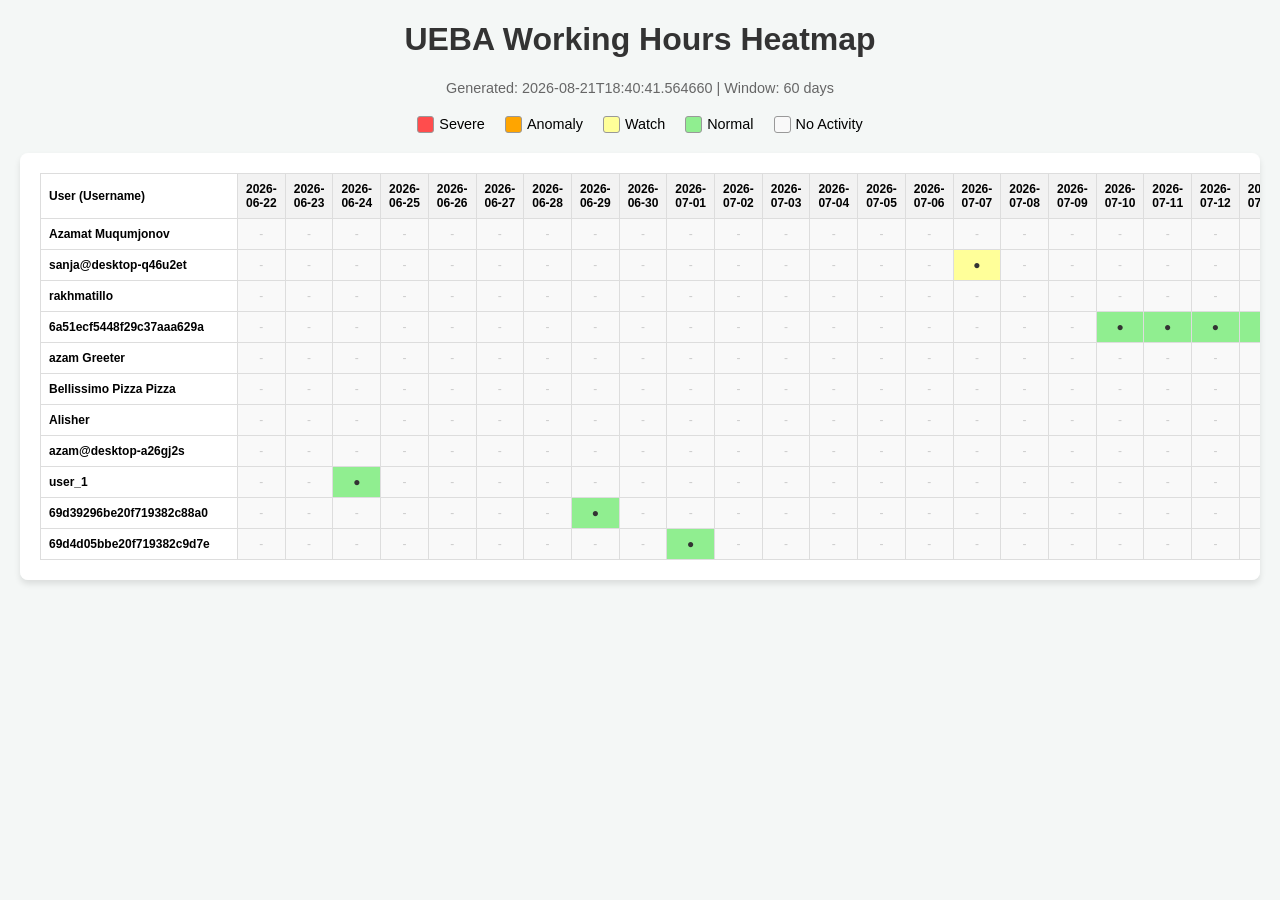
==== dashboard.html @ 5543543e "ueba working_hours with pipeline" ====
<!DOCTYPE html><html lang='en'><head><meta charset='UTF-8'><title>UEBA Working Hours Dashboard</title><style>body { font-family: 'Segoe UI', Tahoma, Geneva, Verdana, sans-serif; background-color: #f4f7f6; margin: 20px; }h1 { color: #333; text-align: center; }.meta { text-align: center; margin-bottom: 20px; color: #666; font-size: 0.9em; }.table-container { overflow-x: auto; background: white; padding: 20px; border-radius: 8px; box-shadow: 0 4px 6px rgba(0,0,0,0.1); }table { border-collapse: collapse; width: 100%; min-width: 1000px; }th, td { border: 1px solid #ddd; padding: 8px; text-align: center; font-size: 12px; }th { background-color: #f2f2f2; position: sticky; top: 0; }.user-col { text-align: left; font-weight: bold; position: sticky; left: 0; background: white; z-index: 1; min-width: 180px; }.red { background-color: #ff4d4d; color: white; cursor: help; }.orange { background-color: #ffa500; color: white; cursor: help; }.yellow { background-color: #ffff99; color: #333; cursor: help; }.green { background-color: #90ee90; color: #333; cursor: help; }.empty { background-color: #f9f9f9; color: #ccc; }.legend { display: flex; justify-content: center; gap: 20px; margin-bottom: 20px; }.legend-item { display: flex; align-items: center; gap: 5px; font-size: 0.9em; }.box { width: 15px; height: 15px; border: 1px solid #999; border-radius: 3px; }</style></head><body><h1>UEBA Working Hours Heatmap</h1><div class='meta'>Generated: 2026-08-21T18:40:41.564660 | Window: 60 days</div><div class='legend'><div class='legend-item'><div class='box red'></div> Severe</div><div class='legend-item'><div class='box orange'></div> Anomaly</div><div class='legend-item'><div class='box yellow'></div> Watch</div><div class='legend-item'><div class='box green'></div> Normal</div><div class='legend-item'><div class='box empty'></div> No Activity</div></div><div class='table-container'><table><thead><tr><th class='user-col'>User (Username)</th><th>2026-06-22</th><th>2026-06-23</th><th>2026-06-24</th><th>2026-06-25</th><th>2026-06-26</th><th>2026-06-27</th><th>2026-06-28</th><th>2026-06-29</th><th>2026-06-30</th><th>2026-07-01</th><th>2026-07-02</th><th>2026-07-03</th><th>2026-07-04</th><th>2026-07-05</th><th>2026-07-06</th><th>2026-07-07</th><th>2026-07-08</th><th>2026-07-09</th><th>2026-07-10</th><th>2026-07-11</th><th>2026-07-12</th><th>2026-07-13</th><th>2026-07-14</th><th>2026-07-15</th><th>2026-07-16</th><th>2026-07-17</th><th>2026-07-18</th><th>2026-07-19</th><th>2026-07-20</th><th>2026-07-21</th><th>2026-07-22</th><th>2026-07-23</th><th>2026-07-24</th><th>2026-07-25</th><th>2026-07-26</th><th>2026-07-27</th><th>2026-07-28</th><th>2026-07-29</th><th>2026-07-30</th><th>2026-07-31</th><th>2026-08-01</th><th>2026-08-02</th><th>2026-08-03</th><th>2026-08-04</th><th>2026-08-05</th><th>2026-08-06</th><th>2026-08-07</th><th>2026-08-08</th><th>2026-08-09</th><th>2026-08-10</th><th>2026-08-11</th><th>2026-08-12</th><th>2026-08-13</th><th>2026-08-14</th><th>2026-08-15</th><th>2026-08-16</th><th>2026-08-17</th><th>2026-08-18</th><th>2026-08-19</th><th>2026-08-20</th><th>2026-08-21</th></tr></thead><tbody><tr><td class='user-col'>Azamat Muqumjonov</td><td class='empty'>-</td><td class='empty'>-</td><td class='empty'>-</td><td class='empty'>-</td><td class='empty'>-</td><td class='empty'>-</td><td class='empty'>-</td><td class='empty'>-</td><td class='empty'>-</td><td class='empty'>-</td><td class='empty'>-</td><td class='empty'>-</td><td class='empty'>-</td><td class='empty'>-</td><td class='empty'>-</td><td class='empty'>-</td><td class='empty'>-</td><td class='empty'>-</td><td class='empty'>-</td><td class='empty'>-</td><td class='empty'>-</td><td class='empty'>-</td><td class='empty'>-</td><td class='empty'>-</td><td class='green' title='Hours: 23.9897h | Start: 2026-07-16 00:00:00 | Finish: 2026-07-16 23:59:23 | Status: normal'>●</td><td class='yellow' title='Hours: 17.7328h | Start: 2026-07-17 00:00:00 | Finish: 2026-07-17 17:43:58 | Status: watch'>●</td><td class='empty'>-</td><td class='empty'>-</td><td class='yellow' title='Hours: 22.9289h | Start: 2026-07-20 00:00:00 | Finish: 2026-07-20 22:55:44 | Status: watch'>●</td><td class='yellow' title='Hours: 11.335h | Start: 2026-07-21 00:00:00 | Finish: 2026-07-21 11:20:06 | Status: watch'>●</td><td class='empty'>-</td><td class='empty'>-</td><td class='empty'>-</td><td class='empty'>-</td><td class='empty'>-</td><td class='yellow' title='Hours: 23.1456h | Start: 2026-07-27 00:00:00 | Finish: 2026-07-27 23:08:44 | Status: watch'>●</td><td class='empty'>-</td><td class='empty'>-</td><td class='empty'>-</td><td class='yellow' title='Hours: 10.4872h | Start: 2026-07-31 00:00:00 | Finish: 2026-07-31 10:29:14 | Status: watch'>●</td><td class='empty'>-</td><td class='empty'>-</td><td class='empty'>-</td><td class='yellow' title='Hours: 11.6606h | Start: 2026-08-04 00:00:00 | Finish: 2026-08-04 11:39:38 | Status: watch'>●</td><td class='empty'>-</td><td class='empty'>-</td><td class='empty'>-</td><td class='empty'>-</td><td class='empty'>-</td><td class='empty'>-</td><td class='empty'>-</td><td class='empty'>-</td><td class='empty'>-</td><td class='empty'>-</td><td class='empty'>-</td><td class='empty'>-</td><td class='orange' title='Hours: 16.1672h | Start: 2026-08-17 00:00:00 | Finish: 2026-08-17 16:10:02 | Status: anomaly'>●</td><td class='empty'>-</td><td class='empty'>-</td><td class='empty'>-</td><td class='empty'>-</td></tr><tr><td class='user-col'>sanja@desktop-q46u2et</td><td class='empty'>-</td><td class='empty'>-</td><td class='empty'>-</td><td class='empty'>-</td><td class='empty'>-</td><td class='empty'>-</td><td class='empty'>-</td><td class='empty'>-</td><td class='empty'>-</td><td class='empty'>-</td><td class='empty'>-</td><td class='empty'>-</td><td class='empty'>-</td><td class='empty'>-</td><td class='empty'>-</td><td class='yellow' title='Hours: 0.0h | Start: 2026-07-07 17:04:26 | Finish: 2026-07-07 17:04:26 | Status: watch'>●</td><td class='empty'>-</td><td class='empty'>-</td><td class='empty'>-</td><td class='empty'>-</td><td class='empty'>-</td><td class='empty'>-</td><td class='empty'>-</td><td class='empty'>-</td><td class='empty'>-</td><td class='empty'>-</td><td class='empty'>-</td><td class='empty'>-</td><td class='empty'>-</td><td class='empty'>-</td><td class='empty'>-</td><td class='yellow' title='Hours: 0.0h | Start: 2026-07-23 10:18:43 | Finish: 2026-07-23 10:18:43 | Status: watch'>●</td><td class='empty'>-</td><td class='empty'>-</td><td class='empty'>-</td><td class='empty'>-</td><td class='empty'>-</td><td class='empty'>-</td><td class='yellow' title='Hours: 0.0h | Start: 2026-07-30 15:21:21 | Finish: 2026-07-30 15:21:21 | Status: watch'>●</td><td class='empty'>-</td><td class='empty'>-</td><td class='empty'>-</td><td class='empty'>-</td><td class='yellow' title='Hours: 0.0h | Start: 2026-08-04 12:53:21 | Finish: 2026-08-04 12:53:21 | Status: watch'>●</td><td class='empty'>-</td><td class='empty'>-</td><td class='empty'>-</td><td class='yellow' title='Hours: 4.54h | Start: 2026-08-08 10:39:56 | Finish: 2026-08-08 15:12:20 | Status: watch'>●</td><td class='empty'>-</td><td class='yellow' title='Hours: 0.2328h | Start: 2026-08-10 08:51:36 | Finish: 2026-08-10 09:05:34 | Status: watch'>●</td><td class='empty'>-</td><td class='yellow' title='Hours: 0.0h | Start: 2026-08-12 09:02:27 | Finish: 2026-08-12 09:02:27 | Status: watch'>●</td><td class='yellow' title='Hours: 23.8294h | Start: 2026-08-13 00:00:00 | Finish: 2026-08-13 23:49:46 | Status: watch'>●</td><td class='yellow' title='Hours: 22.6414h | Start: 2026-08-14 00:00:00 | Finish: 2026-08-14 22:38:29 | Status: watch'>●</td><td class='yellow' title='Hours: 20.2486h | Start: 2026-08-15 00:00:00 | Finish: 2026-08-15 20:14:55 | Status: watch'>●</td><td class='empty'>-</td><td class='yellow' title='Hours: 1.3606h | Start: 2026-08-17 08:44:21 | Finish: 2026-08-17 10:05:59 | Status: watch'>●</td><td class='orange' title='Hours: 0.9647h | Start: 2026-08-18 09:20:41 | Finish: 2026-08-18 10:18:34 | Status: anomaly'>●</td><td class='yellow' title='Hours: 19.3039h | Start: 2026-08-19 00:00:00 | Finish: 2026-08-19 19:18:14 | Status: watch'>●</td><td class='yellow' title='Hours: 23.7556h | Start: 2026-08-20 00:00:00 | Finish: 2026-08-20 23:45:20 | Status: watch'>●</td><td class='yellow' title='Hours: 15.8503h | Start: 2026-08-21 00:00:00 | Finish: 2026-08-21 15:51:01 | Status: watch'>●</td></tr><tr><td class='user-col'>rakhmatillo</td><td class='empty'>-</td><td class='empty'>-</td><td class='empty'>-</td><td class='empty'>-</td><td class='empty'>-</td><td class='empty'>-</td><td class='empty'>-</td><td class='empty'>-</td><td class='empty'>-</td><td class='empty'>-</td><td class='empty'>-</td><td class='empty'>-</td><td class='empty'>-</td><td class='empty'>-</td><td class='empty'>-</td><td class='empty'>-</td><td class='empty'>-</td><td class='empty'>-</td><td class='empty'>-</td><td class='empty'>-</td><td class='empty'>-</td><td class='empty'>-</td><td class='empty'>-</td><td class='empty'>-</td><td class='yellow' title='Hours: 17.6992h | Start: 2026-07-16 00:00:00 | Finish: 2026-07-16 17:41:57 | Status: watch'>●</td><td class='yellow' title='Hours: 19.2606h | Start: 2026-07-17 00:00:00 | Finish: 2026-07-17 19:15:38 | Status: watch'>●</td><td class='empty'>-</td><td class='empty'>-</td><td class='empty'>-</td><td class='empty'>-</td><td class='empty'>-</td><td class='empty'>-</td><td class='empty'>-</td><td class='empty'>-</td><td class='empty'>-</td><td class='empty'>-</td><td class='empty'>-</td><td class='empty'>-</td><td class='yellow' title='Hours: 22.42h | Start: 2026-07-30 00:00:00 | Finish: 2026-07-30 22:25:12 | Status: watch'>●</td><td class='yellow' title='Hours: 22.7453h | Start: 2026-07-31 00:00:00 | Finish: 2026-07-31 22:44:43 | Status: watch'>●</td><td class='green' title='Hours: 21.875h | Start: 2026-08-01 00:00:00 | Finish: 2026-08-01 21:52:30 | Status: normal'>●</td><td class='empty'>-</td><td class='empty'>-</td><td class='green' title='Hours: 12.2372h | Start: 2026-08-04 00:00:00 | Finish: 2026-08-04 12:14:14 | Status: normal'>●</td><td class='empty'>-</td><td class='empty'>-</td><td class='empty'>-</td><td class='empty'>-</td><td class='empty'>-</td><td class='empty'>-</td><td class='empty'>-</td><td class='empty'>-</td><td class='empty'>-</td><td class='empty'>-</td><td class='empty'>-</td><td class='empty'>-</td><td class='empty'>-</td><td class='empty'>-</td><td class='empty'>-</td><td class='empty'>-</td><td class='empty'>-</td></tr><tr><td class='user-col'>6a51ecf5448f29c37aaa629a</td><td class='empty'>-</td><td class='empty'>-</td><td class='empty'>-</td><td class='empty'>-</td><td class='empty'>-</td><td class='empty'>-</td><td class='empty'>-</td><td class='empty'>-</td><td class='empty'>-</td><td class='empty'>-</td><td class='empty'>-</td><td class='empty'>-</td><td class='empty'>-</td><td class='empty'>-</td><td class='empty'>-</td><td class='empty'>-</td><td class='empty'>-</td><td class='empty'>-</td><td class='green' title='Hours: 20.6339h | Start: 2026-07-10 00:00:00 | Finish: 2026-07-10 20:38:02 | Status: normal'>●</td><td class='green' title='Hours: 0.6947h | Start: 2026-07-11 00:00:00 | Finish: 2026-07-11 00:41:41 | Status: normal'>●</td><td class='green' title='Hours: 22.5606h | Start: 2026-07-12 00:00:00 | Finish: 2026-07-12 22:33:38 | Status: normal'>●</td><td class='green' title='Hours: 22.7958h | Start: 2026-07-13 00:00:00 | Finish: 2026-07-13 22:47:45 | Status: normal'>●</td><td class='empty'>-</td><td class='empty'>-</td><td class='empty'>-</td><td class='empty'>-</td><td class='empty'>-</td><td class='empty'>-</td><td class='empty'>-</td><td class='empty'>-</td><td class='empty'>-</td><td class='empty'>-</td><td class='empty'>-</td><td class='empty'>-</td><td class='empty'>-</td><td class='empty'>-</td><td class='empty'>-</td><td class='empty'>-</td><td class='empty'>-</td><td class='empty'>-</td><td class='empty'>-</td><td class='empty'>-</td><td class='empty'>-</td><td class='empty'>-</td><td class='empty'>-</td><td class='empty'>-</td><td class='empty'>-</td><td class='empty'>-</td><td class='empty'>-</td><td class='empty'>-</td><td class='empty'>-</td><td class='empty'>-</td><td class='empty'>-</td><td class='empty'>-</td><td class='empty'>-</td><td class='empty'>-</td><td class='empty'>-</td><td class='empty'>-</td><td class='empty'>-</td><td class='empty'>-</td><td class='empty'>-</td></tr><tr><td class='user-col'>azam Greeter</td><td class='empty'>-</td><td class='empty'>-</td><td class='empty'>-</td><td class='empty'>-</td><td class='empty'>-</td><td class='empty'>-</td><td class='empty'>-</td><td class='empty'>-</td><td class='empty'>-</td><td class='empty'>-</td><td class='empty'>-</td><td class='empty'>-</td><td class='empty'>-</td><td class='empty'>-</td><td class='empty'>-</td><td class='empty'>-</td><td class='empty'>-</td><td class='empty'>-</td><td class='empty'>-</td><td class='empty'>-</td><td class='empty'>-</td><td class='empty'>-</td><td class='empty'>-</td><td class='empty'>-</td><td class='empty'>-</td><td class='empty'>-</td><td class='empty'>-</td><td class='empty'>-</td><td class='empty'>-</td><td class='empty'>-</td><td class='empty'>-</td><td class='empty'>-</td><td class='empty'>-</td><td class='empty'>-</td><td class='empty'>-</td><td class='empty'>-</td><td class='yellow' title='Hours: 2.5844h | Start: 2026-07-28 20:18:49 | Finish: 2026-07-28 22:53:53 | Status: watch'>●</td><td class='empty'>-</td><td class='yellow' title='Hours: 7.8761h | Start: 2026-07-30 14:34:43 | Finish: 2026-07-30 22:27:17 | Status: watch'>●</td><td class='orange' title='Hours: 12.1578h | Start: 2026-07-31 10:31:19 | Finish: 2026-07-31 22:40:47 | Status: anomaly'>●</td><td class='green' title='Hours: 7.3069h | Start: 2026-08-01 15:47:23 | Finish: 2026-08-01 23:05:48 | Status: normal'>●</td><td class='empty'>-</td><td class='green' title='Hours: 0.0547h | Start: 2026-08-03 11:16:02 | Finish: 2026-08-03 11:19:19 | Status: normal'>●</td><td class='yellow' title='Hours: 9.5231h | Start: 2026-08-04 11:01:19 | Finish: 2026-08-04 20:32:42 | Status: watch'>●</td><td class='green' title='Hours: 0.52h | Start: 2026-08-05 11:19:51 | Finish: 2026-08-05 11:51:03 | Status: normal'>●</td><td class='empty'>-</td><td class='yellow' title='Hours: 0.0006h | Start: 2026-08-07 15:34:50 | Finish: 2026-08-07 15:34:52 | Status: watch'>●</td><td class='empty'>-</td><td class='empty'>-</td><td class='empty'>-</td><td class='empty'>-</td><td class='empty'>-</td><td class='yellow' title='Hours: 0.0119h | Start: 2026-08-13 16:30:59 | Finish: 2026-08-13 16:31:42 | Status: watch'>●</td><td class='yellow' title='Hours: 1.0919h | Start: 2026-08-14 10:20:17 | Finish: 2026-08-14 11:25:48 | Status: watch'>●</td><td class='empty'>-</td><td class='empty'>-</td><td class='empty'>-</td><td class='empty'>-</td><td class='empty'>-</td><td class='empty'>-</td><td class='empty'>-</td></tr><tr><td class='user-col'>Bellissimo Pizza Pizza</td><td class='empty'>-</td><td class='empty'>-</td><td class='empty'>-</td><td class='empty'>-</td><td class='empty'>-</td><td class='empty'>-</td><td class='empty'>-</td><td class='empty'>-</td><td class='empty'>-</td><td class='empty'>-</td><td class='empty'>-</td><td class='empty'>-</td><td class='empty'>-</td><td class='empty'>-</td><td class='empty'>-</td><td class='empty'>-</td><td class='empty'>-</td><td class='empty'>-</td><td class='empty'>-</td><td class='empty'>-</td><td class='empty'>-</td><td class='empty'>-</td><td class='empty'>-</td><td class='empty'>-</td><td class='empty'>-</td><td class='empty'>-</td><td class='empty'>-</td><td class='empty'>-</td><td class='empty'>-</td><td class='empty'>-</td><td class='empty'>-</td><td class='empty'>-</td><td class='empty'>-</td><td class='empty'>-</td><td class='empty'>-</td><td class='empty'>-</td><td class='empty'>-</td><td class='empty'>-</td><td class='empty'>-</td><td class='green' title='Hours: 18.9247h | Start: 2026-07-31 00:00:00 | Finish: 2026-07-31 18:55:29 | Status: normal'>●</td><td class='empty'>-</td><td class='empty'>-</td><td class='green' title='Hours: 14.7744h | Start: 2026-08-03 00:00:00 | Finish: 2026-08-03 14:46:28 | Status: normal'>●</td><td class='empty'>-</td><td class='empty'>-</td><td class='empty'>-</td><td class='empty'>-</td><td class='empty'>-</td><td class='empty'>-</td><td class='empty'>-</td><td class='empty'>-</td><td class='empty'>-</td><td class='empty'>-</td><td class='empty'>-</td><td class='empty'>-</td><td class='empty'>-</td><td class='empty'>-</td><td class='empty'>-</td><td class='empty'>-</td><td class='empty'>-</td><td class='empty'>-</td></tr><tr><td class='user-col'>Alisher</td><td class='empty'>-</td><td class='empty'>-</td><td class='empty'>-</td><td class='empty'>-</td><td class='empty'>-</td><td class='empty'>-</td><td class='empty'>-</td><td class='empty'>-</td><td class='empty'>-</td><td class='empty'>-</td><td class='empty'>-</td><td class='empty'>-</td><td class='empty'>-</td><td class='empty'>-</td><td class='empty'>-</td><td class='empty'>-</td><td class='empty'>-</td><td class='empty'>-</td><td class='empty'>-</td><td class='empty'>-</td><td class='empty'>-</td><td class='empty'>-</td><td class='empty'>-</td><td class='empty'>-</td><td class='empty'>-</td><td class='empty'>-</td><td class='empty'>-</td><td class='empty'>-</td><td class='empty'>-</td><td class='empty'>-</td><td class='empty'>-</td><td class='empty'>-</td><td class='empty'>-</td><td class='empty'>-</td><td class='empty'>-</td><td class='green' title='Hours: 23.2156h | Start: 2026-07-27 00:00:00 | Finish: 2026-07-27 23:12:56 | Status: normal'>●</td><td class='empty'>-</td><td class='empty'>-</td><td class='empty'>-</td><td class='empty'>-</td><td class='empty'>-</td><td class='empty'>-</td><td class='empty'>-</td><td class='empty'>-</td><td class='empty'>-</td><td class='empty'>-</td><td class='empty'>-</td><td class='empty'>-</td><td class='empty'>-</td><td class='empty'>-</td><td class='empty'>-</td><td class='empty'>-</td><td class='empty'>-</td><td class='empty'>-</td><td class='empty'>-</td><td class='empty'>-</td><td class='empty'>-</td><td class='empty'>-</td><td class='empty'>-</td><td class='empty'>-</td><td class='empty'>-</td></tr><tr><td class='user-col'>azam@desktop-a26gj2s</td><td class='empty'>-</td><td class='empty'>-</td><td class='empty'>-</td><td class='empty'>-</td><td class='empty'>-</td><td class='empty'>-</td><td class='empty'>-</td><td class='empty'>-</td><td class='empty'>-</td><td class='empty'>-</td><td class='empty'>-</td><td class='empty'>-</td><td class='empty'>-</td><td class='empty'>-</td><td class='empty'>-</td><td class='empty'>-</td><td class='empty'>-</td><td class='empty'>-</td><td class='empty'>-</td><td class='empty'>-</td><td class='empty'>-</td><td class='empty'>-</td><td class='empty'>-</td><td class='empty'>-</td><td class='empty'>-</td><td class='empty'>-</td><td class='empty'>-</td><td class='empty'>-</td><td class='empty'>-</td><td class='empty'>-</td><td class='empty'>-</td><td class='empty'>-</td><td class='empty'>-</td><td class='empty'>-</td><td class='empty'>-</td><td class='empty'>-</td><td class='empty'>-</td><td class='empty'>-</td><td class='empty'>-</td><td class='empty'>-</td><td class='empty'>-</td><td class='empty'>-</td><td class='empty'>-</td><td class='empty'>-</td><td class='empty'>-</td><td class='empty'>-</td><td class='empty'>-</td><td class='empty'>-</td><td class='empty'>-</td><td class='empty'>-</td><td class='empty'>-</td><td class='empty'>-</td><td class='empty'>-</td><td class='empty'>-</td><td class='empty'>-</td><td class='empty'>-</td><td class='empty'>-</td><td class='empty'>-</td><td class='empty'>-</td><td class='green' title='Hours: 22.7639h | Start: 2026-08-20 00:00:00 | Finish: 2026-08-20 22:45:50 | Status: normal'>●</td><td class='empty'>-</td></tr><tr><td class='user-col'>user_1</td><td class='empty'>-</td><td class='empty'>-</td><td class='green' title='Hours: 0.3067h | Start: 2026-06-24 14:16:46 | Finish: 2026-06-24 14:35:10 | Status: normal'>●</td><td class='empty'>-</td><td class='empty'>-</td><td class='empty'>-</td><td class='empty'>-</td><td class='empty'>-</td><td class='empty'>-</td><td class='empty'>-</td><td class='empty'>-</td><td class='empty'>-</td><td class='empty'>-</td><td class='empty'>-</td><td class='empty'>-</td><td class='empty'>-</td><td class='empty'>-</td><td class='empty'>-</td><td class='empty'>-</td><td class='empty'>-</td><td class='empty'>-</td><td class='empty'>-</td><td class='empty'>-</td><td class='empty'>-</td><td class='empty'>-</td><td class='empty'>-</td><td class='empty'>-</td><td class='empty'>-</td><td class='empty'>-</td><td class='empty'>-</td><td class='empty'>-</td><td class='empty'>-</td><td class='empty'>-</td><td class='empty'>-</td><td class='empty'>-</td><td class='empty'>-</td><td class='empty'>-</td><td class='empty'>-</td><td class='empty'>-</td><td class='empty'>-</td><td class='empty'>-</td><td class='empty'>-</td><td class='empty'>-</td><td class='empty'>-</td><td class='empty'>-</td><td class='empty'>-</td><td class='empty'>-</td><td class='empty'>-</td><td class='empty'>-</td><td class='empty'>-</td><td class='empty'>-</td><td class='empty'>-</td><td class='empty'>-</td><td class='empty'>-</td><td class='empty'>-</td><td class='empty'>-</td><td class='empty'>-</td><td class='empty'>-</td><td class='empty'>-</td><td class='empty'>-</td><td class='empty'>-</td></tr><tr><td class='user-col'>69d39296be20f719382c88a0</td><td class='empty'>-</td><td class='empty'>-</td><td class='empty'>-</td><td class='empty'>-</td><td class='empty'>-</td><td class='empty'>-</td><td class='empty'>-</td><td class='green' title='Hours: 0.0h | Start: 2026-06-29 11:16:41 | Finish: 2026-06-29 11:16:41 | Status: normal'>●</td><td class='empty'>-</td><td class='empty'>-</td><td class='empty'>-</td><td class='empty'>-</td><td class='empty'>-</td><td class='empty'>-</td><td class='empty'>-</td><td class='empty'>-</td><td class='empty'>-</td><td class='empty'>-</td><td class='empty'>-</td><td class='empty'>-</td><td class='empty'>-</td><td class='empty'>-</td><td class='empty'>-</td><td class='empty'>-</td><td class='empty'>-</td><td class='empty'>-</td><td class='empty'>-</td><td class='empty'>-</td><td class='empty'>-</td><td class='empty'>-</td><td class='empty'>-</td><td class='empty'>-</td><td class='empty'>-</td><td class='empty'>-</td><td class='empty'>-</td><td class='empty'>-</td><td class='empty'>-</td><td class='empty'>-</td><td class='empty'>-</td><td class='empty'>-</td><td class='empty'>-</td><td class='empty'>-</td><td class='empty'>-</td><td class='empty'>-</td><td class='empty'>-</td><td class='empty'>-</td><td class='empty'>-</td><td class='empty'>-</td><td class='empty'>-</td><td class='empty'>-</td><td class='empty'>-</td><td class='empty'>-</td><td class='empty'>-</td><td class='empty'>-</td><td class='empty'>-</td><td class='empty'>-</td><td class='empty'>-</td><td class='empty'>-</td><td class='empty'>-</td><td class='empty'>-</td><td class='empty'>-</td></tr><tr><td class='user-col'>69d4d05bbe20f719382c9d7e</td><td class='empty'>-</td><td class='empty'>-</td><td class='empty'>-</td><td class='empty'>-</td><td class='empty'>-</td><td class='empty'>-</td><td class='empty'>-</td><td class='empty'>-</td><td class='empty'>-</td><td class='green' title='Hours: 0.0h | Start: 2026-07-01 09:16:29 | Finish: 2026-07-01 09:16:29 | Status: normal'>●</td><td class='empty'>-</td><td class='empty'>-</td><td class='empty'>-</td><td class='empty'>-</td><td class='empty'>-</td><td class='empty'>-</td><td class='empty'>-</td><td class='empty'>-</td><td class='empty'>-</td><td class='empty'>-</td><td class='empty'>-</td><td class='empty'>-</td><td class='empty'>-</td><td class='empty'>-</td><td class='empty'>-</td><td class='empty'>-</td><td class='empty'>-</td><td class='empty'>-</td><td class='empty'>-</td><td class='empty'>-</td><td class='empty'>-</td><td class='empty'>-</td><td class='empty'>-</td><td class='empty'>-</td><td class='empty'>-</td><td class='empty'>-</td><td class='empty'>-</td><td class='empty'>-</td><td class='empty'>-</td><td class='empty'>-</td><td class='empty'>-</td><td class='empty'>-</td><td class='empty'>-</td><td class='empty'>-</td><td class='empty'>-</td><td class='empty'>-</td><td class='empty'>-</td><td class='empty'>-</td><td class='empty'>-</td><td class='empty'>-</td><td class='empty'>-</td><td class='empty'>-</td><td class='empty'>-</td><td class='empty'>-</td><td class='empty'>-</td><td class='empty'>-</td><td class='empty'>-</td><td class='empty'>-</td><td class='empty'>-</td><td class='empty'>-</td><td class='empty'>-</td></tr></tbody></table></div></body></html>
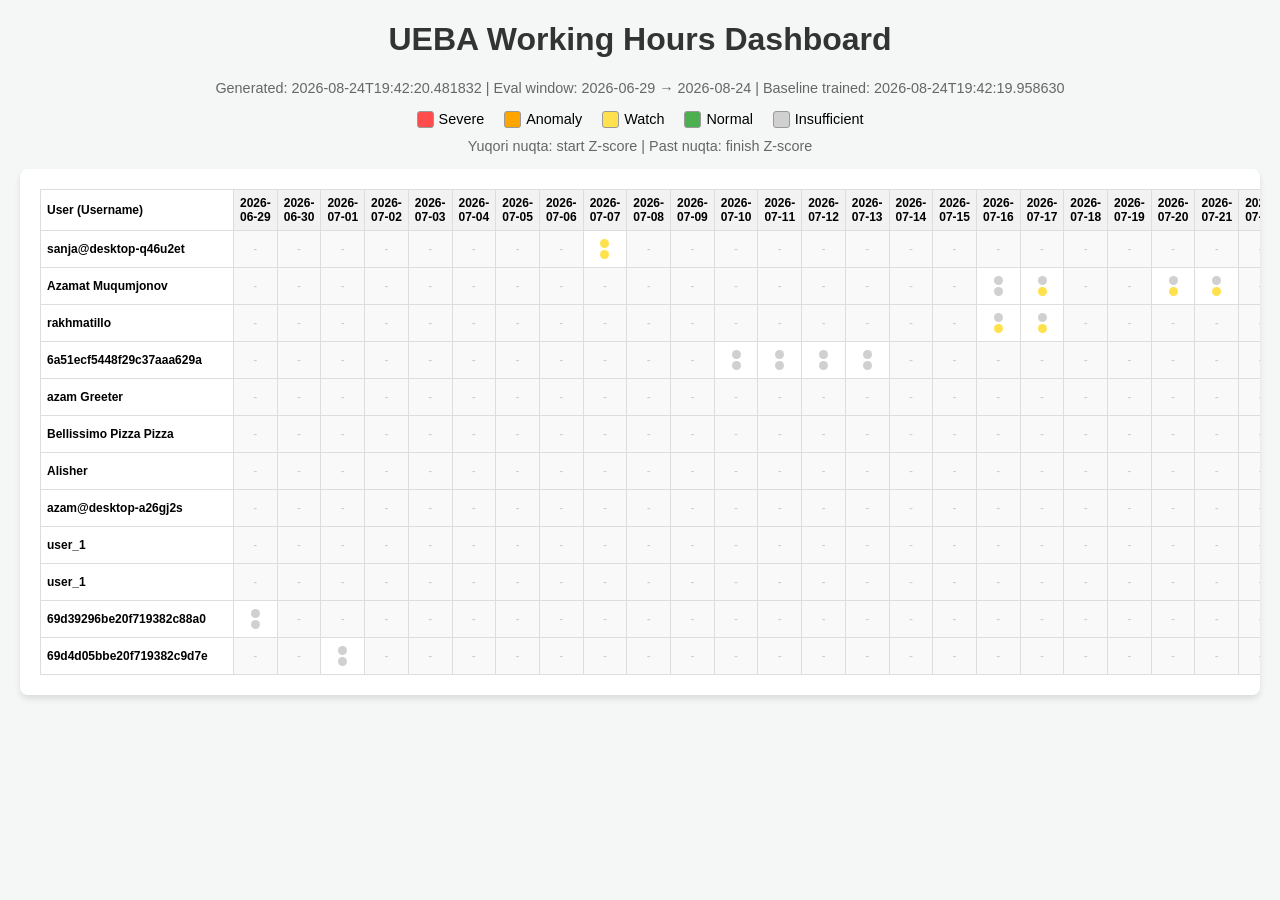
==== commit daea09e3: "ueba working_hours with pipeline" ====
--- a/dashboard.html
+++ b/dashboard.html
@@ -1 +1,21 @@
-<!DOCTYPE html><html lang='en'><head><meta charset='UTF-8'><title>UEBA Working Hours Dashboard</title><style>body { font-family: 'Segoe UI', Tahoma, Geneva, Verdana, sans-serif; background-color: #f4f7f6; margin: 20px; }h1 { color: #333; text-align: center; }.meta { text-align: center; margin-bottom: 20px; color: #666; font-size: 0.9em; }.table-container { overflow-x: auto; background: white; padding: 20px; border-radius: 8px; box-shadow: 0 4px 6px rgba(0,0,0,0.1); }table { border-collapse: collapse; width: 100%; min-width: 1000px; }th, td { border: 1px solid #ddd; padding: 8px; text-align: center; font-size: 12px; }th { background-color: #f2f2f2; position: sticky; top: 0; }.user-col { text-align: left; font-weight: bold; position: sticky; left: 0; background: white; z-index: 1; min-width: 180px; }.red { background-color: #ff4d4d; color: white; cursor: help; }.orange { background-color: #ffa500; color: white; cursor: help; }.yellow { background-color: #ffff99; color: #333; cursor: help; }.green { background-color: #90ee90; color: #333; cursor: help; }.empty { background-color: #f9f9f9; color: #ccc; }.legend { display: flex; justify-content: center; gap: 20px; margin-bottom: 20px; }.legend-item { display: flex; align-items: center; gap: 5px; font-size: 0.9em; }.box { width: 15px; height: 15px; border: 1px solid #999; border-radius: 3px; }</style></head><body><h1>UEBA Working Hours Heatmap</h1><div class='meta'>Generated: 2026-08-21T18:40:41.564660 | Window: 60 days</div><div class='legend'><div class='legend-item'><div class='box red'></div> Severe</div><div class='legend-item'><div class='box orange'></div> Anomaly</div><div class='legend-item'><div class='box yellow'></div> Watch</div><div class='legend-item'><div class='box green'></div> Normal</div><div class='legend-item'><div class='box empty'></div> No Activity</div></div><div class='table-container'><table><thead><tr><th class='user-col'>User (Username)</th><th>2026-06-22</th><th>2026-06-23</th><th>2026-06-24</th><th>2026-06-25</th><th>2026-06-26</th><th>2026-06-27</th><th>2026-06-28</th><th>2026-06-29</th><th>2026-06-30</th><th>2026-07-01</th><th>2026-07-02</th><th>2026-07-03</th><th>2026-07-04</th><th>2026-07-05</th><th>2026-07-06</th><th>2026-07-07</th><th>2026-07-08</th><th>2026-07-09</th><th>2026-07-10</th><th>2026-07-11</th><th>2026-07-12</th><th>2026-07-13</th><th>2026-07-14</th><th>2026-07-15</th><th>2026-07-16</th><th>2026-07-17</th><th>2026-07-18</th><th>2026-07-19</th><th>2026-07-20</th><th>2026-07-21</th><th>2026-07-22</th><th>2026-07-23</th><th>2026-07-24</th><th>2026-07-25</th><th>2026-07-26</th><th>2026-07-27</th><th>2026-07-28</th><th>2026-07-29</th><th>2026-07-30</th><th>2026-07-31</th><th>2026-08-01</th><th>2026-08-02</th><th>2026-08-03</th><th>2026-08-04</th><th>2026-08-05</th><th>2026-08-06</th><th>2026-08-07</th><th>2026-08-08</th><th>2026-08-09</th><th>2026-08-10</th><th>2026-08-11</th><th>2026-08-12</th><th>2026-08-13</th><th>2026-08-14</th><th>2026-08-15</th><th>2026-08-16</th><th>2026-08-17</th><th>2026-08-18</th><th>2026-08-19</th><th>2026-08-20</th><th>2026-08-21</th></tr></thead><tbody><tr><td class='user-col'>Azamat Muqumjonov</td><td class='empty'>-</td><td class='empty'>-</td><td class='empty'>-</td><td class='empty'>-</td><td class='empty'>-</td><td class='empty'>-</td><td class='empty'>-</td><td class='empty'>-</td><td class='empty'>-</td><td class='empty'>-</td><td class='empty'>-</td><td class='empty'>-</td><td class='empty'>-</td><td class='empty'>-</td><td class='empty'>-</td><td class='empty'>-</td><td class='empty'>-</td><td class='empty'>-</td><td class='empty'>-</td><td class='empty'>-</td><td class='empty'>-</td><td class='empty'>-</td><td class='empty'>-</td><td class='empty'>-</td><td class='green' title='Hours: 23.9897h | Start: 2026-07-16 00:00:00 | Finish: 2026-07-16 23:59:23 | Status: normal'>●</td><td class='yellow' title='Hours: 17.7328h | Start: 2026-07-17 00:00:00 | Finish: 2026-07-17 17:43:58 | Status: watch'>●</td><td class='empty'>-</td><td class='empty'>-</td><td class='yellow' title='Hours: 22.9289h | Start: 2026-07-20 00:00:00 | Finish: 2026-07-20 22:55:44 | Status: watch'>●</td><td class='yellow' title='Hours: 11.335h | Start: 2026-07-21 00:00:00 | Finish: 2026-07-21 11:20:06 | Status: watch'>●</td><td class='empty'>-</td><td class='empty'>-</td><td class='empty'>-</td><td class='empty'>-</td><td class='empty'>-</td><td class='yellow' title='Hours: 23.1456h | Start: 2026-07-27 00:00:00 | Finish: 2026-07-27 23:08:44 | Status: watch'>●</td><td class='empty'>-</td><td class='empty'>-</td><td class='empty'>-</td><td class='yellow' title='Hours: 10.4872h | Start: 2026-07-31 00:00:00 | Finish: 2026-07-31 10:29:14 | Status: watch'>●</td><td class='empty'>-</td><td class='empty'>-</td><td class='empty'>-</td><td class='yellow' title='Hours: 11.6606h | Start: 2026-08-04 00:00:00 | Finish: 2026-08-04 11:39:38 | Status: watch'>●</td><td class='empty'>-</td><td class='empty'>-</td><td class='empty'>-</td><td class='empty'>-</td><td class='empty'>-</td><td class='empty'>-</td><td class='empty'>-</td><td class='empty'>-</td><td class='empty'>-</td><td class='empty'>-</td><td class='empty'>-</td><td class='empty'>-</td><td class='orange' title='Hours: 16.1672h | Start: 2026-08-17 00:00:00 | Finish: 2026-08-17 16:10:02 | Status: anomaly'>●</td><td class='empty'>-</td><td class='empty'>-</td><td class='empty'>-</td><td class='empty'>-</td></tr><tr><td class='user-col'>sanja@desktop-q46u2et</td><td class='empty'>-</td><td class='empty'>-</td><td class='empty'>-</td><td class='empty'>-</td><td class='empty'>-</td><td class='empty'>-</td><td class='empty'>-</td><td class='empty'>-</td><td class='empty'>-</td><td class='empty'>-</td><td class='empty'>-</td><td class='empty'>-</td><td class='empty'>-</td><td class='empty'>-</td><td class='empty'>-</td><td class='yellow' title='Hours: 0.0h | Start: 2026-07-07 17:04:26 | Finish: 2026-07-07 17:04:26 | Status: watch'>●</td><td class='empty'>-</td><td class='empty'>-</td><td class='empty'>-</td><td class='empty'>-</td><td class='empty'>-</td><td class='empty'>-</td><td class='empty'>-</td><td class='empty'>-</td><td class='empty'>-</td><td class='empty'>-</td><td class='empty'>-</td><td class='empty'>-</td><td class='empty'>-</td><td class='empty'>-</td><td class='empty'>-</td><td class='yellow' title='Hours: 0.0h | Start: 2026-07-23 10:18:43 | Finish: 2026-07-23 10:18:43 | Status: watch'>●</td><td class='empty'>-</td><td class='empty'>-</td><td class='empty'>-</td><td class='empty'>-</td><td class='empty'>-</td><td class='empty'>-</td><td class='yellow' title='Hours: 0.0h | Start: 2026-07-30 15:21:21 | Finish: 2026-07-30 15:21:21 | Status: watch'>●</td><td class='empty'>-</td><td class='empty'>-</td><td class='empty'>-</td><td class='empty'>-</td><td class='yellow' title='Hours: 0.0h | Start: 2026-08-04 12:53:21 | Finish: 2026-08-04 12:53:21 | Status: watch'>●</td><td class='empty'>-</td><td class='empty'>-</td><td class='empty'>-</td><td class='yellow' title='Hours: 4.54h | Start: 2026-08-08 10:39:56 | Finish: 2026-08-08 15:12:20 | Status: watch'>●</td><td class='empty'>-</td><td class='yellow' title='Hours: 0.2328h | Start: 2026-08-10 08:51:36 | Finish: 2026-08-10 09:05:34 | Status: watch'>●</td><td class='empty'>-</td><td class='yellow' title='Hours: 0.0h | Start: 2026-08-12 09:02:27 | Finish: 2026-08-12 09:02:27 | Status: watch'>●</td><td class='yellow' title='Hours: 23.8294h | Start: 2026-08-13 00:00:00 | Finish: 2026-08-13 23:49:46 | Status: watch'>●</td><td class='yellow' title='Hours: 22.6414h | Start: 2026-08-14 00:00:00 | Finish: 2026-08-14 22:38:29 | Status: watch'>●</td><td class='yellow' title='Hours: 20.2486h | Start: 2026-08-15 00:00:00 | Finish: 2026-08-15 20:14:55 | Status: watch'>●</td><td class='empty'>-</td><td class='yellow' title='Hours: 1.3606h | Start: 2026-08-17 08:44:21 | Finish: 2026-08-17 10:05:59 | Status: watch'>●</td><td class='orange' title='Hours: 0.9647h | Start: 2026-08-18 09:20:41 | Finish: 2026-08-18 10:18:34 | Status: anomaly'>●</td><td class='yellow' title='Hours: 19.3039h | Start: 2026-08-19 00:00:00 | Finish: 2026-08-19 19:18:14 | Status: watch'>●</td><td class='yellow' title='Hours: 23.7556h | Start: 2026-08-20 00:00:00 | Finish: 2026-08-20 23:45:20 | Status: watch'>●</td><td class='yellow' title='Hours: 15.8503h | Start: 2026-08-21 00:00:00 | Finish: 2026-08-21 15:51:01 | Status: watch'>●</td></tr><tr><td class='user-col'>rakhmatillo</td><td class='empty'>-</td><td class='empty'>-</td><td class='empty'>-</td><td class='empty'>-</td><td class='empty'>-</td><td class='empty'>-</td><td class='empty'>-</td><td class='empty'>-</td><td class='empty'>-</td><td class='empty'>-</td><td class='empty'>-</td><td class='empty'>-</td><td class='empty'>-</td><td class='empty'>-</td><td class='empty'>-</td><td class='empty'>-</td><td class='empty'>-</td><td class='empty'>-</td><td class='empty'>-</td><td class='empty'>-</td><td class='empty'>-</td><td class='empty'>-</td><td class='empty'>-</td><td class='empty'>-</td><td class='yellow' title='Hours: 17.6992h | Start: 2026-07-16 00:00:00 | Finish: 2026-07-16 17:41:57 | Status: watch'>●</td><td class='yellow' title='Hours: 19.2606h | Start: 2026-07-17 00:00:00 | Finish: 2026-07-17 19:15:38 | Status: watch'>●</td><td class='empty'>-</td><td class='empty'>-</td><td class='empty'>-</td><td class='empty'>-</td><td class='empty'>-</td><td class='empty'>-</td><td class='empty'>-</td><td class='empty'>-</td><td class='empty'>-</td><td class='empty'>-</td><td class='empty'>-</td><td class='empty'>-</td><td class='yellow' title='Hours: 22.42h | Start: 2026-07-30 00:00:00 | Finish: 2026-07-30 22:25:12 | Status: watch'>●</td><td class='yellow' title='Hours: 22.7453h | Start: 2026-07-31 00:00:00 | Finish: 2026-07-31 22:44:43 | Status: watch'>●</td><td class='green' title='Hours: 21.875h | Start: 2026-08-01 00:00:00 | Finish: 2026-08-01 21:52:30 | Status: normal'>●</td><td class='empty'>-</td><td class='empty'>-</td><td class='green' title='Hours: 12.2372h | Start: 2026-08-04 00:00:00 | Finish: 2026-08-04 12:14:14 | Status: normal'>●</td><td class='empty'>-</td><td class='empty'>-</td><td class='empty'>-</td><td class='empty'>-</td><td class='empty'>-</td><td class='empty'>-</td><td class='empty'>-</td><td class='empty'>-</td><td class='empty'>-</td><td class='empty'>-</td><td class='empty'>-</td><td class='empty'>-</td><td class='empty'>-</td><td class='empty'>-</td><td class='empty'>-</td><td class='empty'>-</td><td class='empty'>-</td></tr><tr><td class='user-col'>6a51ecf5448f29c37aaa629a</td><td class='empty'>-</td><td class='empty'>-</td><td class='empty'>-</td><td class='empty'>-</td><td class='empty'>-</td><td class='empty'>-</td><td class='empty'>-</td><td class='empty'>-</td><td class='empty'>-</td><td class='empty'>-</td><td class='empty'>-</td><td class='empty'>-</td><td class='empty'>-</td><td class='empty'>-</td><td class='empty'>-</td><td class='empty'>-</td><td class='empty'>-</td><td class='empty'>-</td><td class='green' title='Hours: 20.6339h | Start: 2026-07-10 00:00:00 | Finish: 2026-07-10 20:38:02 | Status: normal'>●</td><td class='green' title='Hours: 0.6947h | Start: 2026-07-11 00:00:00 | Finish: 2026-07-11 00:41:41 | Status: normal'>●</td><td class='green' title='Hours: 22.5606h | Start: 2026-07-12 00:00:00 | Finish: 2026-07-12 22:33:38 | Status: normal'>●</td><td class='green' title='Hours: 22.7958h | Start: 2026-07-13 00:00:00 | Finish: 2026-07-13 22:47:45 | Status: normal'>●</td><td class='empty'>-</td><td class='empty'>-</td><td class='empty'>-</td><td class='empty'>-</td><td class='empty'>-</td><td class='empty'>-</td><td class='empty'>-</td><td class='empty'>-</td><td class='empty'>-</td><td class='empty'>-</td><td class='empty'>-</td><td class='empty'>-</td><td class='empty'>-</td><td class='empty'>-</td><td class='empty'>-</td><td class='empty'>-</td><td class='empty'>-</td><td class='empty'>-</td><td class='empty'>-</td><td class='empty'>-</td><td class='empty'>-</td><td class='empty'>-</td><td class='empty'>-</td><td class='empty'>-</td><td class='empty'>-</td><td class='empty'>-</td><td class='empty'>-</td><td class='empty'>-</td><td class='empty'>-</td><td class='empty'>-</td><td class='empty'>-</td><td class='empty'>-</td><td class='empty'>-</td><td class='empty'>-</td><td class='empty'>-</td><td class='empty'>-</td><td class='empty'>-</td><td class='empty'>-</td><td class='empty'>-</td></tr><tr><td class='user-col'>azam Greeter</td><td class='empty'>-</td><td class='empty'>-</td><td class='empty'>-</td><td class='empty'>-</td><td class='empty'>-</td><td class='empty'>-</td><td class='empty'>-</td><td class='empty'>-</td><td class='empty'>-</td><td class='empty'>-</td><td class='empty'>-</td><td class='empty'>-</td><td class='empty'>-</td><td class='empty'>-</td><td class='empty'>-</td><td class='empty'>-</td><td class='empty'>-</td><td class='empty'>-</td><td class='empty'>-</td><td class='empty'>-</td><td class='empty'>-</td><td class='empty'>-</td><td class='empty'>-</td><td class='empty'>-</td><td class='empty'>-</td><td class='empty'>-</td><td class='empty'>-</td><td class='empty'>-</td><td class='empty'>-</td><td class='empty'>-</td><td class='empty'>-</td><td class='empty'>-</td><td class='empty'>-</td><td class='empty'>-</td><td class='empty'>-</td><td class='empty'>-</td><td class='yellow' title='Hours: 2.5844h | Start: 2026-07-28 20:18:49 | Finish: 2026-07-28 22:53:53 | Status: watch'>●</td><td class='empty'>-</td><td class='yellow' title='Hours: 7.8761h | Start: 2026-07-30 14:34:43 | Finish: 2026-07-30 22:27:17 | Status: watch'>●</td><td class='orange' title='Hours: 12.1578h | Start: 2026-07-31 10:31:19 | Finish: 2026-07-31 22:40:47 | Status: anomaly'>●</td><td class='green' title='Hours: 7.3069h | Start: 2026-08-01 15:47:23 | Finish: 2026-08-01 23:05:48 | Status: normal'>●</td><td class='empty'>-</td><td class='green' title='Hours: 0.0547h | Start: 2026-08-03 11:16:02 | Finish: 2026-08-03 11:19:19 | Status: normal'>●</td><td class='yellow' title='Hours: 9.5231h | Start: 2026-08-04 11:01:19 | Finish: 2026-08-04 20:32:42 | Status: watch'>●</td><td class='green' title='Hours: 0.52h | Start: 2026-08-05 11:19:51 | Finish: 2026-08-05 11:51:03 | Status: normal'>●</td><td class='empty'>-</td><td class='yellow' title='Hours: 0.0006h | Start: 2026-08-07 15:34:50 | Finish: 2026-08-07 15:34:52 | Status: watch'>●</td><td class='empty'>-</td><td class='empty'>-</td><td class='empty'>-</td><td class='empty'>-</td><td class='empty'>-</td><td class='yellow' title='Hours: 0.0119h | Start: 2026-08-13 16:30:59 | Finish: 2026-08-13 16:31:42 | Status: watch'>●</td><td class='yellow' title='Hours: 1.0919h | Start: 2026-08-14 10:20:17 | Finish: 2026-08-14 11:25:48 | Status: watch'>●</td><td class='empty'>-</td><td class='empty'>-</td><td class='empty'>-</td><td class='empty'>-</td><td class='empty'>-</td><td class='empty'>-</td><td class='empty'>-</td></tr><tr><td class='user-col'>Bellissimo Pizza Pizza</td><td class='empty'>-</td><td class='empty'>-</td><td class='empty'>-</td><td class='empty'>-</td><td class='empty'>-</td><td class='empty'>-</td><td class='empty'>-</td><td class='empty'>-</td><td class='empty'>-</td><td class='empty'>-</td><td class='empty'>-</td><td class='empty'>-</td><td class='empty'>-</td><td class='empty'>-</td><td class='empty'>-</td><td class='empty'>-</td><td class='empty'>-</td><td class='empty'>-</td><td class='empty'>-</td><td class='empty'>-</td><td class='empty'>-</td><td class='empty'>-</td><td class='empty'>-</td><td class='empty'>-</td><td class='empty'>-</td><td class='empty'>-</td><td class='empty'>-</td><td class='empty'>-</td><td class='empty'>-</td><td class='empty'>-</td><td class='empty'>-</td><td class='empty'>-</td><td class='empty'>-</td><td class='empty'>-</td><td class='empty'>-</td><td class='empty'>-</td><td class='empty'>-</td><td class='empty'>-</td><td class='empty'>-</td><td class='green' title='Hours: 18.9247h | Start: 2026-07-31 00:00:00 | Finish: 2026-07-31 18:55:29 | Status: normal'>●</td><td class='empty'>-</td><td class='empty'>-</td><td class='green' title='Hours: 14.7744h | Start: 2026-08-03 00:00:00 | Finish: 2026-08-03 14:46:28 | Status: normal'>●</td><td class='empty'>-</td><td class='empty'>-</td><td class='empty'>-</td><td class='empty'>-</td><td class='empty'>-</td><td class='empty'>-</td><td class='empty'>-</td><td class='empty'>-</td><td class='empty'>-</td><td class='empty'>-</td><td class='empty'>-</td><td class='empty'>-</td><td class='empty'>-</td><td class='empty'>-</td><td class='empty'>-</td><td class='empty'>-</td><td class='empty'>-</td><td class='empty'>-</td></tr><tr><td class='user-col'>Alisher</td><td class='empty'>-</td><td class='empty'>-</td><td class='empty'>-</td><td class='empty'>-</td><td class='empty'>-</td><td class='empty'>-</td><td class='empty'>-</td><td class='empty'>-</td><td class='empty'>-</td><td class='empty'>-</td><td class='empty'>-</td><td class='empty'>-</td><td class='empty'>-</td><td class='empty'>-</td><td class='empty'>-</td><td class='empty'>-</td><td class='empty'>-</td><td class='empty'>-</td><td class='empty'>-</td><td class='empty'>-</td><td class='empty'>-</td><td class='empty'>-</td><td class='empty'>-</td><td class='empty'>-</td><td class='empty'>-</td><td class='empty'>-</td><td class='empty'>-</td><td class='empty'>-</td><td class='empty'>-</td><td class='empty'>-</td><td class='empty'>-</td><td class='empty'>-</td><td class='empty'>-</td><td class='empty'>-</td><td class='empty'>-</td><td class='green' title='Hours: 23.2156h | Start: 2026-07-27 00:00:00 | Finish: 2026-07-27 23:12:56 | Status: normal'>●</td><td class='empty'>-</td><td class='empty'>-</td><td class='empty'>-</td><td class='empty'>-</td><td class='empty'>-</td><td class='empty'>-</td><td class='empty'>-</td><td class='empty'>-</td><td class='empty'>-</td><td class='empty'>-</td><td class='empty'>-</td><td class='empty'>-</td><td class='empty'>-</td><td class='empty'>-</td><td class='empty'>-</td><td class='empty'>-</td><td class='empty'>-</td><td class='empty'>-</td><td class='empty'>-</td><td class='empty'>-</td><td class='empty'>-</td><td class='empty'>-</td><td class='empty'>-</td><td class='empty'>-</td><td class='empty'>-</td></tr><tr><td class='user-col'>azam@desktop-a26gj2s</td><td class='empty'>-</td><td class='empty'>-</td><td class='empty'>-</td><td class='empty'>-</td><td class='empty'>-</td><td class='empty'>-</td><td class='empty'>-</td><td class='empty'>-</td><td class='empty'>-</td><td class='empty'>-</td><td class='empty'>-</td><td class='empty'>-</td><td class='empty'>-</td><td class='empty'>-</td><td class='empty'>-</td><td class='empty'>-</td><td class='empty'>-</td><td class='empty'>-</td><td class='empty'>-</td><td class='empty'>-</td><td class='empty'>-</td><td class='empty'>-</td><td class='empty'>-</td><td class='empty'>-</td><td class='empty'>-</td><td class='empty'>-</td><td class='empty'>-</td><td class='empty'>-</td><td class='empty'>-</td><td class='empty'>-</td><td class='empty'>-</td><td class='empty'>-</td><td class='empty'>-</td><td class='empty'>-</td><td class='empty'>-</td><td class='empty'>-</td><td class='empty'>-</td><td class='empty'>-</td><td class='empty'>-</td><td class='empty'>-</td><td class='empty'>-</td><td class='empty'>-</td><td class='empty'>-</td><td class='empty'>-</td><td class='empty'>-</td><td class='empty'>-</td><td class='empty'>-</td><td class='empty'>-</td><td class='empty'>-</td><td class='empty'>-</td><td class='empty'>-</td><td class='empty'>-</td><td class='empty'>-</td><td class='empty'>-</td><td class='empty'>-</td><td class='empty'>-</td><td class='empty'>-</td><td class='empty'>-</td><td class='empty'>-</td><td class='green' title='Hours: 22.7639h | Start: 2026-08-20 00:00:00 | Finish: 2026-08-20 22:45:50 | Status: normal'>●</td><td class='empty'>-</td></tr><tr><td class='user-col'>user_1</td><td class='empty'>-</td><td class='empty'>-</td><td class='green' title='Hours: 0.3067h | Start: 2026-06-24 14:16:46 | Finish: 2026-06-24 14:35:10 | Status: normal'>●</td><td class='empty'>-</td><td class='empty'>-</td><td class='empty'>-</td><td class='empty'>-</td><td class='empty'>-</td><td class='empty'>-</td><td class='empty'>-</td><td class='empty'>-</td><td class='empty'>-</td><td class='empty'>-</td><td class='empty'>-</td><td class='empty'>-</td><td class='empty'>-</td><td class='empty'>-</td><td class='empty'>-</td><td class='empty'>-</td><td class='empty'>-</td><td class='empty'>-</td><td class='empty'>-</td><td class='empty'>-</td><td class='empty'>-</td><td class='empty'>-</td><td class='empty'>-</td><td class='empty'>-</td><td class='empty'>-</td><td class='empty'>-</td><td class='empty'>-</td><td class='empty'>-</td><td class='empty'>-</td><td class='empty'>-</td><td class='empty'>-</td><td class='empty'>-</td><td class='empty'>-</td><td class='empty'>-</td><td class='empty'>-</td><td class='empty'>-</td><td class='empty'>-</td><td class='empty'>-</td><td class='empty'>-</td><td class='empty'>-</td><td class='empty'>-</td><td class='empty'>-</td><td class='empty'>-</td><td class='empty'>-</td><td class='empty'>-</td><td class='empty'>-</td><td class='empty'>-</td><td class='empty'>-</td><td class='empty'>-</td><td class='empty'>-</td><td class='empty'>-</td><td class='empty'>-</td><td class='empty'>-</td><td class='empty'>-</td><td class='empty'>-</td><td class='empty'>-</td><td class='empty'>-</td><td class='empty'>-</td></tr><tr><td class='user-col'>69d39296be20f719382c88a0</td><td class='empty'>-</td><td class='empty'>-</td><td class='empty'>-</td><td class='empty'>-</td><td class='empty'>-</td><td class='empty'>-</td><td class='empty'>-</td><td class='green' title='Hours: 0.0h | Start: 2026-06-29 11:16:41 | Finish: 2026-06-29 11:16:41 | Status: normal'>●</td><td class='empty'>-</td><td class='empty'>-</td><td class='empty'>-</td><td class='empty'>-</td><td class='empty'>-</td><td class='empty'>-</td><td class='empty'>-</td><td class='empty'>-</td><td class='empty'>-</td><td class='empty'>-</td><td class='empty'>-</td><td class='empty'>-</td><td class='empty'>-</td><td class='empty'>-</td><td class='empty'>-</td><td class='empty'>-</td><td class='empty'>-</td><td class='empty'>-</td><td class='empty'>-</td><td class='empty'>-</td><td class='empty'>-</td><td class='empty'>-</td><td class='empty'>-</td><td class='empty'>-</td><td class='empty'>-</td><td class='empty'>-</td><td class='empty'>-</td><td class='empty'>-</td><td class='empty'>-</td><td class='empty'>-</td><td class='empty'>-</td><td class='empty'>-</td><td class='empty'>-</td><td class='empty'>-</td><td class='empty'>-</td><td class='empty'>-</td><td class='empty'>-</td><td class='empty'>-</td><td class='empty'>-</td><td class='empty'>-</td><td class='empty'>-</td><td class='empty'>-</td><td class='empty'>-</td><td class='empty'>-</td><td class='empty'>-</td><td class='empty'>-</td><td class='empty'>-</td><td class='empty'>-</td><td class='empty'>-</td><td class='empty'>-</td><td class='empty'>-</td><td class='empty'>-</td><td class='empty'>-</td></tr><tr><td class='user-col'>69d4d05bbe20f719382c9d7e</td><td class='empty'>-</td><td class='empty'>-</td><td class='empty'>-</td><td class='empty'>-</td><td class='empty'>-</td><td class='empty'>-</td><td class='empty'>-</td><td class='empty'>-</td><td class='empty'>-</td><td class='green' title='Hours: 0.0h | Start: 2026-07-01 09:16:29 | Finish: 2026-07-01 09:16:29 | Status: normal'>●</td><td class='empty'>-</td><td class='empty'>-</td><td class='empty'>-</td><td class='empty'>-</td><td class='empty'>-</td><td class='empty'>-</td><td class='empty'>-</td><td class='empty'>-</td><td class='empty'>-</td><td class='empty'>-</td><td class='empty'>-</td><td class='empty'>-</td><td class='empty'>-</td><td class='empty'>-</td><td class='empty'>-</td><td class='empty'>-</td><td class='empty'>-</td><td class='empty'>-</td><td class='empty'>-</td><td class='empty'>-</td><td class='empty'>-</td><td class='empty'>-</td><td class='empty'>-</td><td class='empty'>-</td><td class='empty'>-</td><td class='empty'>-</td><td class='empty'>-</td><td class='empty'>-</td><td class='empty'>-</td><td class='empty'>-</td><td class='empty'>-</td><td class='empty'>-</td><td class='empty'>-</td><td class='empty'>-</td><td class='empty'>-</td><td class='empty'>-</td><td class='empty'>-</td><td class='empty'>-</td><td class='empty'>-</td><td class='empty'>-</td><td class='empty'>-</td><td class='empty'>-</td><td class='empty'>-</td><td class='empty'>-</td><td class='empty'>-</td><td class='empty'>-</td><td class='empty'>-</td><td class='empty'>-</td><td class='empty'>-</td><td class='empty'>-</td><td class='empty'>-</td></tr></tbody></table></div></body></html>+<!DOCTYPE html><html lang='en'><head><meta charset='UTF-8'><title>UEBA Working Hours Dashboard</title><style>
+body { font-family: 'Segoe UI', Tahoma, Geneva, Verdana, sans-serif; background-color: #f4f7f6; margin: 20px; }
+h1 { color: #333; text-align: center; }
+.meta { text-align: center; margin-bottom: 15px; color: #666; font-size: 0.9em; }
+.table-container { overflow-x: auto; background: white; padding: 20px; border-radius: 8px; box-shadow: 0 4px 6px rgba(0,0,0,0.1); }
+table { border-collapse: collapse; width: 100%; min-width: 1000px; }
+th, td { border: 1px solid #ddd; padding: 6px; text-align: center; font-size: 12px; }
+th { background-color: #f2f2f2; position: sticky; top: 0; }
+.user-col { text-align: left; font-weight: bold; position: sticky; left: 0; background: white; z-index: 1; min-width: 180px; }
+td.cell { vertical-align: middle; background: white; cursor: help; }
+.dot { width: 9px; height: 9px; border-radius: 50%; margin: 2px auto; }
+.red { background-color: #ff4d4d; }
+.orange { background-color: #ffa500; }
+.yellow { background-color: #ffe14d; }
+.green { background-color: #4caf50; }
+.gray { background-color: #d0d0d0; }
+.empty { background-color: #f9f9f9; color: #ccc; }
+.legend { display: flex; justify-content: center; gap: 20px; margin-bottom: 10px; flex-wrap: wrap; }
+.legend-item { display: flex; align-items: center; gap: 5px; font-size: 0.9em; }
+.box { width: 15px; height: 15px; border: 1px solid #999; border-radius: 3px; }
+</style></head><body><h1>UEBA Working Hours Dashboard</h1><div class='meta'>Generated: 2026-08-24T19:42:20.481832 | Eval window: 2026-06-29 &rarr; 2026-08-24 | Baseline trained: 2026-08-24T19:42:19.958630</div><div class='legend'><div class='legend-item'><div class='box red'></div> Severe</div><div class='legend-item'><div class='box orange'></div> Anomaly</div><div class='legend-item'><div class='box yellow'></div> Watch</div><div class='legend-item'><div class='box green'></div> Normal</div><div class='legend-item'><div class='box gray'></div> Insufficient</div></div><div class='meta'>Yuqori nuqta: start Z-score | Past nuqta: finish Z-score</div><div class='table-container'><table><thead><tr><th class='user-col'>User (Username)</th><th>2026-06-29</th><th>2026-06-30</th><th>2026-07-01</th><th>2026-07-02</th><th>2026-07-03</th><th>2026-07-04</th><th>2026-07-05</th><th>2026-07-06</th><th>2026-07-07</th><th>2026-07-08</th><th>2026-07-09</th><th>2026-07-10</th><th>2026-07-11</th><th>2026-07-12</th><th>2026-07-13</th><th>2026-07-14</th><th>2026-07-15</th><th>2026-07-16</th><th>2026-07-17</th><th>2026-07-18</th><th>2026-07-19</th><th>2026-07-20</th><th>2026-07-21</th><th>2026-07-22</th><th>2026-07-23</th><th>2026-07-24</th><th>2026-07-25</th><th>2026-07-26</th><th>2026-07-27</th><th>2026-07-28</th><th>2026-07-29</th><th>2026-07-30</th><th>2026-07-31</th><th>2026-08-01</th><th>2026-08-02</th><th>2026-08-03</th><th>2026-08-04</th><th>2026-08-05</th><th>2026-08-06</th><th>2026-08-07</th><th>2026-08-08</th><th>2026-08-09</th><th>2026-08-10</th><th>2026-08-11</th><th>2026-08-12</th><th>2026-08-13</th><th>2026-08-14</th><th>2026-08-15</th><th>2026-08-16</th><th>2026-08-17</th><th>2026-08-18</th><th>2026-08-19</th><th>2026-08-20</th><th>2026-08-21</th><th>2026-08-22</th><th>2026-08-23</th><th>2026-08-24</th></tr></thead><tbody><tr><td class='user-col'>sanja@desktop-q46u2et</td><td class='empty'>-</td><td class='empty'>-</td><td class='empty'>-</td><td class='empty'>-</td><td class='empty'>-</td><td class='empty'>-</td><td class='empty'>-</td><td class='empty'>-</td><td class='cell' title="Start 17:04:26 (z=+1.026) | Finish 17:04:26 (z=+1.069) | Duration 0.0 min"><div class='dot yellow'></div><div class='dot yellow'></div></td><td class='empty'>-</td><td class='empty'>-</td><td class='empty'>-</td><td class='empty'>-</td><td class='empty'>-</td><td class='empty'>-</td><td class='empty'>-</td><td class='empty'>-</td><td class='empty'>-</td><td class='empty'>-</td><td class='empty'>-</td><td class='empty'>-</td><td class='empty'>-</td><td class='empty'>-</td><td class='empty'>-</td><td class='cell' title="Start 10:18:43 (z=+0.506) | Finish 10:18:43 (z=-1.203) | Duration 0.0 min"><div class='dot yellow'></div><div class='dot orange'></div></td><td class='empty'>-</td><td class='empty'>-</td><td class='empty'>-</td><td class='empty'>-</td><td class='empty'>-</td><td class='empty'>-</td><td class='cell' title="Start 15:21:21 (z=+1.162) | Finish 15:21:21 (z=-0.444) | Duration 0.0 min"><div class='dot yellow'></div><div class='dot green'></div></td><td class='empty'>-</td><td class='empty'>-</td><td class='empty'>-</td><td class='empty'>-</td><td class='cell' title="Start 12:53:21 (z=-0.055) | Finish 12:53:21 (z=-0.157) | Duration 0.0 min"><div class='dot green'></div><div class='dot green'></div></td><td class='empty'>-</td><td class='empty'>-</td><td class='empty'>-</td><td class='cell' title="Start 10:39:56 (z=+0.707) | Finish 15:12:20 (z=-0.707) | Duration 272.4 min"><div class='dot yellow'></div><div class='dot yellow'></div></td><td class='empty'>-</td><td class='cell' title="Start 08:51:36 (z=+0.589) | Finish 09:05:34 (z=-0.716) | Duration 13.97 min"><div class='dot yellow'></div><div class='dot yellow'></div></td><td class='empty'>-</td><td class='cell' title="Start 09:02:27 (z=+0.707) | Finish 09:02:27 (z=-0.707) | Duration 0.0 min"><div class='dot yellow'></div><div class='dot yellow'></div></td><td class='cell' title="Start 00:00:00 (z=-0.834) | Finish 23:49:46 (z=+0.829) | Duration 1429.77 min"><div class='dot yellow'></div><div class='dot yellow'></div></td><td class='cell' title="Start 00:00:00 (z=n/a) | Finish 22:38:29 (z=+0.707) | Duration 1358.48 min"><div class='dot gray'></div><div class='dot yellow'></div></td><td class='cell' title="Start 00:00:00 (z=-0.707) | Finish 20:14:55 (z=+0.707) | Duration 1214.92 min"><div class='dot yellow'></div><div class='dot yellow'></div></td><td class='empty'>-</td><td class='cell' title="Start 08:44:21 (z=+0.565) | Finish 10:05:59 (z=-0.426) | Duration 81.63 min"><div class='dot yellow'></div><div class='dot green'></div></td><td class='cell' title="Start 09:20:41 (z=-0.971) | Finish 10:18:34 (z=-0.912) | Duration 57.88 min"><div class='dot yellow'></div><div class='dot yellow'></div></td><td class='cell' title="Start 00:00:00 (z=-0.707) | Finish 19:18:14 (z=+0.707) | Duration 1158.23 min"><div class='dot yellow'></div><div class='dot yellow'></div></td><td class='cell' title="Start 00:00:00 (z=-0.834) | Finish 23:45:20 (z=+0.818) | Duration 1425.33 min"><div class='dot yellow'></div><div class='dot yellow'></div></td><td class='cell' title="Start 00:00:00 (z=n/a) | Finish 15:51:01 (z=-0.707) | Duration 951.02 min"><div class='dot gray'></div><div class='dot yellow'></div></td><td class='empty'>-</td><td class='empty'>-</td><td class='cell' title="Start 00:00:00 (z=-1.155) | Finish 15:32:44 (z=+1.143) | Duration 932.73 min"><div class='dot yellow'></div><div class='dot yellow'></div></td></tr><tr><td class='user-col'>Azamat Muqumjonov</td><td class='empty'>-</td><td class='empty'>-</td><td class='empty'>-</td><td class='empty'>-</td><td class='empty'>-</td><td class='empty'>-</td><td class='empty'>-</td><td class='empty'>-</td><td class='empty'>-</td><td class='empty'>-</td><td class='empty'>-</td><td class='empty'>-</td><td class='empty'>-</td><td class='empty'>-</td><td class='empty'>-</td><td class='empty'>-</td><td class='empty'>-</td><td class='cell' title="Start 00:00:00 (z=n/a) | Finish 23:59:23 (z=n/a) | Duration 1439.38 min"><div class='dot gray'></div><div class='dot gray'></div></td><td class='cell' title="Start 00:00:00 (z=n/a) | Finish 17:43:58 (z=+0.707) | Duration 1063.97 min"><div class='dot gray'></div><div class='dot yellow'></div></td><td class='empty'>-</td><td class='empty'>-</td><td class='cell' title="Start 00:00:00 (z=n/a) | Finish 22:55:44 (z=+0.550) | Duration 1375.73 min"><div class='dot gray'></div><div class='dot yellow'></div></td><td class='cell' title="Start 00:00:00 (z=n/a) | Finish 11:20:06 (z=-0.707) | Duration 680.1 min"><div class='dot gray'></div><div class='dot yellow'></div></td><td class='empty'>-</td><td class='empty'>-</td><td class='empty'>-</td><td class='empty'>-</td><td class='empty'>-</td><td class='cell' title="Start 00:00:00 (z=n/a) | Finish 23:08:44 (z=+0.604) | Duration 1388.73 min"><div class='dot gray'></div><div class='dot yellow'></div></td><td class='empty'>-</td><td class='empty'>-</td><td class='empty'>-</td><td class='cell' title="Start 00:00:00 (z=n/a) | Finish 10:29:14 (z=-0.707) | Duration 629.23 min"><div class='dot gray'></div><div class='dot yellow'></div></td><td class='empty'>-</td><td class='empty'>-</td><td class='empty'>-</td><td class='cell' title="Start 00:00:00 (z=n/a) | Finish 11:39:38 (z=+0.707) | Duration 699.63 min"><div class='dot gray'></div><div class='dot yellow'></div></td><td class='empty'>-</td><td class='empty'>-</td><td class='empty'>-</td><td class='empty'>-</td><td class='empty'>-</td><td class='empty'>-</td><td class='empty'>-</td><td class='empty'>-</td><td class='empty'>-</td><td class='empty'>-</td><td class='empty'>-</td><td class='empty'>-</td><td class='cell' title="Start 00:00:00 (z=n/a) | Finish 16:10:02 (z=-1.154) | Duration 970.03 min"><div class='dot gray'></div><div class='dot yellow'></div></td><td class='empty'>-</td><td class='empty'>-</td><td class='empty'>-</td><td class='empty'>-</td><td class='empty'>-</td><td class='empty'>-</td><td class='empty'>-</td></tr><tr><td class='user-col'>rakhmatillo</td><td class='empty'>-</td><td class='empty'>-</td><td class='empty'>-</td><td class='empty'>-</td><td class='empty'>-</td><td class='empty'>-</td><td class='empty'>-</td><td class='empty'>-</td><td class='empty'>-</td><td class='empty'>-</td><td class='empty'>-</td><td class='empty'>-</td><td class='empty'>-</td><td class='empty'>-</td><td class='empty'>-</td><td class='empty'>-</td><td class='empty'>-</td><td class='cell' title="Start 00:00:00 (z=n/a) | Finish 17:41:57 (z=-0.707) | Duration 1061.95 min"><div class='dot gray'></div><div class='dot yellow'></div></td><td class='cell' title="Start 00:00:00 (z=n/a) | Finish 19:15:38 (z=-0.707) | Duration 1155.63 min"><div class='dot gray'></div><div class='dot yellow'></div></td><td class='empty'>-</td><td class='empty'>-</td><td class='empty'>-</td><td class='empty'>-</td><td class='empty'>-</td><td class='empty'>-</td><td class='empty'>-</td><td class='empty'>-</td><td class='empty'>-</td><td class='empty'>-</td><td class='empty'>-</td><td class='empty'>-</td><td class='cell' title="Start 00:00:00 (z=n/a) | Finish 22:25:12 (z=+0.707) | Duration 1345.2 min"><div class='dot gray'></div><div class='dot yellow'></div></td><td class='cell' title="Start 00:00:00 (z=n/a) | Finish 22:44:43 (z=+0.707) | Duration 1364.72 min"><div class='dot gray'></div><div class='dot yellow'></div></td><td class='cell' title="Start 00:00:00 (z=n/a) | Finish 21:52:30 (z=n/a) | Duration 1312.5 min"><div class='dot gray'></div><div class='dot gray'></div></td><td class='empty'>-</td><td class='empty'>-</td><td class='cell' title="Start 00:00:00 (z=n/a) | Finish 12:14:14 (z=n/a) | Duration 734.23 min"><div class='dot gray'></div><div class='dot gray'></div></td><td class='empty'>-</td><td class='empty'>-</td><td class='empty'>-</td><td class='empty'>-</td><td class='empty'>-</td><td class='empty'>-</td><td class='empty'>-</td><td class='empty'>-</td><td class='empty'>-</td><td class='empty'>-</td><td class='empty'>-</td><td class='empty'>-</td><td class='empty'>-</td><td class='empty'>-</td><td class='empty'>-</td><td class='empty'>-</td><td class='empty'>-</td><td class='empty'>-</td><td class='empty'>-</td><td class='empty'>-</td></tr><tr><td class='user-col'>6a51ecf5448f29c37aaa629a</td><td class='empty'>-</td><td class='empty'>-</td><td class='empty'>-</td><td class='empty'>-</td><td class='empty'>-</td><td class='empty'>-</td><td class='empty'>-</td><td class='empty'>-</td><td class='empty'>-</td><td class='empty'>-</td><td class='empty'>-</td><td class='cell' title="Start 00:00:00 (z=n/a) | Finish 20:38:02 (z=n/a) | Duration 1238.03 min"><div class='dot gray'></div><div class='dot gray'></div></td><td class='cell' title="Start 00:00:00 (z=n/a) | Finish 00:41:41 (z=n/a) | Duration 41.68 min"><div class='dot gray'></div><div class='dot gray'></div></td><td class='cell' title="Start 00:00:00 (z=n/a) | Finish 22:33:38 (z=n/a) | Duration 1353.63 min"><div class='dot gray'></div><div class='dot gray'></div></td><td class='cell' title="Start 00:00:00 (z=n/a) | Finish 22:47:45 (z=n/a) | Duration 1367.75 min"><div class='dot gray'></div><div class='dot gray'></div></td><td class='empty'>-</td><td class='empty'>-</td><td class='empty'>-</td><td class='empty'>-</td><td class='empty'>-</td><td class='empty'>-</td><td class='empty'>-</td><td class='empty'>-</td><td class='empty'>-</td><td class='empty'>-</td><td class='empty'>-</td><td class='empty'>-</td><td class='empty'>-</td><td class='empty'>-</td><td class='empty'>-</td><td class='empty'>-</td><td class='empty'>-</td><td class='empty'>-</td><td class='empty'>-</td><td class='empty'>-</td><td class='empty'>-</td><td class='empty'>-</td><td class='empty'>-</td><td class='empty'>-</td><td class='empty'>-</td><td class='empty'>-</td><td class='empty'>-</td><td class='empty'>-</td><td class='empty'>-</td><td class='empty'>-</td><td class='empty'>-</td><td class='empty'>-</td><td class='empty'>-</td><td class='empty'>-</td><td class='empty'>-</td><td class='empty'>-</td><td class='empty'>-</td><td class='empty'>-</td><td class='empty'>-</td><td class='empty'>-</td><td class='empty'>-</td><td class='empty'>-</td></tr><tr><td class='user-col'>azam Greeter</td><td class='empty'>-</td><td class='empty'>-</td><td class='empty'>-</td><td class='empty'>-</td><td class='empty'>-</td><td class='empty'>-</td><td class='empty'>-</td><td class='empty'>-</td><td class='empty'>-</td><td class='empty'>-</td><td class='empty'>-</td><td class='empty'>-</td><td class='empty'>-</td><td class='empty'>-</td><td class='empty'>-</td><td class='empty'>-</td><td class='empty'>-</td><td class='empty'>-</td><td class='empty'>-</td><td class='empty'>-</td><td class='empty'>-</td><td class='empty'>-</td><td class='empty'>-</td><td class='empty'>-</td><td class='empty'>-</td><td class='empty'>-</td><td class='empty'>-</td><td class='empty'>-</td><td class='empty'>-</td><td class='cell' title="Start 20:18:49 (z=+0.707) | Finish 22:53:53 (z=+0.707) | Duration 155.07 min"><div class='dot yellow'></div><div class='dot yellow'></div></td><td class='empty'>-</td><td class='cell' title="Start 14:34:43 (z=-0.707) | Finish 22:27:17 (z=+0.707) | Duration 472.57 min"><div class='dot yellow'></div><div class='dot yellow'></div></td><td class='cell' title="Start 10:31:19 (z=-0.546) | Finish 22:40:47 (z=+1.075) | Duration 729.47 min"><div class='dot yellow'></div><div class='dot yellow'></div></td><td class='cell' title="Start 15:47:23 (z=n/a) | Finish 23:05:48 (z=n/a) | Duration 438.42 min"><div class='dot gray'></div><div class='dot gray'></div></td><td class='empty'>-</td><td class='cell' title="Start 11:16:02 (z=n/a) | Finish 11:19:19 (z=n/a) | Duration 3.28 min"><div class='dot gray'></div><div class='dot gray'></div></td><td class='cell' title="Start 11:01:19 (z=-0.707) | Finish 20:32:42 (z=-0.707) | Duration 571.38 min"><div class='dot yellow'></div><div class='dot yellow'></div></td><td class='cell' title="Start 11:19:51 (z=n/a) | Finish 11:51:03 (z=n/a) | Duration 31.2 min"><div class='dot gray'></div><div class='dot gray'></div></td><td class='empty'>-</td><td class='cell' title="Start 15:34:50 (z=+1.154) | Finish 15:34:52 (z=-0.173) | Duration 0.03 min"><div class='dot yellow'></div><div class='dot green'></div></td><td class='empty'>-</td><td class='empty'>-</td><td class='empty'>-</td><td class='empty'>-</td><td class='empty'>-</td><td class='cell' title="Start 16:30:59 (z=+0.707) | Finish 16:31:42 (z=-0.707) | Duration 0.72 min"><div class='dot yellow'></div><div class='dot yellow'></div></td><td class='cell' title="Start 10:20:17 (z=-0.608) | Finish 11:25:48 (z=-0.902) | Duration 65.52 min"><div class='dot yellow'></div><div class='dot yellow'></div></td><td class='empty'>-</td><td class='empty'>-</td><td class='empty'>-</td><td class='empty'>-</td><td class='empty'>-</td><td class='empty'>-</td><td class='empty'>-</td><td class='empty'>-</td><td class='empty'>-</td><td class='empty'>-</td></tr><tr><td class='user-col'>Bellissimo Pizza Pizza</td><td class='empty'>-</td><td class='empty'>-</td><td class='empty'>-</td><td class='empty'>-</td><td class='empty'>-</td><td class='empty'>-</td><td class='empty'>-</td><td class='empty'>-</td><td class='empty'>-</td><td class='empty'>-</td><td class='empty'>-</td><td class='empty'>-</td><td class='empty'>-</td><td class='empty'>-</td><td class='empty'>-</td><td class='empty'>-</td><td class='empty'>-</td><td class='empty'>-</td><td class='empty'>-</td><td class='empty'>-</td><td class='empty'>-</td><td class='empty'>-</td><td class='empty'>-</td><td class='empty'>-</td><td class='empty'>-</td><td class='empty'>-</td><td class='empty'>-</td><td class='empty'>-</td><td class='empty'>-</td><td class='empty'>-</td><td class='empty'>-</td><td class='empty'>-</td><td class='cell' title="Start 00:00:00 (z=n/a) | Finish 18:55:29 (z=n/a) | Duration 1135.48 min"><div class='dot gray'></div><div class='dot gray'></div></td><td class='empty'>-</td><td class='empty'>-</td><td class='cell' title="Start 00:00:00 (z=n/a) | Finish 14:46:28 (z=n/a) | Duration 886.47 min"><div class='dot gray'></div><div class='dot gray'></div></td><td class='empty'>-</td><td class='empty'>-</td><td class='empty'>-</td><td class='empty'>-</td><td class='empty'>-</td><td class='empty'>-</td><td class='empty'>-</td><td class='empty'>-</td><td class='empty'>-</td><td class='empty'>-</td><td class='empty'>-</td><td class='empty'>-</td><td class='empty'>-</td><td class='empty'>-</td><td class='empty'>-</td><td class='empty'>-</td><td class='empty'>-</td><td class='empty'>-</td><td class='empty'>-</td><td class='empty'>-</td><td class='empty'>-</td></tr><tr><td class='user-col'>Alisher</td><td class='empty'>-</td><td class='empty'>-</td><td class='empty'>-</td><td class='empty'>-</td><td class='empty'>-</td><td class='empty'>-</td><td class='empty'>-</td><td class='empty'>-</td><td class='empty'>-</td><td class='empty'>-</td><td class='empty'>-</td><td class='empty'>-</td><td class='empty'>-</td><td class='empty'>-</td><td class='empty'>-</td><td class='empty'>-</td><td class='empty'>-</td><td class='empty'>-</td><td class='empty'>-</td><td class='empty'>-</td><td class='empty'>-</td><td class='empty'>-</td><td class='empty'>-</td><td class='empty'>-</td><td class='empty'>-</td><td class='empty'>-</td><td class='empty'>-</td><td class='empty'>-</td><td class='cell' title="Start 00:00:00 (z=n/a) | Finish 23:12:56 (z=n/a) | Duration 1392.93 min"><div class='dot gray'></div><div class='dot gray'></div></td><td class='empty'>-</td><td class='empty'>-</td><td class='empty'>-</td><td class='empty'>-</td><td class='empty'>-</td><td class='empty'>-</td><td class='empty'>-</td><td class='empty'>-</td><td class='empty'>-</td><td class='empty'>-</td><td class='empty'>-</td><td class='empty'>-</td><td class='empty'>-</td><td class='empty'>-</td><td class='empty'>-</td><td class='empty'>-</td><td class='empty'>-</td><td class='empty'>-</td><td class='empty'>-</td><td class='empty'>-</td><td class='empty'>-</td><td class='empty'>-</td><td class='empty'>-</td><td class='empty'>-</td><td class='empty'>-</td><td class='empty'>-</td><td class='empty'>-</td><td class='empty'>-</td></tr><tr><td class='user-col'>azam@desktop-a26gj2s</td><td class='empty'>-</td><td class='empty'>-</td><td class='empty'>-</td><td class='empty'>-</td><td class='empty'>-</td><td class='empty'>-</td><td class='empty'>-</td><td class='empty'>-</td><td class='empty'>-</td><td class='empty'>-</td><td class='empty'>-</td><td class='empty'>-</td><td class='empty'>-</td><td class='empty'>-</td><td class='empty'>-</td><td class='empty'>-</td><td class='empty'>-</td><td class='empty'>-</td><td class='empty'>-</td><td class='empty'>-</td><td class='empty'>-</td><td class='empty'>-</td><td class='empty'>-</td><td class='empty'>-</td><td class='empty'>-</td><td class='empty'>-</td><td class='empty'>-</td><td class='empty'>-</td><td class='empty'>-</td><td class='empty'>-</td><td class='empty'>-</td><td class='empty'>-</td><td class='empty'>-</td><td class='empty'>-</td><td class='empty'>-</td><td class='empty'>-</td><td class='empty'>-</td><td class='empty'>-</td><td class='empty'>-</td><td class='empty'>-</td><td class='empty'>-</td><td class='empty'>-</td><td class='empty'>-</td><td class='empty'>-</td><td class='empty'>-</td><td class='empty'>-</td><td class='empty'>-</td><td class='empty'>-</td><td class='empty'>-</td><td class='empty'>-</td><td class='empty'>-</td><td class='empty'>-</td><td class='cell' title="Start 00:00:00 (z=n/a) | Finish 22:45:50 (z=n/a) | Duration 1365.83 min"><div class='dot gray'></div><div class='dot gray'></div></td><td class='empty'>-</td><td class='empty'>-</td><td class='empty'>-</td><td class='empty'>-</td></tr><tr><td class='user-col'>user_1</td><td class='empty'>-</td><td class='empty'>-</td><td class='empty'>-</td><td class='empty'>-</td><td class='empty'>-</td><td class='empty'>-</td><td class='empty'>-</td><td class='empty'>-</td><td class='empty'>-</td><td class='empty'>-</td><td class='empty'>-</td><td class='empty'>-</td><td class='empty'>-</td><td class='empty'>-</td><td class='empty'>-</td><td class='empty'>-</td><td class='empty'>-</td><td class='empty'>-</td><td class='empty'>-</td><td class='empty'>-</td><td class='empty'>-</td><td class='empty'>-</td><td class='empty'>-</td><td class='empty'>-</td><td class='empty'>-</td><td class='empty'>-</td><td class='empty'>-</td><td class='empty'>-</td><td class='empty'>-</td><td class='empty'>-</td><td class='empty'>-</td><td class='empty'>-</td><td class='empty'>-</td><td class='empty'>-</td><td class='empty'>-</td><td class='empty'>-</td><td class='empty'>-</td><td class='empty'>-</td><td class='empty'>-</td><td class='empty'>-</td><td class='empty'>-</td><td class='empty'>-</td><td class='empty'>-</td><td class='empty'>-</td><td class='empty'>-</td><td class='empty'>-</td><td class='empty'>-</td><td class='empty'>-</td><td class='empty'>-</td><td class='empty'>-</td><td class='empty'>-</td><td class='empty'>-</td><td class='empty'>-</td><td class='empty'>-</td><td class='empty'>-</td><td class='empty'>-</td><td class='cell' title="Start 15:13:39 (z=n/a) | Finish 15:14:28 (z=n/a) | Duration 0.82 min"><div class='dot gray'></div><div class='dot gray'></div></td></tr><tr><td class='user-col'>user_1</td><td class='empty'>-</td><td class='empty'>-</td><td class='empty'>-</td><td class='empty'>-</td><td class='empty'>-</td><td class='empty'>-</td><td class='empty'>-</td><td class='empty'>-</td><td class='empty'>-</td><td class='empty'>-</td><td class='empty'>-</td><td class='empty'>-</td><td class='empty'>-</td><td class='empty'>-</td><td class='empty'>-</td><td class='empty'>-</td><td class='empty'>-</td><td class='empty'>-</td><td class='empty'>-</td><td class='empty'>-</td><td class='empty'>-</td><td class='empty'>-</td><td class='empty'>-</td><td class='empty'>-</td><td class='empty'>-</td><td class='empty'>-</td><td class='empty'>-</td><td class='empty'>-</td><td class='empty'>-</td><td class='empty'>-</td><td class='empty'>-</td><td class='empty'>-</td><td class='empty'>-</td><td class='empty'>-</td><td class='empty'>-</td><td class='empty'>-</td><td class='empty'>-</td><td class='empty'>-</td><td class='empty'>-</td><td class='empty'>-</td><td class='empty'>-</td><td class='empty'>-</td><td class='empty'>-</td><td class='empty'>-</td><td class='empty'>-</td><td class='empty'>-</td><td class='empty'>-</td><td class='empty'>-</td><td class='empty'>-</td><td class='empty'>-</td><td class='empty'>-</td><td class='empty'>-</td><td class='empty'>-</td><td class='empty'>-</td><td class='empty'>-</td><td class='empty'>-</td><td class='cell' title="Start 15:35:05 (z=n/a) | Finish 15:35:17 (z=n/a) | Duration 0.2 min"><div class='dot gray'></div><div class='dot gray'></div></td></tr><tr><td class='user-col'>69d39296be20f719382c88a0</td><td class='cell' title="Start 11:16:41 (z=n/a) | Finish 11:16:41 (z=n/a) | Duration 0.0 min"><div class='dot gray'></div><div class='dot gray'></div></td><td class='empty'>-</td><td class='empty'>-</td><td class='empty'>-</td><td class='empty'>-</td><td class='empty'>-</td><td class='empty'>-</td><td class='empty'>-</td><td class='empty'>-</td><td class='empty'>-</td><td class='empty'>-</td><td class='empty'>-</td><td class='empty'>-</td><td class='empty'>-</td><td class='empty'>-</td><td class='empty'>-</td><td class='empty'>-</td><td class='empty'>-</td><td class='empty'>-</td><td class='empty'>-</td><td class='empty'>-</td><td class='empty'>-</td><td class='empty'>-</td><td class='empty'>-</td><td class='empty'>-</td><td class='empty'>-</td><td class='empty'>-</td><td class='empty'>-</td><td class='empty'>-</td><td class='empty'>-</td><td class='empty'>-</td><td class='empty'>-</td><td class='empty'>-</td><td class='empty'>-</td><td class='empty'>-</td><td class='empty'>-</td><td class='empty'>-</td><td class='empty'>-</td><td class='empty'>-</td><td class='empty'>-</td><td class='empty'>-</td><td class='empty'>-</td><td class='empty'>-</td><td class='empty'>-</td><td class='empty'>-</td><td class='empty'>-</td><td class='empty'>-</td><td class='empty'>-</td><td class='empty'>-</td><td class='empty'>-</td><td class='empty'>-</td><td class='empty'>-</td><td class='empty'>-</td><td class='empty'>-</td><td class='empty'>-</td><td class='empty'>-</td><td class='empty'>-</td></tr><tr><td class='user-col'>69d4d05bbe20f719382c9d7e</td><td class='empty'>-</td><td class='empty'>-</td><td class='cell' title="Start 09:16:29 (z=n/a) | Finish 09:16:29 (z=n/a) | Duration 0.0 min"><div class='dot gray'></div><div class='dot gray'></div></td><td class='empty'>-</td><td class='empty'>-</td><td class='empty'>-</td><td class='empty'>-</td><td class='empty'>-</td><td class='empty'>-</td><td class='empty'>-</td><td class='empty'>-</td><td class='empty'>-</td><td class='empty'>-</td><td class='empty'>-</td><td class='empty'>-</td><td class='empty'>-</td><td class='empty'>-</td><td class='empty'>-</td><td class='empty'>-</td><td class='empty'>-</td><td class='empty'>-</td><td class='empty'>-</td><td class='empty'>-</td><td class='empty'>-</td><td class='empty'>-</td><td class='empty'>-</td><td class='empty'>-</td><td class='empty'>-</td><td class='empty'>-</td><td class='empty'>-</td><td class='empty'>-</td><td class='empty'>-</td><td class='empty'>-</td><td class='empty'>-</td><td class='empty'>-</td><td class='empty'>-</td><td class='empty'>-</td><td class='empty'>-</td><td class='empty'>-</td><td class='empty'>-</td><td class='empty'>-</td><td class='empty'>-</td><td class='empty'>-</td><td class='empty'>-</td><td class='empty'>-</td><td class='empty'>-</td><td class='empty'>-</td><td class='empty'>-</td><td class='empty'>-</td><td class='empty'>-</td><td class='empty'>-</td><td class='empty'>-</td><td class='empty'>-</td><td class='empty'>-</td><td class='empty'>-</td><td class='empty'>-</td><td class='empty'>-</td></tr></tbody></table></div></body></html>
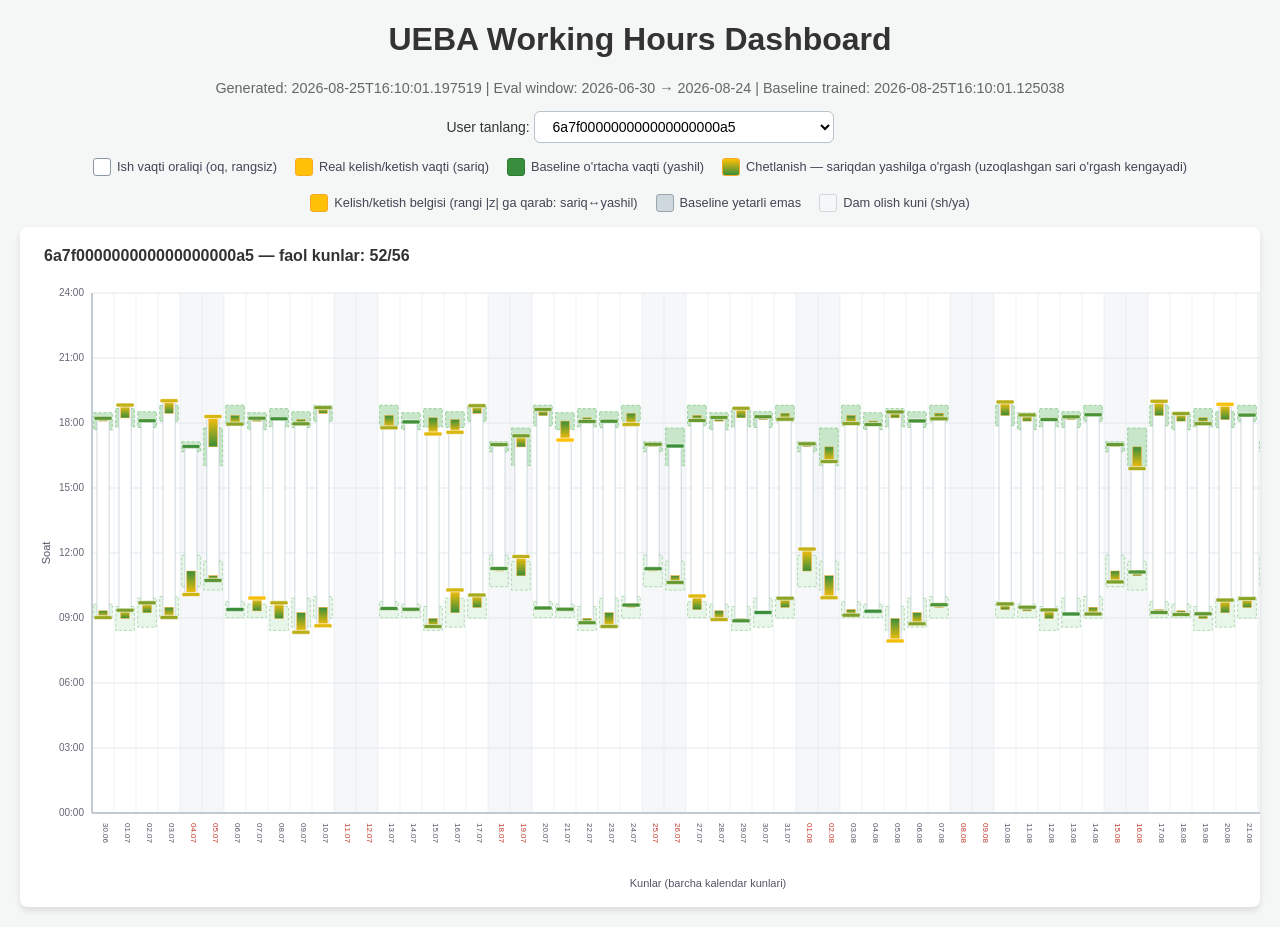
==== commit eaccf057: "ueba working_hours with pipeline" ====
--- a/dashboard.html
+++ b/dashboard.html
@@ -2,20 +2,1261 @@
 body { font-family: 'Segoe UI', Tahoma, Geneva, Verdana, sans-serif; background-color: #f4f7f6; margin: 20px; }
 h1 { color: #333; text-align: center; }
 .meta { text-align: center; margin-bottom: 15px; color: #666; font-size: 0.9em; }
-.table-container { overflow-x: auto; background: white; padding: 20px; border-radius: 8px; box-shadow: 0 4px 6px rgba(0,0,0,0.1); }
-table { border-collapse: collapse; width: 100%; min-width: 1000px; }
-th, td { border: 1px solid #ddd; padding: 6px; text-align: center; font-size: 12px; }
-th { background-color: #f2f2f2; position: sticky; top: 0; }
-.user-col { text-align: left; font-weight: bold; position: sticky; left: 0; background: white; z-index: 1; min-width: 180px; }
-td.cell { vertical-align: middle; background: white; cursor: help; }
-.dot { width: 9px; height: 9px; border-radius: 50%; margin: 2px auto; }
-.red { background-color: #ff4d4d; }
-.orange { background-color: #ffa500; }
-.yellow { background-color: #ffe14d; }
-.green { background-color: #4caf50; }
-.gray { background-color: #d0d0d0; }
-.empty { background-color: #f9f9f9; color: #ccc; }
-.legend { display: flex; justify-content: center; gap: 20px; margin-bottom: 10px; flex-wrap: wrap; }
-.legend-item { display: flex; align-items: center; gap: 5px; font-size: 0.9em; }
-.box { width: 15px; height: 15px; border: 1px solid #999; border-radius: 3px; }
-</style></head><body><h1>UEBA Working Hours Dashboard</h1><div class='meta'>Generated: 2026-08-24T19:42:20.481832 | Eval window: 2026-06-29 &rarr; 2026-08-24 | Baseline trained: 2026-08-24T19:42:19.958630</div><div class='legend'><div class='legend-item'><div class='box red'></div> Severe</div><div class='legend-item'><div class='box orange'></div> Anomaly</div><div class='legend-item'><div class='box yellow'></div> Watch</div><div class='legend-item'><div class='box green'></div> Normal</div><div class='legend-item'><div class='box gray'></div> Insufficient</div></div><div class='meta'>Yuqori nuqta: start Z-score | Past nuqta: finish Z-score</div><div class='table-container'><table><thead><tr><th class='user-col'>User (Username)</th><th>2026-06-29</th><th>2026-06-30</th><th>2026-07-01</th><th>2026-07-02</th><th>2026-07-03</th><th>2026-07-04</th><th>2026-07-05</th><th>2026-07-06</th><th>2026-07-07</th><th>2026-07-08</th><th>2026-07-09</th><th>2026-07-10</th><th>2026-07-11</th><th>2026-07-12</th><th>2026-07-13</th><th>2026-07-14</th><th>2026-07-15</th><th>2026-07-16</th><th>2026-07-17</th><th>2026-07-18</th><th>2026-07-19</th><th>2026-07-20</th><th>2026-07-21</th><th>2026-07-22</th><th>2026-07-23</th><th>2026-07-24</th><th>2026-07-25</th><th>2026-07-26</th><th>2026-07-27</th><th>2026-07-28</th><th>2026-07-29</th><th>2026-07-30</th><th>2026-07-31</th><th>2026-08-01</th><th>2026-08-02</th><th>2026-08-03</th><th>2026-08-04</th><th>2026-08-05</th><th>2026-08-06</th><th>2026-08-07</th><th>2026-08-08</th><th>2026-08-09</th><th>2026-08-10</th><th>2026-08-11</th><th>2026-08-12</th><th>2026-08-13</th><th>2026-08-14</th><th>2026-08-15</th><th>2026-08-16</th><th>2026-08-17</th><th>2026-08-18</th><th>2026-08-19</th><th>2026-08-20</th><th>2026-08-21</th><th>2026-08-22</th><th>2026-08-23</th><th>2026-08-24</th></tr></thead><tbody><tr><td class='user-col'>sanja@desktop-q46u2et</td><td class='empty'>-</td><td class='empty'>-</td><td class='empty'>-</td><td class='empty'>-</td><td class='empty'>-</td><td class='empty'>-</td><td class='empty'>-</td><td class='empty'>-</td><td class='cell' title="Start 17:04:26 (z=+1.026) | Finish 17:04:26 (z=+1.069) | Duration 0.0 min"><div class='dot yellow'></div><div class='dot yellow'></div></td><td class='empty'>-</td><td class='empty'>-</td><td class='empty'>-</td><td class='empty'>-</td><td class='empty'>-</td><td class='empty'>-</td><td class='empty'>-</td><td class='empty'>-</td><td class='empty'>-</td><td class='empty'>-</td><td class='empty'>-</td><td class='empty'>-</td><td class='empty'>-</td><td class='empty'>-</td><td class='empty'>-</td><td class='cell' title="Start 10:18:43 (z=+0.506) | Finish 10:18:43 (z=-1.203) | Duration 0.0 min"><div class='dot yellow'></div><div class='dot orange'></div></td><td class='empty'>-</td><td class='empty'>-</td><td class='empty'>-</td><td class='empty'>-</td><td class='empty'>-</td><td class='empty'>-</td><td class='cell' title="Start 15:21:21 (z=+1.162) | Finish 15:21:21 (z=-0.444) | Duration 0.0 min"><div class='dot yellow'></div><div class='dot green'></div></td><td class='empty'>-</td><td class='empty'>-</td><td class='empty'>-</td><td class='empty'>-</td><td class='cell' title="Start 12:53:21 (z=-0.055) | Finish 12:53:21 (z=-0.157) | Duration 0.0 min"><div class='dot green'></div><div class='dot green'></div></td><td class='empty'>-</td><td class='empty'>-</td><td class='empty'>-</td><td class='cell' title="Start 10:39:56 (z=+0.707) | Finish 15:12:20 (z=-0.707) | Duration 272.4 min"><div class='dot yellow'></div><div class='dot yellow'></div></td><td class='empty'>-</td><td class='cell' title="Start 08:51:36 (z=+0.589) | Finish 09:05:34 (z=-0.716) | Duration 13.97 min"><div class='dot yellow'></div><div class='dot yellow'></div></td><td class='empty'>-</td><td class='cell' title="Start 09:02:27 (z=+0.707) | Finish 09:02:27 (z=-0.707) | Duration 0.0 min"><div class='dot yellow'></div><div class='dot yellow'></div></td><td class='cell' title="Start 00:00:00 (z=-0.834) | Finish 23:49:46 (z=+0.829) | Duration 1429.77 min"><div class='dot yellow'></div><div class='dot yellow'></div></td><td class='cell' title="Start 00:00:00 (z=n/a) | Finish 22:38:29 (z=+0.707) | Duration 1358.48 min"><div class='dot gray'></div><div class='dot yellow'></div></td><td class='cell' title="Start 00:00:00 (z=-0.707) | Finish 20:14:55 (z=+0.707) | Duration 1214.92 min"><div class='dot yellow'></div><div class='dot yellow'></div></td><td class='empty'>-</td><td class='cell' title="Start 08:44:21 (z=+0.565) | Finish 10:05:59 (z=-0.426) | Duration 81.63 min"><div class='dot yellow'></div><div class='dot green'></div></td><td class='cell' title="Start 09:20:41 (z=-0.971) | Finish 10:18:34 (z=-0.912) | Duration 57.88 min"><div class='dot yellow'></div><div class='dot yellow'></div></td><td class='cell' title="Start 00:00:00 (z=-0.707) | Finish 19:18:14 (z=+0.707) | Duration 1158.23 min"><div class='dot yellow'></div><div class='dot yellow'></div></td><td class='cell' title="Start 00:00:00 (z=-0.834) | Finish 23:45:20 (z=+0.818) | Duration 1425.33 min"><div class='dot yellow'></div><div class='dot yellow'></div></td><td class='cell' title="Start 00:00:00 (z=n/a) | Finish 15:51:01 (z=-0.707) | Duration 951.02 min"><div class='dot gray'></div><div class='dot yellow'></div></td><td class='empty'>-</td><td class='empty'>-</td><td class='cell' title="Start 00:00:00 (z=-1.155) | Finish 15:32:44 (z=+1.143) | Duration 932.73 min"><div class='dot yellow'></div><div class='dot yellow'></div></td></tr><tr><td class='user-col'>Azamat Muqumjonov</td><td class='empty'>-</td><td class='empty'>-</td><td class='empty'>-</td><td class='empty'>-</td><td class='empty'>-</td><td class='empty'>-</td><td class='empty'>-</td><td class='empty'>-</td><td class='empty'>-</td><td class='empty'>-</td><td class='empty'>-</td><td class='empty'>-</td><td class='empty'>-</td><td class='empty'>-</td><td class='empty'>-</td><td class='empty'>-</td><td class='empty'>-</td><td class='cell' title="Start 00:00:00 (z=n/a) | Finish 23:59:23 (z=n/a) | Duration 1439.38 min"><div class='dot gray'></div><div class='dot gray'></div></td><td class='cell' title="Start 00:00:00 (z=n/a) | Finish 17:43:58 (z=+0.707) | Duration 1063.97 min"><div class='dot gray'></div><div class='dot yellow'></div></td><td class='empty'>-</td><td class='empty'>-</td><td class='cell' title="Start 00:00:00 (z=n/a) | Finish 22:55:44 (z=+0.550) | Duration 1375.73 min"><div class='dot gray'></div><div class='dot yellow'></div></td><td class='cell' title="Start 00:00:00 (z=n/a) | Finish 11:20:06 (z=-0.707) | Duration 680.1 min"><div class='dot gray'></div><div class='dot yellow'></div></td><td class='empty'>-</td><td class='empty'>-</td><td class='empty'>-</td><td class='empty'>-</td><td class='empty'>-</td><td class='cell' title="Start 00:00:00 (z=n/a) | Finish 23:08:44 (z=+0.604) | Duration 1388.73 min"><div class='dot gray'></div><div class='dot yellow'></div></td><td class='empty'>-</td><td class='empty'>-</td><td class='empty'>-</td><td class='cell' title="Start 00:00:00 (z=n/a) | Finish 10:29:14 (z=-0.707) | Duration 629.23 min"><div class='dot gray'></div><div class='dot yellow'></div></td><td class='empty'>-</td><td class='empty'>-</td><td class='empty'>-</td><td class='cell' title="Start 00:00:00 (z=n/a) | Finish 11:39:38 (z=+0.707) | Duration 699.63 min"><div class='dot gray'></div><div class='dot yellow'></div></td><td class='empty'>-</td><td class='empty'>-</td><td class='empty'>-</td><td class='empty'>-</td><td class='empty'>-</td><td class='empty'>-</td><td class='empty'>-</td><td class='empty'>-</td><td class='empty'>-</td><td class='empty'>-</td><td class='empty'>-</td><td class='empty'>-</td><td class='cell' title="Start 00:00:00 (z=n/a) | Finish 16:10:02 (z=-1.154) | Duration 970.03 min"><div class='dot gray'></div><div class='dot yellow'></div></td><td class='empty'>-</td><td class='empty'>-</td><td class='empty'>-</td><td class='empty'>-</td><td class='empty'>-</td><td class='empty'>-</td><td class='empty'>-</td></tr><tr><td class='user-col'>rakhmatillo</td><td class='empty'>-</td><td class='empty'>-</td><td class='empty'>-</td><td class='empty'>-</td><td class='empty'>-</td><td class='empty'>-</td><td class='empty'>-</td><td class='empty'>-</td><td class='empty'>-</td><td class='empty'>-</td><td class='empty'>-</td><td class='empty'>-</td><td class='empty'>-</td><td class='empty'>-</td><td class='empty'>-</td><td class='empty'>-</td><td class='empty'>-</td><td class='cell' title="Start 00:00:00 (z=n/a) | Finish 17:41:57 (z=-0.707) | Duration 1061.95 min"><div class='dot gray'></div><div class='dot yellow'></div></td><td class='cell' title="Start 00:00:00 (z=n/a) | Finish 19:15:38 (z=-0.707) | Duration 1155.63 min"><div class='dot gray'></div><div class='dot yellow'></div></td><td class='empty'>-</td><td class='empty'>-</td><td class='empty'>-</td><td class='empty'>-</td><td class='empty'>-</td><td class='empty'>-</td><td class='empty'>-</td><td class='empty'>-</td><td class='empty'>-</td><td class='empty'>-</td><td class='empty'>-</td><td class='empty'>-</td><td class='cell' title="Start 00:00:00 (z=n/a) | Finish 22:25:12 (z=+0.707) | Duration 1345.2 min"><div class='dot gray'></div><div class='dot yellow'></div></td><td class='cell' title="Start 00:00:00 (z=n/a) | Finish 22:44:43 (z=+0.707) | Duration 1364.72 min"><div class='dot gray'></div><div class='dot yellow'></div></td><td class='cell' title="Start 00:00:00 (z=n/a) | Finish 21:52:30 (z=n/a) | Duration 1312.5 min"><div class='dot gray'></div><div class='dot gray'></div></td><td class='empty'>-</td><td class='empty'>-</td><td class='cell' title="Start 00:00:00 (z=n/a) | Finish 12:14:14 (z=n/a) | Duration 734.23 min"><div class='dot gray'></div><div class='dot gray'></div></td><td class='empty'>-</td><td class='empty'>-</td><td class='empty'>-</td><td class='empty'>-</td><td class='empty'>-</td><td class='empty'>-</td><td class='empty'>-</td><td class='empty'>-</td><td class='empty'>-</td><td class='empty'>-</td><td class='empty'>-</td><td class='empty'>-</td><td class='empty'>-</td><td class='empty'>-</td><td class='empty'>-</td><td class='empty'>-</td><td class='empty'>-</td><td class='empty'>-</td><td class='empty'>-</td><td class='empty'>-</td></tr><tr><td class='user-col'>6a51ecf5448f29c37aaa629a</td><td class='empty'>-</td><td class='empty'>-</td><td class='empty'>-</td><td class='empty'>-</td><td class='empty'>-</td><td class='empty'>-</td><td class='empty'>-</td><td class='empty'>-</td><td class='empty'>-</td><td class='empty'>-</td><td class='empty'>-</td><td class='cell' title="Start 00:00:00 (z=n/a) | Finish 20:38:02 (z=n/a) | Duration 1238.03 min"><div class='dot gray'></div><div class='dot gray'></div></td><td class='cell' title="Start 00:00:00 (z=n/a) | Finish 00:41:41 (z=n/a) | Duration 41.68 min"><div class='dot gray'></div><div class='dot gray'></div></td><td class='cell' title="Start 00:00:00 (z=n/a) | Finish 22:33:38 (z=n/a) | Duration 1353.63 min"><div class='dot gray'></div><div class='dot gray'></div></td><td class='cell' title="Start 00:00:00 (z=n/a) | Finish 22:47:45 (z=n/a) | Duration 1367.75 min"><div class='dot gray'></div><div class='dot gray'></div></td><td class='empty'>-</td><td class='empty'>-</td><td class='empty'>-</td><td class='empty'>-</td><td class='empty'>-</td><td class='empty'>-</td><td class='empty'>-</td><td class='empty'>-</td><td class='empty'>-</td><td class='empty'>-</td><td class='empty'>-</td><td class='empty'>-</td><td class='empty'>-</td><td class='empty'>-</td><td class='empty'>-</td><td class='empty'>-</td><td class='empty'>-</td><td class='empty'>-</td><td class='empty'>-</td><td class='empty'>-</td><td class='empty'>-</td><td class='empty'>-</td><td class='empty'>-</td><td class='empty'>-</td><td class='empty'>-</td><td class='empty'>-</td><td class='empty'>-</td><td class='empty'>-</td><td class='empty'>-</td><td class='empty'>-</td><td class='empty'>-</td><td class='empty'>-</td><td class='empty'>-</td><td class='empty'>-</td><td class='empty'>-</td><td class='empty'>-</td><td class='empty'>-</td><td class='empty'>-</td><td class='empty'>-</td><td class='empty'>-</td><td class='empty'>-</td><td class='empty'>-</td></tr><tr><td class='user-col'>azam Greeter</td><td class='empty'>-</td><td class='empty'>-</td><td class='empty'>-</td><td class='empty'>-</td><td class='empty'>-</td><td class='empty'>-</td><td class='empty'>-</td><td class='empty'>-</td><td class='empty'>-</td><td class='empty'>-</td><td class='empty'>-</td><td class='empty'>-</td><td class='empty'>-</td><td class='empty'>-</td><td class='empty'>-</td><td class='empty'>-</td><td class='empty'>-</td><td class='empty'>-</td><td class='empty'>-</td><td class='empty'>-</td><td class='empty'>-</td><td class='empty'>-</td><td class='empty'>-</td><td class='empty'>-</td><td class='empty'>-</td><td class='empty'>-</td><td class='empty'>-</td><td class='empty'>-</td><td class='empty'>-</td><td class='cell' title="Start 20:18:49 (z=+0.707) | Finish 22:53:53 (z=+0.707) | Duration 155.07 min"><div class='dot yellow'></div><div class='dot yellow'></div></td><td class='empty'>-</td><td class='cell' title="Start 14:34:43 (z=-0.707) | Finish 22:27:17 (z=+0.707) | Duration 472.57 min"><div class='dot yellow'></div><div class='dot yellow'></div></td><td class='cell' title="Start 10:31:19 (z=-0.546) | Finish 22:40:47 (z=+1.075) | Duration 729.47 min"><div class='dot yellow'></div><div class='dot yellow'></div></td><td class='cell' title="Start 15:47:23 (z=n/a) | Finish 23:05:48 (z=n/a) | Duration 438.42 min"><div class='dot gray'></div><div class='dot gray'></div></td><td class='empty'>-</td><td class='cell' title="Start 11:16:02 (z=n/a) | Finish 11:19:19 (z=n/a) | Duration 3.28 min"><div class='dot gray'></div><div class='dot gray'></div></td><td class='cell' title="Start 11:01:19 (z=-0.707) | Finish 20:32:42 (z=-0.707) | Duration 571.38 min"><div class='dot yellow'></div><div class='dot yellow'></div></td><td class='cell' title="Start 11:19:51 (z=n/a) | Finish 11:51:03 (z=n/a) | Duration 31.2 min"><div class='dot gray'></div><div class='dot gray'></div></td><td class='empty'>-</td><td class='cell' title="Start 15:34:50 (z=+1.154) | Finish 15:34:52 (z=-0.173) | Duration 0.03 min"><div class='dot yellow'></div><div class='dot green'></div></td><td class='empty'>-</td><td class='empty'>-</td><td class='empty'>-</td><td class='empty'>-</td><td class='empty'>-</td><td class='cell' title="Start 16:30:59 (z=+0.707) | Finish 16:31:42 (z=-0.707) | Duration 0.72 min"><div class='dot yellow'></div><div class='dot yellow'></div></td><td class='cell' title="Start 10:20:17 (z=-0.608) | Finish 11:25:48 (z=-0.902) | Duration 65.52 min"><div class='dot yellow'></div><div class='dot yellow'></div></td><td class='empty'>-</td><td class='empty'>-</td><td class='empty'>-</td><td class='empty'>-</td><td class='empty'>-</td><td class='empty'>-</td><td class='empty'>-</td><td class='empty'>-</td><td class='empty'>-</td><td class='empty'>-</td></tr><tr><td class='user-col'>Bellissimo Pizza Pizza</td><td class='empty'>-</td><td class='empty'>-</td><td class='empty'>-</td><td class='empty'>-</td><td class='empty'>-</td><td class='empty'>-</td><td class='empty'>-</td><td class='empty'>-</td><td class='empty'>-</td><td class='empty'>-</td><td class='empty'>-</td><td class='empty'>-</td><td class='empty'>-</td><td class='empty'>-</td><td class='empty'>-</td><td class='empty'>-</td><td class='empty'>-</td><td class='empty'>-</td><td class='empty'>-</td><td class='empty'>-</td><td class='empty'>-</td><td class='empty'>-</td><td class='empty'>-</td><td class='empty'>-</td><td class='empty'>-</td><td class='empty'>-</td><td class='empty'>-</td><td class='empty'>-</td><td class='empty'>-</td><td class='empty'>-</td><td class='empty'>-</td><td class='empty'>-</td><td class='cell' title="Start 00:00:00 (z=n/a) | Finish 18:55:29 (z=n/a) | Duration 1135.48 min"><div class='dot gray'></div><div class='dot gray'></div></td><td class='empty'>-</td><td class='empty'>-</td><td class='cell' title="Start 00:00:00 (z=n/a) | Finish 14:46:28 (z=n/a) | Duration 886.47 min"><div class='dot gray'></div><div class='dot gray'></div></td><td class='empty'>-</td><td class='empty'>-</td><td class='empty'>-</td><td class='empty'>-</td><td class='empty'>-</td><td class='empty'>-</td><td class='empty'>-</td><td class='empty'>-</td><td class='empty'>-</td><td class='empty'>-</td><td class='empty'>-</td><td class='empty'>-</td><td class='empty'>-</td><td class='empty'>-</td><td class='empty'>-</td><td class='empty'>-</td><td class='empty'>-</td><td class='empty'>-</td><td class='empty'>-</td><td class='empty'>-</td><td class='empty'>-</td></tr><tr><td class='user-col'>Alisher</td><td class='empty'>-</td><td class='empty'>-</td><td class='empty'>-</td><td class='empty'>-</td><td class='empty'>-</td><td class='empty'>-</td><td class='empty'>-</td><td class='empty'>-</td><td class='empty'>-</td><td class='empty'>-</td><td class='empty'>-</td><td class='empty'>-</td><td class='empty'>-</td><td class='empty'>-</td><td class='empty'>-</td><td class='empty'>-</td><td class='empty'>-</td><td class='empty'>-</td><td class='empty'>-</td><td class='empty'>-</td><td class='empty'>-</td><td class='empty'>-</td><td class='empty'>-</td><td class='empty'>-</td><td class='empty'>-</td><td class='empty'>-</td><td class='empty'>-</td><td class='empty'>-</td><td class='cell' title="Start 00:00:00 (z=n/a) | Finish 23:12:56 (z=n/a) | Duration 1392.93 min"><div class='dot gray'></div><div class='dot gray'></div></td><td class='empty'>-</td><td class='empty'>-</td><td class='empty'>-</td><td class='empty'>-</td><td class='empty'>-</td><td class='empty'>-</td><td class='empty'>-</td><td class='empty'>-</td><td class='empty'>-</td><td class='empty'>-</td><td class='empty'>-</td><td class='empty'>-</td><td class='empty'>-</td><td class='empty'>-</td><td class='empty'>-</td><td class='empty'>-</td><td class='empty'>-</td><td class='empty'>-</td><td class='empty'>-</td><td class='empty'>-</td><td class='empty'>-</td><td class='empty'>-</td><td class='empty'>-</td><td class='empty'>-</td><td class='empty'>-</td><td class='empty'>-</td><td class='empty'>-</td><td class='empty'>-</td></tr><tr><td class='user-col'>azam@desktop-a26gj2s</td><td class='empty'>-</td><td class='empty'>-</td><td class='empty'>-</td><td class='empty'>-</td><td class='empty'>-</td><td class='empty'>-</td><td class='empty'>-</td><td class='empty'>-</td><td class='empty'>-</td><td class='empty'>-</td><td class='empty'>-</td><td class='empty'>-</td><td class='empty'>-</td><td class='empty'>-</td><td class='empty'>-</td><td class='empty'>-</td><td class='empty'>-</td><td class='empty'>-</td><td class='empty'>-</td><td class='empty'>-</td><td class='empty'>-</td><td class='empty'>-</td><td class='empty'>-</td><td class='empty'>-</td><td class='empty'>-</td><td class='empty'>-</td><td class='empty'>-</td><td class='empty'>-</td><td class='empty'>-</td><td class='empty'>-</td><td class='empty'>-</td><td class='empty'>-</td><td class='empty'>-</td><td class='empty'>-</td><td class='empty'>-</td><td class='empty'>-</td><td class='empty'>-</td><td class='empty'>-</td><td class='empty'>-</td><td class='empty'>-</td><td class='empty'>-</td><td class='empty'>-</td><td class='empty'>-</td><td class='empty'>-</td><td class='empty'>-</td><td class='empty'>-</td><td class='empty'>-</td><td class='empty'>-</td><td class='empty'>-</td><td class='empty'>-</td><td class='empty'>-</td><td class='empty'>-</td><td class='cell' title="Start 00:00:00 (z=n/a) | Finish 22:45:50 (z=n/a) | Duration 1365.83 min"><div class='dot gray'></div><div class='dot gray'></div></td><td class='empty'>-</td><td class='empty'>-</td><td class='empty'>-</td><td class='empty'>-</td></tr><tr><td class='user-col'>user_1</td><td class='empty'>-</td><td class='empty'>-</td><td class='empty'>-</td><td class='empty'>-</td><td class='empty'>-</td><td class='empty'>-</td><td class='empty'>-</td><td class='empty'>-</td><td class='empty'>-</td><td class='empty'>-</td><td class='empty'>-</td><td class='empty'>-</td><td class='empty'>-</td><td class='empty'>-</td><td class='empty'>-</td><td class='empty'>-</td><td class='empty'>-</td><td class='empty'>-</td><td class='empty'>-</td><td class='empty'>-</td><td class='empty'>-</td><td class='empty'>-</td><td class='empty'>-</td><td class='empty'>-</td><td class='empty'>-</td><td class='empty'>-</td><td class='empty'>-</td><td class='empty'>-</td><td class='empty'>-</td><td class='empty'>-</td><td class='empty'>-</td><td class='empty'>-</td><td class='empty'>-</td><td class='empty'>-</td><td class='empty'>-</td><td class='empty'>-</td><td class='empty'>-</td><td class='empty'>-</td><td class='empty'>-</td><td class='empty'>-</td><td class='empty'>-</td><td class='empty'>-</td><td class='empty'>-</td><td class='empty'>-</td><td class='empty'>-</td><td class='empty'>-</td><td class='empty'>-</td><td class='empty'>-</td><td class='empty'>-</td><td class='empty'>-</td><td class='empty'>-</td><td class='empty'>-</td><td class='empty'>-</td><td class='empty'>-</td><td class='empty'>-</td><td class='empty'>-</td><td class='cell' title="Start 15:13:39 (z=n/a) | Finish 15:14:28 (z=n/a) | Duration 0.82 min"><div class='dot gray'></div><div class='dot gray'></div></td></tr><tr><td class='user-col'>user_1</td><td class='empty'>-</td><td class='empty'>-</td><td class='empty'>-</td><td class='empty'>-</td><td class='empty'>-</td><td class='empty'>-</td><td class='empty'>-</td><td class='empty'>-</td><td class='empty'>-</td><td class='empty'>-</td><td class='empty'>-</td><td class='empty'>-</td><td class='empty'>-</td><td class='empty'>-</td><td class='empty'>-</td><td class='empty'>-</td><td class='empty'>-</td><td class='empty'>-</td><td class='empty'>-</td><td class='empty'>-</td><td class='empty'>-</td><td class='empty'>-</td><td class='empty'>-</td><td class='empty'>-</td><td class='empty'>-</td><td class='empty'>-</td><td class='empty'>-</td><td class='empty'>-</td><td class='empty'>-</td><td class='empty'>-</td><td class='empty'>-</td><td class='empty'>-</td><td class='empty'>-</td><td class='empty'>-</td><td class='empty'>-</td><td class='empty'>-</td><td class='empty'>-</td><td class='empty'>-</td><td class='empty'>-</td><td class='empty'>-</td><td class='empty'>-</td><td class='empty'>-</td><td class='empty'>-</td><td class='empty'>-</td><td class='empty'>-</td><td class='empty'>-</td><td class='empty'>-</td><td class='empty'>-</td><td class='empty'>-</td><td class='empty'>-</td><td class='empty'>-</td><td class='empty'>-</td><td class='empty'>-</td><td class='empty'>-</td><td class='empty'>-</td><td class='empty'>-</td><td class='cell' title="Start 15:35:05 (z=n/a) | Finish 15:35:17 (z=n/a) | Duration 0.2 min"><div class='dot gray'></div><div class='dot gray'></div></td></tr><tr><td class='user-col'>69d39296be20f719382c88a0</td><td class='cell' title="Start 11:16:41 (z=n/a) | Finish 11:16:41 (z=n/a) | Duration 0.0 min"><div class='dot gray'></div><div class='dot gray'></div></td><td class='empty'>-</td><td class='empty'>-</td><td class='empty'>-</td><td class='empty'>-</td><td class='empty'>-</td><td class='empty'>-</td><td class='empty'>-</td><td class='empty'>-</td><td class='empty'>-</td><td class='empty'>-</td><td class='empty'>-</td><td class='empty'>-</td><td class='empty'>-</td><td class='empty'>-</td><td class='empty'>-</td><td class='empty'>-</td><td class='empty'>-</td><td class='empty'>-</td><td class='empty'>-</td><td class='empty'>-</td><td class='empty'>-</td><td class='empty'>-</td><td class='empty'>-</td><td class='empty'>-</td><td class='empty'>-</td><td class='empty'>-</td><td class='empty'>-</td><td class='empty'>-</td><td class='empty'>-</td><td class='empty'>-</td><td class='empty'>-</td><td class='empty'>-</td><td class='empty'>-</td><td class='empty'>-</td><td class='empty'>-</td><td class='empty'>-</td><td class='empty'>-</td><td class='empty'>-</td><td class='empty'>-</td><td class='empty'>-</td><td class='empty'>-</td><td class='empty'>-</td><td class='empty'>-</td><td class='empty'>-</td><td class='empty'>-</td><td class='empty'>-</td><td class='empty'>-</td><td class='empty'>-</td><td class='empty'>-</td><td class='empty'>-</td><td class='empty'>-</td><td class='empty'>-</td><td class='empty'>-</td><td class='empty'>-</td><td class='empty'>-</td><td class='empty'>-</td></tr><tr><td class='user-col'>69d4d05bbe20f719382c9d7e</td><td class='empty'>-</td><td class='empty'>-</td><td class='cell' title="Start 09:16:29 (z=n/a) | Finish 09:16:29 (z=n/a) | Duration 0.0 min"><div class='dot gray'></div><div class='dot gray'></div></td><td class='empty'>-</td><td class='empty'>-</td><td class='empty'>-</td><td class='empty'>-</td><td class='empty'>-</td><td class='empty'>-</td><td class='empty'>-</td><td class='empty'>-</td><td class='empty'>-</td><td class='empty'>-</td><td class='empty'>-</td><td class='empty'>-</td><td class='empty'>-</td><td class='empty'>-</td><td class='empty'>-</td><td class='empty'>-</td><td class='empty'>-</td><td class='empty'>-</td><td class='empty'>-</td><td class='empty'>-</td><td class='empty'>-</td><td class='empty'>-</td><td class='empty'>-</td><td class='empty'>-</td><td class='empty'>-</td><td class='empty'>-</td><td class='empty'>-</td><td class='empty'>-</td><td class='empty'>-</td><td class='empty'>-</td><td class='empty'>-</td><td class='empty'>-</td><td class='empty'>-</td><td class='empty'>-</td><td class='empty'>-</td><td class='empty'>-</td><td class='empty'>-</td><td class='empty'>-</td><td class='empty'>-</td><td class='empty'>-</td><td class='empty'>-</td><td class='empty'>-</td><td class='empty'>-</td><td class='empty'>-</td><td class='empty'>-</td><td class='empty'>-</td><td class='empty'>-</td><td class='empty'>-</td><td class='empty'>-</td><td class='empty'>-</td><td class='empty'>-</td><td class='empty'>-</td><td class='empty'>-</td><td class='empty'>-</td></tr></tbody></table></div></body></html>+.controls { text-align: center; margin-bottom: 15px; font-size: 14px; color: #333; }
+.controls select { padding: 6px 14px; font-size: 14px; border-radius: 6px; border: 1px solid #b8c4cc; background: white; min-width: 300px; }
+.legend { display: flex; justify-content: center; gap: 18px; margin-bottom: 15px; flex-wrap: wrap; font-size: 0.8em; color: #445; }
+.legend-item { display: flex; align-items: center; gap: 6px; }
+.swatch { width: 16px; height: 16px; border-radius: 3px; border: 1px solid #99a5b1; }
+.swatch.white { background: #ffffff; border-color: #8a97a5; }
+.swatch.dev { background: linear-gradient(to bottom, #ffc107, #388e3c); border-color: #f9a825; }
+.swatch.gray { background: #cfd8dc; }
+.swatch.band-start { background: #e8f5e9; border: 1px dashed #81c784; }
+.swatch.band-finish { background: #c8e6c9; border: 1px dashed #66bb6a; }
+.swatch.marker { background: #ffc107; border-color: #f9a825; }
+.swatch.weekend { background: #f5f7f9; border-color: #cfd8dc; }
+.charts { background: white; border-radius: 8px; box-shadow: 0 4px 6px rgba(0,0,0,0.1); padding: 16px; overflow-x: auto; }
+.user-title { font-weight: bold; color: #333; padding: 4px 8px; }
+.chart svg { display: block; margin: 0 auto; }
+</style></head><body><h1>UEBA Working Hours Dashboard</h1><div class='meta'>Generated: 2026-08-25T16:10:01.197519 | Eval window: 2026-06-30 &rarr; 2026-08-24 | Baseline trained: 2026-08-25T16:10:01.125038</div><div class='controls'><label for='userSelect'>User tanlang: </label><select id='userSelect' onchange='showUser(this.value)'><option value='6a7f000000000000000000a5'>6a7f000000000000000000a5</option><option value='6a7f000000000000000000a2'>6a7f000000000000000000a2</option><option value='6a7f000000000000000000a7'>6a7f000000000000000000a7</option><option value='6a7f000000000000000000a3'>6a7f000000000000000000a3</option><option value='6a7f000000000000000000a6'>6a7f000000000000000000a6</option><option value='6a7f000000000000000000a1'>6a7f000000000000000000a1</option><option value='6a7f000000000000000000a4'>6a7f000000000000000000a4</option><option value='6a7f000000000000000000a8'>6a7f000000000000000000a8</option></select></div><div class='legend'><div class='legend-item'><span class='swatch white'></span> Ish vaqti oraliqi (oq, rangsiz)</div><div class='legend-item'><span style='width:16px;height:16px;border-radius:3px;background:#ffc107;border:1px solid #f9a825'></span> Real kelish/ketish vaqti (sariq)</div><div class='legend-item'><span style='width:16px;height:16px;border-radius:3px;background:#388e3c;border:1px solid #2e7d32'></span> Baseline o'rtacha vaqti (yashil)</div><div class='legend-item'><span class='swatch dev'></span> Chetlanish — sariqdan yashilga o'rgash (uzoqlashgan sari o'rgash kengayadi)</div><div class='legend-item'><span class='swatch marker'></span> Kelish/ketish belgisi (rangi |z| ga qarab: sariq&harr;yashil)</div><div class='legend-item'><span class='swatch gray'></span> Baseline yetarli emas</div><div class='legend-item'><span class='swatch weekend'></span> Dam olish kuni (sh/ya)</div></div><div class='charts'><div class='chart' data-uid='6a7f000000000000000000a5' style='display:block'><div class='user-title'>6a7f000000000000000000a5 — faol kunlar: 52/56</div><svg xmlns="http://www.w3.org/2000/svg" width="1304" height="622" style="background:#fff"><defs><linearGradient id="g0_0_1" x1="0" y1="0" x2="0" y2="1"><stop offset="0" stop-color="rgb(56,142,60)"/><stop offset="1" stop-color="rgb(255,193,7)"/></linearGradient><linearGradient id="g0_0_2" x1="0" y1="0" x2="0" y2="1"><stop offset="0" stop-color="rgb(255,193,7)"/><stop offset="1" stop-color="rgb(56,142,60)"/></linearGradient><linearGradient id="g0_1_1" x1="0" y1="0" x2="0" y2="1"><stop offset="0" stop-color="rgb(255,193,7)"/><stop offset="1" stop-color="rgb(56,142,60)"/></linearGradient><linearGradient id="g0_1_2" x1="0" y1="0" x2="0" y2="1"><stop offset="0" stop-color="rgb(255,193,7)"/><stop offset="1" stop-color="rgb(56,142,60)"/></linearGradient><linearGradient id="g0_2_1" x1="0" y1="0" x2="0" y2="1"><stop offset="0" stop-color="rgb(255,193,7)"/><stop offset="1" stop-color="rgb(56,142,60)"/></linearGradient><linearGradient id="g0_2_2" x1="0" y1="0" x2="0" y2="1"><stop offset="0" stop-color="rgb(56,142,60)"/><stop offset="1" stop-color="rgb(255,193,7)"/></linearGradient><linearGradient id="g0_3_1" x1="0" y1="0" x2="0" y2="1"><stop offset="0" stop-color="rgb(56,142,60)"/><stop offset="1" stop-color="rgb(255,193,7)"/></linearGradient><linearGradient id="g0_3_2" x1="0" y1="0" x2="0" y2="1"><stop offset="0" stop-color="rgb(255,193,7)"/><stop offset="1" stop-color="rgb(56,142,60)"/></linearGradient><linearGradient id="g0_4_1" x1="0" y1="0" x2="0" y2="1"><stop offset="0" stop-color="rgb(56,142,60)"/><stop offset="1" stop-color="rgb(255,193,7)"/></linearGradient><linearGradient id="g0_5_1" x1="0" y1="0" x2="0" y2="1"><stop offset="0" stop-color="rgb(56,142,60)"/><stop offset="1" stop-color="rgb(255,193,7)"/></linearGradient><linearGradient id="g0_5_2" x1="0" y1="0" x2="0" y2="1"><stop offset="0" stop-color="rgb(255,193,7)"/><stop offset="1" stop-color="rgb(56,142,60)"/></linearGradient><linearGradient id="g0_6_1" x1="0" y1="0" x2="0" y2="1"><stop offset="0" stop-color="rgb(56,142,60)"/><stop offset="1" stop-color="rgb(255,193,7)"/></linearGradient><linearGradient id="g0_7_1" x1="0" y1="0" x2="0" y2="1"><stop offset="0" stop-color="rgb(255,193,7)"/><stop offset="1" stop-color="rgb(56,142,60)"/></linearGradient><linearGradient id="g0_7_2" x1="0" y1="0" x2="0" y2="1"><stop offset="0" stop-color="rgb(255,193,7)"/><stop offset="1" stop-color="rgb(56,142,60)"/></linearGradient><linearGradient id="g0_8_1" x1="0" y1="0" x2="0" y2="1"><stop offset="0" stop-color="rgb(255,193,7)"/><stop offset="1" stop-color="rgb(56,142,60)"/></linearGradient><linearGradient id="g0_8_2" x1="0" y1="0" x2="0" y2="1"><stop offset="0" stop-color="rgb(56,142,60)"/><stop offset="1" stop-color="rgb(255,193,7)"/></linearGradient><linearGradient id="g0_9_1" x1="0" y1="0" x2="0" y2="1"><stop offset="0" stop-color="rgb(56,142,60)"/><stop offset="1" stop-color="rgb(255,193,7)"/></linearGradient><linearGradient id="g0_9_2" x1="0" y1="0" x2="0" y2="1"><stop offset="0" stop-color="rgb(56,142,60)"/><stop offset="1" stop-color="rgb(255,193,7)"/></linearGradient><linearGradient id="g0_10_1" x1="0" y1="0" x2="0" y2="1"><stop offset="0" stop-color="rgb(56,142,60)"/><stop offset="1" stop-color="rgb(255,193,7)"/></linearGradient><linearGradient id="g0_10_2" x1="0" y1="0" x2="0" y2="1"><stop offset="0" stop-color="rgb(255,193,7)"/><stop offset="1" stop-color="rgb(56,142,60)"/></linearGradient><linearGradient id="g0_13_1" x1="0" y1="0" x2="0" y2="1"><stop offset="0" stop-color="rgb(255,193,7)"/><stop offset="1" stop-color="rgb(56,142,60)"/></linearGradient><linearGradient id="g0_13_2" x1="0" y1="0" x2="0" y2="1"><stop offset="0" stop-color="rgb(56,142,60)"/><stop offset="1" stop-color="rgb(255,193,7)"/></linearGradient><linearGradient id="g0_14_1" x1="0" y1="0" x2="0" y2="1"><stop offset="0" stop-color="rgb(255,193,7)"/><stop offset="1" stop-color="rgb(56,142,60)"/></linearGradient><linearGradient id="g0_14_2" x1="0" y1="0" x2="0" y2="1"><stop offset="0" stop-color="rgb(56,142,60)"/><stop offset="1" stop-color="rgb(255,193,7)"/></linearGradient><linearGradient id="g0_15_1" x1="0" y1="0" x2="0" y2="1"><stop offset="0" stop-color="rgb(56,142,60)"/><stop offset="1" stop-color="rgb(255,193,7)"/></linearGradient><linearGradient id="g0_15_2" x1="0" y1="0" x2="0" y2="1"><stop offset="0" stop-color="rgb(56,142,60)"/><stop offset="1" stop-color="rgb(255,193,7)"/></linearGradient><linearGradient id="g0_16_1" x1="0" y1="0" x2="0" y2="1"><stop offset="0" stop-color="rgb(255,193,7)"/><stop offset="1" stop-color="rgb(56,142,60)"/></linearGradient><linearGradient id="g0_16_2" x1="0" y1="0" x2="0" y2="1"><stop offset="0" stop-color="rgb(56,142,60)"/><stop offset="1" stop-color="rgb(255,193,7)"/></linearGradient><linearGradient id="g0_17_1" x1="0" y1="0" x2="0" y2="1"><stop offset="0" stop-color="rgb(255,193,7)"/><stop offset="1" stop-color="rgb(56,142,60)"/></linearGradient><linearGradient id="g0_17_2" x1="0" y1="0" x2="0" y2="1"><stop offset="0" stop-color="rgb(255,193,7)"/><stop offset="1" stop-color="rgb(56,142,60)"/></linearGradient><linearGradient id="g0_18_1" x1="0" y1="0" x2="0" y2="1"><stop offset="0" stop-color="rgb(255,193,7)"/><stop offset="1" stop-color="rgb(56,142,60)"/></linearGradient><linearGradient id="g0_18_2" x1="0" y1="0" x2="0" y2="1"><stop offset="0" stop-color="rgb(255,193,7)"/><stop offset="1" stop-color="rgb(56,142,60)"/></linearGradient><linearGradient id="g0_19_1" x1="0" y1="0" x2="0" y2="1"><stop offset="0" stop-color="rgb(255,193,7)"/><stop offset="1" stop-color="rgb(56,142,60)"/></linearGradient><linearGradient id="g0_19_2" x1="0" y1="0" x2="0" y2="1"><stop offset="0" stop-color="rgb(255,193,7)"/><stop offset="1" stop-color="rgb(56,142,60)"/></linearGradient><linearGradient id="g0_20_1" x1="0" y1="0" x2="0" y2="1"><stop offset="0" stop-color="rgb(255,193,7)"/><stop offset="1" stop-color="rgb(56,142,60)"/></linearGradient><linearGradient id="g0_20_2" x1="0" y1="0" x2="0" y2="1"><stop offset="0" stop-color="rgb(255,193,7)"/><stop offset="1" stop-color="rgb(56,142,60)"/></linearGradient><linearGradient id="g0_21_1" x1="0" y1="0" x2="0" y2="1"><stop offset="0" stop-color="rgb(255,193,7)"/><stop offset="1" stop-color="rgb(56,142,60)"/></linearGradient><linearGradient id="g0_21_2" x1="0" y1="0" x2="0" y2="1"><stop offset="0" stop-color="rgb(56,142,60)"/><stop offset="1" stop-color="rgb(255,193,7)"/></linearGradient><linearGradient id="g0_22_1" x1="0" y1="0" x2="0" y2="1"><stop offset="0" stop-color="rgb(56,142,60)"/><stop offset="1" stop-color="rgb(255,193,7)"/></linearGradient><linearGradient id="g0_22_2" x1="0" y1="0" x2="0" y2="1"><stop offset="0" stop-color="rgb(56,142,60)"/><stop offset="1" stop-color="rgb(255,193,7)"/></linearGradient><linearGradient id="g0_23_1" x1="0" y1="0" x2="0" y2="1"><stop offset="0" stop-color="rgb(56,142,60)"/><stop offset="1" stop-color="rgb(255,193,7)"/></linearGradient><linearGradient id="g0_23_2" x1="0" y1="0" x2="0" y2="1"><stop offset="0" stop-color="rgb(56,142,60)"/><stop offset="1" stop-color="rgb(255,193,7)"/></linearGradient><linearGradient id="g0_24_1" x1="0" y1="0" x2="0" y2="1"><stop offset="0" stop-color="rgb(255,193,7)"/><stop offset="1" stop-color="rgb(56,142,60)"/></linearGradient><linearGradient id="g0_24_2" x1="0" y1="0" x2="0" y2="1"><stop offset="0" stop-color="rgb(56,142,60)"/><stop offset="1" stop-color="rgb(255,193,7)"/></linearGradient><linearGradient id="g0_25_1" x1="0" y1="0" x2="0" y2="1"><stop offset="0" stop-color="rgb(255,193,7)"/><stop offset="1" stop-color="rgb(56,142,60)"/></linearGradient><linearGradient id="g0_25_2" x1="0" y1="0" x2="0" y2="1"><stop offset="0" stop-color="rgb(255,193,7)"/><stop offset="1" stop-color="rgb(56,142,60)"/></linearGradient><linearGradient id="g0_26_1" x1="0" y1="0" x2="0" y2="1"><stop offset="0" stop-color="rgb(56,142,60)"/><stop offset="1" stop-color="rgb(255,193,7)"/></linearGradient><linearGradient id="g0_26_2" x1="0" y1="0" x2="0" y2="1"><stop offset="0" stop-color="rgb(255,193,7)"/><stop offset="1" stop-color="rgb(56,142,60)"/></linearGradient><linearGradient id="g0_27_1" x1="0" y1="0" x2="0" y2="1"><stop offset="0" stop-color="rgb(255,193,7)"/><stop offset="1" stop-color="rgb(56,142,60)"/></linearGradient><linearGradient id="g0_27_2" x1="0" y1="0" x2="0" y2="1"><stop offset="0" stop-color="rgb(56,142,60)"/><stop offset="1" stop-color="rgb(255,193,7)"/></linearGradient><linearGradient id="g0_28_1" x1="0" y1="0" x2="0" y2="1"><stop offset="0" stop-color="rgb(56,142,60)"/><stop offset="1" stop-color="rgb(255,193,7)"/></linearGradient><linearGradient id="g0_28_2" x1="0" y1="0" x2="0" y2="1"><stop offset="0" stop-color="rgb(255,193,7)"/><stop offset="1" stop-color="rgb(56,142,60)"/></linearGradient><linearGradient id="g0_29_1" x1="0" y1="0" x2="0" y2="1"><stop offset="0" stop-color="rgb(56,142,60)"/><stop offset="1" stop-color="rgb(255,193,7)"/></linearGradient><linearGradient id="g0_29_2" x1="0" y1="0" x2="0" y2="1"><stop offset="0" stop-color="rgb(255,193,7)"/><stop offset="1" stop-color="rgb(56,142,60)"/></linearGradient><linearGradient id="g0_30_1" x1="0" y1="0" x2="0" y2="1"><stop offset="0" stop-color="rgb(255,193,7)"/><stop offset="1" stop-color="rgb(56,142,60)"/></linearGradient><linearGradient id="g0_31_1" x1="0" y1="0" x2="0" y2="1"><stop offset="0" stop-color="rgb(255,193,7)"/><stop offset="1" stop-color="rgb(56,142,60)"/></linearGradient><linearGradient id="g0_31_2" x1="0" y1="0" x2="0" y2="1"><stop offset="0" stop-color="rgb(56,142,60)"/><stop offset="1" stop-color="rgb(255,193,7)"/></linearGradient><linearGradient id="g0_32_1" x1="0" y1="0" x2="0" y2="1"><stop offset="0" stop-color="rgb(255,193,7)"/><stop offset="1" stop-color="rgb(56,142,60)"/></linearGradient><linearGradient id="g0_32_2" x1="0" y1="0" x2="0" y2="1"><stop offset="0" stop-color="rgb(255,193,7)"/><stop offset="1" stop-color="rgb(56,142,60)"/></linearGradient><linearGradient id="g0_33_1" x1="0" y1="0" x2="0" y2="1"><stop offset="0" stop-color="rgb(56,142,60)"/><stop offset="1" stop-color="rgb(255,193,7)"/></linearGradient><linearGradient id="g0_33_2" x1="0" y1="0" x2="0" y2="1"><stop offset="0" stop-color="rgb(56,142,60)"/><stop offset="1" stop-color="rgb(255,193,7)"/></linearGradient><linearGradient id="g0_34_1" x1="0" y1="0" x2="0" y2="1"><stop offset="0" stop-color="rgb(56,142,60)"/><stop offset="1" stop-color="rgb(255,193,7)"/></linearGradient><linearGradient id="g0_34_2" x1="0" y1="0" x2="0" y2="1"><stop offset="0" stop-color="rgb(56,142,60)"/><stop offset="1" stop-color="rgb(255,193,7)"/></linearGradient><linearGradient id="g0_35_1" x1="0" y1="0" x2="0" y2="1"><stop offset="0" stop-color="rgb(56,142,60)"/><stop offset="1" stop-color="rgb(255,193,7)"/></linearGradient><linearGradient id="g0_36_1" x1="0" y1="0" x2="0" y2="1"><stop offset="0" stop-color="rgb(56,142,60)"/><stop offset="1" stop-color="rgb(255,193,7)"/></linearGradient><linearGradient id="g0_36_2" x1="0" y1="0" x2="0" y2="1"><stop offset="0" stop-color="rgb(255,193,7)"/><stop offset="1" stop-color="rgb(56,142,60)"/></linearGradient><linearGradient id="g0_37_1" x1="0" y1="0" x2="0" y2="1"><stop offset="0" stop-color="rgb(56,142,60)"/><stop offset="1" stop-color="rgb(255,193,7)"/></linearGradient><linearGradient id="g0_37_2" x1="0" y1="0" x2="0" y2="1"><stop offset="0" stop-color="rgb(56,142,60)"/><stop offset="1" stop-color="rgb(255,193,7)"/></linearGradient><linearGradient id="g0_38_1" x1="0" y1="0" x2="0" y2="1"><stop offset="0" stop-color="rgb(255,193,7)"/><stop offset="1" stop-color="rgb(56,142,60)"/></linearGradient><linearGradient id="g0_38_2" x1="0" y1="0" x2="0" y2="1"><stop offset="0" stop-color="rgb(56,142,60)"/><stop offset="1" stop-color="rgb(255,193,7)"/></linearGradient><linearGradient id="g0_41_1" x1="0" y1="0" x2="0" y2="1"><stop offset="0" stop-color="rgb(255,193,7)"/><stop offset="1" stop-color="rgb(56,142,60)"/></linearGradient><linearGradient id="g0_41_2" x1="0" y1="0" x2="0" y2="1"><stop offset="0" stop-color="rgb(255,193,7)"/><stop offset="1" stop-color="rgb(56,142,60)"/></linearGradient><linearGradient id="g0_42_1" x1="0" y1="0" x2="0" y2="1"><stop offset="0" stop-color="rgb(255,193,7)"/><stop offset="1" stop-color="rgb(56,142,60)"/></linearGradient><linearGradient id="g0_42_2" x1="0" y1="0" x2="0" y2="1"><stop offset="0" stop-color="rgb(255,193,7)"/><stop offset="1" stop-color="rgb(56,142,60)"/></linearGradient><linearGradient id="g0_43_1" x1="0" y1="0" x2="0" y2="1"><stop offset="0" stop-color="rgb(255,193,7)"/><stop offset="1" stop-color="rgb(56,142,60)"/></linearGradient><linearGradient id="g0_43_2" x1="0" y1="0" x2="0" y2="1"><stop offset="0" stop-color="rgb(56,142,60)"/><stop offset="1" stop-color="rgb(255,193,7)"/></linearGradient><linearGradient id="g0_44_1" x1="0" y1="0" x2="0" y2="1"><stop offset="0" stop-color="rgb(56,142,60)"/><stop offset="1" stop-color="rgb(255,193,7)"/></linearGradient><linearGradient id="g0_44_2" x1="0" y1="0" x2="0" y2="1"><stop offset="0" stop-color="rgb(255,193,7)"/><stop offset="1" stop-color="rgb(56,142,60)"/></linearGradient><linearGradient id="g0_45_1" x1="0" y1="0" x2="0" y2="1"><stop offset="0" stop-color="rgb(56,142,60)"/><stop offset="1" stop-color="rgb(255,193,7)"/></linearGradient><linearGradient id="g0_45_2" x1="0" y1="0" x2="0" y2="1"><stop offset="0" stop-color="rgb(56,142,60)"/><stop offset="1" stop-color="rgb(255,193,7)"/></linearGradient><linearGradient id="g0_46_1" x1="0" y1="0" x2="0" y2="1"><stop offset="0" stop-color="rgb(56,142,60)"/><stop offset="1" stop-color="rgb(255,193,7)"/></linearGradient><linearGradient id="g0_46_2" x1="0" y1="0" x2="0" y2="1"><stop offset="0" stop-color="rgb(255,193,7)"/><stop offset="1" stop-color="rgb(56,142,60)"/></linearGradient><linearGradient id="g0_47_1" x1="0" y1="0" x2="0" y2="1"><stop offset="0" stop-color="rgb(255,193,7)"/><stop offset="1" stop-color="rgb(56,142,60)"/></linearGradient><linearGradient id="g0_47_2" x1="0" y1="0" x2="0" y2="1"><stop offset="0" stop-color="rgb(56,142,60)"/><stop offset="1" stop-color="rgb(255,193,7)"/></linearGradient><linearGradient id="g0_48_1" x1="0" y1="0" x2="0" y2="1"><stop offset="0" stop-color="rgb(56,142,60)"/><stop offset="1" stop-color="rgb(255,193,7)"/></linearGradient><linearGradient id="g0_48_2" x1="0" y1="0" x2="0" y2="1"><stop offset="0" stop-color="rgb(255,193,7)"/><stop offset="1" stop-color="rgb(56,142,60)"/></linearGradient><linearGradient id="g0_49_1" x1="0" y1="0" x2="0" y2="1"><stop offset="0" stop-color="rgb(56,142,60)"/><stop offset="1" stop-color="rgb(255,193,7)"/></linearGradient><linearGradient id="g0_49_2" x1="0" y1="0" x2="0" y2="1"><stop offset="0" stop-color="rgb(255,193,7)"/><stop offset="1" stop-color="rgb(56,142,60)"/></linearGradient><linearGradient id="g0_50_1" x1="0" y1="0" x2="0" y2="1"><stop offset="0" stop-color="rgb(255,193,7)"/><stop offset="1" stop-color="rgb(56,142,60)"/></linearGradient><linearGradient id="g0_50_2" x1="0" y1="0" x2="0" y2="1"><stop offset="0" stop-color="rgb(56,142,60)"/><stop offset="1" stop-color="rgb(255,193,7)"/></linearGradient><linearGradient id="g0_51_1" x1="0" y1="0" x2="0" y2="1"><stop offset="0" stop-color="rgb(255,193,7)"/><stop offset="1" stop-color="rgb(56,142,60)"/></linearGradient><linearGradient id="g0_51_2" x1="0" y1="0" x2="0" y2="1"><stop offset="0" stop-color="rgb(255,193,7)"/><stop offset="1" stop-color="rgb(56,142,60)"/></linearGradient><linearGradient id="g0_52_1" x1="0" y1="0" x2="0" y2="1"><stop offset="0" stop-color="rgb(255,193,7)"/><stop offset="1" stop-color="rgb(56,142,60)"/></linearGradient><linearGradient id="g0_52_2" x1="0" y1="0" x2="0" y2="1"><stop offset="0" stop-color="rgb(56,142,60)"/><stop offset="1" stop-color="rgb(255,193,7)"/></linearGradient><linearGradient id="g0_53_1" x1="0" y1="0" x2="0" y2="1"><stop offset="0" stop-color="rgb(255,193,7)"/><stop offset="1" stop-color="rgb(56,142,60)"/></linearGradient><linearGradient id="g0_53_2" x1="0" y1="0" x2="0" y2="1"><stop offset="0" stop-color="rgb(56,142,60)"/><stop offset="1" stop-color="rgb(255,193,7)"/></linearGradient><linearGradient id="g0_54_1" x1="0" y1="0" x2="0" y2="1"><stop offset="0" stop-color="rgb(255,193,7)"/><stop offset="1" stop-color="rgb(56,142,60)"/></linearGradient><linearGradient id="g0_54_2" x1="0" y1="0" x2="0" y2="1"><stop offset="0" stop-color="rgb(56,142,60)"/><stop offset="1" stop-color="rgb(255,193,7)"/></linearGradient><linearGradient id="g0_55_1" x1="0" y1="0" x2="0" y2="1"><stop offset="0" stop-color="rgb(56,142,60)"/><stop offset="1" stop-color="rgb(255,193,7)"/></linearGradient></defs><line x1="56.0" y1="24" x2="56.0" y2="544" stroke="#e4e9ee" stroke-width="0.6"/><line x1="78.0" y1="24" x2="78.0" y2="544" stroke="#e4e9ee" stroke-width="0.6"/><line x1="100.0" y1="24" x2="100.0" y2="544" stroke="#e4e9ee" stroke-width="0.6"/><line x1="122.0" y1="24" x2="122.0" y2="544" stroke="#e4e9ee" stroke-width="0.6"/><rect x="144.0" y="24" width="22.0" height="520" fill="#f5f7f9"/><line x1="144.0" y1="24" x2="144.0" y2="544" stroke="#e4e9ee" stroke-width="0.6"/><rect x="166.0" y="24" width="22.0" height="520" fill="#f5f7f9"/><line x1="166.0" y1="24" x2="166.0" y2="544" stroke="#e4e9ee" stroke-width="0.6"/><line x1="188.0" y1="24" x2="188.0" y2="544" stroke="#e4e9ee" stroke-width="0.6"/><line x1="210.0" y1="24" x2="210.0" y2="544" stroke="#e4e9ee" stroke-width="0.6"/><line x1="232.0" y1="24" x2="232.0" y2="544" stroke="#e4e9ee" stroke-width="0.6"/><line x1="254.0" y1="24" x2="254.0" y2="544" stroke="#e4e9ee" stroke-width="0.6"/><line x1="276.0" y1="24" x2="276.0" y2="544" stroke="#e4e9ee" stroke-width="0.6"/><rect x="298.0" y="24" width="22.0" height="520" fill="#f5f7f9"/><line x1="298.0" y1="24" x2="298.0" y2="544" stroke="#e4e9ee" stroke-width="0.6"/><rect x="320.0" y="24" width="22.0" height="520" fill="#f5f7f9"/><line x1="320.0" y1="24" x2="320.0" y2="544" stroke="#e4e9ee" stroke-width="0.6"/><line x1="342.0" y1="24" x2="342.0" y2="544" stroke="#e4e9ee" stroke-width="0.6"/><line x1="364.0" y1="24" x2="364.0" y2="544" stroke="#e4e9ee" stroke-width="0.6"/><line x1="386.0" y1="24" x2="386.0" y2="544" stroke="#e4e9ee" stroke-width="0.6"/><line x1="408.0" y1="24" x2="408.0" y2="544" stroke="#e4e9ee" stroke-width="0.6"/><line x1="430.0" y1="24" x2="430.0" y2="544" stroke="#e4e9ee" stroke-width="0.6"/><rect x="452.0" y="24" width="22.0" height="520" fill="#f5f7f9"/><line x1="452.0" y1="24" x2="452.0" y2="544" stroke="#e4e9ee" stroke-width="0.6"/><rect x="474.0" y="24" width="22.0" height="520" fill="#f5f7f9"/><line x1="474.0" y1="24" x2="474.0" y2="544" stroke="#e4e9ee" stroke-width="0.6"/><line x1="496.0" y1="24" x2="496.0" y2="544" stroke="#e4e9ee" stroke-width="0.6"/><line x1="518.0" y1="24" x2="518.0" y2="544" stroke="#e4e9ee" stroke-width="0.6"/><line x1="540.0" y1="24" x2="540.0" y2="544" stroke="#e4e9ee" stroke-width="0.6"/><line x1="562.0" y1="24" x2="562.0" y2="544" stroke="#e4e9ee" stroke-width="0.6"/><line x1="584.0" y1="24" x2="584.0" y2="544" stroke="#e4e9ee" stroke-width="0.6"/><rect x="606.0" y="24" width="22.0" height="520" fill="#f5f7f9"/><line x1="606.0" y1="24" x2="606.0" y2="544" stroke="#e4e9ee" stroke-width="0.6"/><rect x="628.0" y="24" width="22.0" height="520" fill="#f5f7f9"/><line x1="628.0" y1="24" x2="628.0" y2="544" stroke="#e4e9ee" stroke-width="0.6"/><line x1="650.0" y1="24" x2="650.0" y2="544" stroke="#e4e9ee" stroke-width="0.6"/><line x1="672.0" y1="24" x2="672.0" y2="544" stroke="#e4e9ee" stroke-width="0.6"/><line x1="694.0" y1="24" x2="694.0" y2="544" stroke="#e4e9ee" stroke-width="0.6"/><line x1="716.0" y1="24" x2="716.0" y2="544" stroke="#e4e9ee" stroke-width="0.6"/><line x1="738.0" y1="24" x2="738.0" y2="544" stroke="#e4e9ee" stroke-width="0.6"/><rect x="760.0" y="24" width="22.0" height="520" fill="#f5f7f9"/><line x1="760.0" y1="24" x2="760.0" y2="544" stroke="#e4e9ee" stroke-width="0.6"/><rect x="782.0" y="24" width="22.0" height="520" fill="#f5f7f9"/><line x1="782.0" y1="24" x2="782.0" y2="544" stroke="#e4e9ee" stroke-width="0.6"/><line x1="804.0" y1="24" x2="804.0" y2="544" stroke="#e4e9ee" stroke-width="0.6"/><line x1="826.0" y1="24" x2="826.0" y2="544" stroke="#e4e9ee" stroke-width="0.6"/><line x1="848.0" y1="24" x2="848.0" y2="544" stroke="#e4e9ee" stroke-width="0.6"/><line x1="870.0" y1="24" x2="870.0" y2="544" stroke="#e4e9ee" stroke-width="0.6"/><line x1="892.0" y1="24" x2="892.0" y2="544" stroke="#e4e9ee" stroke-width="0.6"/><rect x="914.0" y="24" width="22.0" height="520" fill="#f5f7f9"/><line x1="914.0" y1="24" x2="914.0" y2="544" stroke="#e4e9ee" stroke-width="0.6"/><rect x="936.0" y="24" width="22.0" height="520" fill="#f5f7f9"/><line x1="936.0" y1="24" x2="936.0" y2="544" stroke="#e4e9ee" stroke-width="0.6"/><line x1="958.0" y1="24" x2="958.0" y2="544" stroke="#e4e9ee" stroke-width="0.6"/><line x1="980.0" y1="24" x2="980.0" y2="544" stroke="#e4e9ee" stroke-width="0.6"/><line x1="1002.0" y1="24" x2="1002.0" y2="544" stroke="#e4e9ee" stroke-width="0.6"/><line x1="1024.0" y1="24" x2="1024.0" y2="544" stroke="#e4e9ee" stroke-width="0.6"/><line x1="1046.0" y1="24" x2="1046.0" y2="544" stroke="#e4e9ee" stroke-width="0.6"/><rect x="1068.0" y="24" width="22.0" height="520" fill="#f5f7f9"/><line x1="1068.0" y1="24" x2="1068.0" y2="544" stroke="#e4e9ee" stroke-width="0.6"/><rect x="1090.0" y="24" width="22.0" height="520" fill="#f5f7f9"/><line x1="1090.0" y1="24" x2="1090.0" y2="544" stroke="#e4e9ee" stroke-width="0.6"/><line x1="1112.0" y1="24" x2="1112.0" y2="544" stroke="#e4e9ee" stroke-width="0.6"/><line x1="1134.0" y1="24" x2="1134.0" y2="544" stroke="#e4e9ee" stroke-width="0.6"/><line x1="1156.0" y1="24" x2="1156.0" y2="544" stroke="#e4e9ee" stroke-width="0.6"/><line x1="1178.0" y1="24" x2="1178.0" y2="544" stroke="#e4e9ee" stroke-width="0.6"/><line x1="1200.0" y1="24" x2="1200.0" y2="544" stroke="#e4e9ee" stroke-width="0.6"/><rect x="1222.0" y="24" width="22.0" height="520" fill="#f5f7f9"/><line x1="1222.0" y1="24" x2="1222.0" y2="544" stroke="#e4e9ee" stroke-width="0.6"/><rect x="1244.0" y="24" width="22.0" height="520" fill="#f5f7f9"/><line x1="1244.0" y1="24" x2="1244.0" y2="544" stroke="#e4e9ee" stroke-width="0.6"/><line x1="1266.0" y1="24" x2="1266.0" y2="544" stroke="#e4e9ee" stroke-width="0.6"/><line x1="1288.0" y1="24" x2="1288.0" y2="544" stroke="#e4e9ee" stroke-width="0.6"/><line x1="56" y1="544.0" x2="1288.0" y2="544.0" stroke="#e3e8ec"/><text x="48" y="547.0" text-anchor="end" font-size="10" fill="#667">00:00</text><line x1="56" y1="479.0" x2="1288.0" y2="479.0" stroke="#e3e8ec"/><text x="48" y="482.0" text-anchor="end" font-size="10" fill="#667">03:00</text><line x1="56" y1="414.0" x2="1288.0" y2="414.0" stroke="#e3e8ec"/><text x="48" y="417.0" text-anchor="end" font-size="10" fill="#667">06:00</text><line x1="56" y1="349.0" x2="1288.0" y2="349.0" stroke="#e3e8ec"/><text x="48" y="352.0" text-anchor="end" font-size="10" fill="#667">09:00</text><line x1="56" y1="284.0" x2="1288.0" y2="284.0" stroke="#e3e8ec"/><text x="48" y="287.0" text-anchor="end" font-size="10" fill="#667">12:00</text><line x1="56" y1="219.0" x2="1288.0" y2="219.0" stroke="#e3e8ec"/><text x="48" y="222.0" text-anchor="end" font-size="10" fill="#667">15:00</text><line x1="56" y1="154.0" x2="1288.0" y2="154.0" stroke="#e3e8ec"/><text x="48" y="157.0" text-anchor="end" font-size="10" fill="#667">18:00</text><line x1="56" y1="89.0" x2="1288.0" y2="89.0" stroke="#e3e8ec"/><text x="48" y="92.0" text-anchor="end" font-size="10" fill="#667">21:00</text><line x1="56" y1="24.0" x2="1288.0" y2="24.0" stroke="#e3e8ec"/><text x="48" y="27.0" text-anchor="end" font-size="10" fill="#667">24:00</text><text x="67.0" y="554.0" transform="rotate(90 67.0 554.0)" font-size="8" fill="#556">30.06</text><g><title>30.06 Tuesday
+Start 09:01:06 | Finish 18:12:57 | 551.85 min
+zStart -1.005 | zFinish +0.331
+Baseline: Kelish 09:20 ±19m | Ketish 18:05 ±23m</title><rect x="57.6" y="335.1" width="18.7" height="13.5" fill="#e8f5e9" stroke="#81c784" stroke-width="0.6" stroke-dasharray="3 2"/><rect x="57.6" y="143.7" width="18.7" height="16.9" fill="#c8e6c9" stroke="#66bb6a" stroke-width="0.6" stroke-dasharray="3 2"/><rect x="61.0" y="149.3" width="12.1" height="199.3" fill="#ffffff" stroke="#b0bec5" stroke-width="0.6"/><rect x="62.8" y="341.8" width="8.5" height="6.8" fill="url(#g0_0_1)" stroke="#f9a825" stroke-width="0.5"/><rect x="62.8" y="149.3" width="8.5" height="2.8" fill="url(#g0_0_2)" stroke="#f9a825" stroke-width="0.5"/><rect x="58.0" y="346.6" width="18.1" height="4" rx="1.5" fill="rgb(156,168,33)" stroke="#ffffff" stroke-width="0.6"/><rect x="58.0" y="147.3" width="18.1" height="4" rx="1.5" fill="rgb(89,150,51)" stroke="#ffffff" stroke-width="0.6"/></g><text x="89.0" y="554.0" transform="rotate(90 89.0 554.0)" font-size="8" fill="#556">01.07</text><g><title>01.07 Wednesday
+Start 09:21:34 | Finish 18:49:42 | 568.12 min
+zStart +0.688 | zFinish +1.384
+Baseline: Kelish 08:59 ±33m | Ketish 18:14 ±26m</title><rect x="79.7" y="337.5" width="18.7" height="23.9" fill="#e8f5e9" stroke="#81c784" stroke-width="0.6" stroke-dasharray="3 2"/><rect x="79.7" y="139.6" width="18.7" height="18.5" fill="#c8e6c9" stroke="#66bb6a" stroke-width="0.6" stroke-dasharray="3 2"/><rect x="83.0" y="136.1" width="12.1" height="205.2" fill="#ffffff" stroke="#b0bec5" stroke-width="0.6"/><rect x="84.8" y="341.2" width="8.5" height="8.2" fill="url(#g0_1_1)" stroke="#f9a825" stroke-width="0.5"/><rect x="84.8" y="136.1" width="8.5" height="12.8" fill="url(#g0_1_2)" stroke="#f9a825" stroke-width="0.5"/><rect x="80.0" y="339.2" width="18.1" height="4" rx="1.5" fill="rgb(124,160,42)" stroke="#ffffff" stroke-width="0.6"/><rect x="80.0" y="134.1" width="18.1" height="4" rx="1.5" fill="rgb(194,177,23)" stroke="#ffffff" stroke-width="0.6"/></g><text x="111.0" y="554.0" transform="rotate(90 111.0 554.0)" font-size="8" fill="#556">02.07</text><g><title>02.07 Thursday
+Start 09:42:02 | Finish 18:06:18 | 504.26 min
+zStart +0.684 | zFinish -0.141
+Baseline: Kelish 09:15 ±40m | Ketish 18:09 ±22m</title><rect x="101.7" y="329.2" width="18.7" height="29.0" fill="#e8f5e9" stroke="#81c784" stroke-width="0.6" stroke-dasharray="3 2"/><rect x="101.7" y="142.7" width="18.7" height="15.8" fill="#c8e6c9" stroke="#66bb6a" stroke-width="0.6" stroke-dasharray="3 2"/><rect x="105.0" y="151.7" width="12.1" height="182.1" fill="#ffffff" stroke="#b0bec5" stroke-width="0.6"/><rect x="106.8" y="333.8" width="8.5" height="9.9" fill="url(#g0_2_1)" stroke="#f9a825" stroke-width="0.5"/><rect x="106.8" y="150.6" width="8.5" height="1.1" fill="url(#g0_2_2)" stroke="#f9a825" stroke-width="0.5"/><rect x="102.0" y="331.8" width="18.1" height="4" rx="1.5" fill="rgb(124,159,42)" stroke="#ffffff" stroke-width="0.6"/><rect x="102.0" y="149.7" width="18.1" height="4" rx="1.5" fill="rgb(70,146,56)" stroke="#ffffff" stroke-width="0.6"/></g><text x="133.0" y="554.0" transform="rotate(90 133.0 554.0)" font-size="8" fill="#556">03.07</text><g><title>03.07 Friday
+Start 09:01:35 | Finish 19:01:52 | 600.28 min
+zStart -0.939 | zFinish +1.585
+Baseline: Kelish 09:30 ±30m | Ketish 18:27 ±22m</title><rect x="123.7" y="327.6" width="18.7" height="21.5" fill="#e8f5e9" stroke="#81c784" stroke-width="0.6" stroke-dasharray="3 2"/><rect x="123.7" y="136.3" width="18.7" height="15.9" fill="#c8e6c9" stroke="#66bb6a" stroke-width="0.6" stroke-dasharray="3 2"/><rect x="127.0" y="131.7" width="12.1" height="216.8" fill="#ffffff" stroke="#b0bec5" stroke-width="0.6"/><rect x="128.8" y="338.3" width="8.5" height="10.1" fill="url(#g0_3_1)" stroke="#f9a825" stroke-width="0.5"/><rect x="128.8" y="131.7" width="8.5" height="12.6" fill="url(#g0_3_2)" stroke="#f9a825" stroke-width="0.5"/><rect x="124.0" y="346.4" width="18.1" height="4" rx="1.5" fill="rgb(149,166,35)" stroke="#ffffff" stroke-width="0.6"/><rect x="124.0" y="129.7" width="18.1" height="4" rx="1.5" fill="rgb(214,182,18)" stroke="#ffffff" stroke-width="0.6"/></g><text x="155.0" y="554.0" transform="rotate(90 155.0 554.0)" font-size="8" fill="#c0392b">04.07</text><g><title>04.07 Saturday
+Start 10:05:00 | Finish 16:55:14 | 410.22 min
+zStart -1.505 | zFinish +0.071
+Baseline: Kelish 11:10 ±43m | Ketish 16:54 ±14m</title><rect x="145.7" y="286.4" width="18.7" height="31.3" fill="#e8f5e9" stroke="#81c784" stroke-width="0.6" stroke-dasharray="3 2"/><rect x="145.7" y="172.8" width="18.7" height="9.9" fill="#c8e6c9" stroke="#66bb6a" stroke-width="0.6" stroke-dasharray="3 2"/><rect x="148.9" y="177.4" width="12.1" height="148.1" fill="#ffffff" stroke="#b0bec5" stroke-width="0.6"/><rect x="150.8" y="302.0" width="8.5" height="23.5" fill="url(#g0_4_1)" stroke="#f9a825" stroke-width="0.5"/><rect x="145.9" y="323.5" width="18.1" height="4" rx="1.5" fill="rgb(206,180,20)" stroke="#ffffff" stroke-width="0.6"/><rect x="145.9" y="175.4" width="18.1" height="4" rx="1.5" fill="rgb(63,144,58)" stroke="#ffffff" stroke-width="0.6"/></g><text x="177.0" y="554.0" transform="rotate(90 177.0 554.0)" font-size="8" fill="#c0392b">05.07</text><g><title>05.07 Sunday
+Start 10:44:11 | Finish 18:17:54 | 453.73 min
+zStart -0.323 | zFinish +1.614
+Baseline: Kelish 10:57 ±40m | Ketish 16:54 ±52m</title><rect x="167.7" y="292.3" width="18.7" height="28.8" fill="#e8f5e9" stroke="#81c784" stroke-width="0.6" stroke-dasharray="3 2"/><rect x="167.7" y="159.1" width="18.7" height="37.6" fill="#c8e6c9" stroke="#66bb6a" stroke-width="0.6" stroke-dasharray="3 2"/><rect x="170.9" y="147.5" width="12.1" height="163.8" fill="#ffffff" stroke="#b0bec5" stroke-width="0.6"/><rect x="172.8" y="306.7" width="8.5" height="4.7" fill="url(#g0_5_1)" stroke="#f9a825" stroke-width="0.5"/><rect x="172.8" y="147.5" width="8.5" height="30.3" fill="url(#g0_5_2)" stroke="#f9a825" stroke-width="0.5"/><rect x="167.9" y="309.4" width="18.1" height="4" rx="1.5" fill="rgb(88,150,51)" stroke="#ffffff" stroke-width="0.6"/><rect x="167.9" y="145.5" width="18.1" height="4" rx="1.5" fill="rgb(217,183,17)" stroke="#ffffff" stroke-width="0.6"/></g><text x="199.0" y="554.0" transform="rotate(90 199.0 554.0)" font-size="8" fill="#556">06.07</text><g><title>06.07 Monday
+Start 09:23:49 | Finish 17:56:55 | 513.11 min
+zStart +0.029 | zFinish -0.837
+Baseline: Kelish 09:23 ±22m | Ketish 18:21 ±29m</title><rect x="189.7" y="332.6" width="18.7" height="16.1" fill="#e8f5e9" stroke="#81c784" stroke-width="0.6" stroke-dasharray="3 2"/><rect x="189.7" y="136.2" width="18.7" height="20.6" fill="#c8e6c9" stroke="#66bb6a" stroke-width="0.6" stroke-dasharray="3 2"/><rect x="192.9" y="155.1" width="12.1" height="185.3" fill="#ffffff" stroke="#b0bec5" stroke-width="0.6"/><rect x="194.8" y="146.5" width="8.5" height="8.6" fill="url(#g0_6_1)" stroke="#f9a825" stroke-width="0.5"/><rect x="189.9" y="338.4" width="18.1" height="4" rx="1.5" fill="rgb(59,143,59)" stroke="#ffffff" stroke-width="0.6"/><rect x="189.9" y="153.1" width="18.1" height="4" rx="1.5" fill="rgb(139,163,38)" stroke="#ffffff" stroke-width="0.6"/></g><text x="221.0" y="554.0" transform="rotate(90 221.0 554.0)" font-size="8" fill="#556">07.07</text><g><title>07.07 Tuesday
+Start 09:55:14 | Finish 18:13:24 | 498.17 min
+zStart +1.891 | zFinish +0.350
+Baseline: Kelish 09:20 ±19m | Ketish 18:05 ±23m</title><rect x="211.7" y="335.1" width="18.7" height="13.5" fill="#e8f5e9" stroke="#81c784" stroke-width="0.6" stroke-dasharray="3 2"/><rect x="211.7" y="143.7" width="18.7" height="16.9" fill="#c8e6c9" stroke="#66bb6a" stroke-width="0.6" stroke-dasharray="3 2"/><rect x="214.9" y="149.2" width="12.1" height="179.9" fill="#ffffff" stroke="#b0bec5" stroke-width="0.6"/><rect x="216.8" y="329.1" width="8.5" height="12.8" fill="url(#g0_7_1)" stroke="#f9a825" stroke-width="0.5"/><rect x="216.8" y="149.2" width="8.5" height="3.0" fill="url(#g0_7_2)" stroke="#f9a825" stroke-width="0.5"/><rect x="211.9" y="327.1" width="18.1" height="4" rx="1.5" fill="rgb(244,190,10)" stroke="#ffffff" stroke-width="0.6"/><rect x="211.9" y="147.2" width="18.1" height="4" rx="1.5" fill="rgb(91,151,51)" stroke="#ffffff" stroke-width="0.6"/></g><text x="243.0" y="554.0" transform="rotate(90 243.0 554.0)" font-size="8" fill="#556">08.07</text><g><title>08.07 Wednesday
+Start 09:42:09 | Finish 18:11:46 | 509.61 min
+zStart +1.309 | zFinish -0.099
+Baseline: Kelish 08:59 ±33m | Ketish 18:14 ±26m</title><rect x="233.7" y="337.5" width="18.7" height="23.9" fill="#e8f5e9" stroke="#81c784" stroke-width="0.6" stroke-dasharray="3 2"/><rect x="233.7" y="139.6" width="18.7" height="18.5" fill="#c8e6c9" stroke="#66bb6a" stroke-width="0.6" stroke-dasharray="3 2"/><rect x="236.9" y="149.8" width="12.1" height="184.0" fill="#ffffff" stroke="#b0bec5" stroke-width="0.6"/><rect x="238.8" y="333.8" width="8.5" height="15.7" fill="url(#g0_8_1)" stroke="#f9a825" stroke-width="0.5"/><rect x="238.8" y="148.8" width="8.5" height="1.0" fill="url(#g0_8_2)" stroke="#f9a825" stroke-width="0.5"/><rect x="233.9" y="331.8" width="18.1" height="4" rx="1.5" fill="rgb(186,175,25)" stroke="#ffffff" stroke-width="0.6"/><rect x="233.9" y="147.8" width="18.1" height="4" rx="1.5" fill="rgb(66,145,57)" stroke="#ffffff" stroke-width="0.6"/></g><text x="265.0" y="554.0" transform="rotate(90 265.0 554.0)" font-size="8" fill="#556">09.07</text><g><title>09.07 Thursday
+Start 08:20:18 | Finish 17:57:52 | 577.57 min
+zStart -1.351 | zFinish -0.526
+Baseline: Kelish 09:15 ±40m | Ketish 18:09 ±22m</title><rect x="255.7" y="329.2" width="18.7" height="29.0" fill="#e8f5e9" stroke="#81c784" stroke-width="0.6" stroke-dasharray="3 2"/><rect x="255.7" y="142.7" width="18.7" height="15.8" fill="#c8e6c9" stroke="#66bb6a" stroke-width="0.6" stroke-dasharray="3 2"/><rect x="258.9" y="154.8" width="12.1" height="208.6" fill="#ffffff" stroke="#b0bec5" stroke-width="0.6"/><rect x="260.8" y="343.7" width="8.5" height="19.6" fill="url(#g0_9_1)" stroke="#f9a825" stroke-width="0.5"/><rect x="260.8" y="150.6" width="8.5" height="4.2" fill="url(#g0_9_2)" stroke="#f9a825" stroke-width="0.5"/><rect x="255.9" y="361.3" width="18.1" height="4" rx="1.5" fill="rgb(190,176,24)" stroke="#ffffff" stroke-width="0.6"/><rect x="255.9" y="152.8" width="18.1" height="4" rx="1.5" fill="rgb(108,155,46)" stroke="#ffffff" stroke-width="0.6"/></g><text x="287.0" y="554.0" transform="rotate(90 287.0 554.0)" font-size="8" fill="#556">10.07</text><g><title>10.07 Friday
+Start 08:38:41 | Finish 18:42:45 | 604.07 min
+zStart -1.708 | zFinish +0.717
+Baseline: Kelish 09:30 ±30m | Ketish 18:27 ±22m</title><rect x="277.6" y="327.6" width="18.7" height="21.5" fill="#e8f5e9" stroke="#81c784" stroke-width="0.6" stroke-dasharray="3 2"/><rect x="277.6" y="136.3" width="18.7" height="15.9" fill="#c8e6c9" stroke="#66bb6a" stroke-width="0.6" stroke-dasharray="3 2"/><rect x="280.9" y="138.6" width="12.1" height="218.1" fill="#ffffff" stroke="#b0bec5" stroke-width="0.6"/><rect x="282.8" y="338.3" width="8.5" height="18.4" fill="url(#g0_10_1)" stroke="#f9a825" stroke-width="0.5"/><rect x="282.8" y="138.6" width="8.5" height="5.7" fill="url(#g0_10_2)" stroke="#f9a825" stroke-width="0.5"/><rect x="277.9" y="354.7" width="18.1" height="4" rx="1.5" fill="rgb(226,186,15)" stroke="#ffffff" stroke-width="0.6"/><rect x="277.9" y="136.6" width="18.1" height="4" rx="1.5" fill="rgb(127,160,41)" stroke="#ffffff" stroke-width="0.6"/></g><text x="309.0" y="554.0" transform="rotate(90 309.0 554.0)" font-size="8" fill="#c0392b">11.07</text><text x="331.0" y="554.0" transform="rotate(90 331.0 554.0)" font-size="8" fill="#c0392b">12.07</text><text x="353.0" y="554.0" transform="rotate(90 353.0 554.0)" font-size="8" fill="#556">13.07</text><g><title>13.07 Monday
+Start 09:26:12 | Finish 17:46:36 | 500.4 min
+zStart +0.136 | zFinish -1.199
+Baseline: Kelish 09:23 ±22m | Ketish 18:21 ±29m</title><rect x="343.6" y="332.6" width="18.7" height="16.1" fill="#e8f5e9" stroke="#81c784" stroke-width="0.6" stroke-dasharray="3 2"/><rect x="343.6" y="136.2" width="18.7" height="20.6" fill="#c8e6c9" stroke="#66bb6a" stroke-width="0.6" stroke-dasharray="3 2"/><rect x="346.9" y="158.8" width="12.1" height="180.7" fill="#ffffff" stroke="#b0bec5" stroke-width="0.6"/><rect x="348.8" y="339.5" width="8.5" height="1.1" fill="url(#g0_13_1)" stroke="#f9a825" stroke-width="0.5"/><rect x="348.8" y="146.5" width="8.5" height="12.4" fill="url(#g0_13_2)" stroke="#f9a825" stroke-width="0.5"/><rect x="343.9" y="337.5" width="18.1" height="4" rx="1.5" fill="rgb(70,145,56)" stroke="#ffffff" stroke-width="0.6"/><rect x="343.9" y="156.8" width="18.1" height="4" rx="1.5" fill="rgb(175,173,28)" stroke="#ffffff" stroke-width="0.6"/></g><text x="375.0" y="554.0" transform="rotate(90 375.0 554.0)" font-size="8" fill="#556">14.07</text><g><title>14.07 Tuesday
+Start 09:24:12 | Finish 18:03:09 | 518.94 min
+zStart +0.231 | zFinish -0.089
+Baseline: Kelish 09:20 ±19m | Ketish 18:05 ±23m</title><rect x="365.6" y="335.1" width="18.7" height="13.5" fill="#e8f5e9" stroke="#81c784" stroke-width="0.6" stroke-dasharray="3 2"/><rect x="365.6" y="143.7" width="18.7" height="16.9" fill="#c8e6c9" stroke="#66bb6a" stroke-width="0.6" stroke-dasharray="3 2"/><rect x="368.9" y="152.9" width="12.1" height="187.4" fill="#ffffff" stroke="#b0bec5" stroke-width="0.6"/><rect x="370.8" y="340.3" width="8.5" height="1.6" fill="url(#g0_14_1)" stroke="#f9a825" stroke-width="0.5"/><rect x="370.8" y="152.1" width="8.5" height="1.0" fill="url(#g0_14_2)" stroke="#f9a825" stroke-width="0.5"/><rect x="365.9" y="338.3" width="18.1" height="4" rx="1.5" fill="rgb(79,148,54)" stroke="#ffffff" stroke-width="0.6"/><rect x="365.9" y="150.9" width="18.1" height="4" rx="1.5" fill="rgb(65,144,58)" stroke="#ffffff" stroke-width="0.6"/></g><text x="397.0" y="554.0" transform="rotate(90 397.0 554.0)" font-size="8" fill="#556">15.07</text><g><title>15.07 Wednesday
+Start 08:36:25 | Finish 17:29:55 | 533.51 min
+zStart -0.674 | zFinish -1.736
+Baseline: Kelish 08:59 ±33m | Ketish 18:14 ±26m</title><rect x="387.6" y="337.5" width="18.7" height="23.9" fill="#e8f5e9" stroke="#81c784" stroke-width="0.6" stroke-dasharray="3 2"/><rect x="387.6" y="139.6" width="18.7" height="18.5" fill="#c8e6c9" stroke="#66bb6a" stroke-width="0.6" stroke-dasharray="3 2"/><rect x="390.9" y="164.9" width="12.1" height="192.7" fill="#ffffff" stroke="#b0bec5" stroke-width="0.6"/><rect x="392.8" y="349.5" width="8.5" height="8.1" fill="url(#g0_15_1)" stroke="#f9a825" stroke-width="0.5"/><rect x="392.8" y="148.8" width="8.5" height="16.0" fill="url(#g0_15_2)" stroke="#f9a825" stroke-width="0.5"/><rect x="387.9" y="355.5" width="18.1" height="4" rx="1.5" fill="rgb(123,159,42)" stroke="#ffffff" stroke-width="0.6"/><rect x="387.9" y="162.9" width="18.1" height="4" rx="1.5" fill="rgb(229,186,14)" stroke="#ffffff" stroke-width="0.6"/></g><text x="419.0" y="554.0" transform="rotate(90 419.0 554.0)" font-size="8" fill="#556">16.07</text><g><title>16.07 Thursday
+Start 10:17:45 | Finish 17:34:11 | 436.43 min
+zStart +1.573 | zFinish -1.609
+Baseline: Kelish 09:15 ±40m | Ketish 18:09 ±22m</title><rect x="409.6" y="329.2" width="18.7" height="29.0" fill="#e8f5e9" stroke="#81c784" stroke-width="0.6" stroke-dasharray="3 2"/><rect x="409.6" y="142.7" width="18.7" height="15.8" fill="#c8e6c9" stroke="#66bb6a" stroke-width="0.6" stroke-dasharray="3 2"/><rect x="412.9" y="163.3" width="12.1" height="157.6" fill="#ffffff" stroke="#b0bec5" stroke-width="0.6"/><rect x="414.8" y="320.9" width="8.5" height="22.8" fill="url(#g0_16_1)" stroke="#f9a825" stroke-width="0.5"/><rect x="414.8" y="150.6" width="8.5" height="12.7" fill="url(#g0_16_2)" stroke="#f9a825" stroke-width="0.5"/><rect x="409.9" y="318.9" width="18.1" height="4" rx="1.5" fill="rgb(213,182,18)" stroke="#ffffff" stroke-width="0.6"/><rect x="409.9" y="161.3" width="18.1" height="4" rx="1.5" fill="rgb(216,183,17)" stroke="#ffffff" stroke-width="0.6"/></g><text x="441.0" y="554.0" transform="rotate(90 441.0 554.0)" font-size="8" fill="#556">17.07</text><g><title>17.07 Friday
+Start 10:03:49 | Finish 18:47:53 | 524.08 min
+zStart +1.151 | zFinish +0.950
+Baseline: Kelish 09:30 ±30m | Ketish 18:27 ±22m</title><rect x="431.6" y="327.6" width="18.7" height="21.5" fill="#e8f5e9" stroke="#81c784" stroke-width="0.6" stroke-dasharray="3 2"/><rect x="431.6" y="136.3" width="18.7" height="15.9" fill="#c8e6c9" stroke="#66bb6a" stroke-width="0.6" stroke-dasharray="3 2"/><rect x="434.9" y="136.7" width="12.1" height="189.2" fill="#ffffff" stroke="#b0bec5" stroke-width="0.6"/><rect x="436.8" y="326.0" width="8.5" height="12.4" fill="url(#g0_17_1)" stroke="#f9a825" stroke-width="0.5"/><rect x="436.8" y="136.7" width="8.5" height="7.6" fill="url(#g0_17_2)" stroke="#f9a825" stroke-width="0.5"/><rect x="431.9" y="324.0" width="18.1" height="4" rx="1.5" fill="rgb(171,171,29)" stroke="#ffffff" stroke-width="0.6"/><rect x="431.9" y="134.7" width="18.1" height="4" rx="1.5" fill="rgb(151,166,35)" stroke="#ffffff" stroke-width="0.6"/></g><text x="463.0" y="554.0" transform="rotate(90 463.0 554.0)" font-size="8" fill="#c0392b">18.07</text><g><title>18.07 Saturday
+Start 11:17:11 | Finish 17:00:05 | 342.9 min
+zStart +0.162 | zFinish +0.424
+Baseline: Kelish 11:10 ±43m | Ketish 16:54 ±14m</title><rect x="453.6" y="286.4" width="18.7" height="31.3" fill="#e8f5e9" stroke="#81c784" stroke-width="0.6" stroke-dasharray="3 2"/><rect x="453.6" y="172.8" width="18.7" height="9.9" fill="#c8e6c9" stroke="#66bb6a" stroke-width="0.6" stroke-dasharray="3 2"/><rect x="456.9" y="175.6" width="12.1" height="123.8" fill="#ffffff" stroke="#b0bec5" stroke-width="0.6"/><rect x="458.8" y="299.5" width="8.5" height="2.5" fill="url(#g0_18_1)" stroke="#f9a825" stroke-width="0.5"/><rect x="458.8" y="175.6" width="8.5" height="2.1" fill="url(#g0_18_2)" stroke="#f9a825" stroke-width="0.5"/><rect x="453.9" y="297.5" width="18.1" height="4" rx="1.5" fill="rgb(72,146,56)" stroke="#ffffff" stroke-width="0.6"/><rect x="453.9" y="173.6" width="18.1" height="4" rx="1.5" fill="rgb(98,153,49)" stroke="#ffffff" stroke-width="0.6"/></g><text x="485.0" y="554.0" transform="rotate(90 485.0 554.0)" font-size="8" fill="#c0392b">19.07</text><g><title>19.07 Sunday
+Start 11:50:23 | Finish 17:24:36 | 334.23 min
+zStart +1.337 | zFinish +0.590
+Baseline: Kelish 10:57 ±40m | Ketish 16:54 ±52m</title><rect x="475.6" y="292.3" width="18.7" height="28.8" fill="#e8f5e9" stroke="#81c784" stroke-width="0.6" stroke-dasharray="3 2"/><rect x="475.6" y="159.1" width="18.7" height="37.6" fill="#c8e6c9" stroke="#66bb6a" stroke-width="0.6" stroke-dasharray="3 2"/><rect x="478.9" y="166.8" width="12.1" height="120.7" fill="#ffffff" stroke="#b0bec5" stroke-width="0.6"/><rect x="480.8" y="287.5" width="8.5" height="19.3" fill="url(#g0_19_1)" stroke="#f9a825" stroke-width="0.5"/><rect x="480.8" y="166.8" width="8.5" height="11.1" fill="url(#g0_19_2)" stroke="#f9a825" stroke-width="0.5"/><rect x="475.9" y="285.5" width="18.1" height="4" rx="1.5" fill="rgb(189,176,25)" stroke="#ffffff" stroke-width="0.6"/><rect x="475.9" y="164.8" width="18.1" height="4" rx="1.5" fill="rgb(115,157,44)" stroke="#ffffff" stroke-width="0.6"/></g><text x="507.0" y="554.0" transform="rotate(90 507.0 554.0)" font-size="8" fill="#556">20.07</text><g><title>20.07 Monday
+Start 09:27:35 | Finish 18:37:48 | 550.22 min
+zStart +0.199 | zFinish +0.595
+Baseline: Kelish 09:23 ±22m | Ketish 18:21 ±29m</title><rect x="497.6" y="332.6" width="18.7" height="16.1" fill="#e8f5e9" stroke="#81c784" stroke-width="0.6" stroke-dasharray="3 2"/><rect x="497.6" y="136.2" width="18.7" height="20.6" fill="#c8e6c9" stroke="#66bb6a" stroke-width="0.6" stroke-dasharray="3 2"/><rect x="500.9" y="140.4" width="12.1" height="198.7" fill="#ffffff" stroke="#b0bec5" stroke-width="0.6"/><rect x="502.8" y="339.0" width="8.5" height="1.6" fill="url(#g0_20_1)" stroke="#f9a825" stroke-width="0.5"/><rect x="502.8" y="140.4" width="8.5" height="6.1" fill="url(#g0_20_2)" stroke="#f9a825" stroke-width="0.5"/><rect x="497.9" y="337.0" width="18.1" height="4" rx="1.5" fill="rgb(76,147,55)" stroke="#ffffff" stroke-width="0.6"/><rect x="497.9" y="138.4" width="18.1" height="4" rx="1.5" fill="rgb(115,157,44)" stroke="#ffffff" stroke-width="0.6"/></g><text x="529.0" y="554.0" transform="rotate(90 529.0 554.0)" font-size="8" fill="#556">21.07</text><g><title>21.07 Tuesday
+Start 09:24:26 | Finish 17:12:38 | 468.19 min
+zStart +0.243 | zFinish -2.253
+Baseline: Kelish 09:20 ±19m | Ketish 18:05 ±23m</title><rect x="519.6" y="335.1" width="18.7" height="13.5" fill="#e8f5e9" stroke="#81c784" stroke-width="0.6" stroke-dasharray="3 2"/><rect x="519.6" y="143.7" width="18.7" height="16.9" fill="#c8e6c9" stroke="#66bb6a" stroke-width="0.6" stroke-dasharray="3 2"/><rect x="523.0" y="171.1" width="12.1" height="169.1" fill="#ffffff" stroke="#b0bec5" stroke-width="0.6"/><rect x="524.8" y="340.2" width="8.5" height="1.6" fill="url(#g0_21_1)" stroke="#f9a825" stroke-width="0.5"/><rect x="524.8" y="152.1" width="8.5" height="19.0" fill="url(#g0_21_2)" stroke="#f9a825" stroke-width="0.5"/><rect x="520.0" y="338.2" width="18.1" height="4" rx="1.5" fill="rgb(80,148,54)" stroke="#ffffff" stroke-width="0.6"/><rect x="520.0" y="169.1" width="18.1" height="4" rx="1.5" fill="rgb(255,193,7)" stroke="#ffffff" stroke-width="0.6"/></g><text x="551.0" y="554.0" transform="rotate(90 551.0 554.0)" font-size="8" fill="#556">22.07</text><g><title>22.07 Wednesday
+Start 08:47:00 | Finish 18:04:23 | 557.38 min
+zStart -0.354 | zFinish -0.388
+Baseline: Kelish 08:59 ±33m | Ketish 18:14 ±26m</title><rect x="541.6" y="337.5" width="18.7" height="23.9" fill="#e8f5e9" stroke="#81c784" stroke-width="0.6" stroke-dasharray="3 2"/><rect x="541.6" y="139.6" width="18.7" height="18.5" fill="#c8e6c9" stroke="#66bb6a" stroke-width="0.6" stroke-dasharray="3 2"/><rect x="545.0" y="152.4" width="12.1" height="201.3" fill="#ffffff" stroke="#b0bec5" stroke-width="0.6"/><rect x="546.8" y="349.5" width="8.5" height="4.2" fill="url(#g0_22_1)" stroke="#f9a825" stroke-width="0.5"/><rect x="546.8" y="148.8" width="8.5" height="3.6" fill="url(#g0_22_2)" stroke="#f9a825" stroke-width="0.5"/><rect x="542.0" y="351.7" width="18.1" height="4" rx="1.5" fill="rgb(91,151,51)" stroke="#ffffff" stroke-width="0.6"/><rect x="542.0" y="150.4" width="18.1" height="4" rx="1.5" fill="rgb(95,152,50)" stroke="#ffffff" stroke-width="0.6"/></g><text x="573.0" y="554.0" transform="rotate(90 573.0 554.0)" font-size="8" fill="#556">23.07</text><g><title>23.07 Thursday
+Start 08:36:40 | Finish 18:04:39 | 567.99 min
+zStart -0.944 | zFinish -0.216
+Baseline: Kelish 09:15 ±40m | Ketish 18:09 ±22m</title><rect x="563.6" y="329.2" width="18.7" height="29.0" fill="#e8f5e9" stroke="#81c784" stroke-width="0.6" stroke-dasharray="3 2"/><rect x="563.6" y="142.7" width="18.7" height="15.8" fill="#c8e6c9" stroke="#66bb6a" stroke-width="0.6" stroke-dasharray="3 2"/><rect x="567.0" y="152.3" width="12.1" height="205.1" fill="#ffffff" stroke="#b0bec5" stroke-width="0.6"/><rect x="568.8" y="343.7" width="8.5" height="13.7" fill="url(#g0_23_1)" stroke="#f9a825" stroke-width="0.5"/><rect x="568.8" y="150.6" width="8.5" height="1.7" fill="url(#g0_23_2)" stroke="#f9a825" stroke-width="0.5"/><rect x="564.0" y="355.4" width="18.1" height="4" rx="1.5" fill="rgb(150,166,35)" stroke="#ffffff" stroke-width="0.6"/><rect x="564.0" y="150.3" width="18.1" height="4" rx="1.5" fill="rgb(77,148,54)" stroke="#ffffff" stroke-width="0.6"/></g><text x="595.0" y="554.0" transform="rotate(90 595.0 554.0)" font-size="8" fill="#556">24.07</text><g><title>24.07 Friday
+Start 09:35:47 | Finish 17:56:11 | 500.4 min
+zStart +0.209 | zFinish -1.397
+Baseline: Kelish 09:30 ±30m | Ketish 18:27 ±22m</title><rect x="585.6" y="327.6" width="18.7" height="21.5" fill="#e8f5e9" stroke="#81c784" stroke-width="0.6" stroke-dasharray="3 2"/><rect x="585.6" y="136.3" width="18.7" height="15.9" fill="#c8e6c9" stroke="#66bb6a" stroke-width="0.6" stroke-dasharray="3 2"/><rect x="589.0" y="155.4" width="12.1" height="180.7" fill="#ffffff" stroke="#b0bec5" stroke-width="0.6"/><rect x="590.8" y="336.1" width="8.5" height="2.3" fill="url(#g0_24_1)" stroke="#f9a825" stroke-width="0.5"/><rect x="590.8" y="144.3" width="8.5" height="11.1" fill="url(#g0_24_2)" stroke="#f9a825" stroke-width="0.5"/><rect x="586.0" y="334.1" width="18.1" height="4" rx="1.5" fill="rgb(77,147,54)" stroke="#ffffff" stroke-width="0.6"/><rect x="586.0" y="153.4" width="18.1" height="4" rx="1.5" fill="rgb(195,178,23)" stroke="#ffffff" stroke-width="0.6"/></g><text x="617.0" y="554.0" transform="rotate(90 617.0 554.0)" font-size="8" fill="#c0392b">25.07</text><g><title>25.07 Saturday
+Start 11:16:37 | Finish 17:00:57 | 344.34 min
+zStart +0.149 | zFinish +0.487
+Baseline: Kelish 11:10 ±43m | Ketish 16:54 ±14m</title><rect x="607.6" y="286.4" width="18.7" height="31.3" fill="#e8f5e9" stroke="#81c784" stroke-width="0.6" stroke-dasharray="3 2"/><rect x="607.6" y="172.8" width="18.7" height="9.9" fill="#c8e6c9" stroke="#66bb6a" stroke-width="0.6" stroke-dasharray="3 2"/><rect x="611.0" y="175.3" width="12.1" height="124.3" fill="#ffffff" stroke="#b0bec5" stroke-width="0.6"/><rect x="612.8" y="299.7" width="8.5" height="2.3" fill="url(#g0_25_1)" stroke="#f9a825" stroke-width="0.5"/><rect x="612.8" y="175.3" width="8.5" height="2.4" fill="url(#g0_25_2)" stroke="#f9a825" stroke-width="0.5"/><rect x="608.0" y="297.7" width="18.1" height="4" rx="1.5" fill="rgb(71,146,56)" stroke="#ffffff" stroke-width="0.6"/><rect x="608.0" y="173.3" width="18.1" height="4" rx="1.5" fill="rgb(104,154,47)" stroke="#ffffff" stroke-width="0.6"/></g><text x="639.0" y="554.0" transform="rotate(90 639.0 554.0)" font-size="8" fill="#c0392b">26.07</text><g><title>26.07 Sunday
+Start 10:38:43 | Finish 16:56:26 | 377.72 min
+zStart -0.460 | zFinish +0.049
+Baseline: Kelish 10:57 ±40m | Ketish 16:54 ±52m</title><rect x="629.6" y="292.3" width="18.7" height="28.8" fill="#e8f5e9" stroke="#81c784" stroke-width="0.6" stroke-dasharray="3 2"/><rect x="629.6" y="159.1" width="18.7" height="37.6" fill="#c8e6c9" stroke="#66bb6a" stroke-width="0.6" stroke-dasharray="3 2"/><rect x="633.0" y="177.0" width="12.1" height="136.4" fill="#ffffff" stroke="#b0bec5" stroke-width="0.6"/><rect x="634.8" y="306.7" width="8.5" height="6.6" fill="url(#g0_26_1)" stroke="#f9a825" stroke-width="0.5"/><rect x="634.8" y="177.0" width="8.5" height="1.0" fill="url(#g0_26_2)" stroke="#f9a825" stroke-width="0.5"/><rect x="630.0" y="311.4" width="18.1" height="4" rx="1.5" fill="rgb(102,154,48)" stroke="#ffffff" stroke-width="0.6"/><rect x="630.0" y="175.0" width="18.1" height="4" rx="1.5" fill="rgb(61,143,59)" stroke="#ffffff" stroke-width="0.6"/></g><text x="661.0" y="554.0" transform="rotate(90 661.0 554.0)" font-size="8" fill="#556">27.07</text><g><title>27.07 Monday
+Start 10:00:51 | Finish 18:06:55 | 486.07 min
+zStart +1.695 | zFinish -0.487
+Baseline: Kelish 09:23 ±22m | Ketish 18:21 ±29m</title><rect x="651.6" y="332.6" width="18.7" height="16.1" fill="#e8f5e9" stroke="#81c784" stroke-width="0.6" stroke-dasharray="3 2"/><rect x="651.6" y="136.2" width="18.7" height="20.6" fill="#c8e6c9" stroke="#66bb6a" stroke-width="0.6" stroke-dasharray="3 2"/><rect x="655.0" y="151.5" width="12.1" height="175.5" fill="#ffffff" stroke="#b0bec5" stroke-width="0.6"/><rect x="656.8" y="327.0" width="8.5" height="13.6" fill="url(#g0_27_1)" stroke="#f9a825" stroke-width="0.5"/><rect x="656.8" y="146.5" width="8.5" height="5.0" fill="url(#g0_27_2)" stroke="#f9a825" stroke-width="0.5"/><rect x="652.0" y="325.0" width="18.1" height="4" rx="1.5" fill="rgb(225,185,15)" stroke="#ffffff" stroke-width="0.6"/><rect x="652.0" y="149.5" width="18.1" height="4" rx="1.5" fill="rgb(104,154,47)" stroke="#ffffff" stroke-width="0.6"/></g><text x="683.0" y="554.0" transform="rotate(90 683.0 554.0)" font-size="8" fill="#556">28.07</text><g><title>28.07 Tuesday
+Start 08:55:26 | Finish 18:15:27 | 560.01 min
+zStart -1.309 | zFinish +0.438
+Baseline: Kelish 09:20 ±19m | Ketish 18:05 ±23m</title><rect x="673.6" y="335.1" width="18.7" height="13.5" fill="#e8f5e9" stroke="#81c784" stroke-width="0.6" stroke-dasharray="3 2"/><rect x="673.6" y="143.7" width="18.7" height="16.9" fill="#c8e6c9" stroke="#66bb6a" stroke-width="0.6" stroke-dasharray="3 2"/><rect x="677.0" y="148.4" width="12.1" height="202.2" fill="#ffffff" stroke="#b0bec5" stroke-width="0.6"/><rect x="678.8" y="341.8" width="8.5" height="8.8" fill="url(#g0_28_1)" stroke="#f9a825" stroke-width="0.5"/><rect x="678.8" y="148.4" width="8.5" height="3.7" fill="url(#g0_28_2)" stroke="#f9a825" stroke-width="0.5"/><rect x="674.0" y="348.6" width="18.1" height="4" rx="1.5" fill="rgb(186,175,25)" stroke="#ffffff" stroke-width="0.6"/><rect x="674.0" y="146.4" width="18.1" height="4" rx="1.5" fill="rgb(100,153,48)" stroke="#ffffff" stroke-width="0.6"/></g><text x="705.0" y="554.0" transform="rotate(90 705.0 554.0)" font-size="8" fill="#556">29.07</text><g><title>29.07 Wednesday
+Start 08:52:12 | Finish 18:40:37 | 588.42 min
+zStart -0.198 | zFinish +1.029
+Baseline: Kelish 08:59 ±33m | Ketish 18:14 ±26m</title><rect x="695.6" y="337.5" width="18.7" height="23.9" fill="#e8f5e9" stroke="#81c784" stroke-width="0.6" stroke-dasharray="3 2"/><rect x="695.6" y="139.6" width="18.7" height="18.5" fill="#c8e6c9" stroke="#66bb6a" stroke-width="0.6" stroke-dasharray="3 2"/><rect x="699.0" y="139.3" width="12.1" height="212.5" fill="#ffffff" stroke="#b0bec5" stroke-width="0.6"/><rect x="700.8" y="349.5" width="8.5" height="2.4" fill="url(#g0_29_1)" stroke="#f9a825" stroke-width="0.5"/><rect x="700.8" y="139.3" width="8.5" height="9.5" fill="url(#g0_29_2)" stroke="#f9a825" stroke-width="0.5"/><rect x="696.0" y="349.8" width="18.1" height="4" rx="1.5" fill="rgb(76,147,55)" stroke="#ffffff" stroke-width="0.6"/><rect x="696.0" y="137.3" width="18.1" height="4" rx="1.5" fill="rgb(158,168,33)" stroke="#ffffff" stroke-width="0.6"/></g><text x="727.0" y="554.0" transform="rotate(90 727.0 554.0)" font-size="8" fill="#556">30.07</text><g><title>30.07 Thursday
+Start 09:15:16 | Finish 18:17:21 | 542.09 min
+zStart +0.017 | zFinish +0.364
+Baseline: Kelish 09:15 ±40m | Ketish 18:09 ±22m</title><rect x="717.6" y="329.2" width="18.7" height="29.0" fill="#e8f5e9" stroke="#81c784" stroke-width="0.6" stroke-dasharray="3 2"/><rect x="717.6" y="142.7" width="18.7" height="15.8" fill="#c8e6c9" stroke="#66bb6a" stroke-width="0.6" stroke-dasharray="3 2"/><rect x="721.0" y="147.7" width="12.1" height="195.8" fill="#ffffff" stroke="#b0bec5" stroke-width="0.6"/><rect x="722.8" y="147.7" width="8.5" height="2.9" fill="url(#g0_30_1)" stroke="#f9a825" stroke-width="0.5"/><rect x="718.0" y="341.5" width="18.1" height="4" rx="1.5" fill="rgb(58,142,60)" stroke="#ffffff" stroke-width="0.6"/><rect x="718.0" y="145.7" width="18.1" height="4" rx="1.5" fill="rgb(92,151,50)" stroke="#ffffff" stroke-width="0.6"/></g><text x="749.0" y="554.0" transform="rotate(90 749.0 554.0)" font-size="8" fill="#556">31.07</text><g><title>31.07 Friday
+Start 09:54:49 | Finish 18:10:34 | 495.75 min
+zStart +0.848 | zFinish -0.744
+Baseline: Kelish 09:30 ±30m | Ketish 18:27 ±22m</title><rect x="739.6" y="327.6" width="18.7" height="21.5" fill="#e8f5e9" stroke="#81c784" stroke-width="0.6" stroke-dasharray="3 2"/><rect x="739.6" y="136.3" width="18.7" height="15.9" fill="#c8e6c9" stroke="#66bb6a" stroke-width="0.6" stroke-dasharray="3 2"/><rect x="743.0" y="150.2" width="12.1" height="179.0" fill="#ffffff" stroke="#b0bec5" stroke-width="0.6"/><rect x="744.8" y="329.2" width="8.5" height="9.1" fill="url(#g0_31_1)" stroke="#f9a825" stroke-width="0.5"/><rect x="744.8" y="144.3" width="8.5" height="5.9" fill="url(#g0_31_2)" stroke="#f9a825" stroke-width="0.5"/><rect x="740.0" y="327.2" width="18.1" height="4" rx="1.5" fill="rgb(140,164,38)" stroke="#ffffff" stroke-width="0.6"/><rect x="740.0" y="148.2" width="18.1" height="4" rx="1.5" fill="rgb(130,161,40)" stroke="#ffffff" stroke-width="0.6"/></g><text x="771.0" y="554.0" transform="rotate(90 771.0 554.0)" font-size="8" fill="#c0392b">01.08</text><g><title>01.08 Saturday
+Start 12:10:55 | Finish 17:02:23 | 291.47 min
+zStart +1.403 | zFinish +0.591
+Baseline: Kelish 11:10 ±43m | Ketish 16:54 ±14m</title><rect x="761.6" y="286.4" width="18.7" height="31.3" fill="#e8f5e9" stroke="#81c784" stroke-width="0.6" stroke-dasharray="3 2"/><rect x="761.6" y="172.8" width="18.7" height="9.9" fill="#c8e6c9" stroke="#66bb6a" stroke-width="0.6" stroke-dasharray="3 2"/><rect x="765.0" y="174.8" width="12.1" height="105.3" fill="#ffffff" stroke="#b0bec5" stroke-width="0.6"/><rect x="766.8" y="280.1" width="8.5" height="21.9" fill="url(#g0_32_1)" stroke="#f9a825" stroke-width="0.5"/><rect x="766.8" y="174.8" width="8.5" height="2.9" fill="url(#g0_32_2)" stroke="#f9a825" stroke-width="0.5"/><rect x="762.0" y="278.1" width="18.1" height="4" rx="1.5" fill="rgb(196,178,23)" stroke="#ffffff" stroke-width="0.6"/><rect x="762.0" y="172.8" width="18.1" height="4" rx="1.5" fill="rgb(115,157,44)" stroke="#ffffff" stroke-width="0.6"/></g><text x="793.0" y="554.0" transform="rotate(90 793.0 554.0)" font-size="8" fill="#c0392b">02.08</text><g><title>02.08 Sunday
+Start 09:56:15 | Finish 16:13:12 | 376.95 min
+zStart -1.525 | zFinish -0.782
+Baseline: Kelish 10:57 ±40m | Ketish 16:54 ±52m</title><rect x="783.6" y="292.3" width="18.7" height="28.8" fill="#e8f5e9" stroke="#81c784" stroke-width="0.6" stroke-dasharray="3 2"/><rect x="783.6" y="159.1" width="18.7" height="37.6" fill="#c8e6c9" stroke="#66bb6a" stroke-width="0.6" stroke-dasharray="3 2"/><rect x="787.0" y="192.6" width="12.1" height="136.1" fill="#ffffff" stroke="#b0bec5" stroke-width="0.6"/><rect x="788.8" y="306.7" width="8.5" height="22.0" fill="url(#g0_33_1)" stroke="#f9a825" stroke-width="0.5"/><rect x="788.8" y="177.9" width="8.5" height="14.7" fill="url(#g0_33_2)" stroke="#f9a825" stroke-width="0.5"/><rect x="784.0" y="326.7" width="18.1" height="4" rx="1.5" fill="rgb(208,181,20)" stroke="#ffffff" stroke-width="0.6"/><rect x="784.0" y="190.6" width="18.1" height="4" rx="1.5" fill="rgb(134,162,39)" stroke="#ffffff" stroke-width="0.6"/></g><text x="815.0" y="554.0" transform="rotate(90 815.0 554.0)" font-size="8" fill="#556">03.08</text><g><title>03.08 Monday
+Start 09:07:37 | Finish 17:58:13 | 530.59 min
+zStart -0.700 | zFinish -0.792
+Baseline: Kelish 09:23 ±22m | Ketish 18:21 ±29m</title><rect x="805.6" y="332.6" width="18.7" height="16.1" fill="#e8f5e9" stroke="#81c784" stroke-width="0.6" stroke-dasharray="3 2"/><rect x="805.6" y="136.2" width="18.7" height="20.6" fill="#c8e6c9" stroke="#66bb6a" stroke-width="0.6" stroke-dasharray="3 2"/><rect x="809.0" y="154.6" width="12.1" height="191.6" fill="#ffffff" stroke="#b0bec5" stroke-width="0.6"/><rect x="810.8" y="340.6" width="8.5" height="5.6" fill="url(#g0_34_1)" stroke="#f9a825" stroke-width="0.5"/><rect x="810.8" y="146.5" width="8.5" height="8.2" fill="url(#g0_34_2)" stroke="#f9a825" stroke-width="0.5"/><rect x="806.0" y="344.2" width="18.1" height="4" rx="1.5" fill="rgb(126,160,41)" stroke="#ffffff" stroke-width="0.6"/><rect x="806.0" y="152.6" width="18.1" height="4" rx="1.5" fill="rgb(135,162,39)" stroke="#ffffff" stroke-width="0.6"/></g><text x="837.0" y="554.0" transform="rotate(90 837.0 554.0)" font-size="8" fill="#556">04.08</text><g><title>04.08 Tuesday
+Start 09:18:58 | Finish 17:55:52 | 516.9 min
+zStart -0.049 | zFinish -0.401
+Baseline: Kelish 09:20 ±19m | Ketish 18:05 ±23m</title><rect x="827.6" y="335.1" width="18.7" height="13.5" fill="#e8f5e9" stroke="#81c784" stroke-width="0.6" stroke-dasharray="3 2"/><rect x="827.6" y="143.7" width="18.7" height="16.9" fill="#c8e6c9" stroke="#66bb6a" stroke-width="0.6" stroke-dasharray="3 2"/><rect x="831.0" y="155.5" width="12.1" height="186.7" fill="#ffffff" stroke="#b0bec5" stroke-width="0.6"/><rect x="832.8" y="152.1" width="8.5" height="3.4" fill="url(#g0_35_1)" stroke="#f9a825" stroke-width="0.5"/><rect x="828.0" y="340.2" width="18.1" height="4" rx="1.5" fill="rgb(61,143,59)" stroke="#ffffff" stroke-width="0.6"/><rect x="828.0" y="153.5" width="18.1" height="4" rx="1.5" fill="rgb(96,152,49)" stroke="#ffffff" stroke-width="0.6"/></g><text x="859.0" y="554.0" transform="rotate(90 859.0 554.0)" font-size="8" fill="#556">05.08</text><g><title>05.08 Wednesday
+Start 07:56:27 | Finish 18:30:37 | 634.18 min
+zStart -1.879 | zFinish +0.638
+Baseline: Kelish 08:59 ±33m | Ketish 18:14 ±26m</title><rect x="849.6" y="337.5" width="18.7" height="23.9" fill="#e8f5e9" stroke="#81c784" stroke-width="0.6" stroke-dasharray="3 2"/><rect x="849.6" y="139.6" width="18.7" height="18.5" fill="#c8e6c9" stroke="#66bb6a" stroke-width="0.6" stroke-dasharray="3 2"/><rect x="853.0" y="142.9" width="12.1" height="229.0" fill="#ffffff" stroke="#b0bec5" stroke-width="0.6"/><rect x="854.8" y="349.5" width="8.5" height="22.5" fill="url(#g0_36_1)" stroke="#f9a825" stroke-width="0.5"/><rect x="854.8" y="142.9" width="8.5" height="5.9" fill="url(#g0_36_2)" stroke="#f9a825" stroke-width="0.5"/><rect x="850.0" y="369.9" width="18.1" height="4" rx="1.5" fill="rgb(243,190,10)" stroke="#ffffff" stroke-width="0.6"/><rect x="850.0" y="140.9" width="18.1" height="4" rx="1.5" fill="rgb(119,158,43)" stroke="#ffffff" stroke-width="0.6"/></g><text x="881.0" y="554.0" transform="rotate(90 881.0 554.0)" font-size="8" fill="#556">06.08</text><g><title>06.08 Thursday
+Start 08:44:04 | Finish 18:05:41 | 561.62 min
+zStart -0.760 | zFinish -0.169
+Baseline: Kelish 09:15 ±40m | Ketish 18:09 ±22m</title><rect x="871.6" y="329.2" width="18.7" height="29.0" fill="#e8f5e9" stroke="#81c784" stroke-width="0.6" stroke-dasharray="3 2"/><rect x="871.6" y="142.7" width="18.7" height="15.8" fill="#c8e6c9" stroke="#66bb6a" stroke-width="0.6" stroke-dasharray="3 2"/><rect x="875.0" y="151.9" width="12.1" height="202.8" fill="#ffffff" stroke="#b0bec5" stroke-width="0.6"/><rect x="876.8" y="343.7" width="8.5" height="11.0" fill="url(#g0_37_1)" stroke="#f9a825" stroke-width="0.5"/><rect x="876.8" y="150.6" width="8.5" height="1.3" fill="url(#g0_37_2)" stroke="#f9a825" stroke-width="0.5"/><rect x="872.0" y="352.8" width="18.1" height="4" rx="1.5" fill="rgb(132,161,40)" stroke="#ffffff" stroke-width="0.6"/><rect x="872.0" y="149.9" width="18.1" height="4" rx="1.5" fill="rgb(73,146,56)" stroke="#ffffff" stroke-width="0.6"/></g><text x="903.0" y="554.0" transform="rotate(90 903.0 554.0)" font-size="8" fill="#556">07.08</text><g><title>07.08 Friday
+Start 09:36:53 | Finish 18:11:41 | 514.8 min
+zStart +0.246 | zFinish -0.693
+Baseline: Kelish 09:30 ±30m | Ketish 18:27 ±22m</title><rect x="893.6" y="327.6" width="18.7" height="21.5" fill="#e8f5e9" stroke="#81c784" stroke-width="0.6" stroke-dasharray="3 2"/><rect x="893.6" y="136.3" width="18.7" height="15.9" fill="#c8e6c9" stroke="#66bb6a" stroke-width="0.6" stroke-dasharray="3 2"/><rect x="897.0" y="149.8" width="12.1" height="185.9" fill="#ffffff" stroke="#b0bec5" stroke-width="0.6"/><rect x="898.8" y="335.7" width="8.5" height="2.6" fill="url(#g0_38_1)" stroke="#f9a825" stroke-width="0.5"/><rect x="898.8" y="144.3" width="8.5" height="5.5" fill="url(#g0_38_2)" stroke="#f9a825" stroke-width="0.5"/><rect x="894.0" y="333.7" width="18.1" height="4" rx="1.5" fill="rgb(80,148,53)" stroke="#ffffff" stroke-width="0.6"/><rect x="894.0" y="147.8" width="18.1" height="4" rx="1.5" fill="rgb(125,160,42)" stroke="#ffffff" stroke-width="0.6"/></g><text x="925.0" y="554.0" transform="rotate(90 925.0 554.0)" font-size="8" fill="#c0392b">08.08</text><text x="947.0" y="554.0" transform="rotate(90 947.0 554.0)" font-size="8" fill="#c0392b">09.08</text><text x="969.0" y="554.0" transform="rotate(90 969.0 554.0)" font-size="8" fill="#556">10.08</text><g><title>10.08 Monday
+Start 09:38:55 | Finish 18:58:33 | 559.63 min
+zStart +0.708 | zFinish +1.322
+Baseline: Kelish 09:23 ±22m | Ketish 18:21 ±29m</title><rect x="959.6" y="332.6" width="18.7" height="16.1" fill="#e8f5e9" stroke="#81c784" stroke-width="0.6" stroke-dasharray="3 2"/><rect x="959.6" y="136.2" width="18.7" height="20.6" fill="#c8e6c9" stroke="#66bb6a" stroke-width="0.6" stroke-dasharray="3 2"/><rect x="963.0" y="132.9" width="12.1" height="202.1" fill="#ffffff" stroke="#b0bec5" stroke-width="0.6"/><rect x="964.8" y="334.9" width="8.5" height="5.7" fill="url(#g0_41_1)" stroke="#f9a825" stroke-width="0.5"/><rect x="964.8" y="132.9" width="8.5" height="13.6" fill="url(#g0_41_2)" stroke="#f9a825" stroke-width="0.5"/><rect x="960.0" y="332.9" width="18.1" height="4" rx="1.5" fill="rgb(126,160,41)" stroke="#ffffff" stroke-width="0.6"/><rect x="960.0" y="130.9" width="18.1" height="4" rx="1.5" fill="rgb(188,176,25)" stroke="#ffffff" stroke-width="0.6"/></g><text x="991.0" y="554.0" transform="rotate(90 991.0 554.0)" font-size="8" fill="#556">11.08</text><g><title>11.08 Tuesday
+Start 09:30:00 | Finish 18:22:27 | 532.44 min
+zStart +0.541 | zFinish +0.737
+Baseline: Kelish 09:20 ±19m | Ketish 18:05 ±23m</title><rect x="981.6" y="335.1" width="18.7" height="13.5" fill="#e8f5e9" stroke="#81c784" stroke-width="0.6" stroke-dasharray="3 2"/><rect x="981.6" y="143.7" width="18.7" height="16.9" fill="#c8e6c9" stroke="#66bb6a" stroke-width="0.6" stroke-dasharray="3 2"/><rect x="985.0" y="145.9" width="12.1" height="192.3" fill="#ffffff" stroke="#b0bec5" stroke-width="0.6"/><rect x="986.8" y="338.2" width="8.5" height="3.7" fill="url(#g0_42_1)" stroke="#f9a825" stroke-width="0.5"/><rect x="986.8" y="145.9" width="8.5" height="6.2" fill="url(#g0_42_2)" stroke="#f9a825" stroke-width="0.5"/><rect x="982.0" y="336.2" width="18.1" height="4" rx="1.5" fill="rgb(110,156,46)" stroke="#ffffff" stroke-width="0.6"/><rect x="982.0" y="143.9" width="18.1" height="4" rx="1.5" fill="rgb(129,161,40)" stroke="#ffffff" stroke-width="0.6"/></g><text x="1013.0" y="554.0" transform="rotate(90 1013.0 554.0)" font-size="8" fill="#556">12.08</text><g><title>12.08 Wednesday
+Start 09:22:33 | Finish 18:09:28 | 526.92 min
+zStart +0.718 | zFinish -0.189
+Baseline: Kelish 08:59 ±33m | Ketish 18:14 ±26m</title><rect x="1003.6" y="337.5" width="18.7" height="23.9" fill="#e8f5e9" stroke="#81c784" stroke-width="0.6" stroke-dasharray="3 2"/><rect x="1003.6" y="139.6" width="18.7" height="18.5" fill="#c8e6c9" stroke="#66bb6a" stroke-width="0.6" stroke-dasharray="3 2"/><rect x="1007.0" y="150.6" width="12.1" height="190.3" fill="#ffffff" stroke="#b0bec5" stroke-width="0.6"/><rect x="1008.8" y="340.9" width="8.5" height="8.6" fill="url(#g0_43_1)" stroke="#f9a825" stroke-width="0.5"/><rect x="1008.8" y="148.8" width="8.5" height="1.7" fill="url(#g0_43_2)" stroke="#f9a825" stroke-width="0.5"/><rect x="1004.0" y="338.9" width="18.1" height="4" rx="1.5" fill="rgb(127,160,41)" stroke="#ffffff" stroke-width="0.6"/><rect x="1004.0" y="148.6" width="18.1" height="4" rx="1.5" fill="rgb(75,147,55)" stroke="#ffffff" stroke-width="0.6"/></g><text x="1035.0" y="554.0" transform="rotate(90 1035.0 554.0)" font-size="8" fill="#556">13.08</text><g><title>13.08 Thursday
+Start 09:10:58 | Finish 18:17:08 | 546.16 min
+zStart -0.090 | zFinish +0.355
+Baseline: Kelish 09:15 ±40m | Ketish 18:09 ±22m</title><rect x="1025.7" y="329.2" width="18.7" height="29.0" fill="#e8f5e9" stroke="#81c784" stroke-width="0.6" stroke-dasharray="3 2"/><rect x="1025.7" y="142.7" width="18.7" height="15.8" fill="#c8e6c9" stroke="#66bb6a" stroke-width="0.6" stroke-dasharray="3 2"/><rect x="1029.0" y="147.8" width="12.1" height="197.2" fill="#ffffff" stroke="#b0bec5" stroke-width="0.6"/><rect x="1030.8" y="343.7" width="8.5" height="1.3" fill="url(#g0_44_1)" stroke="#f9a825" stroke-width="0.5"/><rect x="1030.8" y="147.8" width="8.5" height="2.8" fill="url(#g0_44_2)" stroke="#f9a825" stroke-width="0.5"/><rect x="1026.0" y="343.0" width="18.1" height="4" rx="1.5" fill="rgb(65,144,58)" stroke="#ffffff" stroke-width="0.6"/><rect x="1026.0" y="145.8" width="18.1" height="4" rx="1.5" fill="rgb(91,151,51)" stroke="#ffffff" stroke-width="0.6"/></g><text x="1057.0" y="554.0" transform="rotate(90 1057.0 554.0)" font-size="8" fill="#556">14.08</text><g><title>14.08 Friday
+Start 09:11:01 | Finish 18:22:55 | 551.9 min
+zStart -0.622 | zFinish -0.184
+Baseline: Kelish 09:30 ±30m | Ketish 18:27 ±22m</title><rect x="1047.7" y="327.6" width="18.7" height="21.5" fill="#e8f5e9" stroke="#81c784" stroke-width="0.6" stroke-dasharray="3 2"/><rect x="1047.7" y="136.3" width="18.7" height="15.9" fill="#c8e6c9" stroke="#66bb6a" stroke-width="0.6" stroke-dasharray="3 2"/><rect x="1051.0" y="145.7" width="12.1" height="199.3" fill="#ffffff" stroke="#b0bec5" stroke-width="0.6"/><rect x="1052.8" y="338.3" width="8.5" height="6.7" fill="url(#g0_45_1)" stroke="#f9a825" stroke-width="0.5"/><rect x="1052.8" y="144.3" width="8.5" height="1.5" fill="url(#g0_45_2)" stroke="#f9a825" stroke-width="0.5"/><rect x="1048.0" y="343.0" width="18.1" height="4" rx="1.5" fill="rgb(118,158,44)" stroke="#ffffff" stroke-width="0.6"/><rect x="1048.0" y="143.7" width="18.1" height="4" rx="1.5" fill="rgb(74,147,55)" stroke="#ffffff" stroke-width="0.6"/></g><text x="1079.0" y="554.0" transform="rotate(90 1079.0 554.0)" font-size="8" fill="#c0392b">15.08</text><g><title>15.08 Saturday
+Start 10:40:03 | Finish 17:00:16 | 380.23 min
+zStart -0.695 | zFinish +0.437
+Baseline: Kelish 11:10 ±43m | Ketish 16:54 ±14m</title><rect x="1069.7" y="286.4" width="18.7" height="31.3" fill="#e8f5e9" stroke="#81c784" stroke-width="0.6" stroke-dasharray="3 2"/><rect x="1069.7" y="172.8" width="18.7" height="9.9" fill="#c8e6c9" stroke="#66bb6a" stroke-width="0.6" stroke-dasharray="3 2"/><rect x="1073.0" y="175.6" width="12.1" height="137.3" fill="#ffffff" stroke="#b0bec5" stroke-width="0.6"/><rect x="1074.8" y="302.0" width="8.5" height="10.9" fill="url(#g0_46_1)" stroke="#f9a825" stroke-width="0.5"/><rect x="1074.8" y="175.6" width="8.5" height="2.2" fill="url(#g0_46_2)" stroke="#f9a825" stroke-width="0.5"/><rect x="1070.0" y="310.9" width="18.1" height="4" rx="1.5" fill="rgb(125,160,42)" stroke="#ffffff" stroke-width="0.6"/><rect x="1070.0" y="173.6" width="18.1" height="4" rx="1.5" fill="rgb(99,153,48)" stroke="#ffffff" stroke-width="0.6"/></g><text x="1101.0" y="554.0" transform="rotate(90 1101.0 554.0)" font-size="8" fill="#c0392b">16.08</text><g><title>16.08 Sunday
+Start 11:07:25 | Finish 15:53:49 | 286.4 min
+zStart +0.259 | zFinish -1.154
+Baseline: Kelish 10:57 ±40m | Ketish 16:54 ±52m</title><rect x="1091.7" y="292.3" width="18.7" height="28.8" fill="#e8f5e9" stroke="#81c784" stroke-width="0.6" stroke-dasharray="3 2"/><rect x="1091.7" y="159.1" width="18.7" height="37.6" fill="#c8e6c9" stroke="#66bb6a" stroke-width="0.6" stroke-dasharray="3 2"/><rect x="1095.0" y="199.6" width="12.1" height="103.4" fill="#ffffff" stroke="#b0bec5" stroke-width="0.6"/><rect x="1096.8" y="303.0" width="8.5" height="3.7" fill="url(#g0_47_1)" stroke="#f9a825" stroke-width="0.5"/><rect x="1096.8" y="177.9" width="8.5" height="21.7" fill="url(#g0_47_2)" stroke="#f9a825" stroke-width="0.5"/><rect x="1092.0" y="301.0" width="18.1" height="4" rx="1.5" fill="rgb(82,149,53)" stroke="#ffffff" stroke-width="0.6"/><rect x="1092.0" y="197.6" width="18.1" height="4" rx="1.5" fill="rgb(171,171,29)" stroke="#ffffff" stroke-width="0.6"/></g><text x="1123.0" y="554.0" transform="rotate(90 1123.0 554.0)" font-size="8" fill="#556">17.08</text><g><title>17.08 Monday
+Start 09:15:27 | Finish 19:00:07 | 584.67 min
+zStart -0.347 | zFinish +1.377
+Baseline: Kelish 09:23 ±22m | Ketish 18:21 ±29m</title><rect x="1113.7" y="332.6" width="18.7" height="16.1" fill="#e8f5e9" stroke="#81c784" stroke-width="0.6" stroke-dasharray="3 2"/><rect x="1113.7" y="136.2" width="18.7" height="20.6" fill="#c8e6c9" stroke="#66bb6a" stroke-width="0.6" stroke-dasharray="3 2"/><rect x="1117.0" y="132.3" width="12.1" height="211.1" fill="#ffffff" stroke="#b0bec5" stroke-width="0.6"/><rect x="1118.8" y="340.6" width="8.5" height="2.8" fill="url(#g0_48_1)" stroke="#f9a825" stroke-width="0.5"/><rect x="1118.8" y="132.3" width="8.5" height="14.2" fill="url(#g0_48_2)" stroke="#f9a825" stroke-width="0.5"/><rect x="1114.0" y="341.4" width="18.1" height="4" rx="1.5" fill="rgb(91,151,51)" stroke="#ffffff" stroke-width="0.6"/><rect x="1114.0" y="130.3" width="18.1" height="4" rx="1.5" fill="rgb(193,177,24)" stroke="#ffffff" stroke-width="0.6"/></g><text x="1145.0" y="554.0" transform="rotate(90 1145.0 554.0)" font-size="8" fill="#556">18.08</text><g><title>18.08 Tuesday
+Start 09:09:46 | Finish 18:25:57 | 556.19 min
+zStart -0.542 | zFinish +0.887
+Baseline: Kelish 09:20 ±19m | Ketish 18:05 ±23m</title><rect x="1135.7" y="335.1" width="18.7" height="13.5" fill="#e8f5e9" stroke="#81c784" stroke-width="0.6" stroke-dasharray="3 2"/><rect x="1135.7" y="143.7" width="18.7" height="16.9" fill="#c8e6c9" stroke="#66bb6a" stroke-width="0.6" stroke-dasharray="3 2"/><rect x="1139.0" y="144.6" width="12.1" height="200.8" fill="#ffffff" stroke="#b0bec5" stroke-width="0.6"/><rect x="1140.8" y="341.8" width="8.5" height="3.7" fill="url(#g0_49_1)" stroke="#f9a825" stroke-width="0.5"/><rect x="1140.8" y="144.6" width="8.5" height="7.5" fill="url(#g0_49_2)" stroke="#f9a825" stroke-width="0.5"/><rect x="1136.0" y="343.5" width="18.1" height="4" rx="1.5" fill="rgb(110,156,46)" stroke="#ffffff" stroke-width="0.6"/><rect x="1136.0" y="142.6" width="18.1" height="4" rx="1.5" fill="rgb(144,165,36)" stroke="#ffffff" stroke-width="0.6"/></g><text x="1167.0" y="554.0" transform="rotate(90 1167.0 554.0)" font-size="8" fill="#556">19.08</text><g><title>19.08 Wednesday
+Start 09:11:42 | Finish 17:57:57 | 526.24 min
+zStart +0.391 | zFinish -0.639
+Baseline: Kelish 08:59 ±33m | Ketish 18:14 ±26m</title><rect x="1157.7" y="337.5" width="18.7" height="23.9" fill="#e8f5e9" stroke="#81c784" stroke-width="0.6" stroke-dasharray="3 2"/><rect x="1157.7" y="139.6" width="18.7" height="18.5" fill="#c8e6c9" stroke="#66bb6a" stroke-width="0.6" stroke-dasharray="3 2"/><rect x="1161.0" y="154.7" width="12.1" height="190.0" fill="#ffffff" stroke="#b0bec5" stroke-width="0.6"/><rect x="1162.8" y="344.8" width="8.5" height="4.7" fill="url(#g0_50_1)" stroke="#f9a825" stroke-width="0.5"/><rect x="1162.8" y="148.8" width="8.5" height="5.9" fill="url(#g0_50_2)" stroke="#f9a825" stroke-width="0.5"/><rect x="1158.0" y="342.8" width="18.1" height="4" rx="1.5" fill="rgb(95,152,50)" stroke="#ffffff" stroke-width="0.6"/><rect x="1158.0" y="152.7" width="18.1" height="4" rx="1.5" fill="rgb(120,158,43)" stroke="#ffffff" stroke-width="0.6"/></g><text x="1189.0" y="554.0" transform="rotate(90 1189.0 554.0)" font-size="8" fill="#556">20.08</text><g><title>20.08 Thursday
+Start 09:49:30 | Finish 18:51:53 | 542.38 min
+zStart +0.870 | zFinish +1.943
+Baseline: Kelish 09:15 ±40m | Ketish 18:09 ±22m</title><rect x="1179.7" y="329.2" width="18.7" height="29.0" fill="#e8f5e9" stroke="#81c784" stroke-width="0.6" stroke-dasharray="3 2"/><rect x="1179.7" y="142.7" width="18.7" height="15.8" fill="#c8e6c9" stroke="#66bb6a" stroke-width="0.6" stroke-dasharray="3 2"/><rect x="1183.0" y="135.3" width="12.1" height="195.9" fill="#ffffff" stroke="#b0bec5" stroke-width="0.6"/><rect x="1184.8" y="331.1" width="8.5" height="12.6" fill="url(#g0_51_1)" stroke="#f9a825" stroke-width="0.5"/><rect x="1184.8" y="135.3" width="8.5" height="15.3" fill="url(#g0_51_2)" stroke="#f9a825" stroke-width="0.5"/><rect x="1180.0" y="329.1" width="18.1" height="4" rx="1.5" fill="rgb(143,164,37)" stroke="#ffffff" stroke-width="0.6"/><rect x="1180.0" y="133.3" width="18.1" height="4" rx="1.5" fill="rgb(249,192,9)" stroke="#ffffff" stroke-width="0.6"/></g><text x="1211.0" y="554.0" transform="rotate(90 1211.0 554.0)" font-size="8" fill="#556">21.08</text><g><title>21.08 Friday
+Start 09:53:48 | Finish 18:21:48 | 507.99 min
+zStart +0.814 | zFinish -0.234
+Baseline: Kelish 09:30 ±30m | Ketish 18:27 ±22m</title><rect x="1201.7" y="327.6" width="18.7" height="21.5" fill="#e8f5e9" stroke="#81c784" stroke-width="0.6" stroke-dasharray="3 2"/><rect x="1201.7" y="136.3" width="18.7" height="15.9" fill="#c8e6c9" stroke="#66bb6a" stroke-width="0.6" stroke-dasharray="3 2"/><rect x="1205.0" y="146.1" width="12.1" height="183.4" fill="#ffffff" stroke="#b0bec5" stroke-width="0.6"/><rect x="1206.8" y="329.6" width="8.5" height="8.8" fill="url(#g0_52_1)" stroke="#f9a825" stroke-width="0.5"/><rect x="1206.8" y="144.3" width="8.5" height="1.9" fill="url(#g0_52_2)" stroke="#f9a825" stroke-width="0.5"/><rect x="1202.0" y="327.6" width="18.1" height="4" rx="1.5" fill="rgb(137,163,38)" stroke="#ffffff" stroke-width="0.6"/><rect x="1202.0" y="144.1" width="18.1" height="4" rx="1.5" fill="rgb(79,148,54)" stroke="#ffffff" stroke-width="0.6"/></g><text x="1233.0" y="554.0" transform="rotate(90 1233.0 554.0)" font-size="8" fill="#c0392b">22.08</text><g><title>22.08 Saturday
+Start 11:31:15 | Finish 16:26:36 | 295.35 min
+zStart +0.487 | zFinish -2.009
+Baseline: Kelish 11:10 ±43m | Ketish 16:54 ±14m</title><rect x="1223.7" y="286.4" width="18.7" height="31.3" fill="#e8f5e9" stroke="#81c784" stroke-width="0.6" stroke-dasharray="3 2"/><rect x="1223.7" y="172.8" width="18.7" height="9.9" fill="#c8e6c9" stroke="#66bb6a" stroke-width="0.6" stroke-dasharray="3 2"/><rect x="1227.0" y="187.7" width="12.1" height="106.7" fill="#ffffff" stroke="#b0bec5" stroke-width="0.6"/><rect x="1228.8" y="294.4" width="8.5" height="7.6" fill="url(#g0_53_1)" stroke="#f9a825" stroke-width="0.5"/><rect x="1228.8" y="177.7" width="8.5" height="10.0" fill="url(#g0_53_2)" stroke="#f9a825" stroke-width="0.5"/><rect x="1224.0" y="292.4" width="18.1" height="4" rx="1.5" fill="rgb(104,154,47)" stroke="#ffffff" stroke-width="0.6"/><rect x="1224.0" y="185.7" width="18.1" height="4" rx="1.5" fill="rgb(255,193,7)" stroke="#ffffff" stroke-width="0.6"/></g><text x="1255.0" y="554.0" transform="rotate(90 1255.0 554.0)" font-size="8" fill="#c0392b">23.08</text><g><title>23.08 Sunday
+Start 11:25:28 | Finish 16:37:18 | 311.84 min
+zStart +0.712 | zFinish -0.319
+Baseline: Kelish 10:57 ±40m | Ketish 16:54 ±52m</title><rect x="1245.7" y="292.3" width="18.7" height="28.8" fill="#e8f5e9" stroke="#81c784" stroke-width="0.6" stroke-dasharray="3 2"/><rect x="1245.7" y="159.1" width="18.7" height="37.6" fill="#c8e6c9" stroke="#66bb6a" stroke-width="0.6" stroke-dasharray="3 2"/><rect x="1249.0" y="183.9" width="12.1" height="112.6" fill="#ffffff" stroke="#b0bec5" stroke-width="0.6"/><rect x="1250.8" y="296.5" width="8.5" height="10.3" fill="url(#g0_54_1)" stroke="#f9a825" stroke-width="0.5"/><rect x="1250.8" y="177.9" width="8.5" height="6.0" fill="url(#g0_54_2)" stroke="#f9a825" stroke-width="0.5"/><rect x="1246.0" y="294.5" width="18.1" height="4" rx="1.5" fill="rgb(127,160,41)" stroke="#ffffff" stroke-width="0.6"/><rect x="1246.0" y="181.9" width="18.1" height="4" rx="1.5" fill="rgb(88,150,52)" stroke="#ffffff" stroke-width="0.6"/></g><text x="1277.0" y="554.0" transform="rotate(90 1277.0 554.0)" font-size="8" fill="#556">24.08</text><g><title>24.08 Monday
+Start 08:44:56 | Finish 18:21:23 | 576.46 min
+zStart -1.720 | zFinish +0.020
+Baseline: Kelish 09:23 ±22m | Ketish 18:21 ±29m</title><rect x="1267.7" y="332.6" width="18.7" height="16.1" fill="#e8f5e9" stroke="#81c784" stroke-width="0.6" stroke-dasharray="3 2"/><rect x="1267.7" y="136.2" width="18.7" height="20.6" fill="#c8e6c9" stroke="#66bb6a" stroke-width="0.6" stroke-dasharray="3 2"/><rect x="1271.0" y="146.3" width="12.1" height="208.2" fill="#ffffff" stroke="#b0bec5" stroke-width="0.6"/><rect x="1272.8" y="340.6" width="8.5" height="13.8" fill="url(#g0_55_1)" stroke="#f9a825" stroke-width="0.5"/><rect x="1268.0" y="352.4" width="18.1" height="4" rx="1.5" fill="rgb(227,186,14)" stroke="#ffffff" stroke-width="0.6"/><rect x="1268.0" y="144.3" width="18.1" height="4" rx="1.5" fill="rgb(58,143,59)" stroke="#ffffff" stroke-width="0.6"/></g><line x1="56" y1="544" x2="1288.0" y2="544" stroke="#90a0ae"/><line x1="56" y1="24" x2="56" y2="544" stroke="#90a0ae"/><text x="672" y="618" text-anchor="middle" font-size="11" fill="#556">Kunlar (barcha kalendar kunlari)</text><text transform="rotate(-90 14 284)" x="14" y="284" text-anchor="middle" font-size="11" fill="#556">Soat</text></svg></div><div class='chart' data-uid='6a7f000000000000000000a2' style='display:none'><div class='user-title'>6a7f000000000000000000a2 — faol kunlar: 52/56</div><svg xmlns="http://www.w3.org/2000/svg" width="1304" height="622" style="background:#fff"><defs><linearGradient id="g1_0_1" x1="0" y1="0" x2="0" y2="1"><stop offset="0" stop-color="rgb(56,142,60)"/><stop offset="1" stop-color="rgb(255,193,7)"/></linearGradient><linearGradient id="g1_0_2" x1="0" y1="0" x2="0" y2="1"><stop offset="0" stop-color="rgb(255,193,7)"/><stop offset="1" stop-color="rgb(56,142,60)"/></linearGradient><linearGradient id="g1_1_1" x1="0" y1="0" x2="0" y2="1"><stop offset="0" stop-color="rgb(56,142,60)"/><stop offset="1" stop-color="rgb(255,193,7)"/></linearGradient><linearGradient id="g1_1_2" x1="0" y1="0" x2="0" y2="1"><stop offset="0" stop-color="rgb(255,193,7)"/><stop offset="1" stop-color="rgb(56,142,60)"/></linearGradient><linearGradient id="g1_2_1" x1="0" y1="0" x2="0" y2="1"><stop offset="0" stop-color="rgb(56,142,60)"/><stop offset="1" stop-color="rgb(255,193,7)"/></linearGradient><linearGradient id="g1_2_2" x1="0" y1="0" x2="0" y2="1"><stop offset="0" stop-color="rgb(56,142,60)"/><stop offset="1" stop-color="rgb(255,193,7)"/></linearGradient><linearGradient id="g1_3_1" x1="0" y1="0" x2="0" y2="1"><stop offset="0" stop-color="rgb(56,142,60)"/><stop offset="1" stop-color="rgb(255,193,7)"/></linearGradient><linearGradient id="g1_3_2" x1="0" y1="0" x2="0" y2="1"><stop offset="0" stop-color="rgb(56,142,60)"/><stop offset="1" stop-color="rgb(255,193,7)"/></linearGradient><linearGradient id="g1_4_1" x1="0" y1="0" x2="0" y2="1"><stop offset="0" stop-color="rgb(255,193,7)"/><stop offset="1" stop-color="rgb(56,142,60)"/></linearGradient><linearGradient id="g1_4_2" x1="0" y1="0" x2="0" y2="1"><stop offset="0" stop-color="rgb(56,142,60)"/><stop offset="1" stop-color="rgb(255,193,7)"/></linearGradient><linearGradient id="g1_5_1" x1="0" y1="0" x2="0" y2="1"><stop offset="0" stop-color="rgb(56,142,60)"/><stop offset="1" stop-color="rgb(255,193,7)"/></linearGradient><linearGradient id="g1_5_2" x1="0" y1="0" x2="0" y2="1"><stop offset="0" stop-color="rgb(56,142,60)"/><stop offset="1" stop-color="rgb(255,193,7)"/></linearGradient><linearGradient id="g1_6_1" x1="0" y1="0" x2="0" y2="1"><stop offset="0" stop-color="rgb(56,142,60)"/><stop offset="1" stop-color="rgb(255,193,7)"/></linearGradient><linearGradient id="g1_6_2" x1="0" y1="0" x2="0" y2="1"><stop offset="0" stop-color="rgb(56,142,60)"/><stop offset="1" stop-color="rgb(255,193,7)"/></linearGradient><linearGradient id="g1_7_1" x1="0" y1="0" x2="0" y2="1"><stop offset="0" stop-color="rgb(56,142,60)"/><stop offset="1" stop-color="rgb(255,193,7)"/></linearGradient><linearGradient id="g1_7_2" x1="0" y1="0" x2="0" y2="1"><stop offset="0" stop-color="rgb(255,193,7)"/><stop offset="1" stop-color="rgb(56,142,60)"/></linearGradient><linearGradient id="g1_8_1" x1="0" y1="0" x2="0" y2="1"><stop offset="0" stop-color="rgb(255,193,7)"/><stop offset="1" stop-color="rgb(56,142,60)"/></linearGradient><linearGradient id="g1_8_2" x1="0" y1="0" x2="0" y2="1"><stop offset="0" stop-color="rgb(255,193,7)"/><stop offset="1" stop-color="rgb(56,142,60)"/></linearGradient><linearGradient id="g1_9_1" x1="0" y1="0" x2="0" y2="1"><stop offset="0" stop-color="rgb(56,142,60)"/><stop offset="1" stop-color="rgb(255,193,7)"/></linearGradient><linearGradient id="g1_9_2" x1="0" y1="0" x2="0" y2="1"><stop offset="0" stop-color="rgb(255,193,7)"/><stop offset="1" stop-color="rgb(56,142,60)"/></linearGradient><linearGradient id="g1_10_1" x1="0" y1="0" x2="0" y2="1"><stop offset="0" stop-color="rgb(56,142,60)"/><stop offset="1" stop-color="rgb(255,193,7)"/></linearGradient><linearGradient id="g1_10_2" x1="0" y1="0" x2="0" y2="1"><stop offset="0" stop-color="rgb(56,142,60)"/><stop offset="1" stop-color="rgb(255,193,7)"/></linearGradient><linearGradient id="g1_13_1" x1="0" y1="0" x2="0" y2="1"><stop offset="0" stop-color="rgb(56,142,60)"/><stop offset="1" stop-color="rgb(255,193,7)"/></linearGradient><linearGradient id="g1_13_2" x1="0" y1="0" x2="0" y2="1"><stop offset="0" stop-color="rgb(56,142,60)"/><stop offset="1" stop-color="rgb(255,193,7)"/></linearGradient><linearGradient id="g1_14_1" x1="0" y1="0" x2="0" y2="1"><stop offset="0" stop-color="rgb(255,193,7)"/><stop offset="1" stop-color="rgb(56,142,60)"/></linearGradient><linearGradient id="g1_14_2" x1="0" y1="0" x2="0" y2="1"><stop offset="0" stop-color="rgb(56,142,60)"/><stop offset="1" stop-color="rgb(255,193,7)"/></linearGradient><linearGradient id="g1_15_1" x1="0" y1="0" x2="0" y2="1"><stop offset="0" stop-color="rgb(255,193,7)"/><stop offset="1" stop-color="rgb(56,142,60)"/></linearGradient><linearGradient id="g1_15_2" x1="0" y1="0" x2="0" y2="1"><stop offset="0" stop-color="rgb(255,193,7)"/><stop offset="1" stop-color="rgb(56,142,60)"/></linearGradient><linearGradient id="g1_16_1" x1="0" y1="0" x2="0" y2="1"><stop offset="0" stop-color="rgb(56,142,60)"/><stop offset="1" stop-color="rgb(255,193,7)"/></linearGradient><linearGradient id="g1_16_2" x1="0" y1="0" x2="0" y2="1"><stop offset="0" stop-color="rgb(255,193,7)"/><stop offset="1" stop-color="rgb(56,142,60)"/></linearGradient><linearGradient id="g1_17_1" x1="0" y1="0" x2="0" y2="1"><stop offset="0" stop-color="rgb(255,193,7)"/><stop offset="1" stop-color="rgb(56,142,60)"/></linearGradient><linearGradient id="g1_17_2" x1="0" y1="0" x2="0" y2="1"><stop offset="0" stop-color="rgb(255,193,7)"/><stop offset="1" stop-color="rgb(56,142,60)"/></linearGradient><linearGradient id="g1_18_1" x1="0" y1="0" x2="0" y2="1"><stop offset="0" stop-color="rgb(255,193,7)"/><stop offset="1" stop-color="rgb(56,142,60)"/></linearGradient><linearGradient id="g1_18_2" x1="0" y1="0" x2="0" y2="1"><stop offset="0" stop-color="rgb(255,193,7)"/><stop offset="1" stop-color="rgb(56,142,60)"/></linearGradient><linearGradient id="g1_19_1" x1="0" y1="0" x2="0" y2="1"><stop offset="0" stop-color="rgb(255,193,7)"/><stop offset="1" stop-color="rgb(56,142,60)"/></linearGradient><linearGradient id="g1_19_2" x1="0" y1="0" x2="0" y2="1"><stop offset="0" stop-color="rgb(56,142,60)"/><stop offset="1" stop-color="rgb(255,193,7)"/></linearGradient><linearGradient id="g1_20_1" x1="0" y1="0" x2="0" y2="1"><stop offset="0" stop-color="rgb(56,142,60)"/><stop offset="1" stop-color="rgb(255,193,7)"/></linearGradient><linearGradient id="g1_20_2" x1="0" y1="0" x2="0" y2="1"><stop offset="0" stop-color="rgb(255,193,7)"/><stop offset="1" stop-color="rgb(56,142,60)"/></linearGradient><linearGradient id="g1_21_1" x1="0" y1="0" x2="0" y2="1"><stop offset="0" stop-color="rgb(56,142,60)"/><stop offset="1" stop-color="rgb(255,193,7)"/></linearGradient><linearGradient id="g1_22_1" x1="0" y1="0" x2="0" y2="1"><stop offset="0" stop-color="rgb(56,142,60)"/><stop offset="1" stop-color="rgb(255,193,7)"/></linearGradient><linearGradient id="g1_22_2" x1="0" y1="0" x2="0" y2="1"><stop offset="0" stop-color="rgb(255,193,7)"/><stop offset="1" stop-color="rgb(56,142,60)"/></linearGradient><linearGradient id="g1_23_1" x1="0" y1="0" x2="0" y2="1"><stop offset="0" stop-color="rgb(255,193,7)"/><stop offset="1" stop-color="rgb(56,142,60)"/></linearGradient><linearGradient id="g1_23_2" x1="0" y1="0" x2="0" y2="1"><stop offset="0" stop-color="rgb(56,142,60)"/><stop offset="1" stop-color="rgb(255,193,7)"/></linearGradient><linearGradient id="g1_24_1" x1="0" y1="0" x2="0" y2="1"><stop offset="0" stop-color="rgb(255,193,7)"/><stop offset="1" stop-color="rgb(56,142,60)"/></linearGradient><linearGradient id="g1_24_2" x1="0" y1="0" x2="0" y2="1"><stop offset="0" stop-color="rgb(255,193,7)"/><stop offset="1" stop-color="rgb(56,142,60)"/></linearGradient><linearGradient id="g1_25_1" x1="0" y1="0" x2="0" y2="1"><stop offset="0" stop-color="rgb(56,142,60)"/><stop offset="1" stop-color="rgb(255,193,7)"/></linearGradient><linearGradient id="g1_25_2" x1="0" y1="0" x2="0" y2="1"><stop offset="0" stop-color="rgb(56,142,60)"/><stop offset="1" stop-color="rgb(255,193,7)"/></linearGradient><linearGradient id="g1_26_1" x1="0" y1="0" x2="0" y2="1"><stop offset="0" stop-color="rgb(56,142,60)"/><stop offset="1" stop-color="rgb(255,193,7)"/></linearGradient><linearGradient id="g1_26_2" x1="0" y1="0" x2="0" y2="1"><stop offset="0" stop-color="rgb(56,142,60)"/><stop offset="1" stop-color="rgb(255,193,7)"/></linearGradient><linearGradient id="g1_27_1" x1="0" y1="0" x2="0" y2="1"><stop offset="0" stop-color="rgb(255,193,7)"/><stop offset="1" stop-color="rgb(56,142,60)"/></linearGradient><linearGradient id="g1_27_2" x1="0" y1="0" x2="0" y2="1"><stop offset="0" stop-color="rgb(255,193,7)"/><stop offset="1" stop-color="rgb(56,142,60)"/></linearGradient><linearGradient id="g1_28_1" x1="0" y1="0" x2="0" y2="1"><stop offset="0" stop-color="rgb(255,193,7)"/><stop offset="1" stop-color="rgb(56,142,60)"/></linearGradient><linearGradient id="g1_28_2" x1="0" y1="0" x2="0" y2="1"><stop offset="0" stop-color="rgb(56,142,60)"/><stop offset="1" stop-color="rgb(255,193,7)"/></linearGradient><linearGradient id="g1_29_1" x1="0" y1="0" x2="0" y2="1"><stop offset="0" stop-color="rgb(56,142,60)"/><stop offset="1" stop-color="rgb(255,193,7)"/></linearGradient><linearGradient id="g1_29_2" x1="0" y1="0" x2="0" y2="1"><stop offset="0" stop-color="rgb(56,142,60)"/><stop offset="1" stop-color="rgb(255,193,7)"/></linearGradient><linearGradient id="g1_30_1" x1="0" y1="0" x2="0" y2="1"><stop offset="0" stop-color="rgb(255,193,7)"/><stop offset="1" stop-color="rgb(56,142,60)"/></linearGradient><linearGradient id="g1_30_2" x1="0" y1="0" x2="0" y2="1"><stop offset="0" stop-color="rgb(56,142,60)"/><stop offset="1" stop-color="rgb(255,193,7)"/></linearGradient><linearGradient id="g1_31_1" x1="0" y1="0" x2="0" y2="1"><stop offset="0" stop-color="rgb(56,142,60)"/><stop offset="1" stop-color="rgb(255,193,7)"/></linearGradient><linearGradient id="g1_31_2" x1="0" y1="0" x2="0" y2="1"><stop offset="0" stop-color="rgb(56,142,60)"/><stop offset="1" stop-color="rgb(255,193,7)"/></linearGradient><linearGradient id="g1_32_1" x1="0" y1="0" x2="0" y2="1"><stop offset="0" stop-color="rgb(56,142,60)"/><stop offset="1" stop-color="rgb(255,193,7)"/></linearGradient><linearGradient id="g1_33_1" x1="0" y1="0" x2="0" y2="1"><stop offset="0" stop-color="rgb(255,193,7)"/><stop offset="1" stop-color="rgb(56,142,60)"/></linearGradient><linearGradient id="g1_33_2" x1="0" y1="0" x2="0" y2="1"><stop offset="0" stop-color="rgb(255,193,7)"/><stop offset="1" stop-color="rgb(56,142,60)"/></linearGradient><linearGradient id="g1_34_1" x1="0" y1="0" x2="0" y2="1"><stop offset="0" stop-color="rgb(56,142,60)"/><stop offset="1" stop-color="rgb(255,193,7)"/></linearGradient><linearGradient id="g1_34_2" x1="0" y1="0" x2="0" y2="1"><stop offset="0" stop-color="rgb(255,193,7)"/><stop offset="1" stop-color="rgb(56,142,60)"/></linearGradient><linearGradient id="g1_35_1" x1="0" y1="0" x2="0" y2="1"><stop offset="0" stop-color="rgb(56,142,60)"/><stop offset="1" stop-color="rgb(255,193,7)"/></linearGradient><linearGradient id="g1_35_2" x1="0" y1="0" x2="0" y2="1"><stop offset="0" stop-color="rgb(56,142,60)"/><stop offset="1" stop-color="rgb(255,193,7)"/></linearGradient><linearGradient id="g1_36_1" x1="0" y1="0" x2="0" y2="1"><stop offset="0" stop-color="rgb(255,193,7)"/><stop offset="1" stop-color="rgb(56,142,60)"/></linearGradient><linearGradient id="g1_36_2" x1="0" y1="0" x2="0" y2="1"><stop offset="0" stop-color="rgb(255,193,7)"/><stop offset="1" stop-color="rgb(56,142,60)"/></linearGradient><linearGradient id="g1_37_1" x1="0" y1="0" x2="0" y2="1"><stop offset="0" stop-color="rgb(255,193,7)"/><stop offset="1" stop-color="rgb(56,142,60)"/></linearGradient><linearGradient id="g1_37_2" x1="0" y1="0" x2="0" y2="1"><stop offset="0" stop-color="rgb(255,193,7)"/><stop offset="1" stop-color="rgb(56,142,60)"/></linearGradient><linearGradient id="g1_38_1" x1="0" y1="0" x2="0" y2="1"><stop offset="0" stop-color="rgb(255,193,7)"/><stop offset="1" stop-color="rgb(56,142,60)"/></linearGradient><linearGradient id="g1_38_2" x1="0" y1="0" x2="0" y2="1"><stop offset="0" stop-color="rgb(56,142,60)"/><stop offset="1" stop-color="rgb(255,193,7)"/></linearGradient><linearGradient id="g1_41_1" x1="0" y1="0" x2="0" y2="1"><stop offset="0" stop-color="rgb(255,193,7)"/><stop offset="1" stop-color="rgb(56,142,60)"/></linearGradient><linearGradient id="g1_41_2" x1="0" y1="0" x2="0" y2="1"><stop offset="0" stop-color="rgb(56,142,60)"/><stop offset="1" stop-color="rgb(255,193,7)"/></linearGradient><linearGradient id="g1_42_1" x1="0" y1="0" x2="0" y2="1"><stop offset="0" stop-color="rgb(56,142,60)"/><stop offset="1" stop-color="rgb(255,193,7)"/></linearGradient><linearGradient id="g1_42_2" x1="0" y1="0" x2="0" y2="1"><stop offset="0" stop-color="rgb(56,142,60)"/><stop offset="1" stop-color="rgb(255,193,7)"/></linearGradient><linearGradient id="g1_43_1" x1="0" y1="0" x2="0" y2="1"><stop offset="0" stop-color="rgb(255,193,7)"/><stop offset="1" stop-color="rgb(56,142,60)"/></linearGradient><linearGradient id="g1_43_2" x1="0" y1="0" x2="0" y2="1"><stop offset="0" stop-color="rgb(56,142,60)"/><stop offset="1" stop-color="rgb(255,193,7)"/></linearGradient><linearGradient id="g1_44_1" x1="0" y1="0" x2="0" y2="1"><stop offset="0" stop-color="rgb(56,142,60)"/><stop offset="1" stop-color="rgb(255,193,7)"/></linearGradient><linearGradient id="g1_44_2" x1="0" y1="0" x2="0" y2="1"><stop offset="0" stop-color="rgb(56,142,60)"/><stop offset="1" stop-color="rgb(255,193,7)"/></linearGradient><linearGradient id="g1_45_1" x1="0" y1="0" x2="0" y2="1"><stop offset="0" stop-color="rgb(56,142,60)"/><stop offset="1" stop-color="rgb(255,193,7)"/></linearGradient><linearGradient id="g1_45_2" x1="0" y1="0" x2="0" y2="1"><stop offset="0" stop-color="rgb(56,142,60)"/><stop offset="1" stop-color="rgb(255,193,7)"/></linearGradient><linearGradient id="g1_46_1" x1="0" y1="0" x2="0" y2="1"><stop offset="0" stop-color="rgb(255,193,7)"/><stop offset="1" stop-color="rgb(56,142,60)"/></linearGradient><linearGradient id="g1_46_2" x1="0" y1="0" x2="0" y2="1"><stop offset="0" stop-color="rgb(255,193,7)"/><stop offset="1" stop-color="rgb(56,142,60)"/></linearGradient><linearGradient id="g1_47_1" x1="0" y1="0" x2="0" y2="1"><stop offset="0" stop-color="rgb(56,142,60)"/><stop offset="1" stop-color="rgb(255,193,7)"/></linearGradient><linearGradient id="g1_47_2" x1="0" y1="0" x2="0" y2="1"><stop offset="0" stop-color="rgb(255,193,7)"/><stop offset="1" stop-color="rgb(56,142,60)"/></linearGradient><linearGradient id="g1_48_1" x1="0" y1="0" x2="0" y2="1"><stop offset="0" stop-color="rgb(56,142,60)"/><stop offset="1" stop-color="rgb(255,193,7)"/></linearGradient><linearGradient id="g1_48_2" x1="0" y1="0" x2="0" y2="1"><stop offset="0" stop-color="rgb(56,142,60)"/><stop offset="1" stop-color="rgb(255,193,7)"/></linearGradient><linearGradient id="g1_49_1" x1="0" y1="0" x2="0" y2="1"><stop offset="0" stop-color="rgb(255,193,7)"/><stop offset="1" stop-color="rgb(56,142,60)"/></linearGradient><linearGradient id="g1_49_2" x1="0" y1="0" x2="0" y2="1"><stop offset="0" stop-color="rgb(255,193,7)"/><stop offset="1" stop-color="rgb(56,142,60)"/></linearGradient><linearGradient id="g1_50_1" x1="0" y1="0" x2="0" y2="1"><stop offset="0" stop-color="rgb(255,193,7)"/><stop offset="1" stop-color="rgb(56,142,60)"/></linearGradient><linearGradient id="g1_50_2" x1="0" y1="0" x2="0" y2="1"><stop offset="0" stop-color="rgb(56,142,60)"/><stop offset="1" stop-color="rgb(255,193,7)"/></linearGradient><linearGradient id="g1_51_1" x1="0" y1="0" x2="0" y2="1"><stop offset="0" stop-color="rgb(56,142,60)"/><stop offset="1" stop-color="rgb(255,193,7)"/></linearGradient><linearGradient id="g1_51_2" x1="0" y1="0" x2="0" y2="1"><stop offset="0" stop-color="rgb(255,193,7)"/><stop offset="1" stop-color="rgb(56,142,60)"/></linearGradient><linearGradient id="g1_52_1" x1="0" y1="0" x2="0" y2="1"><stop offset="0" stop-color="rgb(255,193,7)"/><stop offset="1" stop-color="rgb(56,142,60)"/></linearGradient><linearGradient id="g1_52_2" x1="0" y1="0" x2="0" y2="1"><stop offset="0" stop-color="rgb(255,193,7)"/><stop offset="1" stop-color="rgb(56,142,60)"/></linearGradient><linearGradient id="g1_53_1" x1="0" y1="0" x2="0" y2="1"><stop offset="0" stop-color="rgb(56,142,60)"/><stop offset="1" stop-color="rgb(255,193,7)"/></linearGradient><linearGradient id="g1_53_2" x1="0" y1="0" x2="0" y2="1"><stop offset="0" stop-color="rgb(56,142,60)"/><stop offset="1" stop-color="rgb(255,193,7)"/></linearGradient><linearGradient id="g1_54_1" x1="0" y1="0" x2="0" y2="1"><stop offset="0" stop-color="rgb(255,193,7)"/><stop offset="1" stop-color="rgb(56,142,60)"/></linearGradient><linearGradient id="g1_54_2" x1="0" y1="0" x2="0" y2="1"><stop offset="0" stop-color="rgb(255,193,7)"/><stop offset="1" stop-color="rgb(56,142,60)"/></linearGradient><linearGradient id="g1_55_1" x1="0" y1="0" x2="0" y2="1"><stop offset="0" stop-color="rgb(255,193,7)"/><stop offset="1" stop-color="rgb(56,142,60)"/></linearGradient><linearGradient id="g1_55_2" x1="0" y1="0" x2="0" y2="1"><stop offset="0" stop-color="rgb(255,193,7)"/><stop offset="1" stop-color="rgb(56,142,60)"/></linearGradient></defs><line x1="56.0" y1="24" x2="56.0" y2="544" stroke="#e4e9ee" stroke-width="0.6"/><line x1="78.0" y1="24" x2="78.0" y2="544" stroke="#e4e9ee" stroke-width="0.6"/><line x1="100.0" y1="24" x2="100.0" y2="544" stroke="#e4e9ee" stroke-width="0.6"/><line x1="122.0" y1="24" x2="122.0" y2="544" stroke="#e4e9ee" stroke-width="0.6"/><rect x="144.0" y="24" width="22.0" height="520" fill="#f5f7f9"/><line x1="144.0" y1="24" x2="144.0" y2="544" stroke="#e4e9ee" stroke-width="0.6"/><rect x="166.0" y="24" width="22.0" height="520" fill="#f5f7f9"/><line x1="166.0" y1="24" x2="166.0" y2="544" stroke="#e4e9ee" stroke-width="0.6"/><line x1="188.0" y1="24" x2="188.0" y2="544" stroke="#e4e9ee" stroke-width="0.6"/><line x1="210.0" y1="24" x2="210.0" y2="544" stroke="#e4e9ee" stroke-width="0.6"/><line x1="232.0" y1="24" x2="232.0" y2="544" stroke="#e4e9ee" stroke-width="0.6"/><line x1="254.0" y1="24" x2="254.0" y2="544" stroke="#e4e9ee" stroke-width="0.6"/><line x1="276.0" y1="24" x2="276.0" y2="544" stroke="#e4e9ee" stroke-width="0.6"/><rect x="298.0" y="24" width="22.0" height="520" fill="#f5f7f9"/><line x1="298.0" y1="24" x2="298.0" y2="544" stroke="#e4e9ee" stroke-width="0.6"/><rect x="320.0" y="24" width="22.0" height="520" fill="#f5f7f9"/><line x1="320.0" y1="24" x2="320.0" y2="544" stroke="#e4e9ee" stroke-width="0.6"/><line x1="342.0" y1="24" x2="342.0" y2="544" stroke="#e4e9ee" stroke-width="0.6"/><line x1="364.0" y1="24" x2="364.0" y2="544" stroke="#e4e9ee" stroke-width="0.6"/><line x1="386.0" y1="24" x2="386.0" y2="544" stroke="#e4e9ee" stroke-width="0.6"/><line x1="408.0" y1="24" x2="408.0" y2="544" stroke="#e4e9ee" stroke-width="0.6"/><line x1="430.0" y1="24" x2="430.0" y2="544" stroke="#e4e9ee" stroke-width="0.6"/><rect x="452.0" y="24" width="22.0" height="520" fill="#f5f7f9"/><line x1="452.0" y1="24" x2="452.0" y2="544" stroke="#e4e9ee" stroke-width="0.6"/><rect x="474.0" y="24" width="22.0" height="520" fill="#f5f7f9"/><line x1="474.0" y1="24" x2="474.0" y2="544" stroke="#e4e9ee" stroke-width="0.6"/><line x1="496.0" y1="24" x2="496.0" y2="544" stroke="#e4e9ee" stroke-width="0.6"/><line x1="518.0" y1="24" x2="518.0" y2="544" stroke="#e4e9ee" stroke-width="0.6"/><line x1="540.0" y1="24" x2="540.0" y2="544" stroke="#e4e9ee" stroke-width="0.6"/><line x1="562.0" y1="24" x2="562.0" y2="544" stroke="#e4e9ee" stroke-width="0.6"/><line x1="584.0" y1="24" x2="584.0" y2="544" stroke="#e4e9ee" stroke-width="0.6"/><rect x="606.0" y="24" width="22.0" height="520" fill="#f5f7f9"/><line x1="606.0" y1="24" x2="606.0" y2="544" stroke="#e4e9ee" stroke-width="0.6"/><rect x="628.0" y="24" width="22.0" height="520" fill="#f5f7f9"/><line x1="628.0" y1="24" x2="628.0" y2="544" stroke="#e4e9ee" stroke-width="0.6"/><line x1="650.0" y1="24" x2="650.0" y2="544" stroke="#e4e9ee" stroke-width="0.6"/><line x1="672.0" y1="24" x2="672.0" y2="544" stroke="#e4e9ee" stroke-width="0.6"/><line x1="694.0" y1="24" x2="694.0" y2="544" stroke="#e4e9ee" stroke-width="0.6"/><line x1="716.0" y1="24" x2="716.0" y2="544" stroke="#e4e9ee" stroke-width="0.6"/><line x1="738.0" y1="24" x2="738.0" y2="544" stroke="#e4e9ee" stroke-width="0.6"/><rect x="760.0" y="24" width="22.0" height="520" fill="#f5f7f9"/><line x1="760.0" y1="24" x2="760.0" y2="544" stroke="#e4e9ee" stroke-width="0.6"/><rect x="782.0" y="24" width="22.0" height="520" fill="#f5f7f9"/><line x1="782.0" y1="24" x2="782.0" y2="544" stroke="#e4e9ee" stroke-width="0.6"/><line x1="804.0" y1="24" x2="804.0" y2="544" stroke="#e4e9ee" stroke-width="0.6"/><line x1="826.0" y1="24" x2="826.0" y2="544" stroke="#e4e9ee" stroke-width="0.6"/><line x1="848.0" y1="24" x2="848.0" y2="544" stroke="#e4e9ee" stroke-width="0.6"/><line x1="870.0" y1="24" x2="870.0" y2="544" stroke="#e4e9ee" stroke-width="0.6"/><line x1="892.0" y1="24" x2="892.0" y2="544" stroke="#e4e9ee" stroke-width="0.6"/><rect x="914.0" y="24" width="22.0" height="520" fill="#f5f7f9"/><line x1="914.0" y1="24" x2="914.0" y2="544" stroke="#e4e9ee" stroke-width="0.6"/><rect x="936.0" y="24" width="22.0" height="520" fill="#f5f7f9"/><line x1="936.0" y1="24" x2="936.0" y2="544" stroke="#e4e9ee" stroke-width="0.6"/><line x1="958.0" y1="24" x2="958.0" y2="544" stroke="#e4e9ee" stroke-width="0.6"/><line x1="980.0" y1="24" x2="980.0" y2="544" stroke="#e4e9ee" stroke-width="0.6"/><line x1="1002.0" y1="24" x2="1002.0" y2="544" stroke="#e4e9ee" stroke-width="0.6"/><line x1="1024.0" y1="24" x2="1024.0" y2="544" stroke="#e4e9ee" stroke-width="0.6"/><line x1="1046.0" y1="24" x2="1046.0" y2="544" stroke="#e4e9ee" stroke-width="0.6"/><rect x="1068.0" y="24" width="22.0" height="520" fill="#f5f7f9"/><line x1="1068.0" y1="24" x2="1068.0" y2="544" stroke="#e4e9ee" stroke-width="0.6"/><rect x="1090.0" y="24" width="22.0" height="520" fill="#f5f7f9"/><line x1="1090.0" y1="24" x2="1090.0" y2="544" stroke="#e4e9ee" stroke-width="0.6"/><line x1="1112.0" y1="24" x2="1112.0" y2="544" stroke="#e4e9ee" stroke-width="0.6"/><line x1="1134.0" y1="24" x2="1134.0" y2="544" stroke="#e4e9ee" stroke-width="0.6"/><line x1="1156.0" y1="24" x2="1156.0" y2="544" stroke="#e4e9ee" stroke-width="0.6"/><line x1="1178.0" y1="24" x2="1178.0" y2="544" stroke="#e4e9ee" stroke-width="0.6"/><line x1="1200.0" y1="24" x2="1200.0" y2="544" stroke="#e4e9ee" stroke-width="0.6"/><rect x="1222.0" y="24" width="22.0" height="520" fill="#f5f7f9"/><line x1="1222.0" y1="24" x2="1222.0" y2="544" stroke="#e4e9ee" stroke-width="0.6"/><rect x="1244.0" y="24" width="22.0" height="520" fill="#f5f7f9"/><line x1="1244.0" y1="24" x2="1244.0" y2="544" stroke="#e4e9ee" stroke-width="0.6"/><line x1="1266.0" y1="24" x2="1266.0" y2="544" stroke="#e4e9ee" stroke-width="0.6"/><line x1="1288.0" y1="24" x2="1288.0" y2="544" stroke="#e4e9ee" stroke-width="0.6"/><line x1="56" y1="544.0" x2="1288.0" y2="544.0" stroke="#e3e8ec"/><text x="48" y="547.0" text-anchor="end" font-size="10" fill="#667">00:00</text><line x1="56" y1="479.0" x2="1288.0" y2="479.0" stroke="#e3e8ec"/><text x="48" y="482.0" text-anchor="end" font-size="10" fill="#667">03:00</text><line x1="56" y1="414.0" x2="1288.0" y2="414.0" stroke="#e3e8ec"/><text x="48" y="417.0" text-anchor="end" font-size="10" fill="#667">06:00</text><line x1="56" y1="349.0" x2="1288.0" y2="349.0" stroke="#e3e8ec"/><text x="48" y="352.0" text-anchor="end" font-size="10" fill="#667">09:00</text><line x1="56" y1="284.0" x2="1288.0" y2="284.0" stroke="#e3e8ec"/><text x="48" y="287.0" text-anchor="end" font-size="10" fill="#667">12:00</text><line x1="56" y1="219.0" x2="1288.0" y2="219.0" stroke="#e3e8ec"/><text x="48" y="222.0" text-anchor="end" font-size="10" fill="#667">15:00</text><line x1="56" y1="154.0" x2="1288.0" y2="154.0" stroke="#e3e8ec"/><text x="48" y="157.0" text-anchor="end" font-size="10" fill="#667">18:00</text><line x1="56" y1="89.0" x2="1288.0" y2="89.0" stroke="#e3e8ec"/><text x="48" y="92.0" text-anchor="end" font-size="10" fill="#667">21:00</text><line x1="56" y1="24.0" x2="1288.0" y2="24.0" stroke="#e3e8ec"/><text x="48" y="27.0" text-anchor="end" font-size="10" fill="#667">24:00</text><text x="67.0" y="554.0" transform="rotate(90 67.0 554.0)" font-size="8" fill="#556">30.06</text><g><title>30.06 Tuesday
+Start 08:43:33 | Finish 18:09:28 | 565.92 min
+zStart -0.771 | zFinish +1.777
+Baseline: Kelish 09:05 ±27m | Ketish 17:14 ±31m</title><rect x="57.6" y="337.5" width="18.7" height="19.7" fill="#e8f5e9" stroke="#81c784" stroke-width="0.6" stroke-dasharray="3 2"/><rect x="57.6" y="159.3" width="18.7" height="22.5" fill="#c8e6c9" stroke="#66bb6a" stroke-width="0.6" stroke-dasharray="3 2"/><rect x="61.0" y="150.6" width="12.1" height="204.4" fill="#ffffff" stroke="#b0bec5" stroke-width="0.6"/><rect x="62.8" y="347.3" width="8.5" height="7.6" fill="url(#g1_0_1)" stroke="#f9a825" stroke-width="0.5"/><rect x="62.8" y="150.6" width="8.5" height="20.0" fill="url(#g1_0_2)" stroke="#f9a825" stroke-width="0.5"/><rect x="58.0" y="352.9" width="18.1" height="4" rx="1.5" fill="rgb(133,162,40)" stroke="#ffffff" stroke-width="0.6"/><rect x="58.0" y="148.6" width="18.1" height="4" rx="1.5" fill="rgb(233,187,13)" stroke="#ffffff" stroke-width="0.6"/></g><text x="89.0" y="554.0" transform="rotate(90 89.0 554.0)" font-size="8" fill="#556">01.07</text><g><title>01.07 Wednesday
+Start 08:53:30 | Finish 18:07:41 | 554.18 min
+zStart -0.804 | zFinish +1.600
+Baseline: Kelish 09:06 ±15m | Ketish 17:32 ±22m</title><rect x="79.7" y="341.6" width="18.7" height="10.8" fill="#e8f5e9" stroke="#81c784" stroke-width="0.6" stroke-dasharray="3 2"/><rect x="79.7" y="156.1" width="18.7" height="16.2" fill="#c8e6c9" stroke="#66bb6a" stroke-width="0.6" stroke-dasharray="3 2"/><rect x="83.0" y="151.2" width="12.1" height="200.1" fill="#ffffff" stroke="#b0bec5" stroke-width="0.6"/><rect x="84.8" y="347.0" width="8.5" height="4.4" fill="url(#g1_1_1)" stroke="#f9a825" stroke-width="0.5"/><rect x="84.8" y="151.2" width="8.5" height="12.9" fill="url(#g1_1_2)" stroke="#f9a825" stroke-width="0.5"/><rect x="80.0" y="349.3" width="18.1" height="4" rx="1.5" fill="rgb(136,163,39)" stroke="#ffffff" stroke-width="0.6"/><rect x="80.0" y="149.2" width="18.1" height="4" rx="1.5" fill="rgb(215,183,18)" stroke="#ffffff" stroke-width="0.6"/></g><text x="111.0" y="554.0" transform="rotate(90 111.0 554.0)" font-size="8" fill="#556">02.07</text><g><title>02.07 Thursday
+Start 08:00:17 | Finish 16:48:55 | 528.63 min
+zStart -1.724 | zFinish -1.337
+Baseline: Kelish 08:42 ±24m | Ketish 17:26 ±28m</title><rect x="101.7" y="346.5" width="18.7" height="17.7" fill="#e8f5e9" stroke="#81c784" stroke-width="0.6" stroke-dasharray="3 2"/><rect x="101.7" y="156.0" width="18.7" height="20.3" fill="#c8e6c9" stroke="#66bb6a" stroke-width="0.6" stroke-dasharray="3 2"/><rect x="105.0" y="179.7" width="12.1" height="190.9" fill="#ffffff" stroke="#b0bec5" stroke-width="0.6"/><rect x="106.8" y="355.3" width="8.5" height="15.2" fill="url(#g1_2_1)" stroke="#f9a825" stroke-width="0.5"/><rect x="106.8" y="166.1" width="8.5" height="13.6" fill="url(#g1_2_2)" stroke="#f9a825" stroke-width="0.5"/><rect x="102.0" y="368.6" width="18.1" height="4" rx="1.5" fill="rgb(228,186,14)" stroke="#ffffff" stroke-width="0.6"/><rect x="102.0" y="177.7" width="18.1" height="4" rx="1.5" fill="rgb(189,176,25)" stroke="#ffffff" stroke-width="0.6"/></g><text x="133.0" y="554.0" transform="rotate(90 133.0 554.0)" font-size="8" fill="#556">03.07</text><g><title>03.07 Friday
+Start 08:47:19 | Finish 17:24:04 | 516.76 min
+zStart -0.521 | zFinish -0.121
+Baseline: Kelish 09:01 ±27m | Ketish 17:26 ±16m</title><rect x="123.7" y="338.9" width="18.7" height="19.3" fill="#e8f5e9" stroke="#81c784" stroke-width="0.6" stroke-dasharray="3 2"/><rect x="123.7" y="160.4" width="18.7" height="11.8" fill="#c8e6c9" stroke="#66bb6a" stroke-width="0.6" stroke-dasharray="3 2"/><rect x="127.0" y="167.0" width="12.1" height="186.6" fill="#ffffff" stroke="#b0bec5" stroke-width="0.6"/><rect x="128.8" y="348.5" width="8.5" height="5.0" fill="url(#g1_3_1)" stroke="#f9a825" stroke-width="0.5"/><rect x="128.8" y="166.3" width="8.5" height="1.0" fill="url(#g1_3_2)" stroke="#f9a825" stroke-width="0.5"/><rect x="124.0" y="351.6" width="18.1" height="4" rx="1.5" fill="rgb(108,155,46)" stroke="#ffffff" stroke-width="0.6"/><rect x="124.0" y="165.0" width="18.1" height="4" rx="1.5" fill="rgb(68,145,57)" stroke="#ffffff" stroke-width="0.6"/></g><text x="155.0" y="554.0" transform="rotate(90 155.0 554.0)" font-size="8" fill="#c0392b">04.07</text><g><title>04.07 Saturday
+Start 11:08:02 | Finish 15:33:26 | 265.4 min
+zStart +0.642 | zFinish -1.205
+Baseline: Kelish 10:42 ±41m | Ketish 16:21 ±40m</title><rect x="145.7" y="297.5" width="18.7" height="29.6" fill="#e8f5e9" stroke="#81c784" stroke-width="0.6" stroke-dasharray="3 2"/><rect x="145.7" y="175.3" width="18.7" height="28.7" fill="#c8e6c9" stroke="#66bb6a" stroke-width="0.6" stroke-dasharray="3 2"/><rect x="148.9" y="206.9" width="12.1" height="95.8" fill="#ffffff" stroke="#b0bec5" stroke-width="0.6"/><rect x="150.8" y="302.8" width="8.5" height="9.5" fill="url(#g1_4_1)" stroke="#f9a825" stroke-width="0.5"/><rect x="150.8" y="189.6" width="8.5" height="17.3" fill="url(#g1_4_2)" stroke="#f9a825" stroke-width="0.5"/><rect x="145.9" y="300.8" width="18.1" height="4" rx="1.5" fill="rgb(120,158,43)" stroke="#ffffff" stroke-width="0.6"/><rect x="145.9" y="204.9" width="18.1" height="4" rx="1.5" fill="rgb(176,173,28)" stroke="#ffffff" stroke-width="0.6"/></g><text x="177.0" y="554.0" transform="rotate(90 177.0 554.0)" font-size="8" fill="#c0392b">05.07</text><g><title>05.07 Sunday
+Start 10:27:47 | Finish 15:47:37 | 319.84 min
+zStart -0.793 | zFinish -0.786
+Baseline: Kelish 11:07 ±49m | Ketish 16:21 ±42m</title><rect x="167.7" y="285.6" width="18.7" height="35.4" fill="#e8f5e9" stroke="#81c784" stroke-width="0.6" stroke-dasharray="3 2"/><rect x="167.7" y="174.7" width="18.7" height="30.3" fill="#c8e6c9" stroke="#66bb6a" stroke-width="0.6" stroke-dasharray="3 2"/><rect x="170.9" y="201.8" width="12.1" height="115.5" fill="#ffffff" stroke="#b0bec5" stroke-width="0.6"/><rect x="172.8" y="303.3" width="8.5" height="14.0" fill="url(#g1_5_1)" stroke="#f9a825" stroke-width="0.5"/><rect x="172.8" y="189.9" width="8.5" height="11.9" fill="url(#g1_5_2)" stroke="#f9a825" stroke-width="0.5"/><rect x="167.9" y="315.3" width="18.1" height="4" rx="1.5" fill="rgb(135,162,39)" stroke="#ffffff" stroke-width="0.6"/><rect x="167.9" y="199.8" width="18.1" height="4" rx="1.5" fill="rgb(134,162,39)" stroke="#ffffff" stroke-width="0.6"/></g><text x="199.0" y="554.0" transform="rotate(90 199.0 554.0)" font-size="8" fill="#556">06.07</text><g><title>06.07 Monday
+Start 09:01:58 | Finish 17:23:54 | 501.93 min
+zStart -0.504 | zFinish -0.196
+Baseline: Kelish 09:12 ±19m | Ketish 17:31 ±37m</title><rect x="189.7" y="337.7" width="18.7" height="14.1" fill="#e8f5e9" stroke="#81c784" stroke-width="0.6" stroke-dasharray="3 2"/><rect x="189.7" y="151.2" width="18.7" height="26.4" fill="#c8e6c9" stroke="#66bb6a" stroke-width="0.6" stroke-dasharray="3 2"/><rect x="192.9" y="167.0" width="12.1" height="181.3" fill="#ffffff" stroke="#b0bec5" stroke-width="0.6"/><rect x="194.8" y="344.7" width="8.5" height="3.5" fill="url(#g1_6_1)" stroke="#f9a825" stroke-width="0.5"/><rect x="194.8" y="164.4" width="8.5" height="2.6" fill="url(#g1_6_2)" stroke="#f9a825" stroke-width="0.5"/><rect x="189.9" y="346.3" width="18.1" height="4" rx="1.5" fill="rgb(106,155,47)" stroke="#ffffff" stroke-width="0.6"/><rect x="189.9" y="165.0" width="18.1" height="4" rx="1.5" fill="rgb(76,147,55)" stroke="#ffffff" stroke-width="0.6"/></g><text x="221.0" y="554.0" transform="rotate(90 221.0 554.0)" font-size="8" fill="#556">07.07</text><g><title>07.07 Tuesday
+Start 08:48:05 | Finish 17:50:14 | 542.14 min
+zStart -0.605 | zFinish +1.160
+Baseline: Kelish 09:05 ±27m | Ketish 17:14 ±31m</title><rect x="211.7" y="337.5" width="18.7" height="19.7" fill="#e8f5e9" stroke="#81c784" stroke-width="0.6" stroke-dasharray="3 2"/><rect x="211.7" y="159.3" width="18.7" height="22.5" fill="#c8e6c9" stroke="#66bb6a" stroke-width="0.6" stroke-dasharray="3 2"/><rect x="214.9" y="157.5" width="12.1" height="195.8" fill="#ffffff" stroke="#b0bec5" stroke-width="0.6"/><rect x="216.8" y="347.3" width="8.5" height="6.0" fill="url(#g1_7_1)" stroke="#f9a825" stroke-width="0.5"/><rect x="216.8" y="157.5" width="8.5" height="13.1" fill="url(#g1_7_2)" stroke="#f9a825" stroke-width="0.5"/><rect x="211.9" y="351.3" width="18.1" height="4" rx="1.5" fill="rgb(116,157,44)" stroke="#ffffff" stroke-width="0.6"/><rect x="211.9" y="155.5" width="18.1" height="4" rx="1.5" fill="rgb(171,172,29)" stroke="#ffffff" stroke-width="0.6"/></g><text x="243.0" y="554.0" transform="rotate(90 243.0 554.0)" font-size="8" fill="#556">08.07</text><g><title>08.07 Wednesday
+Start 09:13:51 | Finish 17:33:55 | 500.06 min
+zStart +0.554 | zFinish +0.091
+Baseline: Kelish 09:06 ±15m | Ketish 17:32 ±22m</title><rect x="233.7" y="341.6" width="18.7" height="10.8" fill="#e8f5e9" stroke="#81c784" stroke-width="0.6" stroke-dasharray="3 2"/><rect x="233.7" y="156.1" width="18.7" height="16.2" fill="#c8e6c9" stroke="#66bb6a" stroke-width="0.6" stroke-dasharray="3 2"/><rect x="236.9" y="163.4" width="12.1" height="180.6" fill="#ffffff" stroke="#b0bec5" stroke-width="0.6"/><rect x="238.8" y="344.0" width="8.5" height="3.0" fill="url(#g1_8_1)" stroke="#f9a825" stroke-width="0.5"/><rect x="238.8" y="163.4" width="8.5" height="1.0" fill="url(#g1_8_2)" stroke="#f9a825" stroke-width="0.5"/><rect x="233.9" y="342.0" width="18.1" height="4" rx="1.5" fill="rgb(111,156,45)" stroke="#ffffff" stroke-width="0.6"/><rect x="233.9" y="161.4" width="18.1" height="4" rx="1.5" fill="rgb(65,144,58)" stroke="#ffffff" stroke-width="0.6"/></g><text x="265.0" y="554.0" transform="rotate(90 265.0 554.0)" font-size="8" fill="#556">09.07</text><g><title>09.07 Thursday
+Start 08:40:33 | Finish 17:48:42 | 548.15 min
+zStart -0.079 | zFinish +0.793
+Baseline: Kelish 08:42 ±24m | Ketish 17:26 ±28m</title><rect x="255.7" y="346.5" width="18.7" height="17.7" fill="#e8f5e9" stroke="#81c784" stroke-width="0.6" stroke-dasharray="3 2"/><rect x="255.7" y="156.0" width="18.7" height="20.3" fill="#c8e6c9" stroke="#66bb6a" stroke-width="0.6" stroke-dasharray="3 2"/><rect x="258.9" y="158.1" width="12.1" height="197.9" fill="#ffffff" stroke="#b0bec5" stroke-width="0.6"/><rect x="260.8" y="355.3" width="8.5" height="1.0" fill="url(#g1_9_1)" stroke="#f9a825" stroke-width="0.5"/><rect x="260.8" y="158.1" width="8.5" height="8.0" fill="url(#g1_9_2)" stroke="#f9a825" stroke-width="0.5"/><rect x="255.9" y="354.0" width="18.1" height="4" rx="1.5" fill="rgb(64,144,58)" stroke="#ffffff" stroke-width="0.6"/><rect x="255.9" y="156.1" width="18.1" height="4" rx="1.5" fill="rgb(135,162,39)" stroke="#ffffff" stroke-width="0.6"/></g><text x="287.0" y="554.0" transform="rotate(90 287.0 554.0)" font-size="8" fill="#556">10.07</text><g><title>10.07 Friday
+Start 08:25:51 | Finish 17:13:43 | 527.86 min
+zStart -1.323 | zFinish -0.754
+Baseline: Kelish 09:01 ±27m | Ketish 17:26 ±16m</title><rect x="277.6" y="338.9" width="18.7" height="19.3" fill="#e8f5e9" stroke="#81c784" stroke-width="0.6" stroke-dasharray="3 2"/><rect x="277.6" y="160.4" width="18.7" height="11.8" fill="#c8e6c9" stroke="#66bb6a" stroke-width="0.6" stroke-dasharray="3 2"/><rect x="280.9" y="170.7" width="12.1" height="190.6" fill="#ffffff" stroke="#b0bec5" stroke-width="0.6"/><rect x="282.8" y="348.5" width="8.5" height="12.8" fill="url(#g1_10_1)" stroke="#f9a825" stroke-width="0.5"/><rect x="282.8" y="166.3" width="8.5" height="4.5" fill="url(#g1_10_2)" stroke="#f9a825" stroke-width="0.5"/><rect x="277.9" y="359.3" width="18.1" height="4" rx="1.5" fill="rgb(188,176,25)" stroke="#ffffff" stroke-width="0.6"/><rect x="277.9" y="168.7" width="18.1" height="4" rx="1.5" fill="rgb(131,161,40)" stroke="#ffffff" stroke-width="0.6"/></g><text x="309.0" y="554.0" transform="rotate(90 309.0 554.0)" font-size="8" fill="#c0392b">11.07</text><text x="331.0" y="554.0" transform="rotate(90 331.0 554.0)" font-size="8" fill="#c0392b">12.07</text><text x="353.0" y="554.0" transform="rotate(90 353.0 554.0)" font-size="8" fill="#556">13.07</text><g><title>13.07 Monday
+Start 08:41:25 | Finish 16:41:33 | 480.12 min
+zStart -1.558 | zFinish -1.354
+Baseline: Kelish 09:12 ±19m | Ketish 17:31 ±37m</title><rect x="343.6" y="337.7" width="18.7" height="14.1" fill="#e8f5e9" stroke="#81c784" stroke-width="0.6" stroke-dasharray="3 2"/><rect x="343.6" y="151.2" width="18.7" height="26.4" fill="#c8e6c9" stroke="#66bb6a" stroke-width="0.6" stroke-dasharray="3 2"/><rect x="346.9" y="182.3" width="12.1" height="173.4" fill="#ffffff" stroke="#b0bec5" stroke-width="0.6"/><rect x="348.8" y="344.7" width="8.5" height="11.0" fill="url(#g1_13_1)" stroke="#f9a825" stroke-width="0.5"/><rect x="348.8" y="164.4" width="8.5" height="17.9" fill="url(#g1_13_2)" stroke="#f9a825" stroke-width="0.5"/><rect x="343.9" y="353.7" width="18.1" height="4" rx="1.5" fill="rgb(211,182,19)" stroke="#ffffff" stroke-width="0.6"/><rect x="343.9" y="180.3" width="18.1" height="4" rx="1.5" fill="rgb(191,177,24)" stroke="#ffffff" stroke-width="0.6"/></g><text x="375.0" y="554.0" transform="rotate(90 375.0 554.0)" font-size="8" fill="#556">14.07</text><g><title>14.07 Tuesday
+Start 09:45:44 | Finish 17:00:25 | 434.7 min
+zStart +1.507 | zFinish -0.438
+Baseline: Kelish 09:05 ±27m | Ketish 17:14 ±31m</title><rect x="365.6" y="337.5" width="18.7" height="19.7" fill="#e8f5e9" stroke="#81c784" stroke-width="0.6" stroke-dasharray="3 2"/><rect x="365.6" y="159.3" width="18.7" height="22.5" fill="#c8e6c9" stroke="#66bb6a" stroke-width="0.6" stroke-dasharray="3 2"/><rect x="368.9" y="175.5" width="12.1" height="157.0" fill="#ffffff" stroke="#b0bec5" stroke-width="0.6"/><rect x="370.8" y="332.5" width="8.5" height="14.9" fill="url(#g1_14_1)" stroke="#f9a825" stroke-width="0.5"/><rect x="370.8" y="170.6" width="8.5" height="4.9" fill="url(#g1_14_2)" stroke="#f9a825" stroke-width="0.5"/><rect x="365.9" y="330.5" width="18.1" height="4" rx="1.5" fill="rgb(206,180,20)" stroke="#ffffff" stroke-width="0.6"/><rect x="365.9" y="173.5" width="18.1" height="4" rx="1.5" fill="rgb(100,153,48)" stroke="#ffffff" stroke-width="0.6"/></g><text x="397.0" y="554.0" transform="rotate(90 397.0 554.0)" font-size="8" fill="#556">15.07</text><g><title>15.07 Wednesday
+Start 09:19:18 | Finish 17:35:44 | 496.43 min
+zStart +0.918 | zFinish +0.172
+Baseline: Kelish 09:06 ±15m | Ketish 17:32 ±22m</title><rect x="387.6" y="341.6" width="18.7" height="10.8" fill="#e8f5e9" stroke="#81c784" stroke-width="0.6" stroke-dasharray="3 2"/><rect x="387.6" y="156.1" width="18.7" height="16.2" fill="#c8e6c9" stroke="#66bb6a" stroke-width="0.6" stroke-dasharray="3 2"/><rect x="390.9" y="162.8" width="12.1" height="179.3" fill="#ffffff" stroke="#b0bec5" stroke-width="0.6"/><rect x="392.8" y="342.0" width="8.5" height="5.0" fill="url(#g1_15_1)" stroke="#f9a825" stroke-width="0.5"/><rect x="392.8" y="162.8" width="8.5" height="1.4" fill="url(#g1_15_2)" stroke="#f9a825" stroke-width="0.5"/><rect x="387.9" y="340.0" width="18.1" height="4" rx="1.5" fill="rgb(147,165,36)" stroke="#ffffff" stroke-width="0.6"/><rect x="387.9" y="160.8" width="18.1" height="4" rx="1.5" fill="rgb(73,146,55)" stroke="#ffffff" stroke-width="0.6"/></g><text x="419.0" y="554.0" transform="rotate(90 419.0 554.0)" font-size="8" fill="#556">16.07</text><g><title>16.07 Thursday
+Start 08:28:02 | Finish 17:56:43 | 568.68 min
+zStart -0.590 | zFinish +1.078
+Baseline: Kelish 08:42 ±24m | Ketish 17:26 ±28m</title><rect x="409.6" y="346.5" width="18.7" height="17.7" fill="#e8f5e9" stroke="#81c784" stroke-width="0.6" stroke-dasharray="3 2"/><rect x="409.6" y="156.0" width="18.7" height="20.3" fill="#c8e6c9" stroke="#66bb6a" stroke-width="0.6" stroke-dasharray="3 2"/><rect x="412.9" y="155.2" width="12.1" height="205.4" fill="#ffffff" stroke="#b0bec5" stroke-width="0.6"/><rect x="414.8" y="355.3" width="8.5" height="5.2" fill="url(#g1_16_1)" stroke="#f9a825" stroke-width="0.5"/><rect x="414.8" y="155.2" width="8.5" height="10.9" fill="url(#g1_16_2)" stroke="#f9a825" stroke-width="0.5"/><rect x="409.9" y="358.5" width="18.1" height="4" rx="1.5" fill="rgb(115,157,44)" stroke="#ffffff" stroke-width="0.6"/><rect x="409.9" y="153.2" width="18.1" height="4" rx="1.5" fill="rgb(163,169,31)" stroke="#ffffff" stroke-width="0.6"/></g><text x="441.0" y="554.0" transform="rotate(90 441.0 554.0)" font-size="8" fill="#556">17.07</text><g><title>17.07 Friday
+Start 09:05:35 | Finish 17:43:33 | 517.98 min
+zStart +0.161 | zFinish +1.072
+Baseline: Kelish 09:01 ±27m | Ketish 17:26 ±16m</title><rect x="431.6" y="338.9" width="18.7" height="19.3" fill="#e8f5e9" stroke="#81c784" stroke-width="0.6" stroke-dasharray="3 2"/><rect x="431.6" y="160.4" width="18.7" height="11.8" fill="#c8e6c9" stroke="#66bb6a" stroke-width="0.6" stroke-dasharray="3 2"/><rect x="434.9" y="159.9" width="12.1" height="187.0" fill="#ffffff" stroke="#b0bec5" stroke-width="0.6"/><rect x="436.8" y="347.0" width="8.5" height="1.6" fill="url(#g1_17_1)" stroke="#f9a825" stroke-width="0.5"/><rect x="436.8" y="159.9" width="8.5" height="6.3" fill="url(#g1_17_2)" stroke="#f9a825" stroke-width="0.5"/><rect x="431.9" y="345.0" width="18.1" height="4" rx="1.5" fill="rgb(72,146,56)" stroke="#ffffff" stroke-width="0.6"/><rect x="431.9" y="157.9" width="18.1" height="4" rx="1.5" fill="rgb(163,169,32)" stroke="#ffffff" stroke-width="0.6"/></g><text x="463.0" y="554.0" transform="rotate(90 463.0 554.0)" font-size="8" fill="#c0392b">18.07</text><g><title>18.07 Saturday
+Start 11:28:40 | Finish 16:56:59 | 328.33 min
+zStart +1.146 | zFinish +0.899
+Baseline: Kelish 10:42 ±41m | Ketish 16:21 ±40m</title><rect x="453.6" y="297.5" width="18.7" height="29.6" fill="#e8f5e9" stroke="#81c784" stroke-width="0.6" stroke-dasharray="3 2"/><rect x="453.6" y="175.3" width="18.7" height="28.7" fill="#c8e6c9" stroke="#66bb6a" stroke-width="0.6" stroke-dasharray="3 2"/><rect x="456.9" y="176.8" width="12.1" height="118.6" fill="#ffffff" stroke="#b0bec5" stroke-width="0.6"/><rect x="458.8" y="295.3" width="8.5" height="16.9" fill="url(#g1_18_1)" stroke="#f9a825" stroke-width="0.5"/><rect x="458.8" y="176.8" width="8.5" height="12.9" fill="url(#g1_18_2)" stroke="#f9a825" stroke-width="0.5"/><rect x="453.9" y="293.3" width="18.1" height="4" rx="1.5" fill="rgb(170,171,30)" stroke="#ffffff" stroke-width="0.6"/><rect x="453.9" y="174.8" width="18.1" height="4" rx="1.5" fill="rgb(145,165,36)" stroke="#ffffff" stroke-width="0.6"/></g><text x="485.0" y="554.0" transform="rotate(90 485.0 554.0)" font-size="8" fill="#c0392b">19.07</text><g><title>19.07 Sunday
+Start 11:42:50 | Finish 15:21:50 | 218.99 min
+zStart +0.738 | zFinish -1.400
+Baseline: Kelish 11:07 ±49m | Ketish 16:21 ±42m</title><rect x="475.6" y="285.6" width="18.7" height="35.4" fill="#e8f5e9" stroke="#81c784" stroke-width="0.6" stroke-dasharray="3 2"/><rect x="475.6" y="174.7" width="18.7" height="30.3" fill="#c8e6c9" stroke="#66bb6a" stroke-width="0.6" stroke-dasharray="3 2"/><rect x="478.9" y="211.1" width="12.1" height="79.1" fill="#ffffff" stroke="#b0bec5" stroke-width="0.6"/><rect x="480.8" y="290.2" width="8.5" height="13.1" fill="url(#g1_19_1)" stroke="#f9a825" stroke-width="0.5"/><rect x="480.8" y="189.9" width="8.5" height="21.2" fill="url(#g1_19_2)" stroke="#f9a825" stroke-width="0.5"/><rect x="475.9" y="288.2" width="18.1" height="4" rx="1.5" fill="rgb(129,161,40)" stroke="#ffffff" stroke-width="0.6"/><rect x="475.9" y="209.1" width="18.1" height="4" rx="1.5" fill="rgb(195,178,23)" stroke="#ffffff" stroke-width="0.6"/></g><text x="507.0" y="554.0" transform="rotate(90 507.0 554.0)" font-size="8" fill="#556">20.07</text><g><title>20.07 Monday
+Start 09:08:21 | Finish 18:08:02 | 539.68 min
+zStart -0.176 | zFinish +1.010
+Baseline: Kelish 09:12 ±19m | Ketish 17:31 ±37m</title><rect x="497.6" y="337.7" width="18.7" height="14.1" fill="#e8f5e9" stroke="#81c784" stroke-width="0.6" stroke-dasharray="3 2"/><rect x="497.6" y="151.2" width="18.7" height="26.4" fill="#c8e6c9" stroke="#66bb6a" stroke-width="0.6" stroke-dasharray="3 2"/><rect x="500.9" y="151.1" width="12.1" height="194.9" fill="#ffffff" stroke="#b0bec5" stroke-width="0.6"/><rect x="502.8" y="344.7" width="8.5" height="1.2" fill="url(#g1_20_1)" stroke="#f9a825" stroke-width="0.5"/><rect x="502.8" y="151.1" width="8.5" height="13.3" fill="url(#g1_20_2)" stroke="#f9a825" stroke-width="0.5"/><rect x="497.9" y="344.0" width="18.1" height="4" rx="1.5" fill="rgb(74,146,55)" stroke="#ffffff" stroke-width="0.6"/><rect x="497.9" y="149.1" width="18.1" height="4" rx="1.5" fill="rgb(156,168,33)" stroke="#ffffff" stroke-width="0.6"/></g><text x="529.0" y="554.0" transform="rotate(90 529.0 554.0)" font-size="8" fill="#556">21.07</text><g><title>21.07 Tuesday
+Start 09:04:40 | Finish 16:56:00 | 471.34 min
+zStart +0.002 | zFinish -0.580
+Baseline: Kelish 09:05 ±27m | Ketish 17:14 ±31m</title><rect x="519.6" y="337.5" width="18.7" height="19.7" fill="#e8f5e9" stroke="#81c784" stroke-width="0.6" stroke-dasharray="3 2"/><rect x="519.6" y="159.3" width="18.7" height="22.5" fill="#c8e6c9" stroke="#66bb6a" stroke-width="0.6" stroke-dasharray="3 2"/><rect x="523.0" y="177.1" width="12.1" height="170.2" fill="#ffffff" stroke="#b0bec5" stroke-width="0.6"/><rect x="524.8" y="170.6" width="8.5" height="6.5" fill="url(#g1_21_1)" stroke="#f9a825" stroke-width="0.5"/><rect x="520.0" y="345.3" width="18.1" height="4" rx="1.5" fill="rgb(56,142,60)" stroke="#ffffff" stroke-width="0.6"/><rect x="520.0" y="175.1" width="18.1" height="4" rx="1.5" fill="rgb(114,157,45)" stroke="#ffffff" stroke-width="0.6"/></g><text x="551.0" y="554.0" transform="rotate(90 551.0 554.0)" font-size="8" fill="#556">22.07</text><g><title>22.07 Wednesday
+Start 08:40:25 | Finish 17:36:43 | 536.3 min
+zStart -1.678 | zFinish +0.216
+Baseline: Kelish 09:06 ±15m | Ketish 17:32 ±22m</title><rect x="541.6" y="341.6" width="18.7" height="10.8" fill="#e8f5e9" stroke="#81c784" stroke-width="0.6" stroke-dasharray="3 2"/><rect x="541.6" y="156.1" width="18.7" height="16.2" fill="#c8e6c9" stroke="#66bb6a" stroke-width="0.6" stroke-dasharray="3 2"/><rect x="545.0" y="162.4" width="12.1" height="193.7" fill="#ffffff" stroke="#b0bec5" stroke-width="0.6"/><rect x="546.8" y="347.0" width="8.5" height="9.1" fill="url(#g1_22_1)" stroke="#f9a825" stroke-width="0.5"/><rect x="546.8" y="162.4" width="8.5" height="1.7" fill="url(#g1_22_2)" stroke="#f9a825" stroke-width="0.5"/><rect x="542.0" y="354.1" width="18.1" height="4" rx="1.5" fill="rgb(223,185,16)" stroke="#ffffff" stroke-width="0.6"/><rect x="542.0" y="160.4" width="18.1" height="4" rx="1.5" fill="rgb(77,148,54)" stroke="#ffffff" stroke-width="0.6"/></g><text x="573.0" y="554.0" transform="rotate(90 573.0 554.0)" font-size="8" fill="#556">23.07</text><g><title>23.07 Thursday
+Start 09:00:51 | Finish 17:17:27 | 496.6 min
+zStart +0.750 | zFinish -0.321
+Baseline: Kelish 08:42 ±24m | Ketish 17:26 ±28m</title><rect x="563.6" y="346.5" width="18.7" height="17.7" fill="#e8f5e9" stroke="#81c784" stroke-width="0.6" stroke-dasharray="3 2"/><rect x="563.6" y="156.0" width="18.7" height="20.3" fill="#c8e6c9" stroke="#66bb6a" stroke-width="0.6" stroke-dasharray="3 2"/><rect x="567.0" y="169.4" width="12.1" height="179.3" fill="#ffffff" stroke="#b0bec5" stroke-width="0.6"/><rect x="568.8" y="348.7" width="8.5" height="6.6" fill="url(#g1_23_1)" stroke="#f9a825" stroke-width="0.5"/><rect x="568.8" y="166.1" width="8.5" height="3.2" fill="url(#g1_23_2)" stroke="#f9a825" stroke-width="0.5"/><rect x="564.0" y="346.7" width="18.1" height="4" rx="1.5" fill="rgb(131,161,40)" stroke="#ffffff" stroke-width="0.6"/><rect x="564.0" y="167.4" width="18.1" height="4" rx="1.5" fill="rgb(88,150,51)" stroke="#ffffff" stroke-width="0.6"/></g><text x="595.0" y="554.0" transform="rotate(90 595.0 554.0)" font-size="8" fill="#556">24.07</text><g><title>24.07 Friday
+Start 09:29:27 | Finish 17:46:27 | 497.0 min
+zStart +1.053 | zFinish +1.249
+Baseline: Kelish 09:01 ±27m | Ketish 17:26 ±16m</title><rect x="585.6" y="338.9" width="18.7" height="19.3" fill="#e8f5e9" stroke="#81c784" stroke-width="0.6" stroke-dasharray="3 2"/><rect x="585.6" y="160.4" width="18.7" height="11.8" fill="#c8e6c9" stroke="#66bb6a" stroke-width="0.6" stroke-dasharray="3 2"/><rect x="589.0" y="158.9" width="12.1" height="179.5" fill="#ffffff" stroke="#b0bec5" stroke-width="0.6"/><rect x="590.8" y="338.4" width="8.5" height="10.2" fill="url(#g1_24_1)" stroke="#f9a825" stroke-width="0.5"/><rect x="590.8" y="158.9" width="8.5" height="7.4" fill="url(#g1_24_2)" stroke="#f9a825" stroke-width="0.5"/><rect x="586.0" y="336.4" width="18.1" height="4" rx="1.5" fill="rgb(161,169,32)" stroke="#ffffff" stroke-width="0.6"/><rect x="586.0" y="156.9" width="18.1" height="4" rx="1.5" fill="rgb(180,174,27)" stroke="#ffffff" stroke-width="0.6"/></g><text x="617.0" y="554.0" transform="rotate(90 617.0 554.0)" font-size="8" fill="#c0392b">25.07</text><g><title>25.07 Saturday
+Start 09:40:35 | Finish 16:06:22 | 385.79 min
+zStart -1.496 | zFinish -0.376
+Baseline: Kelish 10:42 ±41m | Ketish 16:21 ±40m</title><rect x="607.6" y="297.5" width="18.7" height="29.6" fill="#e8f5e9" stroke="#81c784" stroke-width="0.6" stroke-dasharray="3 2"/><rect x="607.6" y="175.3" width="18.7" height="28.7" fill="#c8e6c9" stroke="#66bb6a" stroke-width="0.6" stroke-dasharray="3 2"/><rect x="611.0" y="195.0" width="12.1" height="139.3" fill="#ffffff" stroke="#b0bec5" stroke-width="0.6"/><rect x="612.8" y="312.2" width="8.5" height="22.1" fill="url(#g1_25_1)" stroke="#f9a825" stroke-width="0.5"/><rect x="612.8" y="189.6" width="8.5" height="5.4" fill="url(#g1_25_2)" stroke="#f9a825" stroke-width="0.5"/><rect x="608.0" y="332.3" width="18.1" height="4" rx="1.5" fill="rgb(205,180,20)" stroke="#ffffff" stroke-width="0.6"/><rect x="608.0" y="193.0" width="18.1" height="4" rx="1.5" fill="rgb(93,152,50)" stroke="#ffffff" stroke-width="0.6"/></g><text x="639.0" y="554.0" transform="rotate(90 639.0 554.0)" font-size="8" fill="#c0392b">26.07</text><g><title>26.07 Sunday
+Start 10:04:48 | Finish 16:16:56 | 372.14 min
+zStart -1.261 | zFinish -0.087
+Baseline: Kelish 11:07 ±49m | Ketish 16:21 ±42m</title><rect x="629.6" y="285.6" width="18.7" height="35.4" fill="#e8f5e9" stroke="#81c784" stroke-width="0.6" stroke-dasharray="3 2"/><rect x="629.6" y="174.7" width="18.7" height="30.3" fill="#c8e6c9" stroke="#66bb6a" stroke-width="0.6" stroke-dasharray="3 2"/><rect x="633.0" y="191.2" width="12.1" height="134.4" fill="#ffffff" stroke="#b0bec5" stroke-width="0.6"/><rect x="634.8" y="303.3" width="8.5" height="22.3" fill="url(#g1_26_1)" stroke="#f9a825" stroke-width="0.5"/><rect x="634.8" y="189.9" width="8.5" height="1.3" fill="url(#g1_26_2)" stroke="#f9a825" stroke-width="0.5"/><rect x="630.0" y="323.6" width="18.1" height="4" rx="1.5" fill="rgb(181,174,27)" stroke="#ffffff" stroke-width="0.6"/><rect x="630.0" y="189.2" width="18.1" height="4" rx="1.5" fill="rgb(65,144,58)" stroke="#ffffff" stroke-width="0.6"/></g><text x="661.0" y="554.0" transform="rotate(90 661.0 554.0)" font-size="8" fill="#556">27.07</text><g><title>27.07 Monday
+Start 09:23:40 | Finish 18:16:19 | 532.65 min
+zStart +0.610 | zFinish +1.237
+Baseline: Kelish 09:12 ±19m | Ketish 17:31 ±37m</title><rect x="651.6" y="337.7" width="18.7" height="14.1" fill="#e8f5e9" stroke="#81c784" stroke-width="0.6" stroke-dasharray="3 2"/><rect x="651.6" y="151.2" width="18.7" height="26.4" fill="#c8e6c9" stroke="#66bb6a" stroke-width="0.6" stroke-dasharray="3 2"/><rect x="655.0" y="148.1" width="12.1" height="192.3" fill="#ffffff" stroke="#b0bec5" stroke-width="0.6"/><rect x="656.8" y="340.5" width="8.5" height="4.3" fill="url(#g1_27_1)" stroke="#f9a825" stroke-width="0.5"/><rect x="656.8" y="148.1" width="8.5" height="16.3" fill="url(#g1_27_2)" stroke="#f9a825" stroke-width="0.5"/><rect x="652.0" y="338.5" width="18.1" height="4" rx="1.5" fill="rgb(117,158,44)" stroke="#ffffff" stroke-width="0.6"/><rect x="652.0" y="146.1" width="18.1" height="4" rx="1.5" fill="rgb(179,174,27)" stroke="#ffffff" stroke-width="0.6"/></g><text x="683.0" y="554.0" transform="rotate(90 683.0 554.0)" font-size="8" fill="#556">28.07</text><g><title>28.07 Tuesday
+Start 09:38:06 | Finish 16:45:36 | 427.49 min
+zStart +1.227 | zFinish -0.914
+Baseline: Kelish 09:05 ±27m | Ketish 17:14 ±31m</title><rect x="673.6" y="337.5" width="18.7" height="19.7" fill="#e8f5e9" stroke="#81c784" stroke-width="0.6" stroke-dasharray="3 2"/><rect x="673.6" y="159.3" width="18.7" height="22.5" fill="#c8e6c9" stroke="#66bb6a" stroke-width="0.6" stroke-dasharray="3 2"/><rect x="677.0" y="180.9" width="12.1" height="154.4" fill="#ffffff" stroke="#b0bec5" stroke-width="0.6"/><rect x="678.8" y="335.2" width="8.5" height="12.1" fill="url(#g1_28_1)" stroke="#f9a825" stroke-width="0.5"/><rect x="678.8" y="170.6" width="8.5" height="10.3" fill="url(#g1_28_2)" stroke="#f9a825" stroke-width="0.5"/><rect x="674.0" y="333.2" width="18.1" height="4" rx="1.5" fill="rgb(178,173,27)" stroke="#ffffff" stroke-width="0.6"/><rect x="674.0" y="178.9" width="18.1" height="4" rx="1.5" fill="rgb(147,165,36)" stroke="#ffffff" stroke-width="0.6"/></g><text x="705.0" y="554.0" transform="rotate(90 705.0 554.0)" font-size="8" fill="#556">29.07</text><g><title>29.07 Wednesday
+Start 08:52:08 | Finish 16:48:28 | 476.33 min
+zStart -0.896 | zFinish -1.940
+Baseline: Kelish 09:06 ±15m | Ketish 17:32 ±22m</title><rect x="695.6" y="341.6" width="18.7" height="10.8" fill="#e8f5e9" stroke="#81c784" stroke-width="0.6" stroke-dasharray="3 2"/><rect x="695.6" y="156.1" width="18.7" height="16.2" fill="#c8e6c9" stroke="#66bb6a" stroke-width="0.6" stroke-dasharray="3 2"/><rect x="699.0" y="179.8" width="12.1" height="172.0" fill="#ffffff" stroke="#b0bec5" stroke-width="0.6"/><rect x="700.8" y="347.0" width="8.5" height="4.8" fill="url(#g1_29_1)" stroke="#f9a825" stroke-width="0.5"/><rect x="700.8" y="164.2" width="8.5" height="15.7" fill="url(#g1_29_2)" stroke="#f9a825" stroke-width="0.5"/><rect x="696.0" y="349.8" width="18.1" height="4" rx="1.5" fill="rgb(145,165,36)" stroke="#ffffff" stroke-width="0.6"/><rect x="696.0" y="177.8" width="18.1" height="4" rx="1.5" fill="rgb(249,191,9)" stroke="#ffffff" stroke-width="0.6"/></g><text x="727.0" y="554.0" transform="rotate(90 727.0 554.0)" font-size="8" fill="#556">30.07</text><g><title>30.07 Thursday
+Start 09:12:12 | Finish 16:51:47 | 459.59 min
+zStart +1.214 | zFinish -1.235
+Baseline: Kelish 08:42 ±24m | Ketish 17:26 ±28m</title><rect x="717.6" y="346.5" width="18.7" height="17.7" fill="#e8f5e9" stroke="#81c784" stroke-width="0.6" stroke-dasharray="3 2"/><rect x="717.6" y="156.0" width="18.7" height="20.3" fill="#c8e6c9" stroke="#66bb6a" stroke-width="0.6" stroke-dasharray="3 2"/><rect x="721.0" y="178.6" width="12.1" height="166.0" fill="#ffffff" stroke="#b0bec5" stroke-width="0.6"/><rect x="722.8" y="344.6" width="8.5" height="10.7" fill="url(#g1_30_1)" stroke="#f9a825" stroke-width="0.5"/><rect x="722.8" y="166.1" width="8.5" height="12.5" fill="url(#g1_30_2)" stroke="#f9a825" stroke-width="0.5"/><rect x="718.0" y="342.6" width="18.1" height="4" rx="1.5" fill="rgb(177,173,28)" stroke="#ffffff" stroke-width="0.6"/><rect x="718.0" y="176.6" width="18.1" height="4" rx="1.5" fill="rgb(179,173,27)" stroke="#ffffff" stroke-width="0.6"/></g><text x="749.0" y="554.0" transform="rotate(90 749.0 554.0)" font-size="8" fill="#556">31.07</text><g><title>31.07 Friday
+Start 08:58:31 | Finish 17:17:56 | 499.41 min
+zStart -0.102 | zFinish -0.496
+Baseline: Kelish 09:01 ±27m | Ketish 17:26 ±16m</title><rect x="739.6" y="338.9" width="18.7" height="19.3" fill="#e8f5e9" stroke="#81c784" stroke-width="0.6" stroke-dasharray="3 2"/><rect x="739.6" y="160.4" width="18.7" height="11.8" fill="#c8e6c9" stroke="#66bb6a" stroke-width="0.6" stroke-dasharray="3 2"/><rect x="743.0" y="169.2" width="12.1" height="180.3" fill="#ffffff" stroke="#b0bec5" stroke-width="0.6"/><rect x="744.8" y="348.5" width="8.5" height="1.0" fill="url(#g1_31_1)" stroke="#f9a825" stroke-width="0.5"/><rect x="744.8" y="166.3" width="8.5" height="2.9" fill="url(#g1_31_2)" stroke="#f9a825" stroke-width="0.5"/><rect x="740.0" y="347.5" width="18.1" height="4" rx="1.5" fill="rgb(66,145,57)" stroke="#ffffff" stroke-width="0.6"/><rect x="740.0" y="167.2" width="18.1" height="4" rx="1.5" fill="rgb(105,155,47)" stroke="#ffffff" stroke-width="0.6"/></g><text x="771.0" y="554.0" transform="rotate(90 771.0 554.0)" font-size="8" fill="#c0392b">01.08</text><g><title>01.08 Saturday
+Start 10:41:17 | Finish 16:09:16 | 327.98 min
+zStart -0.012 | zFinish -0.303
+Baseline: Kelish 10:42 ±41m | Ketish 16:21 ±40m</title><rect x="761.6" y="297.5" width="18.7" height="29.6" fill="#e8f5e9" stroke="#81c784" stroke-width="0.6" stroke-dasharray="3 2"/><rect x="761.6" y="175.3" width="18.7" height="28.7" fill="#c8e6c9" stroke="#66bb6a" stroke-width="0.6" stroke-dasharray="3 2"/><rect x="765.0" y="194.0" width="12.1" height="118.4" fill="#ffffff" stroke="#b0bec5" stroke-width="0.6"/><rect x="766.8" y="189.6" width="8.5" height="4.3" fill="url(#g1_32_1)" stroke="#f9a825" stroke-width="0.5"/><rect x="762.0" y="310.4" width="18.1" height="4" rx="1.5" fill="rgb(57,142,60)" stroke="#ffffff" stroke-width="0.6"/><rect x="762.0" y="192.0" width="18.1" height="4" rx="1.5" fill="rgb(86,150,52)" stroke="#ffffff" stroke-width="0.6"/></g><text x="793.0" y="554.0" transform="rotate(90 793.0 554.0)" font-size="8" fill="#c0392b">02.08</text><g><title>02.08 Sunday
+Start 11:48:04 | Finish 16:48:49 | 300.75 min
+zStart +0.845 | zFinish +0.673
+Baseline: Kelish 11:07 ±49m | Ketish 16:21 ±42m</title><rect x="783.6" y="285.6" width="18.7" height="35.4" fill="#e8f5e9" stroke="#81c784" stroke-width="0.6" stroke-dasharray="3 2"/><rect x="783.6" y="174.7" width="18.7" height="30.3" fill="#c8e6c9" stroke="#66bb6a" stroke-width="0.6" stroke-dasharray="3 2"/><rect x="787.0" y="179.7" width="12.1" height="108.6" fill="#ffffff" stroke="#b0bec5" stroke-width="0.6"/><rect x="788.8" y="288.3" width="8.5" height="15.0" fill="url(#g1_33_1)" stroke="#f9a825" stroke-width="0.5"/><rect x="788.8" y="179.7" width="8.5" height="10.2" fill="url(#g1_33_2)" stroke="#f9a825" stroke-width="0.5"/><rect x="784.0" y="286.3" width="18.1" height="4" rx="1.5" fill="rgb(140,164,38)" stroke="#ffffff" stroke-width="0.6"/><rect x="784.0" y="177.7" width="18.1" height="4" rx="1.5" fill="rgb(123,159,42)" stroke="#ffffff" stroke-width="0.6"/></g><text x="815.0" y="554.0" transform="rotate(90 815.0 554.0)" font-size="8" fill="#556">03.08</text><g><title>03.08 Monday
+Start 09:05:09 | Finish 17:49:00 | 523.86 min
+zStart -0.340 | zFinish +0.490
+Baseline: Kelish 09:12 ±19m | Ketish 17:31 ±37m</title><rect x="805.6" y="337.7" width="18.7" height="14.1" fill="#e8f5e9" stroke="#81c784" stroke-width="0.6" stroke-dasharray="3 2"/><rect x="805.6" y="151.2" width="18.7" height="26.4" fill="#c8e6c9" stroke="#66bb6a" stroke-width="0.6" stroke-dasharray="3 2"/><rect x="809.0" y="158.0" width="12.1" height="189.2" fill="#ffffff" stroke="#b0bec5" stroke-width="0.6"/><rect x="810.8" y="344.7" width="8.5" height="2.4" fill="url(#g1_34_1)" stroke="#f9a825" stroke-width="0.5"/><rect x="810.8" y="158.0" width="8.5" height="6.5" fill="url(#g1_34_2)" stroke="#f9a825" stroke-width="0.5"/><rect x="806.0" y="345.1" width="18.1" height="4" rx="1.5" fill="rgb(90,151,51)" stroke="#ffffff" stroke-width="0.6"/><rect x="806.0" y="156.0" width="18.1" height="4" rx="1.5" fill="rgb(105,154,47)" stroke="#ffffff" stroke-width="0.6"/></g><text x="837.0" y="554.0" transform="rotate(90 837.0 554.0)" font-size="8" fill="#556">04.08</text><g><title>04.08 Tuesday
+Start 08:35:25 | Finish 16:41:05 | 485.68 min
+zStart -1.069 | zFinish -1.059
+Baseline: Kelish 09:05 ±27m | Ketish 17:14 ±31m</title><rect x="827.6" y="337.5" width="18.7" height="19.7" fill="#e8f5e9" stroke="#81c784" stroke-width="0.6" stroke-dasharray="3 2"/><rect x="827.6" y="159.3" width="18.7" height="22.5" fill="#c8e6c9" stroke="#66bb6a" stroke-width="0.6" stroke-dasharray="3 2"/><rect x="831.0" y="182.5" width="12.1" height="175.4" fill="#ffffff" stroke="#b0bec5" stroke-width="0.6"/><rect x="832.8" y="347.3" width="8.5" height="10.5" fill="url(#g1_35_1)" stroke="#f9a825" stroke-width="0.5"/><rect x="832.8" y="170.6" width="8.5" height="11.9" fill="url(#g1_35_2)" stroke="#f9a825" stroke-width="0.5"/><rect x="828.0" y="355.9" width="18.1" height="4" rx="1.5" fill="rgb(162,169,32)" stroke="#ffffff" stroke-width="0.6"/><rect x="828.0" y="180.5" width="18.1" height="4" rx="1.5" fill="rgb(161,169,32)" stroke="#ffffff" stroke-width="0.6"/></g><text x="859.0" y="554.0" transform="rotate(90 859.0 554.0)" font-size="8" fill="#556">05.08</text><g><title>05.08 Wednesday
+Start 09:21:38 | Finish 17:44:51 | 503.22 min
+zStart +1.074 | zFinish +0.580
+Baseline: Kelish 09:06 ±15m | Ketish 17:32 ±22m</title><rect x="849.6" y="341.6" width="18.7" height="10.8" fill="#e8f5e9" stroke="#81c784" stroke-width="0.6" stroke-dasharray="3 2"/><rect x="849.6" y="156.1" width="18.7" height="16.2" fill="#c8e6c9" stroke="#66bb6a" stroke-width="0.6" stroke-dasharray="3 2"/><rect x="853.0" y="159.5" width="12.1" height="181.7" fill="#ffffff" stroke="#b0bec5" stroke-width="0.6"/><rect x="854.8" y="341.2" width="8.5" height="5.8" fill="url(#g1_36_1)" stroke="#f9a825" stroke-width="0.5"/><rect x="854.8" y="159.5" width="8.5" height="4.7" fill="url(#g1_36_2)" stroke="#f9a825" stroke-width="0.5"/><rect x="850.0" y="339.2" width="18.1" height="4" rx="1.5" fill="rgb(163,169,32)" stroke="#ffffff" stroke-width="0.6"/><rect x="850.0" y="157.5" width="18.1" height="4" rx="1.5" fill="rgb(114,157,45)" stroke="#ffffff" stroke-width="0.6"/></g><text x="881.0" y="554.0" transform="rotate(90 881.0 554.0)" font-size="8" fill="#556">06.08</text><g><title>06.08 Thursday
+Start 09:10:10 | Finish 17:53:07 | 522.96 min
+zStart +1.131 | zFinish +0.950
+Baseline: Kelish 08:42 ±24m | Ketish 17:26 ±28m</title><rect x="871.6" y="346.5" width="18.7" height="17.7" fill="#e8f5e9" stroke="#81c784" stroke-width="0.6" stroke-dasharray="3 2"/><rect x="871.6" y="156.0" width="18.7" height="20.3" fill="#c8e6c9" stroke="#66bb6a" stroke-width="0.6" stroke-dasharray="3 2"/><rect x="875.0" y="156.5" width="12.1" height="188.8" fill="#ffffff" stroke="#b0bec5" stroke-width="0.6"/><rect x="876.8" y="345.3" width="8.5" height="10.0" fill="url(#g1_37_1)" stroke="#f9a825" stroke-width="0.5"/><rect x="876.8" y="156.5" width="8.5" height="9.6" fill="url(#g1_37_2)" stroke="#f9a825" stroke-width="0.5"/><rect x="872.0" y="343.3" width="18.1" height="4" rx="1.5" fill="rgb(169,171,30)" stroke="#ffffff" stroke-width="0.6"/><rect x="872.0" y="154.5" width="18.1" height="4" rx="1.5" fill="rgb(151,166,35)" stroke="#ffffff" stroke-width="0.6"/></g><text x="903.0" y="554.0" transform="rotate(90 903.0 554.0)" font-size="8" fill="#556">07.08</text><g><title>07.08 Friday
+Start 09:17:32 | Finish 17:01:59 | 464.44 min
+zStart +0.608 | zFinish -1.472
+Baseline: Kelish 09:01 ±27m | Ketish 17:26 ±16m</title><rect x="893.6" y="338.9" width="18.7" height="19.3" fill="#e8f5e9" stroke="#81c784" stroke-width="0.6" stroke-dasharray="3 2"/><rect x="893.6" y="160.4" width="18.7" height="11.8" fill="#c8e6c9" stroke="#66bb6a" stroke-width="0.6" stroke-dasharray="3 2"/><rect x="897.0" y="175.0" width="12.1" height="167.7" fill="#ffffff" stroke="#b0bec5" stroke-width="0.6"/><rect x="898.8" y="342.7" width="8.5" height="5.9" fill="url(#g1_38_1)" stroke="#f9a825" stroke-width="0.5"/><rect x="898.8" y="166.3" width="8.5" height="8.7" fill="url(#g1_38_2)" stroke="#f9a825" stroke-width="0.5"/><rect x="894.0" y="340.7" width="18.1" height="4" rx="1.5" fill="rgb(116,158,44)" stroke="#ffffff" stroke-width="0.6"/><rect x="894.0" y="173.0" width="18.1" height="4" rx="1.5" fill="rgb(202,180,21)" stroke="#ffffff" stroke-width="0.6"/></g><text x="925.0" y="554.0" transform="rotate(90 925.0 554.0)" font-size="8" fill="#c0392b">08.08</text><text x="947.0" y="554.0" transform="rotate(90 947.0 554.0)" font-size="8" fill="#c0392b">09.08</text><text x="969.0" y="554.0" transform="rotate(90 969.0 554.0)" font-size="8" fill="#556">10.08</text><g><title>10.08 Monday
+Start 09:46:41 | Finish 16:49:51 | 423.17 min
+zStart +1.791 | zFinish -1.127
+Baseline: Kelish 09:12 ±19m | Ketish 17:31 ±37m</title><rect x="959.6" y="337.7" width="18.7" height="14.1" fill="#e8f5e9" stroke="#81c784" stroke-width="0.6" stroke-dasharray="3 2"/><rect x="959.6" y="151.2" width="18.7" height="26.4" fill="#c8e6c9" stroke="#66bb6a" stroke-width="0.6" stroke-dasharray="3 2"/><rect x="963.0" y="179.3" width="12.1" height="152.8" fill="#ffffff" stroke="#b0bec5" stroke-width="0.6"/><rect x="964.8" y="332.1" width="8.5" height="12.6" fill="url(#g1_41_1)" stroke="#f9a825" stroke-width="0.5"/><rect x="964.8" y="164.4" width="8.5" height="14.9" fill="url(#g1_41_2)" stroke="#f9a825" stroke-width="0.5"/><rect x="960.0" y="330.1" width="18.1" height="4" rx="1.5" fill="rgb(234,188,13)" stroke="#ffffff" stroke-width="0.6"/><rect x="960.0" y="177.3" width="18.1" height="4" rx="1.5" fill="rgb(168,171,30)" stroke="#ffffff" stroke-width="0.6"/></g><text x="991.0" y="554.0" transform="rotate(90 991.0 554.0)" font-size="8" fill="#556">11.08</text><g><title>11.08 Tuesday
+Start 08:40:35 | Finish 17:12:30 | 511.91 min
+zStart -0.880 | zFinish -0.051
+Baseline: Kelish 09:05 ±27m | Ketish 17:14 ±31m</title><rect x="981.6" y="337.5" width="18.7" height="19.7" fill="#e8f5e9" stroke="#81c784" stroke-width="0.6" stroke-dasharray="3 2"/><rect x="981.6" y="159.3" width="18.7" height="22.5" fill="#c8e6c9" stroke="#66bb6a" stroke-width="0.6" stroke-dasharray="3 2"/><rect x="985.0" y="171.2" width="12.1" height="184.9" fill="#ffffff" stroke="#b0bec5" stroke-width="0.6"/><rect x="986.8" y="347.3" width="8.5" height="8.7" fill="url(#g1_42_1)" stroke="#f9a825" stroke-width="0.5"/><rect x="986.8" y="170.6" width="8.5" height="1.0" fill="url(#g1_42_2)" stroke="#f9a825" stroke-width="0.5"/><rect x="982.0" y="354.0" width="18.1" height="4" rx="1.5" fill="rgb(144,164,37)" stroke="#ffffff" stroke-width="0.6"/><rect x="982.0" y="169.2" width="18.1" height="4" rx="1.5" fill="rgb(61,143,59)" stroke="#ffffff" stroke-width="0.6"/></g><text x="1013.0" y="554.0" transform="rotate(90 1013.0 554.0)" font-size="8" fill="#556">12.08</text><g><title>12.08 Wednesday
+Start 09:08:44 | Finish 17:23:34 | 494.83 min
+zStart +0.213 | zFinish -0.371
+Baseline: Kelish 09:06 ±15m | Ketish 17:32 ±22m</title><rect x="1003.6" y="341.6" width="18.7" height="10.8" fill="#e8f5e9" stroke="#81c784" stroke-width="0.6" stroke-dasharray="3 2"/><rect x="1003.6" y="156.1" width="18.7" height="16.2" fill="#c8e6c9" stroke="#66bb6a" stroke-width="0.6" stroke-dasharray="3 2"/><rect x="1007.0" y="167.2" width="12.1" height="178.7" fill="#ffffff" stroke="#b0bec5" stroke-width="0.6"/><rect x="1008.8" y="345.8" width="8.5" height="1.1" fill="url(#g1_43_1)" stroke="#f9a825" stroke-width="0.5"/><rect x="1008.8" y="164.2" width="8.5" height="3.0" fill="url(#g1_43_2)" stroke="#f9a825" stroke-width="0.5"/><rect x="1004.0" y="343.8" width="18.1" height="4" rx="1.5" fill="rgb(77,147,54)" stroke="#ffffff" stroke-width="0.6"/><rect x="1004.0" y="165.2" width="18.1" height="4" rx="1.5" fill="rgb(93,151,50)" stroke="#ffffff" stroke-width="0.6"/></g><text x="1035.0" y="554.0" transform="rotate(90 1035.0 554.0)" font-size="8" fill="#556">13.08</text><g><title>13.08 Thursday
+Start 08:28:06 | Finish 17:08:47 | 520.69 min
+zStart -0.587 | zFinish -0.629
+Baseline: Kelish 08:42 ±24m | Ketish 17:26 ±28m</title><rect x="1025.7" y="346.5" width="18.7" height="17.7" fill="#e8f5e9" stroke="#81c784" stroke-width="0.6" stroke-dasharray="3 2"/><rect x="1025.7" y="156.0" width="18.7" height="20.3" fill="#c8e6c9" stroke="#66bb6a" stroke-width="0.6" stroke-dasharray="3 2"/><rect x="1029.0" y="172.5" width="12.1" height="188.0" fill="#ffffff" stroke="#b0bec5" stroke-width="0.6"/><rect x="1030.8" y="355.3" width="8.5" height="5.2" fill="url(#g1_44_1)" stroke="#f9a825" stroke-width="0.5"/><rect x="1030.8" y="166.1" width="8.5" height="6.4" fill="url(#g1_44_2)" stroke="#f9a825" stroke-width="0.5"/><rect x="1026.0" y="358.5" width="18.1" height="4" rx="1.5" fill="rgb(114,157,44)" stroke="#ffffff" stroke-width="0.6"/><rect x="1026.0" y="170.5" width="18.1" height="4" rx="1.5" fill="rgb(119,158,43)" stroke="#ffffff" stroke-width="0.6"/></g><text x="1057.0" y="554.0" transform="rotate(90 1057.0 554.0)" font-size="8" fill="#556">14.08</text><g><title>14.08 Friday
+Start 08:27:44 | Finish 17:17:54 | 530.17 min
+zStart -1.252 | zFinish -0.498
+Baseline: Kelish 09:01 ±27m | Ketish 17:26 ±16m</title><rect x="1047.7" y="338.9" width="18.7" height="19.3" fill="#e8f5e9" stroke="#81c784" stroke-width="0.6" stroke-dasharray="3 2"/><rect x="1047.7" y="160.4" width="18.7" height="11.8" fill="#c8e6c9" stroke="#66bb6a" stroke-width="0.6" stroke-dasharray="3 2"/><rect x="1051.0" y="169.2" width="12.1" height="191.4" fill="#ffffff" stroke="#b0bec5" stroke-width="0.6"/><rect x="1052.8" y="348.5" width="8.5" height="12.1" fill="url(#g1_45_1)" stroke="#f9a825" stroke-width="0.5"/><rect x="1052.8" y="166.3" width="8.5" height="2.9" fill="url(#g1_45_2)" stroke="#f9a825" stroke-width="0.5"/><rect x="1048.0" y="358.7" width="18.1" height="4" rx="1.5" fill="rgb(181,174,27)" stroke="#ffffff" stroke-width="0.6"/><rect x="1048.0" y="167.2" width="18.1" height="4" rx="1.5" fill="rgb(106,155,47)" stroke="#ffffff" stroke-width="0.6"/></g><text x="1079.0" y="554.0" transform="rotate(90 1079.0 554.0)" font-size="8" fill="#c0392b">15.08</text><g><title>15.08 Saturday
+Start 11:04:59 | Finish 17:20:47 | 375.8 min
+zStart +0.567 | zFinish +1.498
+Baseline: Kelish 10:42 ±41m | Ketish 16:21 ±40m</title><rect x="1069.7" y="297.5" width="18.7" height="29.6" fill="#e8f5e9" stroke="#81c784" stroke-width="0.6" stroke-dasharray="3 2"/><rect x="1069.7" y="175.3" width="18.7" height="28.7" fill="#c8e6c9" stroke="#66bb6a" stroke-width="0.6" stroke-dasharray="3 2"/><rect x="1073.0" y="168.2" width="12.1" height="135.7" fill="#ffffff" stroke="#b0bec5" stroke-width="0.6"/><rect x="1074.8" y="303.9" width="8.5" height="8.4" fill="url(#g1_46_1)" stroke="#f9a825" stroke-width="0.5"/><rect x="1074.8" y="168.2" width="8.5" height="21.5" fill="url(#g1_46_2)" stroke="#f9a825" stroke-width="0.5"/><rect x="1070.0" y="301.9" width="18.1" height="4" rx="1.5" fill="rgb(112,156,45)" stroke="#ffffff" stroke-width="0.6"/><rect x="1070.0" y="166.2" width="18.1" height="4" rx="1.5" fill="rgb(205,180,20)" stroke="#ffffff" stroke-width="0.6"/></g><text x="1101.0" y="554.0" transform="rotate(90 1101.0 554.0)" font-size="8" fill="#c0392b">16.08</text><g><title>16.08 Sunday
+Start 10:36:59 | Finish 17:18:40 | 401.67 min
+zStart -0.605 | zFinish +1.384
+Baseline: Kelish 11:07 ±49m | Ketish 16:21 ±42m</title><rect x="1091.7" y="285.6" width="18.7" height="35.4" fill="#e8f5e9" stroke="#81c784" stroke-width="0.6" stroke-dasharray="3 2"/><rect x="1091.7" y="174.7" width="18.7" height="30.3" fill="#c8e6c9" stroke="#66bb6a" stroke-width="0.6" stroke-dasharray="3 2"/><rect x="1095.0" y="168.9" width="12.1" height="145.1" fill="#ffffff" stroke="#b0bec5" stroke-width="0.6"/><rect x="1096.8" y="303.3" width="8.5" height="10.7" fill="url(#g1_47_1)" stroke="#f9a825" stroke-width="0.5"/><rect x="1096.8" y="168.9" width="8.5" height="21.0" fill="url(#g1_47_2)" stroke="#f9a825" stroke-width="0.5"/><rect x="1092.0" y="312.0" width="18.1" height="4" rx="1.5" fill="rgb(116,157,44)" stroke="#ffffff" stroke-width="0.6"/><rect x="1092.0" y="166.9" width="18.1" height="4" rx="1.5" fill="rgb(194,177,23)" stroke="#ffffff" stroke-width="0.6"/></g><text x="1123.0" y="554.0" transform="rotate(90 1123.0 554.0)" font-size="8" fill="#556">17.08</text><g><title>17.08 Monday
+Start 09:03:03 | Finish 17:03:18 | 480.26 min
+zStart -0.448 | zFinish -0.760
+Baseline: Kelish 09:12 ±19m | Ketish 17:31 ±37m</title><rect x="1113.7" y="337.7" width="18.7" height="14.1" fill="#e8f5e9" stroke="#81c784" stroke-width="0.6" stroke-dasharray="3 2"/><rect x="1113.7" y="151.2" width="18.7" height="26.4" fill="#c8e6c9" stroke="#66bb6a" stroke-width="0.6" stroke-dasharray="3 2"/><rect x="1117.0" y="174.5" width="12.1" height="173.4" fill="#ffffff" stroke="#b0bec5" stroke-width="0.6"/><rect x="1118.8" y="344.7" width="8.5" height="3.2" fill="url(#g1_48_1)" stroke="#f9a825" stroke-width="0.5"/><rect x="1118.8" y="164.4" width="8.5" height="10.0" fill="url(#g1_48_2)" stroke="#f9a825" stroke-width="0.5"/><rect x="1114.0" y="345.9" width="18.1" height="4" rx="1.5" fill="rgb(101,153,48)" stroke="#ffffff" stroke-width="0.6"/><rect x="1114.0" y="172.5" width="18.1" height="4" rx="1.5" fill="rgb(132,161,40)" stroke="#ffffff" stroke-width="0.6"/></g><text x="1145.0" y="554.0" transform="rotate(90 1145.0 554.0)" font-size="8" fill="#556">18.08</text><g><title>18.08 Tuesday
+Start 09:20:39 | Finish 17:17:21 | 476.7 min
+zStart +0.588 | zFinish +0.105
+Baseline: Kelish 09:05 ±27m | Ketish 17:14 ±31m</title><rect x="1135.7" y="337.5" width="18.7" height="19.7" fill="#e8f5e9" stroke="#81c784" stroke-width="0.6" stroke-dasharray="3 2"/><rect x="1135.7" y="159.3" width="18.7" height="22.5" fill="#c8e6c9" stroke="#66bb6a" stroke-width="0.6" stroke-dasharray="3 2"/><rect x="1139.0" y="169.4" width="12.1" height="172.1" fill="#ffffff" stroke="#b0bec5" stroke-width="0.6"/><rect x="1140.8" y="341.5" width="8.5" height="5.8" fill="url(#g1_49_1)" stroke="#f9a825" stroke-width="0.5"/><rect x="1140.8" y="169.4" width="8.5" height="1.2" fill="url(#g1_49_2)" stroke="#f9a825" stroke-width="0.5"/><rect x="1136.0" y="339.5" width="18.1" height="4" rx="1.5" fill="rgb(115,157,44)" stroke="#ffffff" stroke-width="0.6"/><rect x="1136.0" y="167.4" width="18.1" height="4" rx="1.5" fill="rgb(66,145,57)" stroke="#ffffff" stroke-width="0.6"/></g><text x="1167.0" y="554.0" transform="rotate(90 1167.0 554.0)" font-size="8" fill="#556">19.08</text><g><title>19.08 Wednesday
+Start 09:14:52 | Finish 17:24:04 | 489.19 min
+zStart +0.622 | zFinish -0.349
+Baseline: Kelish 09:06 ±15m | Ketish 17:32 ±22m</title><rect x="1157.7" y="341.6" width="18.7" height="10.8" fill="#e8f5e9" stroke="#81c784" stroke-width="0.6" stroke-dasharray="3 2"/><rect x="1157.7" y="156.1" width="18.7" height="16.2" fill="#c8e6c9" stroke="#66bb6a" stroke-width="0.6" stroke-dasharray="3 2"/><rect x="1161.0" y="167.0" width="12.1" height="176.7" fill="#ffffff" stroke="#b0bec5" stroke-width="0.6"/><rect x="1162.8" y="343.6" width="8.5" height="3.4" fill="url(#g1_50_1)" stroke="#f9a825" stroke-width="0.5"/><rect x="1162.8" y="164.2" width="8.5" height="2.8" fill="url(#g1_50_2)" stroke="#f9a825" stroke-width="0.5"/><rect x="1158.0" y="341.6" width="18.1" height="4" rx="1.5" fill="rgb(118,158,44)" stroke="#ffffff" stroke-width="0.6"/><rect x="1158.0" y="165.0" width="18.1" height="4" rx="1.5" fill="rgb(91,151,51)" stroke="#ffffff" stroke-width="0.6"/></g><text x="1189.0" y="554.0" transform="rotate(90 1189.0 554.0)" font-size="8" fill="#556">20.08</text><g><title>20.08 Thursday
+Start 08:39:37 | Finish 17:46:10 | 546.54 min
+zStart -0.117 | zFinish +0.702
+Baseline: Kelish 08:42 ±24m | Ketish 17:26 ±28m</title><rect x="1179.7" y="346.5" width="18.7" height="17.7" fill="#e8f5e9" stroke="#81c784" stroke-width="0.6" stroke-dasharray="3 2"/><rect x="1179.7" y="156.0" width="18.7" height="20.3" fill="#c8e6c9" stroke="#66bb6a" stroke-width="0.6" stroke-dasharray="3 2"/><rect x="1183.0" y="159.0" width="12.1" height="197.4" fill="#ffffff" stroke="#b0bec5" stroke-width="0.6"/><rect x="1184.8" y="355.3" width="8.5" height="1.0" fill="url(#g1_51_1)" stroke="#f9a825" stroke-width="0.5"/><rect x="1184.8" y="159.0" width="8.5" height="7.1" fill="url(#g1_51_2)" stroke="#f9a825" stroke-width="0.5"/><rect x="1180.0" y="354.4" width="18.1" height="4" rx="1.5" fill="rgb(68,145,57)" stroke="#ffffff" stroke-width="0.6"/><rect x="1180.0" y="157.0" width="18.1" height="4" rx="1.5" fill="rgb(126,160,41)" stroke="#ffffff" stroke-width="0.6"/></g><text x="1211.0" y="554.0" transform="rotate(90 1211.0 554.0)" font-size="8" fill="#556">21.08</text><g><title>21.08 Friday
+Start 09:38:06 | Finish 17:42:44 | 484.64 min
+zStart +1.376 | zFinish +1.022
+Baseline: Kelish 09:01 ±27m | Ketish 17:26 ±16m</title><rect x="1201.7" y="338.9" width="18.7" height="19.3" fill="#e8f5e9" stroke="#81c784" stroke-width="0.6" stroke-dasharray="3 2"/><rect x="1201.7" y="160.4" width="18.7" height="11.8" fill="#c8e6c9" stroke="#66bb6a" stroke-width="0.6" stroke-dasharray="3 2"/><rect x="1205.0" y="160.2" width="12.1" height="175.0" fill="#ffffff" stroke="#b0bec5" stroke-width="0.6"/><rect x="1206.8" y="335.2" width="8.5" height="13.3" fill="url(#g1_52_1)" stroke="#f9a825" stroke-width="0.5"/><rect x="1206.8" y="160.2" width="8.5" height="6.0" fill="url(#g1_52_2)" stroke="#f9a825" stroke-width="0.5"/><rect x="1202.0" y="333.2" width="18.1" height="4" rx="1.5" fill="rgb(193,177,24)" stroke="#ffffff" stroke-width="0.6"/><rect x="1202.0" y="158.2" width="18.1" height="4" rx="1.5" fill="rgb(158,168,33)" stroke="#ffffff" stroke-width="0.6"/></g><text x="1233.0" y="554.0" transform="rotate(90 1233.0 554.0)" font-size="8" fill="#c0392b">22.08</text><g><title>22.08 Saturday
+Start 10:07:08 | Finish 16:00:55 | 353.79 min
+zStart -0.847 | zFinish -0.513
+Baseline: Kelish 10:42 ±41m | Ketish 16:21 ±40m</title><rect x="1223.7" y="297.5" width="18.7" height="29.6" fill="#e8f5e9" stroke="#81c784" stroke-width="0.6" stroke-dasharray="3 2"/><rect x="1223.7" y="175.3" width="18.7" height="28.7" fill="#c8e6c9" stroke="#66bb6a" stroke-width="0.6" stroke-dasharray="3 2"/><rect x="1227.0" y="197.0" width="12.1" height="127.8" fill="#ffffff" stroke="#b0bec5" stroke-width="0.6"/><rect x="1228.8" y="312.2" width="8.5" height="12.5" fill="url(#g1_53_1)" stroke="#f9a825" stroke-width="0.5"/><rect x="1228.8" y="189.6" width="8.5" height="7.4" fill="url(#g1_53_2)" stroke="#f9a825" stroke-width="0.5"/><rect x="1224.0" y="322.8" width="18.1" height="4" rx="1.5" fill="rgb(140,164,38)" stroke="#ffffff" stroke-width="0.6"/><rect x="1224.0" y="195.0" width="18.1" height="4" rx="1.5" fill="rgb(107,155,46)" stroke="#ffffff" stroke-width="0.6"/></g><text x="1255.0" y="554.0" transform="rotate(90 1255.0 554.0)" font-size="8" fill="#c0392b">23.08</text><g><title>23.08 Sunday
+Start 11:59:25 | Finish 16:29:39 | 270.24 min
+zStart +1.076 | zFinish +0.216
+Baseline: Kelish 11:07 ±49m | Ketish 16:21 ±42m</title><rect x="1245.7" y="285.6" width="18.7" height="35.4" fill="#e8f5e9" stroke="#81c784" stroke-width="0.6" stroke-dasharray="3 2"/><rect x="1245.7" y="174.7" width="18.7" height="30.3" fill="#c8e6c9" stroke="#66bb6a" stroke-width="0.6" stroke-dasharray="3 2"/><rect x="1249.0" y="186.6" width="12.1" height="97.6" fill="#ffffff" stroke="#b0bec5" stroke-width="0.6"/><rect x="1250.8" y="284.2" width="8.5" height="19.1" fill="url(#g1_54_1)" stroke="#f9a825" stroke-width="0.5"/><rect x="1250.8" y="186.6" width="8.5" height="3.3" fill="url(#g1_54_2)" stroke="#f9a825" stroke-width="0.5"/><rect x="1246.0" y="282.2" width="18.1" height="4" rx="1.5" fill="rgb(163,169,31)" stroke="#ffffff" stroke-width="0.6"/><rect x="1246.0" y="184.6" width="18.1" height="4" rx="1.5" fill="rgb(77,148,54)" stroke="#ffffff" stroke-width="0.6"/></g><text x="1277.0" y="554.0" transform="rotate(90 1277.0 554.0)" font-size="8" fill="#556">24.08</text><g><title>24.08 Monday
+Start 09:23:58 | Finish 17:56:39 | 512.69 min
+zStart +0.625 | zFinish +0.699
+Baseline: Kelish 09:12 ±19m | Ketish 17:31 ±37m</title><rect x="1267.7" y="337.7" width="18.7" height="14.1" fill="#e8f5e9" stroke="#81c784" stroke-width="0.6" stroke-dasharray="3 2"/><rect x="1267.7" y="151.2" width="18.7" height="26.4" fill="#c8e6c9" stroke="#66bb6a" stroke-width="0.6" stroke-dasharray="3 2"/><rect x="1271.0" y="155.2" width="12.1" height="185.1" fill="#ffffff" stroke="#b0bec5" stroke-width="0.6"/><rect x="1272.8" y="340.3" width="8.5" height="4.4" fill="url(#g1_55_1)" stroke="#f9a825" stroke-width="0.5"/><rect x="1272.8" y="155.2" width="8.5" height="9.2" fill="url(#g1_55_2)" stroke="#f9a825" stroke-width="0.5"/><rect x="1268.0" y="338.3" width="18.1" height="4" rx="1.5" fill="rgb(118,158,43)" stroke="#ffffff" stroke-width="0.6"/><rect x="1268.0" y="153.2" width="18.1" height="4" rx="1.5" fill="rgb(126,160,41)" stroke="#ffffff" stroke-width="0.6"/></g><line x1="56" y1="544" x2="1288.0" y2="544" stroke="#90a0ae"/><line x1="56" y1="24" x2="56" y2="544" stroke="#90a0ae"/><text x="672" y="618" text-anchor="middle" font-size="11" fill="#556">Kunlar (barcha kalendar kunlari)</text><text transform="rotate(-90 14 284)" x="14" y="284" text-anchor="middle" font-size="11" fill="#556">Soat</text></svg></div><div class='chart' data-uid='6a7f000000000000000000a7' style='display:none'><div class='user-title'>6a7f000000000000000000a7 — faol kunlar: 52/56</div><svg xmlns="http://www.w3.org/2000/svg" width="1304" height="622" style="background:#fff"><defs><linearGradient id="g2_0_1" x1="0" y1="0" x2="0" y2="1"><stop offset="0" stop-color="rgb(255,193,7)"/><stop offset="1" stop-color="rgb(56,142,60)"/></linearGradient><linearGradient id="g2_0_2" x1="0" y1="0" x2="0" y2="1"><stop offset="0" stop-color="rgb(255,193,7)"/><stop offset="1" stop-color="rgb(56,142,60)"/></linearGradient><linearGradient id="g2_1_1" x1="0" y1="0" x2="0" y2="1"><stop offset="0" stop-color="rgb(255,193,7)"/><stop offset="1" stop-color="rgb(56,142,60)"/></linearGradient><linearGradient id="g2_1_2" x1="0" y1="0" x2="0" y2="1"><stop offset="0" stop-color="rgb(255,193,7)"/><stop offset="1" stop-color="rgb(56,142,60)"/></linearGradient><linearGradient id="g2_2_1" x1="0" y1="0" x2="0" y2="1"><stop offset="0" stop-color="rgb(255,193,7)"/><stop offset="1" stop-color="rgb(56,142,60)"/></linearGradient><linearGradient id="g2_2_2" x1="0" y1="0" x2="0" y2="1"><stop offset="0" stop-color="rgb(255,193,7)"/><stop offset="1" stop-color="rgb(56,142,60)"/></linearGradient><linearGradient id="g2_3_1" x1="0" y1="0" x2="0" y2="1"><stop offset="0" stop-color="rgb(255,193,7)"/><stop offset="1" stop-color="rgb(56,142,60)"/></linearGradient><linearGradient id="g2_3_2" x1="0" y1="0" x2="0" y2="1"><stop offset="0" stop-color="rgb(255,193,7)"/><stop offset="1" stop-color="rgb(56,142,60)"/></linearGradient><linearGradient id="g2_4_1" x1="0" y1="0" x2="0" y2="1"><stop offset="0" stop-color="rgb(56,142,60)"/><stop offset="1" stop-color="rgb(255,193,7)"/></linearGradient><linearGradient id="g2_4_2" x1="0" y1="0" x2="0" y2="1"><stop offset="0" stop-color="rgb(255,193,7)"/><stop offset="1" stop-color="rgb(56,142,60)"/></linearGradient><linearGradient id="g2_5_1" x1="0" y1="0" x2="0" y2="1"><stop offset="0" stop-color="rgb(56,142,60)"/><stop offset="1" stop-color="rgb(255,193,7)"/></linearGradient><linearGradient id="g2_5_2" x1="0" y1="0" x2="0" y2="1"><stop offset="0" stop-color="rgb(56,142,60)"/><stop offset="1" stop-color="rgb(255,193,7)"/></linearGradient><linearGradient id="g2_6_1" x1="0" y1="0" x2="0" y2="1"><stop offset="0" stop-color="rgb(255,193,7)"/><stop offset="1" stop-color="rgb(56,142,60)"/></linearGradient><linearGradient id="g2_6_2" x1="0" y1="0" x2="0" y2="1"><stop offset="0" stop-color="rgb(255,193,7)"/><stop offset="1" stop-color="rgb(56,142,60)"/></linearGradient><linearGradient id="g2_7_1" x1="0" y1="0" x2="0" y2="1"><stop offset="0" stop-color="rgb(255,193,7)"/><stop offset="1" stop-color="rgb(56,142,60)"/></linearGradient><linearGradient id="g2_7_2" x1="0" y1="0" x2="0" y2="1"><stop offset="0" stop-color="rgb(255,193,7)"/><stop offset="1" stop-color="rgb(56,142,60)"/></linearGradient><linearGradient id="g2_8_1" x1="0" y1="0" x2="0" y2="1"><stop offset="0" stop-color="rgb(255,193,7)"/><stop offset="1" stop-color="rgb(56,142,60)"/></linearGradient><linearGradient id="g2_8_2" x1="0" y1="0" x2="0" y2="1"><stop offset="0" stop-color="rgb(255,193,7)"/><stop offset="1" stop-color="rgb(56,142,60)"/></linearGradient><linearGradient id="g2_9_1" x1="0" y1="0" x2="0" y2="1"><stop offset="0" stop-color="rgb(255,193,7)"/><stop offset="1" stop-color="rgb(56,142,60)"/></linearGradient><linearGradient id="g2_9_2" x1="0" y1="0" x2="0" y2="1"><stop offset="0" stop-color="rgb(255,193,7)"/><stop offset="1" stop-color="rgb(56,142,60)"/></linearGradient><linearGradient id="g2_10_1" x1="0" y1="0" x2="0" y2="1"><stop offset="0" stop-color="rgb(255,193,7)"/><stop offset="1" stop-color="rgb(56,142,60)"/></linearGradient><linearGradient id="g2_10_2" x1="0" y1="0" x2="0" y2="1"><stop offset="0" stop-color="rgb(255,193,7)"/><stop offset="1" stop-color="rgb(56,142,60)"/></linearGradient><linearGradient id="g2_13_1" x1="0" y1="0" x2="0" y2="1"><stop offset="0" stop-color="rgb(255,193,7)"/><stop offset="1" stop-color="rgb(56,142,60)"/></linearGradient><linearGradient id="g2_13_2" x1="0" y1="0" x2="0" y2="1"><stop offset="0" stop-color="rgb(255,193,7)"/><stop offset="1" stop-color="rgb(56,142,60)"/></linearGradient><linearGradient id="g2_14_1" x1="0" y1="0" x2="0" y2="1"><stop offset="0" stop-color="rgb(255,193,7)"/><stop offset="1" stop-color="rgb(56,142,60)"/></linearGradient><linearGradient id="g2_14_2" x1="0" y1="0" x2="0" y2="1"><stop offset="0" stop-color="rgb(255,193,7)"/><stop offset="1" stop-color="rgb(56,142,60)"/></linearGradient><linearGradient id="g2_15_1" x1="0" y1="0" x2="0" y2="1"><stop offset="0" stop-color="rgb(255,193,7)"/><stop offset="1" stop-color="rgb(56,142,60)"/></linearGradient><linearGradient id="g2_15_2" x1="0" y1="0" x2="0" y2="1"><stop offset="0" stop-color="rgb(255,193,7)"/><stop offset="1" stop-color="rgb(56,142,60)"/></linearGradient><linearGradient id="g2_16_1" x1="0" y1="0" x2="0" y2="1"><stop offset="0" stop-color="rgb(56,142,60)"/><stop offset="1" stop-color="rgb(255,193,7)"/></linearGradient><linearGradient id="g2_16_2" x1="0" y1="0" x2="0" y2="1"><stop offset="0" stop-color="rgb(56,142,60)"/><stop offset="1" stop-color="rgb(255,193,7)"/></linearGradient><linearGradient id="g2_17_1" x1="0" y1="0" x2="0" y2="1"><stop offset="0" stop-color="rgb(255,193,7)"/><stop offset="1" stop-color="rgb(56,142,60)"/></linearGradient><linearGradient id="g2_17_2" x1="0" y1="0" x2="0" y2="1"><stop offset="0" stop-color="rgb(255,193,7)"/><stop offset="1" stop-color="rgb(56,142,60)"/></linearGradient><linearGradient id="g2_18_1" x1="0" y1="0" x2="0" y2="1"><stop offset="0" stop-color="rgb(255,193,7)"/><stop offset="1" stop-color="rgb(56,142,60)"/></linearGradient><linearGradient id="g2_18_2" x1="0" y1="0" x2="0" y2="1"><stop offset="0" stop-color="rgb(255,193,7)"/><stop offset="1" stop-color="rgb(56,142,60)"/></linearGradient><linearGradient id="g2_19_1" x1="0" y1="0" x2="0" y2="1"><stop offset="0" stop-color="rgb(255,193,7)"/><stop offset="1" stop-color="rgb(56,142,60)"/></linearGradient><linearGradient id="g2_20_1" x1="0" y1="0" x2="0" y2="1"><stop offset="0" stop-color="rgb(255,193,7)"/><stop offset="1" stop-color="rgb(56,142,60)"/></linearGradient><linearGradient id="g2_20_2" x1="0" y1="0" x2="0" y2="1"><stop offset="0" stop-color="rgb(255,193,7)"/><stop offset="1" stop-color="rgb(56,142,60)"/></linearGradient><linearGradient id="g2_21_1" x1="0" y1="0" x2="0" y2="1"><stop offset="0" stop-color="rgb(255,193,7)"/><stop offset="1" stop-color="rgb(56,142,60)"/></linearGradient><linearGradient id="g2_21_2" x1="0" y1="0" x2="0" y2="1"><stop offset="0" stop-color="rgb(255,193,7)"/><stop offset="1" stop-color="rgb(56,142,60)"/></linearGradient><linearGradient id="g2_22_1" x1="0" y1="0" x2="0" y2="1"><stop offset="0" stop-color="rgb(56,142,60)"/><stop offset="1" stop-color="rgb(255,193,7)"/></linearGradient><linearGradient id="g2_22_2" x1="0" y1="0" x2="0" y2="1"><stop offset="0" stop-color="rgb(56,142,60)"/><stop offset="1" stop-color="rgb(255,193,7)"/></linearGradient><linearGradient id="g2_23_1" x1="0" y1="0" x2="0" y2="1"><stop offset="0" stop-color="rgb(56,142,60)"/><stop offset="1" stop-color="rgb(255,193,7)"/></linearGradient><linearGradient id="g2_23_2" x1="0" y1="0" x2="0" y2="1"><stop offset="0" stop-color="rgb(255,193,7)"/><stop offset="1" stop-color="rgb(56,142,60)"/></linearGradient><linearGradient id="g2_24_1" x1="0" y1="0" x2="0" y2="1"><stop offset="0" stop-color="rgb(255,193,7)"/><stop offset="1" stop-color="rgb(56,142,60)"/></linearGradient><linearGradient id="g2_24_2" x1="0" y1="0" x2="0" y2="1"><stop offset="0" stop-color="rgb(255,193,7)"/><stop offset="1" stop-color="rgb(56,142,60)"/></linearGradient><linearGradient id="g2_25_1" x1="0" y1="0" x2="0" y2="1"><stop offset="0" stop-color="rgb(56,142,60)"/><stop offset="1" stop-color="rgb(255,193,7)"/></linearGradient><linearGradient id="g2_25_2" x1="0" y1="0" x2="0" y2="1"><stop offset="0" stop-color="rgb(255,193,7)"/><stop offset="1" stop-color="rgb(56,142,60)"/></linearGradient><linearGradient id="g2_26_1" x1="0" y1="0" x2="0" y2="1"><stop offset="0" stop-color="rgb(255,193,7)"/><stop offset="1" stop-color="rgb(56,142,60)"/></linearGradient><linearGradient id="g2_26_2" x1="0" y1="0" x2="0" y2="1"><stop offset="0" stop-color="rgb(255,193,7)"/><stop offset="1" stop-color="rgb(56,142,60)"/></linearGradient><linearGradient id="g2_27_1" x1="0" y1="0" x2="0" y2="1"><stop offset="0" stop-color="rgb(255,193,7)"/><stop offset="1" stop-color="rgb(56,142,60)"/></linearGradient><linearGradient id="g2_27_2" x1="0" y1="0" x2="0" y2="1"><stop offset="0" stop-color="rgb(255,193,7)"/><stop offset="1" stop-color="rgb(56,142,60)"/></linearGradient><linearGradient id="g2_28_1" x1="0" y1="0" x2="0" y2="1"><stop offset="0" stop-color="rgb(56,142,60)"/><stop offset="1" stop-color="rgb(255,193,7)"/></linearGradient><linearGradient id="g2_28_2" x1="0" y1="0" x2="0" y2="1"><stop offset="0" stop-color="rgb(56,142,60)"/><stop offset="1" stop-color="rgb(255,193,7)"/></linearGradient><linearGradient id="g2_29_1" x1="0" y1="0" x2="0" y2="1"><stop offset="0" stop-color="rgb(255,193,7)"/><stop offset="1" stop-color="rgb(56,142,60)"/></linearGradient><linearGradient id="g2_29_2" x1="0" y1="0" x2="0" y2="1"><stop offset="0" stop-color="rgb(255,193,7)"/><stop offset="1" stop-color="rgb(56,142,60)"/></linearGradient><linearGradient id="g2_30_1" x1="0" y1="0" x2="0" y2="1"><stop offset="0" stop-color="rgb(255,193,7)"/><stop offset="1" stop-color="rgb(56,142,60)"/></linearGradient><linearGradient id="g2_30_2" x1="0" y1="0" x2="0" y2="1"><stop offset="0" stop-color="rgb(56,142,60)"/><stop offset="1" stop-color="rgb(255,193,7)"/></linearGradient><linearGradient id="g2_31_1" x1="0" y1="0" x2="0" y2="1"><stop offset="0" stop-color="rgb(255,193,7)"/><stop offset="1" stop-color="rgb(56,142,60)"/></linearGradient><linearGradient id="g2_31_2" x1="0" y1="0" x2="0" y2="1"><stop offset="0" stop-color="rgb(255,193,7)"/><stop offset="1" stop-color="rgb(56,142,60)"/></linearGradient><linearGradient id="g2_32_1" x1="0" y1="0" x2="0" y2="1"><stop offset="0" stop-color="rgb(255,193,7)"/><stop offset="1" stop-color="rgb(56,142,60)"/></linearGradient><linearGradient id="g2_32_2" x1="0" y1="0" x2="0" y2="1"><stop offset="0" stop-color="rgb(56,142,60)"/><stop offset="1" stop-color="rgb(255,193,7)"/></linearGradient><linearGradient id="g2_33_1" x1="0" y1="0" x2="0" y2="1"><stop offset="0" stop-color="rgb(255,193,7)"/><stop offset="1" stop-color="rgb(56,142,60)"/></linearGradient><linearGradient id="g2_33_2" x1="0" y1="0" x2="0" y2="1"><stop offset="0" stop-color="rgb(255,193,7)"/><stop offset="1" stop-color="rgb(56,142,60)"/></linearGradient><linearGradient id="g2_34_1" x1="0" y1="0" x2="0" y2="1"><stop offset="0" stop-color="rgb(255,193,7)"/><stop offset="1" stop-color="rgb(56,142,60)"/></linearGradient><linearGradient id="g2_34_2" x1="0" y1="0" x2="0" y2="1"><stop offset="0" stop-color="rgb(255,193,7)"/><stop offset="1" stop-color="rgb(56,142,60)"/></linearGradient><linearGradient id="g2_35_1" x1="0" y1="0" x2="0" y2="1"><stop offset="0" stop-color="rgb(56,142,60)"/><stop offset="1" stop-color="rgb(255,193,7)"/></linearGradient><linearGradient id="g2_35_2" x1="0" y1="0" x2="0" y2="1"><stop offset="0" stop-color="rgb(56,142,60)"/><stop offset="1" stop-color="rgb(255,193,7)"/></linearGradient><linearGradient id="g2_36_1" x1="0" y1="0" x2="0" y2="1"><stop offset="0" stop-color="rgb(255,193,7)"/><stop offset="1" stop-color="rgb(56,142,60)"/></linearGradient><linearGradient id="g2_36_2" x1="0" y1="0" x2="0" y2="1"><stop offset="0" stop-color="rgb(255,193,7)"/><stop offset="1" stop-color="rgb(56,142,60)"/></linearGradient><linearGradient id="g2_37_1" x1="0" y1="0" x2="0" y2="1"><stop offset="0" stop-color="rgb(255,193,7)"/><stop offset="1" stop-color="rgb(56,142,60)"/></linearGradient><linearGradient id="g2_38_1" x1="0" y1="0" x2="0" y2="1"><stop offset="0" stop-color="rgb(255,193,7)"/><stop offset="1" stop-color="rgb(56,142,60)"/></linearGradient><linearGradient id="g2_38_2" x1="0" y1="0" x2="0" y2="1"><stop offset="0" stop-color="rgb(255,193,7)"/><stop offset="1" stop-color="rgb(56,142,60)"/></linearGradient><linearGradient id="g2_41_1" x1="0" y1="0" x2="0" y2="1"><stop offset="0" stop-color="rgb(56,142,60)"/><stop offset="1" stop-color="rgb(255,193,7)"/></linearGradient><linearGradient id="g2_41_2" x1="0" y1="0" x2="0" y2="1"><stop offset="0" stop-color="rgb(56,142,60)"/><stop offset="1" stop-color="rgb(255,193,7)"/></linearGradient><linearGradient id="g2_42_1" x1="0" y1="0" x2="0" y2="1"><stop offset="0" stop-color="rgb(255,193,7)"/><stop offset="1" stop-color="rgb(56,142,60)"/></linearGradient><linearGradient id="g2_42_2" x1="0" y1="0" x2="0" y2="1"><stop offset="0" stop-color="rgb(255,193,7)"/><stop offset="1" stop-color="rgb(56,142,60)"/></linearGradient><linearGradient id="g2_43_1" x1="0" y1="0" x2="0" y2="1"><stop offset="0" stop-color="rgb(255,193,7)"/><stop offset="1" stop-color="rgb(56,142,60)"/></linearGradient><linearGradient id="g2_43_2" x1="0" y1="0" x2="0" y2="1"><stop offset="0" stop-color="rgb(255,193,7)"/><stop offset="1" stop-color="rgb(56,142,60)"/></linearGradient><linearGradient id="g2_44_1" x1="0" y1="0" x2="0" y2="1"><stop offset="0" stop-color="rgb(56,142,60)"/><stop offset="1" stop-color="rgb(255,193,7)"/></linearGradient><linearGradient id="g2_44_2" x1="0" y1="0" x2="0" y2="1"><stop offset="0" stop-color="rgb(56,142,60)"/><stop offset="1" stop-color="rgb(255,193,7)"/></linearGradient><linearGradient id="g2_45_1" x1="0" y1="0" x2="0" y2="1"><stop offset="0" stop-color="rgb(255,193,7)"/><stop offset="1" stop-color="rgb(56,142,60)"/></linearGradient><linearGradient id="g2_45_2" x1="0" y1="0" x2="0" y2="1"><stop offset="0" stop-color="rgb(255,193,7)"/><stop offset="1" stop-color="rgb(56,142,60)"/></linearGradient><linearGradient id="g2_46_1" x1="0" y1="0" x2="0" y2="1"><stop offset="0" stop-color="rgb(56,142,60)"/><stop offset="1" stop-color="rgb(255,193,7)"/></linearGradient><linearGradient id="g2_46_2" x1="0" y1="0" x2="0" y2="1"><stop offset="0" stop-color="rgb(56,142,60)"/><stop offset="1" stop-color="rgb(255,193,7)"/></linearGradient><linearGradient id="g2_47_1" x1="0" y1="0" x2="0" y2="1"><stop offset="0" stop-color="rgb(56,142,60)"/><stop offset="1" stop-color="rgb(255,193,7)"/></linearGradient><linearGradient id="g2_47_2" x1="0" y1="0" x2="0" y2="1"><stop offset="0" stop-color="rgb(56,142,60)"/><stop offset="1" stop-color="rgb(255,193,7)"/></linearGradient><linearGradient id="g2_48_1" x1="0" y1="0" x2="0" y2="1"><stop offset="0" stop-color="rgb(56,142,60)"/><stop offset="1" stop-color="rgb(255,193,7)"/></linearGradient><linearGradient id="g2_48_2" x1="0" y1="0" x2="0" y2="1"><stop offset="0" stop-color="rgb(56,142,60)"/><stop offset="1" stop-color="rgb(255,193,7)"/></linearGradient><linearGradient id="g2_49_1" x1="0" y1="0" x2="0" y2="1"><stop offset="0" stop-color="rgb(255,193,7)"/><stop offset="1" stop-color="rgb(56,142,60)"/></linearGradient><linearGradient id="g2_49_2" x1="0" y1="0" x2="0" y2="1"><stop offset="0" stop-color="rgb(255,193,7)"/><stop offset="1" stop-color="rgb(56,142,60)"/></linearGradient><linearGradient id="g2_50_1" x1="0" y1="0" x2="0" y2="1"><stop offset="0" stop-color="rgb(255,193,7)"/><stop offset="1" stop-color="rgb(56,142,60)"/></linearGradient><linearGradient id="g2_50_2" x1="0" y1="0" x2="0" y2="1"><stop offset="0" stop-color="rgb(255,193,7)"/><stop offset="1" stop-color="rgb(56,142,60)"/></linearGradient><linearGradient id="g2_51_1" x1="0" y1="0" x2="0" y2="1"><stop offset="0" stop-color="rgb(56,142,60)"/><stop offset="1" stop-color="rgb(255,193,7)"/></linearGradient><linearGradient id="g2_51_2" x1="0" y1="0" x2="0" y2="1"><stop offset="0" stop-color="rgb(56,142,60)"/><stop offset="1" stop-color="rgb(255,193,7)"/></linearGradient><linearGradient id="g2_52_1" x1="0" y1="0" x2="0" y2="1"><stop offset="0" stop-color="rgb(56,142,60)"/><stop offset="1" stop-color="rgb(255,193,7)"/></linearGradient><linearGradient id="g2_52_2" x1="0" y1="0" x2="0" y2="1"><stop offset="0" stop-color="rgb(56,142,60)"/><stop offset="1" stop-color="rgb(255,193,7)"/></linearGradient><linearGradient id="g2_53_1" x1="0" y1="0" x2="0" y2="1"><stop offset="0" stop-color="rgb(56,142,60)"/><stop offset="1" stop-color="rgb(255,193,7)"/></linearGradient><linearGradient id="g2_53_2" x1="0" y1="0" x2="0" y2="1"><stop offset="0" stop-color="rgb(255,193,7)"/><stop offset="1" stop-color="rgb(56,142,60)"/></linearGradient><linearGradient id="g2_54_1" x1="0" y1="0" x2="0" y2="1"><stop offset="0" stop-color="rgb(255,193,7)"/><stop offset="1" stop-color="rgb(56,142,60)"/></linearGradient><linearGradient id="g2_54_2" x1="0" y1="0" x2="0" y2="1"><stop offset="0" stop-color="rgb(56,142,60)"/><stop offset="1" stop-color="rgb(255,193,7)"/></linearGradient><linearGradient id="g2_55_1" x1="0" y1="0" x2="0" y2="1"><stop offset="0" stop-color="rgb(255,193,7)"/><stop offset="1" stop-color="rgb(56,142,60)"/></linearGradient><linearGradient id="g2_55_2" x1="0" y1="0" x2="0" y2="1"><stop offset="0" stop-color="rgb(255,193,7)"/><stop offset="1" stop-color="rgb(56,142,60)"/></linearGradient></defs><line x1="56.0" y1="24" x2="56.0" y2="544" stroke="#e4e9ee" stroke-width="0.6"/><line x1="78.0" y1="24" x2="78.0" y2="544" stroke="#e4e9ee" stroke-width="0.6"/><line x1="100.0" y1="24" x2="100.0" y2="544" stroke="#e4e9ee" stroke-width="0.6"/><line x1="122.0" y1="24" x2="122.0" y2="544" stroke="#e4e9ee" stroke-width="0.6"/><rect x="144.0" y="24" width="22.0" height="520" fill="#f5f7f9"/><line x1="144.0" y1="24" x2="144.0" y2="544" stroke="#e4e9ee" stroke-width="0.6"/><rect x="166.0" y="24" width="22.0" height="520" fill="#f5f7f9"/><line x1="166.0" y1="24" x2="166.0" y2="544" stroke="#e4e9ee" stroke-width="0.6"/><line x1="188.0" y1="24" x2="188.0" y2="544" stroke="#e4e9ee" stroke-width="0.6"/><line x1="210.0" y1="24" x2="210.0" y2="544" stroke="#e4e9ee" stroke-width="0.6"/><line x1="232.0" y1="24" x2="232.0" y2="544" stroke="#e4e9ee" stroke-width="0.6"/><line x1="254.0" y1="24" x2="254.0" y2="544" stroke="#e4e9ee" stroke-width="0.6"/><line x1="276.0" y1="24" x2="276.0" y2="544" stroke="#e4e9ee" stroke-width="0.6"/><rect x="298.0" y="24" width="22.0" height="520" fill="#f5f7f9"/><line x1="298.0" y1="24" x2="298.0" y2="544" stroke="#e4e9ee" stroke-width="0.6"/><rect x="320.0" y="24" width="22.0" height="520" fill="#f5f7f9"/><line x1="320.0" y1="24" x2="320.0" y2="544" stroke="#e4e9ee" stroke-width="0.6"/><line x1="342.0" y1="24" x2="342.0" y2="544" stroke="#e4e9ee" stroke-width="0.6"/><line x1="364.0" y1="24" x2="364.0" y2="544" stroke="#e4e9ee" stroke-width="0.6"/><line x1="386.0" y1="24" x2="386.0" y2="544" stroke="#e4e9ee" stroke-width="0.6"/><line x1="408.0" y1="24" x2="408.0" y2="544" stroke="#e4e9ee" stroke-width="0.6"/><line x1="430.0" y1="24" x2="430.0" y2="544" stroke="#e4e9ee" stroke-width="0.6"/><rect x="452.0" y="24" width="22.0" height="520" fill="#f5f7f9"/><line x1="452.0" y1="24" x2="452.0" y2="544" stroke="#e4e9ee" stroke-width="0.6"/><rect x="474.0" y="24" width="22.0" height="520" fill="#f5f7f9"/><line x1="474.0" y1="24" x2="474.0" y2="544" stroke="#e4e9ee" stroke-width="0.6"/><line x1="496.0" y1="24" x2="496.0" y2="544" stroke="#e4e9ee" stroke-width="0.6"/><line x1="518.0" y1="24" x2="518.0" y2="544" stroke="#e4e9ee" stroke-width="0.6"/><line x1="540.0" y1="24" x2="540.0" y2="544" stroke="#e4e9ee" stroke-width="0.6"/><line x1="562.0" y1="24" x2="562.0" y2="544" stroke="#e4e9ee" stroke-width="0.6"/><line x1="584.0" y1="24" x2="584.0" y2="544" stroke="#e4e9ee" stroke-width="0.6"/><rect x="606.0" y="24" width="22.0" height="520" fill="#f5f7f9"/><line x1="606.0" y1="24" x2="606.0" y2="544" stroke="#e4e9ee" stroke-width="0.6"/><rect x="628.0" y="24" width="22.0" height="520" fill="#f5f7f9"/><line x1="628.0" y1="24" x2="628.0" y2="544" stroke="#e4e9ee" stroke-width="0.6"/><line x1="650.0" y1="24" x2="650.0" y2="544" stroke="#e4e9ee" stroke-width="0.6"/><line x1="672.0" y1="24" x2="672.0" y2="544" stroke="#e4e9ee" stroke-width="0.6"/><line x1="694.0" y1="24" x2="694.0" y2="544" stroke="#e4e9ee" stroke-width="0.6"/><line x1="716.0" y1="24" x2="716.0" y2="544" stroke="#e4e9ee" stroke-width="0.6"/><line x1="738.0" y1="24" x2="738.0" y2="544" stroke="#e4e9ee" stroke-width="0.6"/><rect x="760.0" y="24" width="22.0" height="520" fill="#f5f7f9"/><line x1="760.0" y1="24" x2="760.0" y2="544" stroke="#e4e9ee" stroke-width="0.6"/><rect x="782.0" y="24" width="22.0" height="520" fill="#f5f7f9"/><line x1="782.0" y1="24" x2="782.0" y2="544" stroke="#e4e9ee" stroke-width="0.6"/><line x1="804.0" y1="24" x2="804.0" y2="544" stroke="#e4e9ee" stroke-width="0.6"/><line x1="826.0" y1="24" x2="826.0" y2="544" stroke="#e4e9ee" stroke-width="0.6"/><line x1="848.0" y1="24" x2="848.0" y2="544" stroke="#e4e9ee" stroke-width="0.6"/><line x1="870.0" y1="24" x2="870.0" y2="544" stroke="#e4e9ee" stroke-width="0.6"/><line x1="892.0" y1="24" x2="892.0" y2="544" stroke="#e4e9ee" stroke-width="0.6"/><rect x="914.0" y="24" width="22.0" height="520" fill="#f5f7f9"/><line x1="914.0" y1="24" x2="914.0" y2="544" stroke="#e4e9ee" stroke-width="0.6"/><rect x="936.0" y="24" width="22.0" height="520" fill="#f5f7f9"/><line x1="936.0" y1="24" x2="936.0" y2="544" stroke="#e4e9ee" stroke-width="0.6"/><line x1="958.0" y1="24" x2="958.0" y2="544" stroke="#e4e9ee" stroke-width="0.6"/><line x1="980.0" y1="24" x2="980.0" y2="544" stroke="#e4e9ee" stroke-width="0.6"/><line x1="1002.0" y1="24" x2="1002.0" y2="544" stroke="#e4e9ee" stroke-width="0.6"/><line x1="1024.0" y1="24" x2="1024.0" y2="544" stroke="#e4e9ee" stroke-width="0.6"/><line x1="1046.0" y1="24" x2="1046.0" y2="544" stroke="#e4e9ee" stroke-width="0.6"/><rect x="1068.0" y="24" width="22.0" height="520" fill="#f5f7f9"/><line x1="1068.0" y1="24" x2="1068.0" y2="544" stroke="#e4e9ee" stroke-width="0.6"/><rect x="1090.0" y="24" width="22.0" height="520" fill="#f5f7f9"/><line x1="1090.0" y1="24" x2="1090.0" y2="544" stroke="#e4e9ee" stroke-width="0.6"/><line x1="1112.0" y1="24" x2="1112.0" y2="544" stroke="#e4e9ee" stroke-width="0.6"/><line x1="1134.0" y1="24" x2="1134.0" y2="544" stroke="#e4e9ee" stroke-width="0.6"/><line x1="1156.0" y1="24" x2="1156.0" y2="544" stroke="#e4e9ee" stroke-width="0.6"/><line x1="1178.0" y1="24" x2="1178.0" y2="544" stroke="#e4e9ee" stroke-width="0.6"/><line x1="1200.0" y1="24" x2="1200.0" y2="544" stroke="#e4e9ee" stroke-width="0.6"/><rect x="1222.0" y="24" width="22.0" height="520" fill="#f5f7f9"/><line x1="1222.0" y1="24" x2="1222.0" y2="544" stroke="#e4e9ee" stroke-width="0.6"/><rect x="1244.0" y="24" width="22.0" height="520" fill="#f5f7f9"/><line x1="1244.0" y1="24" x2="1244.0" y2="544" stroke="#e4e9ee" stroke-width="0.6"/><line x1="1266.0" y1="24" x2="1266.0" y2="544" stroke="#e4e9ee" stroke-width="0.6"/><line x1="1288.0" y1="24" x2="1288.0" y2="544" stroke="#e4e9ee" stroke-width="0.6"/><line x1="56" y1="544.0" x2="1288.0" y2="544.0" stroke="#e3e8ec"/><text x="48" y="547.0" text-anchor="end" font-size="10" fill="#667">00:00</text><line x1="56" y1="479.0" x2="1288.0" y2="479.0" stroke="#e3e8ec"/><text x="48" y="482.0" text-anchor="end" font-size="10" fill="#667">03:00</text><line x1="56" y1="414.0" x2="1288.0" y2="414.0" stroke="#e3e8ec"/><text x="48" y="417.0" text-anchor="end" font-size="10" fill="#667">06:00</text><line x1="56" y1="349.0" x2="1288.0" y2="349.0" stroke="#e3e8ec"/><text x="48" y="352.0" text-anchor="end" font-size="10" fill="#667">09:00</text><line x1="56" y1="284.0" x2="1288.0" y2="284.0" stroke="#e3e8ec"/><text x="48" y="287.0" text-anchor="end" font-size="10" fill="#667">12:00</text><line x1="56" y1="219.0" x2="1288.0" y2="219.0" stroke="#e3e8ec"/><text x="48" y="222.0" text-anchor="end" font-size="10" fill="#667">15:00</text><line x1="56" y1="154.0" x2="1288.0" y2="154.0" stroke="#e3e8ec"/><text x="48" y="157.0" text-anchor="end" font-size="10" fill="#667">18:00</text><line x1="56" y1="89.0" x2="1288.0" y2="89.0" stroke="#e3e8ec"/><text x="48" y="92.0" text-anchor="end" font-size="10" fill="#667">21:00</text><line x1="56" y1="24.0" x2="1288.0" y2="24.0" stroke="#e3e8ec"/><text x="48" y="27.0" text-anchor="end" font-size="10" fill="#667">24:00</text><text x="67.0" y="554.0" transform="rotate(90 67.0 554.0)" font-size="8" fill="#556">30.06</text><g><title>30.06 Tuesday
+Start 09:00:20 | Finish 17:18:02 | 497.69 min
+zStart +0.508 | zFinish +0.496
+Baseline: Kelish 07:20 ±198m | Ketish 15:42 ±194m</title><rect x="57.6" y="313.6" width="18.7" height="143.2" fill="#e8f5e9" stroke="#81c784" stroke-width="0.6" stroke-dasharray="3 2"/><rect x="57.6" y="133.9" width="18.7" height="139.9" fill="#c8e6c9" stroke="#66bb6a" stroke-width="0.6" stroke-dasharray="3 2"/><rect x="61.0" y="169.2" width="12.1" height="179.7" fill="#ffffff" stroke="#b0bec5" stroke-width="0.6"/><rect x="62.8" y="348.9" width="8.5" height="36.4" fill="url(#g2_0_1)" stroke="#f9a825" stroke-width="0.5"/><rect x="62.8" y="169.2" width="8.5" height="34.7" fill="url(#g2_0_2)" stroke="#f9a825" stroke-width="0.5"/><rect x="58.0" y="346.9" width="18.1" height="4" rx="1.5" fill="rgb(107,155,47)" stroke="#ffffff" stroke-width="0.6"/><rect x="58.0" y="167.2" width="18.1" height="4" rx="1.5" fill="rgb(105,155,47)" stroke="#ffffff" stroke-width="0.6"/></g><text x="89.0" y="554.0" transform="rotate(90 89.0 554.0)" font-size="8" fill="#556">01.07</text><g><title>01.07 Wednesday
+Start 09:11:58 | Finish 16:54:43 | 462.75 min
+zStart +0.426 | zFinish +0.263
+Baseline: Kelish 08:09 ±149m | Ketish 16:18 ±140m</title><rect x="79.7" y="313.9" width="18.7" height="107.4" fill="#e8f5e9" stroke="#81c784" stroke-width="0.6" stroke-dasharray="3 2"/><rect x="79.7" y="140.4" width="18.7" height="100.9" fill="#c8e6c9" stroke="#66bb6a" stroke-width="0.6" stroke-dasharray="3 2"/><rect x="83.0" y="177.6" width="12.1" height="167.1" fill="#ffffff" stroke="#b0bec5" stroke-width="0.6"/><rect x="84.8" y="344.7" width="8.5" height="22.9" fill="url(#g2_1_1)" stroke="#f9a825" stroke-width="0.5"/><rect x="84.8" y="177.6" width="8.5" height="13.3" fill="url(#g2_1_2)" stroke="#f9a825" stroke-width="0.5"/><rect x="80.0" y="342.7" width="18.1" height="4" rx="1.5" fill="rgb(98,153,49)" stroke="#ffffff" stroke-width="0.6"/><rect x="80.0" y="175.6" width="18.1" height="4" rx="1.5" fill="rgb(82,149,53)" stroke="#ffffff" stroke-width="0.6"/></g><text x="111.0" y="554.0" transform="rotate(90 111.0 554.0)" font-size="8" fill="#556">02.07</text><g><title>02.07 Thursday
+Start 09:44:48 | Finish 17:27:53 | 463.08 min
+zStart +1.001 | zFinish +0.396
+Baseline: Kelish 09:13 ±32m | Ketish 17:23 ±12m</title><rect x="101.7" y="332.8" width="18.7" height="23.1" fill="#e8f5e9" stroke="#81c784" stroke-width="0.6" stroke-dasharray="3 2"/><rect x="101.7" y="162.9" width="18.7" height="8.9" fill="#c8e6c9" stroke="#66bb6a" stroke-width="0.6" stroke-dasharray="3 2"/><rect x="105.0" y="165.6" width="12.1" height="167.2" fill="#ffffff" stroke="#b0bec5" stroke-width="0.6"/><rect x="106.8" y="332.8" width="8.5" height="11.5" fill="url(#g2_2_1)" stroke="#f9a825" stroke-width="0.5"/><rect x="106.8" y="165.6" width="8.5" height="1.8" fill="url(#g2_2_2)" stroke="#f9a825" stroke-width="0.5"/><rect x="102.0" y="330.8" width="18.1" height="4" rx="1.5" fill="rgb(156,168,33)" stroke="#ffffff" stroke-width="0.6"/><rect x="102.0" y="163.6" width="18.1" height="4" rx="1.5" fill="rgb(95,152,50)" stroke="#ffffff" stroke-width="0.6"/></g><text x="133.0" y="554.0" transform="rotate(90 133.0 554.0)" font-size="8" fill="#556">03.07</text><g><title>03.07 Friday
+Start 08:54:04 | Finish 16:55:31 | 481.44 min
+zStart +0.279 | zFinish +0.199
+Baseline: Kelish 08:14 ±144m | Ketish 16:27 ±144m</title><rect x="123.7" y="313.8" width="18.7" height="103.7" fill="#e8f5e9" stroke="#81c784" stroke-width="0.6" stroke-dasharray="3 2"/><rect x="123.7" y="135.8" width="18.7" height="103.7" fill="#c8e6c9" stroke="#66bb6a" stroke-width="0.6" stroke-dasharray="3 2"/><rect x="127.0" y="177.3" width="12.1" height="173.9" fill="#ffffff" stroke="#b0bec5" stroke-width="0.6"/><rect x="128.8" y="351.1" width="8.5" height="14.5" fill="url(#g2_3_1)" stroke="#f9a825" stroke-width="0.5"/><rect x="128.8" y="177.3" width="8.5" height="10.3" fill="url(#g2_3_2)" stroke="#f9a825" stroke-width="0.5"/><rect x="124.0" y="349.1" width="18.1" height="4" rx="1.5" fill="rgb(84,149,53)" stroke="#ffffff" stroke-width="0.6"/><rect x="124.0" y="175.3" width="18.1" height="4" rx="1.5" fill="rgb(76,147,55)" stroke="#ffffff" stroke-width="0.6"/></g><text x="155.0" y="554.0" transform="rotate(90 155.0 554.0)" font-size="8" fill="#c0392b">04.07</text><g><title>04.07 Saturday
+Start 09:25:54 | Finish 15:58:17 | 392.38 min
+zStart -0.477 | zFinish +0.360
+Baseline: Kelish 09:44 ±37m | Ketish 15:48 ±29m</title><rect x="145.7" y="319.7" width="18.7" height="27.0" fill="#e8f5e9" stroke="#81c784" stroke-width="0.6" stroke-dasharray="3 2"/><rect x="145.7" y="191.3" width="18.7" height="20.9" fill="#c8e6c9" stroke="#66bb6a" stroke-width="0.6" stroke-dasharray="3 2"/><rect x="148.9" y="198.0" width="12.1" height="141.7" fill="#ffffff" stroke="#b0bec5" stroke-width="0.6"/><rect x="150.8" y="333.2" width="8.5" height="6.4" fill="url(#g2_4_1)" stroke="#f9a825" stroke-width="0.5"/><rect x="150.8" y="198.0" width="8.5" height="3.8" fill="url(#g2_4_2)" stroke="#f9a825" stroke-width="0.5"/><rect x="145.9" y="337.6" width="18.1" height="4" rx="1.5" fill="rgb(103,154,47)" stroke="#ffffff" stroke-width="0.6"/><rect x="145.9" y="196.0" width="18.1" height="4" rx="1.5" fill="rgb(92,151,50)" stroke="#ffffff" stroke-width="0.6"/></g><text x="177.0" y="554.0" transform="rotate(90 177.0 554.0)" font-size="8" fill="#c0392b">05.07</text><g><title>05.07 Sunday
+Start 09:49:45 | Finish 15:20:01 | 330.27 min
+zStart -0.123 | zFinish -0.795
+Baseline: Kelish 09:52 ±15m | Ketish 15:49 ±36m</title><rect x="167.7" y="324.9" width="18.7" height="11.0" fill="#e8f5e9" stroke="#81c784" stroke-width="0.6" stroke-dasharray="3 2"/><rect x="167.7" y="188.2" width="18.7" height="26.3" fill="#c8e6c9" stroke="#66bb6a" stroke-width="0.6" stroke-dasharray="3 2"/><rect x="170.9" y="211.8" width="12.1" height="119.3" fill="#ffffff" stroke="#b0bec5" stroke-width="0.6"/><rect x="172.8" y="330.4" width="8.5" height="1.0" fill="url(#g2_5_1)" stroke="#f9a825" stroke-width="0.5"/><rect x="172.8" y="201.3" width="8.5" height="10.5" fill="url(#g2_5_2)" stroke="#f9a825" stroke-width="0.5"/><rect x="167.9" y="329.0" width="18.1" height="4" rx="1.5" fill="rgb(68,145,57)" stroke="#ffffff" stroke-width="0.6"/><rect x="167.9" y="209.8" width="18.1" height="4" rx="1.5" fill="rgb(135,162,39)" stroke="#ffffff" stroke-width="0.6"/></g><text x="199.0" y="554.0" transform="rotate(90 199.0 554.0)" font-size="8" fill="#556">06.07</text><g><title>06.07 Monday
+Start 08:50:01 | Finish 17:01:11 | 491.16 min
+zStart +0.422 | zFinish +0.395
+Baseline: Kelish 07:26 ±200m | Ketish 15:40 ±204m</title><rect x="189.7" y="310.9" width="18.7" height="144.4" fill="#e8f5e9" stroke="#81c784" stroke-width="0.6" stroke-dasharray="3 2"/><rect x="189.7" y="130.7" width="18.7" height="147.4" fill="#c8e6c9" stroke="#66bb6a" stroke-width="0.6" stroke-dasharray="3 2"/><rect x="192.9" y="175.2" width="12.1" height="177.4" fill="#ffffff" stroke="#b0bec5" stroke-width="0.6"/><rect x="194.8" y="352.6" width="8.5" height="30.5" fill="url(#g2_6_1)" stroke="#f9a825" stroke-width="0.5"/><rect x="194.8" y="175.2" width="8.5" height="29.1" fill="url(#g2_6_2)" stroke="#f9a825" stroke-width="0.5"/><rect x="189.9" y="350.6" width="18.1" height="4" rx="1.5" fill="rgb(98,153,49)" stroke="#ffffff" stroke-width="0.6"/><rect x="189.9" y="173.2" width="18.1" height="4" rx="1.5" fill="rgb(95,152,50)" stroke="#ffffff" stroke-width="0.6"/></g><text x="221.0" y="554.0" transform="rotate(90 221.0 554.0)" font-size="8" fill="#556">07.07</text><g><title>07.07 Tuesday
+Start 09:34:26 | Finish 17:36:12 | 481.76 min
+zStart +0.680 | zFinish +0.589
+Baseline: Kelish 07:20 ±198m | Ketish 15:42 ±194m</title><rect x="211.7" y="313.6" width="18.7" height="143.2" fill="#e8f5e9" stroke="#81c784" stroke-width="0.6" stroke-dasharray="3 2"/><rect x="211.7" y="133.9" width="18.7" height="139.9" fill="#c8e6c9" stroke="#66bb6a" stroke-width="0.6" stroke-dasharray="3 2"/><rect x="214.9" y="162.6" width="12.1" height="174.0" fill="#ffffff" stroke="#b0bec5" stroke-width="0.6"/><rect x="216.8" y="336.6" width="8.5" height="48.7" fill="url(#g2_7_1)" stroke="#f9a825" stroke-width="0.5"/><rect x="216.8" y="162.6" width="8.5" height="41.2" fill="url(#g2_7_2)" stroke="#f9a825" stroke-width="0.5"/><rect x="211.9" y="334.6" width="18.1" height="4" rx="1.5" fill="rgb(124,159,42)" stroke="#ffffff" stroke-width="0.6"/><rect x="211.9" y="160.6" width="18.1" height="4" rx="1.5" fill="rgb(115,157,44)" stroke="#ffffff" stroke-width="0.6"/></g><text x="243.0" y="554.0" transform="rotate(90 243.0 554.0)" font-size="8" fill="#556">08.07</text><g><title>08.07 Wednesday
+Start 08:52:42 | Finish 17:01:19 | 488.61 min
+zStart +0.297 | zFinish +0.310
+Baseline: Kelish 08:09 ±149m | Ketish 16:18 ±140m</title><rect x="233.7" y="313.9" width="18.7" height="107.4" fill="#e8f5e9" stroke="#81c784" stroke-width="0.6" stroke-dasharray="3 2"/><rect x="233.7" y="140.4" width="18.7" height="100.9" fill="#c8e6c9" stroke="#66bb6a" stroke-width="0.6" stroke-dasharray="3 2"/><rect x="236.9" y="175.2" width="12.1" height="176.4" fill="#ffffff" stroke="#b0bec5" stroke-width="0.6"/><rect x="238.8" y="351.6" width="8.5" height="15.9" fill="url(#g2_8_1)" stroke="#f9a825" stroke-width="0.5"/><rect x="238.8" y="175.2" width="8.5" height="15.6" fill="url(#g2_8_2)" stroke="#f9a825" stroke-width="0.5"/><rect x="233.9" y="349.6" width="18.1" height="4" rx="1.5" fill="rgb(86,150,52)" stroke="#ffffff" stroke-width="0.6"/><rect x="233.9" y="173.2" width="18.1" height="4" rx="1.5" fill="rgb(87,150,52)" stroke="#ffffff" stroke-width="0.6"/></g><text x="265.0" y="554.0" transform="rotate(90 265.0 554.0)" font-size="8" fill="#556">09.07</text><g><title>09.07 Thursday
+Start 09:51:54 | Finish 17:44:52 | 472.96 min
+zStart +1.223 | zFinish +1.771
+Baseline: Kelish 09:13 ±32m | Ketish 17:23 ±12m</title><rect x="255.7" y="332.8" width="18.7" height="23.1" fill="#e8f5e9" stroke="#81c784" stroke-width="0.6" stroke-dasharray="3 2"/><rect x="255.7" y="162.9" width="18.7" height="8.9" fill="#c8e6c9" stroke="#66bb6a" stroke-width="0.6" stroke-dasharray="3 2"/><rect x="258.9" y="159.5" width="12.1" height="170.8" fill="#ffffff" stroke="#b0bec5" stroke-width="0.6"/><rect x="260.8" y="330.3" width="8.5" height="14.1" fill="url(#g2_9_1)" stroke="#f9a825" stroke-width="0.5"/><rect x="260.8" y="159.5" width="8.5" height="7.9" fill="url(#g2_9_2)" stroke="#f9a825" stroke-width="0.5"/><rect x="255.9" y="328.3" width="18.1" height="4" rx="1.5" fill="rgb(178,173,28)" stroke="#ffffff" stroke-width="0.6"/><rect x="255.9" y="157.5" width="18.1" height="4" rx="1.5" fill="rgb(232,187,13)" stroke="#ffffff" stroke-width="0.6"/></g><text x="287.0" y="554.0" transform="rotate(90 287.0 554.0)" font-size="8" fill="#556">10.07</text><g><title>10.07 Friday
+Start 08:30:27 | Finish 17:30:08 | 539.69 min
+zStart +0.114 | zFinish +0.440
+Baseline: Kelish 08:14 ±144m | Ketish 16:27 ±144m</title><rect x="277.6" y="313.8" width="18.7" height="103.7" fill="#e8f5e9" stroke="#81c784" stroke-width="0.6" stroke-dasharray="3 2"/><rect x="277.6" y="135.8" width="18.7" height="103.7" fill="#c8e6c9" stroke="#66bb6a" stroke-width="0.6" stroke-dasharray="3 2"/><rect x="280.9" y="164.8" width="12.1" height="194.9" fill="#ffffff" stroke="#b0bec5" stroke-width="0.6"/><rect x="282.8" y="359.7" width="8.5" height="5.9" fill="url(#g2_10_1)" stroke="#f9a825" stroke-width="0.5"/><rect x="282.8" y="164.8" width="8.5" height="22.8" fill="url(#g2_10_2)" stroke="#f9a825" stroke-width="0.5"/><rect x="277.9" y="357.7" width="18.1" height="4" rx="1.5" fill="rgb(67,145,57)" stroke="#ffffff" stroke-width="0.6"/><rect x="277.9" y="162.8" width="18.1" height="4" rx="1.5" fill="rgb(100,153,48)" stroke="#ffffff" stroke-width="0.6"/></g><text x="309.0" y="554.0" transform="rotate(90 309.0 554.0)" font-size="8" fill="#c0392b">11.07</text><text x="331.0" y="554.0" transform="rotate(90 331.0 554.0)" font-size="8" fill="#c0392b">12.07</text><text x="353.0" y="554.0" transform="rotate(90 353.0 554.0)" font-size="8" fill="#556">13.07</text><g><title>13.07 Monday
+Start 08:26:38 | Finish 17:12:16 | 525.63 min
+zStart +0.305 | zFinish +0.450
+Baseline: Kelish 07:26 ±200m | Ketish 15:40 ±204m</title><rect x="343.6" y="310.9" width="18.7" height="144.4" fill="#e8f5e9" stroke="#81c784" stroke-width="0.6" stroke-dasharray="3 2"/><rect x="343.6" y="130.7" width="18.7" height="147.4" fill="#c8e6c9" stroke="#66bb6a" stroke-width="0.6" stroke-dasharray="3 2"/><rect x="346.9" y="171.2" width="12.1" height="189.8" fill="#ffffff" stroke="#b0bec5" stroke-width="0.6"/><rect x="348.8" y="361.0" width="8.5" height="22.0" fill="url(#g2_13_1)" stroke="#f9a825" stroke-width="0.5"/><rect x="348.8" y="171.2" width="8.5" height="33.1" fill="url(#g2_13_2)" stroke="#f9a825" stroke-width="0.5"/><rect x="343.9" y="359.0" width="18.1" height="4" rx="1.5" fill="rgb(86,150,52)" stroke="#ffffff" stroke-width="0.6"/><rect x="343.9" y="169.2" width="18.1" height="4" rx="1.5" fill="rgb(101,153,48)" stroke="#ffffff" stroke-width="0.6"/></g><text x="375.0" y="554.0" transform="rotate(90 375.0 554.0)" font-size="8" fill="#556">14.07</text><g><title>14.07 Tuesday
+Start 08:59:35 | Finish 17:39:50 | 520.25 min
+zStart +0.504 | zFinish +0.608
+Baseline: Kelish 07:20 ±198m | Ketish 15:42 ±194m</title><rect x="365.6" y="313.6" width="18.7" height="143.2" fill="#e8f5e9" stroke="#81c784" stroke-width="0.6" stroke-dasharray="3 2"/><rect x="365.6" y="133.9" width="18.7" height="139.9" fill="#c8e6c9" stroke="#66bb6a" stroke-width="0.6" stroke-dasharray="3 2"/><rect x="368.9" y="161.3" width="12.1" height="187.9" fill="#ffffff" stroke="#b0bec5" stroke-width="0.6"/><rect x="370.8" y="349.2" width="8.5" height="36.1" fill="url(#g2_14_1)" stroke="#f9a825" stroke-width="0.5"/><rect x="370.8" y="161.3" width="8.5" height="42.5" fill="url(#g2_14_2)" stroke="#f9a825" stroke-width="0.5"/><rect x="365.9" y="347.2" width="18.1" height="4" rx="1.5" fill="rgb(106,155,47)" stroke="#ffffff" stroke-width="0.6"/><rect x="365.9" y="159.3" width="18.1" height="4" rx="1.5" fill="rgb(116,158,44)" stroke="#ffffff" stroke-width="0.6"/></g><text x="397.0" y="554.0" transform="rotate(90 397.0 554.0)" font-size="8" fill="#556">15.07</text><g><title>15.07 Wednesday
+Start 08:42:23 | Finish 17:04:42 | 502.32 min
+zStart +0.227 | zFinish +0.334
+Baseline: Kelish 08:09 ±149m | Ketish 16:18 ±140m</title><rect x="387.6" y="313.9" width="18.7" height="107.4" fill="#e8f5e9" stroke="#81c784" stroke-width="0.6" stroke-dasharray="3 2"/><rect x="387.6" y="140.4" width="18.7" height="100.9" fill="#c8e6c9" stroke="#66bb6a" stroke-width="0.6" stroke-dasharray="3 2"/><rect x="390.9" y="174.0" width="12.1" height="181.4" fill="#ffffff" stroke="#b0bec5" stroke-width="0.6"/><rect x="392.8" y="355.4" width="8.5" height="12.2" fill="url(#g2_15_1)" stroke="#f9a825" stroke-width="0.5"/><rect x="392.8" y="174.0" width="8.5" height="16.9" fill="url(#g2_15_2)" stroke="#f9a825" stroke-width="0.5"/><rect x="387.9" y="353.4" width="18.1" height="4" rx="1.5" fill="rgb(79,148,54)" stroke="#ffffff" stroke-width="0.6"/><rect x="387.9" y="172.0" width="18.1" height="4" rx="1.5" fill="rgb(89,151,51)" stroke="#ffffff" stroke-width="0.6"/></g><text x="419.0" y="554.0" transform="rotate(90 419.0 554.0)" font-size="8" fill="#556">16.07</text><g><title>16.07 Thursday
+Start 08:53:11 | Finish 17:20:59 | 507.79 min
+zStart -0.616 | zFinish -0.162
+Baseline: Kelish 09:13 ±32m | Ketish 17:23 ±12m</title><rect x="409.6" y="332.8" width="18.7" height="23.1" fill="#e8f5e9" stroke="#81c784" stroke-width="0.6" stroke-dasharray="3 2"/><rect x="409.6" y="162.9" width="18.7" height="8.9" fill="#c8e6c9" stroke="#66bb6a" stroke-width="0.6" stroke-dasharray="3 2"/><rect x="412.9" y="168.1" width="12.1" height="183.4" fill="#ffffff" stroke="#b0bec5" stroke-width="0.6"/><rect x="414.8" y="344.4" width="8.5" height="7.1" fill="url(#g2_16_1)" stroke="#f9a825" stroke-width="0.5"/><rect x="414.8" y="167.4" width="8.5" height="1.0" fill="url(#g2_16_2)" stroke="#f9a825" stroke-width="0.5"/><rect x="409.9" y="349.5" width="18.1" height="4" rx="1.5" fill="rgb(117,158,44)" stroke="#ffffff" stroke-width="0.6"/><rect x="409.9" y="166.1" width="18.1" height="4" rx="1.5" fill="rgb(72,146,56)" stroke="#ffffff" stroke-width="0.6"/></g><text x="441.0" y="554.0" transform="rotate(90 441.0 554.0)" font-size="8" fill="#556">17.07</text><g><title>17.07 Friday
+Start 09:29:16 | Finish 17:22:11 | 472.93 min
+zStart +0.524 | zFinish +0.385
+Baseline: Kelish 08:14 ±144m | Ketish 16:27 ±144m</title><rect x="431.6" y="313.8" width="18.7" height="103.7" fill="#e8f5e9" stroke="#81c784" stroke-width="0.6" stroke-dasharray="3 2"/><rect x="431.6" y="135.8" width="18.7" height="103.7" fill="#c8e6c9" stroke="#66bb6a" stroke-width="0.6" stroke-dasharray="3 2"/><rect x="434.9" y="167.7" width="12.1" height="170.8" fill="#ffffff" stroke="#b0bec5" stroke-width="0.6"/><rect x="436.8" y="338.4" width="8.5" height="27.2" fill="url(#g2_17_1)" stroke="#f9a825" stroke-width="0.5"/><rect x="436.8" y="167.7" width="8.5" height="19.9" fill="url(#g2_17_2)" stroke="#f9a825" stroke-width="0.5"/><rect x="431.9" y="336.4" width="18.1" height="4" rx="1.5" fill="rgb(108,155,46)" stroke="#ffffff" stroke-width="0.6"/><rect x="431.9" y="165.7" width="18.1" height="4" rx="1.5" fill="rgb(94,152,50)" stroke="#ffffff" stroke-width="0.6"/></g><text x="463.0" y="554.0" transform="rotate(90 463.0 554.0)" font-size="8" fill="#c0392b">18.07</text><g><title>18.07 Saturday
+Start 10:40:24 | Finish 15:54:46 | 314.36 min
+zStart +1.516 | zFinish +0.238
+Baseline: Kelish 09:44 ±37m | Ketish 15:48 ±29m</title><rect x="453.6" y="319.7" width="18.7" height="27.0" fill="#e8f5e9" stroke="#81c784" stroke-width="0.6" stroke-dasharray="3 2"/><rect x="453.6" y="191.3" width="18.7" height="20.9" fill="#c8e6c9" stroke="#66bb6a" stroke-width="0.6" stroke-dasharray="3 2"/><rect x="456.9" y="199.2" width="12.1" height="113.5" fill="#ffffff" stroke="#b0bec5" stroke-width="0.6"/><rect x="458.8" y="312.7" width="8.5" height="20.5" fill="url(#g2_18_1)" stroke="#f9a825" stroke-width="0.5"/><rect x="458.8" y="199.2" width="8.5" height="2.5" fill="url(#g2_18_2)" stroke="#f9a825" stroke-width="0.5"/><rect x="453.9" y="310.7" width="18.1" height="4" rx="1.5" fill="rgb(207,181,20)" stroke="#ffffff" stroke-width="0.6"/><rect x="453.9" y="197.2" width="18.1" height="4" rx="1.5" fill="rgb(80,148,54)" stroke="#ffffff" stroke-width="0.6"/></g><text x="485.0" y="554.0" transform="rotate(90 485.0 554.0)" font-size="8" fill="#c0392b">19.07</text><g><title>19.07 Sunday
+Start 09:52:13 | Finish 15:56:35 | 364.36 min
+zStart +0.039 | zFinish +0.209
+Baseline: Kelish 09:52 ±15m | Ketish 15:49 ±36m</title><rect x="475.6" y="324.9" width="18.7" height="11.0" fill="#e8f5e9" stroke="#81c784" stroke-width="0.6" stroke-dasharray="3 2"/><rect x="475.6" y="188.2" width="18.7" height="26.3" fill="#c8e6c9" stroke="#66bb6a" stroke-width="0.6" stroke-dasharray="3 2"/><rect x="478.9" y="198.6" width="12.1" height="131.6" fill="#ffffff" stroke="#b0bec5" stroke-width="0.6"/><rect x="480.8" y="198.6" width="8.5" height="2.7" fill="url(#g2_19_1)" stroke="#f9a825" stroke-width="0.5"/><rect x="475.9" y="328.1" width="18.1" height="4" rx="1.5" fill="rgb(60,143,59)" stroke="#ffffff" stroke-width="0.6"/><rect x="475.9" y="196.6" width="18.1" height="4" rx="1.5" fill="rgb(77,147,54)" stroke="#ffffff" stroke-width="0.6"/></g><text x="507.0" y="554.0" transform="rotate(90 507.0 554.0)" font-size="8" fill="#556">20.07</text><g><title>20.07 Monday
+Start 10:04:16 | Finish 17:29:04 | 444.8 min
+zStart +0.794 | zFinish +0.532
+Baseline: Kelish 07:26 ±200m | Ketish 15:40 ±204m</title><rect x="497.6" y="310.9" width="18.7" height="144.4" fill="#e8f5e9" stroke="#81c784" stroke-width="0.6" stroke-dasharray="3 2"/><rect x="497.6" y="130.7" width="18.7" height="147.4" fill="#c8e6c9" stroke="#66bb6a" stroke-width="0.6" stroke-dasharray="3 2"/><rect x="500.9" y="165.2" width="12.1" height="160.6" fill="#ffffff" stroke="#b0bec5" stroke-width="0.6"/><rect x="502.8" y="325.8" width="8.5" height="57.3" fill="url(#g2_20_1)" stroke="#f9a825" stroke-width="0.5"/><rect x="502.8" y="165.2" width="8.5" height="39.2" fill="url(#g2_20_2)" stroke="#f9a825" stroke-width="0.5"/><rect x="497.9" y="323.8" width="18.1" height="4" rx="1.5" fill="rgb(135,162,39)" stroke="#ffffff" stroke-width="0.6"/><rect x="497.9" y="163.2" width="18.1" height="4" rx="1.5" fill="rgb(109,156,46)" stroke="#ffffff" stroke-width="0.6"/></g><text x="529.0" y="554.0" transform="rotate(90 529.0 554.0)" font-size="8" fill="#556">21.07</text><g><title>21.07 Tuesday
+Start 09:22:31 | Finish 17:20:11 | 477.66 min
+zStart +0.620 | zFinish +0.507
+Baseline: Kelish 07:20 ±198m | Ketish 15:42 ±194m</title><rect x="519.6" y="313.6" width="18.7" height="143.2" fill="#e8f5e9" stroke="#81c784" stroke-width="0.6" stroke-dasharray="3 2"/><rect x="519.6" y="133.9" width="18.7" height="139.9" fill="#c8e6c9" stroke="#66bb6a" stroke-width="0.6" stroke-dasharray="3 2"/><rect x="523.0" y="168.4" width="12.1" height="172.5" fill="#ffffff" stroke="#b0bec5" stroke-width="0.6"/><rect x="524.8" y="340.9" width="8.5" height="44.4" fill="url(#g2_21_1)" stroke="#f9a825" stroke-width="0.5"/><rect x="524.8" y="168.4" width="8.5" height="35.4" fill="url(#g2_21_2)" stroke="#f9a825" stroke-width="0.5"/><rect x="520.0" y="338.9" width="18.1" height="4" rx="1.5" fill="rgb(118,158,44)" stroke="#ffffff" stroke-width="0.6"/><rect x="520.0" y="166.4" width="18.1" height="4" rx="1.5" fill="rgb(106,155,47)" stroke="#ffffff" stroke-width="0.6"/></g><text x="551.0" y="554.0" transform="rotate(90 551.0 554.0)" font-size="8" fill="#556">22.07</text><g><title>22.07 Wednesday
+Start 02:01:32 | Finish 10:35:16 | 513.73 min
+zStart -2.467 | zFinish -2.454
+Baseline: Kelish 08:09 ±149m | Ketish 16:18 ±140m</title><rect x="541.6" y="313.9" width="18.7" height="107.4" fill="#e8f5e9" stroke="#81c784" stroke-width="0.6" stroke-dasharray="3 2"/><rect x="541.6" y="140.4" width="18.7" height="100.9" fill="#c8e6c9" stroke="#66bb6a" stroke-width="0.6" stroke-dasharray="3 2"/><rect x="545.0" y="314.6" width="12.1" height="185.5" fill="#ffffff" stroke="#b0bec5" stroke-width="0.6"/><rect x="546.8" y="367.6" width="8.5" height="132.5" fill="url(#g2_22_1)" stroke="#f9a825" stroke-width="0.5"/><rect x="546.8" y="190.8" width="8.5" height="123.8" fill="url(#g2_22_2)" stroke="#f9a825" stroke-width="0.5"/><rect x="542.0" y="498.1" width="18.1" height="4" rx="1.5" fill="rgb(255,193,7)" stroke="#ffffff" stroke-width="0.6"/><rect x="542.0" y="312.6" width="18.1" height="4" rx="1.5" fill="rgb(255,193,7)" stroke="#ffffff" stroke-width="0.6"/></g><text x="573.0" y="554.0" transform="rotate(90 573.0 554.0)" font-size="8" fill="#556">23.07</text><g><title>23.07 Thursday
+Start 09:11:26 | Finish 17:33:19 | 501.88 min
+zStart -0.044 | zFinish +0.836
+Baseline: Kelish 09:13 ±32m | Ketish 17:23 ±12m</title><rect x="563.6" y="332.8" width="18.7" height="23.1" fill="#e8f5e9" stroke="#81c784" stroke-width="0.6" stroke-dasharray="3 2"/><rect x="563.6" y="162.9" width="18.7" height="8.9" fill="#c8e6c9" stroke="#66bb6a" stroke-width="0.6" stroke-dasharray="3 2"/><rect x="567.0" y="163.6" width="12.1" height="181.2" fill="#ffffff" stroke="#b0bec5" stroke-width="0.6"/><rect x="568.8" y="344.4" width="8.5" height="1.0" fill="url(#g2_23_1)" stroke="#f9a825" stroke-width="0.5"/><rect x="568.8" y="163.6" width="8.5" height="3.7" fill="url(#g2_23_2)" stroke="#f9a825" stroke-width="0.5"/><rect x="564.0" y="342.9" width="18.1" height="4" rx="1.5" fill="rgb(60,143,59)" stroke="#ffffff" stroke-width="0.6"/><rect x="564.0" y="161.6" width="18.1" height="4" rx="1.5" fill="rgb(139,163,38)" stroke="#ffffff" stroke-width="0.6"/></g><text x="595.0" y="554.0" transform="rotate(90 595.0 554.0)" font-size="8" fill="#556">24.07</text><g><title>24.07 Friday
+Start 08:57:05 | Finish 16:28:50 | 451.76 min
+zStart +0.300 | zFinish +0.013
+Baseline: Kelish 08:14 ±144m | Ketish 16:27 ±144m</title><rect x="585.6" y="313.8" width="18.7" height="103.7" fill="#e8f5e9" stroke="#81c784" stroke-width="0.6" stroke-dasharray="3 2"/><rect x="585.6" y="135.8" width="18.7" height="103.7" fill="#c8e6c9" stroke="#66bb6a" stroke-width="0.6" stroke-dasharray="3 2"/><rect x="589.0" y="186.9" width="12.1" height="163.1" fill="#ffffff" stroke="#b0bec5" stroke-width="0.6"/><rect x="590.8" y="350.1" width="8.5" height="15.5" fill="url(#g2_24_1)" stroke="#f9a825" stroke-width="0.5"/><rect x="590.8" y="186.9" width="8.5" height="1.0" fill="url(#g2_24_2)" stroke="#f9a825" stroke-width="0.5"/><rect x="586.0" y="348.1" width="18.1" height="4" rx="1.5" fill="rgb(86,150,52)" stroke="#ffffff" stroke-width="0.6"/><rect x="586.0" y="184.9" width="18.1" height="4" rx="1.5" fill="rgb(57,142,60)" stroke="#ffffff" stroke-width="0.6"/></g><text x="617.0" y="554.0" transform="rotate(90 617.0 554.0)" font-size="8" fill="#c0392b">25.07</text><g><title>25.07 Saturday
+Start 09:17:42 | Finish 15:57:14 | 399.54 min
+zStart -0.696 | zFinish +0.324
+Baseline: Kelish 09:44 ±37m | Ketish 15:48 ±29m</title><rect x="607.6" y="319.7" width="18.7" height="27.0" fill="#e8f5e9" stroke="#81c784" stroke-width="0.6" stroke-dasharray="3 2"/><rect x="607.6" y="191.3" width="18.7" height="20.9" fill="#c8e6c9" stroke="#66bb6a" stroke-width="0.6" stroke-dasharray="3 2"/><rect x="611.0" y="198.3" width="12.1" height="144.3" fill="#ffffff" stroke="#b0bec5" stroke-width="0.6"/><rect x="612.8" y="333.2" width="8.5" height="9.4" fill="url(#g2_25_1)" stroke="#f9a825" stroke-width="0.5"/><rect x="612.8" y="198.3" width="8.5" height="3.4" fill="url(#g2_25_2)" stroke="#f9a825" stroke-width="0.5"/><rect x="608.0" y="340.6" width="18.1" height="4" rx="1.5" fill="rgb(125,160,42)" stroke="#ffffff" stroke-width="0.6"/><rect x="608.0" y="196.3" width="18.1" height="4" rx="1.5" fill="rgb(88,150,51)" stroke="#ffffff" stroke-width="0.6"/></g><text x="639.0" y="554.0" transform="rotate(90 639.0 554.0)" font-size="8" fill="#c0392b">26.07</text><g><title>26.07 Sunday
+Start 10:08:44 | Finish 16:17:51 | 369.11 min
+zStart +1.127 | zFinish +0.793
+Baseline: Kelish 09:52 ±15m | Ketish 15:49 ±36m</title><rect x="629.6" y="324.9" width="18.7" height="11.0" fill="#e8f5e9" stroke="#81c784" stroke-width="0.6" stroke-dasharray="3 2"/><rect x="629.6" y="188.2" width="18.7" height="26.3" fill="#c8e6c9" stroke="#66bb6a" stroke-width="0.6" stroke-dasharray="3 2"/><rect x="633.0" y="190.9" width="12.1" height="133.3" fill="#ffffff" stroke="#b0bec5" stroke-width="0.6"/><rect x="634.8" y="324.2" width="8.5" height="6.2" fill="url(#g2_26_1)" stroke="#f9a825" stroke-width="0.5"/><rect x="634.8" y="190.9" width="8.5" height="10.4" fill="url(#g2_26_2)" stroke="#f9a825" stroke-width="0.5"/><rect x="630.0" y="322.2" width="18.1" height="4" rx="1.5" fill="rgb(168,171,30)" stroke="#ffffff" stroke-width="0.6"/><rect x="630.0" y="188.9" width="18.1" height="4" rx="1.5" fill="rgb(135,162,39)" stroke="#ffffff" stroke-width="0.6"/></g><text x="661.0" y="554.0" transform="rotate(90 661.0 554.0)" font-size="8" fill="#556">27.07</text><g><title>27.07 Monday
+Start 09:32:34 | Finish 17:53:56 | 501.36 min
+zStart +0.635 | zFinish +0.654
+Baseline: Kelish 07:26 ±200m | Ketish 15:40 ±204m</title><rect x="651.6" y="310.9" width="18.7" height="144.4" fill="#e8f5e9" stroke="#81c784" stroke-width="0.6" stroke-dasharray="3 2"/><rect x="651.6" y="130.7" width="18.7" height="147.4" fill="#c8e6c9" stroke="#66bb6a" stroke-width="0.6" stroke-dasharray="3 2"/><rect x="655.0" y="156.2" width="12.1" height="181.0" fill="#ffffff" stroke="#b0bec5" stroke-width="0.6"/><rect x="656.8" y="337.2" width="8.5" height="45.8" fill="url(#g2_27_1)" stroke="#f9a825" stroke-width="0.5"/><rect x="656.8" y="156.2" width="8.5" height="48.2" fill="url(#g2_27_2)" stroke="#f9a825" stroke-width="0.5"/><rect x="652.0" y="335.2" width="18.1" height="4" rx="1.5" fill="rgb(119,158,43)" stroke="#ffffff" stroke-width="0.6"/><rect x="652.0" y="154.2" width="18.1" height="4" rx="1.5" fill="rgb(121,159,43)" stroke="#ffffff" stroke-width="0.6"/></g><text x="683.0" y="554.0" transform="rotate(90 683.0 554.0)" font-size="8" fill="#556">28.07</text><g><title>28.07 Tuesday
+Start 02:12:23 | Finish 10:34:01 | 501.64 min
+zStart -1.549 | zFinish -1.590
+Baseline: Kelish 07:20 ±198m | Ketish 15:42 ±194m</title><rect x="673.6" y="313.6" width="18.7" height="143.2" fill="#e8f5e9" stroke="#81c784" stroke-width="0.6" stroke-dasharray="3 2"/><rect x="673.6" y="133.9" width="18.7" height="139.9" fill="#c8e6c9" stroke="#66bb6a" stroke-width="0.6" stroke-dasharray="3 2"/><rect x="677.0" y="315.0" width="12.1" height="181.1" fill="#ffffff" stroke="#b0bec5" stroke-width="0.6"/><rect x="678.8" y="385.2" width="8.5" height="110.9" fill="url(#g2_28_1)" stroke="#f9a825" stroke-width="0.5"/><rect x="678.8" y="203.8" width="8.5" height="111.2" fill="url(#g2_28_2)" stroke="#f9a825" stroke-width="0.5"/><rect x="674.0" y="494.2" width="18.1" height="4" rx="1.5" fill="rgb(210,181,19)" stroke="#ffffff" stroke-width="0.6"/><rect x="674.0" y="313.0" width="18.1" height="4" rx="1.5" fill="rgb(214,183,18)" stroke="#ffffff" stroke-width="0.6"/></g><text x="705.0" y="554.0" transform="rotate(90 705.0 554.0)" font-size="8" fill="#556">29.07</text><g><title>29.07 Wednesday
+Start 09:09:37 | Finish 16:59:58 | 470.35 min
+zStart +0.411 | zFinish +0.300
+Baseline: Kelish 08:09 ±149m | Ketish 16:18 ±140m</title><rect x="695.6" y="313.9" width="18.7" height="107.4" fill="#e8f5e9" stroke="#81c784" stroke-width="0.6" stroke-dasharray="3 2"/><rect x="695.6" y="140.4" width="18.7" height="100.9" fill="#c8e6c9" stroke="#66bb6a" stroke-width="0.6" stroke-dasharray="3 2"/><rect x="699.0" y="175.7" width="12.1" height="169.8" fill="#ffffff" stroke="#b0bec5" stroke-width="0.6"/><rect x="700.8" y="345.5" width="8.5" height="22.1" fill="url(#g2_29_1)" stroke="#f9a825" stroke-width="0.5"/><rect x="700.8" y="175.7" width="8.5" height="15.2" fill="url(#g2_29_2)" stroke="#f9a825" stroke-width="0.5"/><rect x="696.0" y="343.5" width="18.1" height="4" rx="1.5" fill="rgb(97,152,49)" stroke="#ffffff" stroke-width="0.6"/><rect x="696.0" y="173.7" width="18.1" height="4" rx="1.5" fill="rgb(86,150,52)" stroke="#ffffff" stroke-width="0.6"/></g><text x="727.0" y="554.0" transform="rotate(90 727.0 554.0)" font-size="8" fill="#556">30.07</text><g><title>30.07 Thursday
+Start 09:18:43 | Finish 17:16:30 | 477.78 min
+zStart +0.184 | zFinish -0.526
+Baseline: Kelish 09:13 ±32m | Ketish 17:23 ±12m</title><rect x="717.6" y="332.8" width="18.7" height="23.1" fill="#e8f5e9" stroke="#81c784" stroke-width="0.6" stroke-dasharray="3 2"/><rect x="717.6" y="162.9" width="18.7" height="8.9" fill="#c8e6c9" stroke="#66bb6a" stroke-width="0.6" stroke-dasharray="3 2"/><rect x="721.0" y="169.7" width="12.1" height="172.5" fill="#ffffff" stroke="#b0bec5" stroke-width="0.6"/><rect x="722.8" y="342.2" width="8.5" height="2.1" fill="url(#g2_30_1)" stroke="#f9a825" stroke-width="0.5"/><rect x="722.8" y="167.4" width="8.5" height="2.3" fill="url(#g2_30_2)" stroke="#f9a825" stroke-width="0.5"/><rect x="718.0" y="340.2" width="18.1" height="4" rx="1.5" fill="rgb(74,147,55)" stroke="#ffffff" stroke-width="0.6"/><rect x="718.0" y="167.7" width="18.1" height="4" rx="1.5" fill="rgb(108,155,46)" stroke="#ffffff" stroke-width="0.6"/></g><text x="749.0" y="554.0" transform="rotate(90 749.0 554.0)" font-size="8" fill="#556">31.07</text><g><title>31.07 Friday
+Start 09:05:01 | Finish 17:24:41 | 499.66 min
+zStart +0.355 | zFinish +0.402
+Baseline: Kelish 08:14 ±144m | Ketish 16:27 ±144m</title><rect x="739.6" y="313.8" width="18.7" height="103.7" fill="#e8f5e9" stroke="#81c784" stroke-width="0.6" stroke-dasharray="3 2"/><rect x="739.6" y="135.8" width="18.7" height="103.7" fill="#c8e6c9" stroke="#66bb6a" stroke-width="0.6" stroke-dasharray="3 2"/><rect x="743.0" y="166.8" width="12.1" height="180.4" fill="#ffffff" stroke="#b0bec5" stroke-width="0.6"/><rect x="744.8" y="347.2" width="8.5" height="18.4" fill="url(#g2_31_1)" stroke="#f9a825" stroke-width="0.5"/><rect x="744.8" y="166.8" width="8.5" height="20.9" fill="url(#g2_31_2)" stroke="#f9a825" stroke-width="0.5"/><rect x="740.0" y="345.2" width="18.1" height="4" rx="1.5" fill="rgb(91,151,51)" stroke="#ffffff" stroke-width="0.6"/><rect x="740.0" y="164.8" width="18.1" height="4" rx="1.5" fill="rgb(96,152,49)" stroke="#ffffff" stroke-width="0.6"/></g><text x="771.0" y="554.0" transform="rotate(90 771.0 554.0)" font-size="8" fill="#c0392b">01.08</text><g><title>01.08 Saturday
+Start 10:15:45 | Finish 15:21:20 | 305.59 min
+zStart +0.856 | zFinish -0.916
+Baseline: Kelish 09:44 ±37m | Ketish 15:48 ±29m</title><rect x="761.6" y="319.7" width="18.7" height="27.0" fill="#e8f5e9" stroke="#81c784" stroke-width="0.6" stroke-dasharray="3 2"/><rect x="761.6" y="191.3" width="18.7" height="20.9" fill="#c8e6c9" stroke="#66bb6a" stroke-width="0.6" stroke-dasharray="3 2"/><rect x="765.0" y="211.3" width="12.1" height="110.3" fill="#ffffff" stroke="#b0bec5" stroke-width="0.6"/><rect x="766.8" y="321.6" width="8.5" height="11.6" fill="url(#g2_32_1)" stroke="#f9a825" stroke-width="0.5"/><rect x="766.8" y="201.7" width="8.5" height="9.6" fill="url(#g2_32_2)" stroke="#f9a825" stroke-width="0.5"/><rect x="762.0" y="319.6" width="18.1" height="4" rx="1.5" fill="rgb(141,164,37)" stroke="#ffffff" stroke-width="0.6"/><rect x="762.0" y="209.3" width="18.1" height="4" rx="1.5" fill="rgb(147,165,36)" stroke="#ffffff" stroke-width="0.6"/></g><text x="793.0" y="554.0" transform="rotate(90 793.0 554.0)" font-size="8" fill="#c0392b">02.08</text><g><title>02.08 Sunday
+Start 09:58:51 | Finish 16:42:14 | 403.38 min
+zStart +0.476 | zFinish +1.462
+Baseline: Kelish 09:52 ±15m | Ketish 15:49 ±36m</title><rect x="783.6" y="324.9" width="18.7" height="11.0" fill="#e8f5e9" stroke="#81c784" stroke-width="0.6" stroke-dasharray="3 2"/><rect x="783.6" y="188.2" width="18.7" height="26.3" fill="#c8e6c9" stroke="#66bb6a" stroke-width="0.6" stroke-dasharray="3 2"/><rect x="787.0" y="182.1" width="12.1" height="145.7" fill="#ffffff" stroke="#b0bec5" stroke-width="0.6"/><rect x="788.8" y="327.7" width="8.5" height="2.6" fill="url(#g2_33_1)" stroke="#f9a825" stroke-width="0.5"/><rect x="788.8" y="182.1" width="8.5" height="19.2" fill="url(#g2_33_2)" stroke="#f9a825" stroke-width="0.5"/><rect x="784.0" y="325.7" width="18.1" height="4" rx="1.5" fill="rgb(103,154,47)" stroke="#ffffff" stroke-width="0.6"/><rect x="784.0" y="180.1" width="18.1" height="4" rx="1.5" fill="rgb(201,179,21)" stroke="#ffffff" stroke-width="0.6"/></g><text x="815.0" y="554.0" transform="rotate(90 815.0 554.0)" font-size="8" fill="#556">03.08</text><g><title>03.08 Monday
+Start 08:52:08 | Finish 17:53:54 | 541.78 min
+zStart +0.433 | zFinish +0.654
+Baseline: Kelish 07:26 ±200m | Ketish 15:40 ±204m</title><rect x="805.6" y="310.9" width="18.7" height="144.4" fill="#e8f5e9" stroke="#81c784" stroke-width="0.6" stroke-dasharray="3 2"/><rect x="805.6" y="130.7" width="18.7" height="147.4" fill="#c8e6c9" stroke="#66bb6a" stroke-width="0.6" stroke-dasharray="3 2"/><rect x="809.0" y="156.2" width="12.1" height="195.6" fill="#ffffff" stroke="#b0bec5" stroke-width="0.6"/><rect x="810.8" y="351.8" width="8.5" height="31.2" fill="url(#g2_34_1)" stroke="#f9a825" stroke-width="0.5"/><rect x="810.8" y="156.2" width="8.5" height="48.2" fill="url(#g2_34_2)" stroke="#f9a825" stroke-width="0.5"/><rect x="806.0" y="349.8" width="18.1" height="4" rx="1.5" fill="rgb(99,153,49)" stroke="#ffffff" stroke-width="0.6"/><rect x="806.0" y="154.2" width="18.1" height="4" rx="1.5" fill="rgb(121,159,43)" stroke="#ffffff" stroke-width="0.6"/></g><text x="837.0" y="554.0" transform="rotate(90 837.0 554.0)" font-size="8" fill="#556">04.08</text><g><title>04.08 Tuesday
+Start 01:46:37 | Finish 10:22:55 | 516.3 min
+zStart -1.679 | zFinish -1.647
+Baseline: Kelish 07:20 ±198m | Ketish 15:42 ±194m</title><rect x="827.6" y="313.6" width="18.7" height="143.2" fill="#e8f5e9" stroke="#81c784" stroke-width="0.6" stroke-dasharray="3 2"/><rect x="827.6" y="133.9" width="18.7" height="139.9" fill="#c8e6c9" stroke="#66bb6a" stroke-width="0.6" stroke-dasharray="3 2"/><rect x="831.0" y="319.1" width="12.1" height="186.4" fill="#ffffff" stroke="#b0bec5" stroke-width="0.6"/><rect x="832.8" y="385.2" width="8.5" height="120.3" fill="url(#g2_35_1)" stroke="#f9a825" stroke-width="0.5"/><rect x="832.8" y="203.8" width="8.5" height="115.2" fill="url(#g2_35_2)" stroke="#f9a825" stroke-width="0.5"/><rect x="828.0" y="503.5" width="18.1" height="4" rx="1.5" fill="rgb(223,185,16)" stroke="#ffffff" stroke-width="0.6"/><rect x="828.0" y="317.1" width="18.1" height="4" rx="1.5" fill="rgb(220,184,16)" stroke="#ffffff" stroke-width="0.6"/></g><text x="859.0" y="554.0" transform="rotate(90 859.0 554.0)" font-size="8" fill="#556">05.08</text><g><title>05.08 Wednesday
+Start 09:15:26 | Finish 17:43:23 | 507.95 min
+zStart +0.450 | zFinish +0.611
+Baseline: Kelish 08:09 ±149m | Ketish 16:18 ±140m</title><rect x="849.6" y="313.9" width="18.7" height="107.4" fill="#e8f5e9" stroke="#81c784" stroke-width="0.6" stroke-dasharray="3 2"/><rect x="849.6" y="140.4" width="18.7" height="100.9" fill="#c8e6c9" stroke="#66bb6a" stroke-width="0.6" stroke-dasharray="3 2"/><rect x="853.0" y="160.0" width="12.1" height="183.4" fill="#ffffff" stroke="#b0bec5" stroke-width="0.6"/><rect x="854.8" y="343.4" width="8.5" height="24.2" fill="url(#g2_36_1)" stroke="#f9a825" stroke-width="0.5"/><rect x="854.8" y="160.0" width="8.5" height="30.8" fill="url(#g2_36_2)" stroke="#f9a825" stroke-width="0.5"/><rect x="850.0" y="341.4" width="18.1" height="4" rx="1.5" fill="rgb(101,153,48)" stroke="#ffffff" stroke-width="0.6"/><rect x="850.0" y="158.0" width="18.1" height="4" rx="1.5" fill="rgb(117,158,44)" stroke="#ffffff" stroke-width="0.6"/></g><text x="881.0" y="554.0" transform="rotate(90 881.0 554.0)" font-size="8" fill="#556">06.08</text><g><title>06.08 Thursday
+Start 09:25:45 | Finish 17:22:19 | 476.56 min
+zStart +0.404 | zFinish -0.055
+Baseline: Kelish 09:13 ±32m | Ketish 17:23 ±12m</title><rect x="871.6" y="332.8" width="18.7" height="23.1" fill="#e8f5e9" stroke="#81c784" stroke-width="0.6" stroke-dasharray="3 2"/><rect x="871.6" y="162.9" width="18.7" height="8.9" fill="#c8e6c9" stroke="#66bb6a" stroke-width="0.6" stroke-dasharray="3 2"/><rect x="875.0" y="167.6" width="12.1" height="172.1" fill="#ffffff" stroke="#b0bec5" stroke-width="0.6"/><rect x="876.8" y="339.7" width="8.5" height="4.7" fill="url(#g2_37_1)" stroke="#f9a825" stroke-width="0.5"/><rect x="872.0" y="337.7" width="18.1" height="4" rx="1.5" fill="rgb(96,152,49)" stroke="#ffffff" stroke-width="0.6"/><rect x="872.0" y="165.6" width="18.1" height="4" rx="1.5" fill="rgb(61,143,59)" stroke="#ffffff" stroke-width="0.6"/></g><text x="903.0" y="554.0" transform="rotate(90 903.0 554.0)" font-size="8" fill="#556">07.08</text><g><title>07.08 Friday
+Start 09:23:04 | Finish 17:34:11 | 491.13 min
+zStart +0.481 | zFinish +0.468
+Baseline: Kelish 08:14 ±144m | Ketish 16:27 ±144m</title><rect x="893.6" y="313.8" width="18.7" height="103.7" fill="#e8f5e9" stroke="#81c784" stroke-width="0.6" stroke-dasharray="3 2"/><rect x="893.6" y="135.8" width="18.7" height="103.7" fill="#c8e6c9" stroke="#66bb6a" stroke-width="0.6" stroke-dasharray="3 2"/><rect x="897.0" y="163.3" width="12.1" height="177.3" fill="#ffffff" stroke="#b0bec5" stroke-width="0.6"/><rect x="898.8" y="340.7" width="8.5" height="24.9" fill="url(#g2_38_1)" stroke="#f9a825" stroke-width="0.5"/><rect x="898.8" y="163.3" width="8.5" height="24.3" fill="url(#g2_38_2)" stroke="#f9a825" stroke-width="0.5"/><rect x="894.0" y="338.7" width="18.1" height="4" rx="1.5" fill="rgb(104,154,47)" stroke="#ffffff" stroke-width="0.6"/><rect x="894.0" y="161.3" width="18.1" height="4" rx="1.5" fill="rgb(103,154,48)" stroke="#ffffff" stroke-width="0.6"/></g><text x="925.0" y="554.0" transform="rotate(90 925.0 554.0)" font-size="8" fill="#c0392b">08.08</text><text x="947.0" y="554.0" transform="rotate(90 947.0 554.0)" font-size="8" fill="#c0392b">09.08</text><text x="969.0" y="554.0" transform="rotate(90 969.0 554.0)" font-size="8" fill="#556">10.08</text><g><title>10.08 Monday
+Start 01:47:47 | Finish 09:39:19 | 471.53 min
+zStart -1.690 | zFinish -1.769
+Baseline: Kelish 07:26 ±200m | Ketish 15:40 ±204m</title><rect x="959.6" y="310.9" width="18.7" height="144.4" fill="#e8f5e9" stroke="#81c784" stroke-width="0.6" stroke-dasharray="3 2"/><rect x="959.6" y="130.7" width="18.7" height="147.4" fill="#c8e6c9" stroke="#66bb6a" stroke-width="0.6" stroke-dasharray="3 2"/><rect x="963.0" y="334.8" width="12.1" height="170.3" fill="#ffffff" stroke="#b0bec5" stroke-width="0.6"/><rect x="964.8" y="383.1" width="8.5" height="122.0" fill="url(#g2_41_1)" stroke="#f9a825" stroke-width="0.5"/><rect x="964.8" y="204.4" width="8.5" height="130.4" fill="url(#g2_41_2)" stroke="#f9a825" stroke-width="0.5"/><rect x="960.0" y="503.1" width="18.1" height="4" rx="1.5" fill="rgb(224,185,15)" stroke="#ffffff" stroke-width="0.6"/><rect x="960.0" y="332.8" width="18.1" height="4" rx="1.5" fill="rgb(232,187,13)" stroke="#ffffff" stroke-width="0.6"/></g><text x="991.0" y="554.0" transform="rotate(90 991.0 554.0)" font-size="8" fill="#556">11.08</text><g><title>11.08 Tuesday
+Start 08:55:18 | Finish 17:24:10 | 508.87 min
+zStart +0.482 | zFinish +0.527
+Baseline: Kelish 07:20 ±198m | Ketish 15:42 ±194m</title><rect x="981.6" y="313.6" width="18.7" height="143.2" fill="#e8f5e9" stroke="#81c784" stroke-width="0.6" stroke-dasharray="3 2"/><rect x="981.6" y="133.9" width="18.7" height="139.9" fill="#c8e6c9" stroke="#66bb6a" stroke-width="0.6" stroke-dasharray="3 2"/><rect x="985.0" y="166.9" width="12.1" height="183.8" fill="#ffffff" stroke="#b0bec5" stroke-width="0.6"/><rect x="986.8" y="350.7" width="8.5" height="34.6" fill="url(#g2_42_1)" stroke="#f9a825" stroke-width="0.5"/><rect x="986.8" y="166.9" width="8.5" height="36.9" fill="url(#g2_42_2)" stroke="#f9a825" stroke-width="0.5"/><rect x="982.0" y="348.7" width="18.1" height="4" rx="1.5" fill="rgb(104,154,47)" stroke="#ffffff" stroke-width="0.6"/><rect x="982.0" y="164.9" width="18.1" height="4" rx="1.5" fill="rgb(108,155,46)" stroke="#ffffff" stroke-width="0.6"/></g><text x="1013.0" y="554.0" transform="rotate(90 1013.0 554.0)" font-size="8" fill="#556">12.08</text><g><title>12.08 Wednesday
+Start 08:50:35 | Finish 17:20:43 | 510.13 min
+zStart +0.283 | zFinish +0.449
+Baseline: Kelish 08:09 ±149m | Ketish 16:18 ±140m</title><rect x="1003.6" y="313.9" width="18.7" height="107.4" fill="#e8f5e9" stroke="#81c784" stroke-width="0.6" stroke-dasharray="3 2"/><rect x="1003.6" y="140.4" width="18.7" height="100.9" fill="#c8e6c9" stroke="#66bb6a" stroke-width="0.6" stroke-dasharray="3 2"/><rect x="1007.0" y="168.2" width="12.1" height="184.2" fill="#ffffff" stroke="#b0bec5" stroke-width="0.6"/><rect x="1008.8" y="352.4" width="8.5" height="15.2" fill="url(#g2_43_1)" stroke="#f9a825" stroke-width="0.5"/><rect x="1008.8" y="168.2" width="8.5" height="22.6" fill="url(#g2_43_2)" stroke="#f9a825" stroke-width="0.5"/><rect x="1004.0" y="350.4" width="18.1" height="4" rx="1.5" fill="rgb(84,149,53)" stroke="#ffffff" stroke-width="0.6"/><rect x="1004.0" y="166.2" width="18.1" height="4" rx="1.5" fill="rgb(101,153,48)" stroke="#ffffff" stroke-width="0.6"/></g><text x="1035.0" y="554.0" transform="rotate(90 1035.0 554.0)" font-size="8" fill="#556">13.08</text><g><title>13.08 Thursday
+Start 09:07:08 | Finish 17:12:26 | 485.31 min
+zStart -0.179 | zFinish -0.855
+Baseline: Kelish 09:13 ±32m | Ketish 17:23 ±12m</title><rect x="1025.7" y="332.8" width="18.7" height="23.1" fill="#e8f5e9" stroke="#81c784" stroke-width="0.6" stroke-dasharray="3 2"/><rect x="1025.7" y="162.9" width="18.7" height="8.9" fill="#c8e6c9" stroke="#66bb6a" stroke-width="0.6" stroke-dasharray="3 2"/><rect x="1029.0" y="171.2" width="12.1" height="175.2" fill="#ffffff" stroke="#b0bec5" stroke-width="0.6"/><rect x="1030.8" y="344.4" width="8.5" height="2.1" fill="url(#g2_44_1)" stroke="#f9a825" stroke-width="0.5"/><rect x="1030.8" y="167.4" width="8.5" height="3.8" fill="url(#g2_44_2)" stroke="#f9a825" stroke-width="0.5"/><rect x="1026.0" y="344.4" width="18.1" height="4" rx="1.5" fill="rgb(74,147,55)" stroke="#ffffff" stroke-width="0.6"/><rect x="1026.0" y="169.2" width="18.1" height="4" rx="1.5" fill="rgb(141,164,37)" stroke="#ffffff" stroke-width="0.6"/></g><text x="1057.0" y="554.0" transform="rotate(90 1057.0 554.0)" font-size="8" fill="#556">14.08</text><g><title>14.08 Friday
+Start 09:11:43 | Finish 17:43:21 | 511.63 min
+zStart +0.402 | zFinish +0.532
+Baseline: Kelish 08:14 ±144m | Ketish 16:27 ±144m</title><rect x="1047.7" y="313.8" width="18.7" height="103.7" fill="#e8f5e9" stroke="#81c784" stroke-width="0.6" stroke-dasharray="3 2"/><rect x="1047.7" y="135.8" width="18.7" height="103.7" fill="#c8e6c9" stroke="#66bb6a" stroke-width="0.6" stroke-dasharray="3 2"/><rect x="1051.0" y="160.0" width="12.1" height="184.8" fill="#ffffff" stroke="#b0bec5" stroke-width="0.6"/><rect x="1052.8" y="344.8" width="8.5" height="20.8" fill="url(#g2_45_1)" stroke="#f9a825" stroke-width="0.5"/><rect x="1052.8" y="160.0" width="8.5" height="27.6" fill="url(#g2_45_2)" stroke="#f9a825" stroke-width="0.5"/><rect x="1048.0" y="342.8" width="18.1" height="4" rx="1.5" fill="rgb(96,152,49)" stroke="#ffffff" stroke-width="0.6"/><rect x="1048.0" y="158.0" width="18.1" height="4" rx="1.5" fill="rgb(109,156,46)" stroke="#ffffff" stroke-width="0.6"/></g><text x="1079.0" y="554.0" transform="rotate(90 1079.0 554.0)" font-size="8" fill="#c0392b">15.08</text><g><title>15.08 Saturday
+Start 09:40:44 | Finish 15:07:28 | 326.73 min
+zStart -0.080 | zFinish -1.394
+Baseline: Kelish 09:44 ±37m | Ketish 15:48 ±29m</title><rect x="1069.7" y="319.7" width="18.7" height="27.0" fill="#e8f5e9" stroke="#81c784" stroke-width="0.6" stroke-dasharray="3 2"/><rect x="1069.7" y="191.3" width="18.7" height="20.9" fill="#c8e6c9" stroke="#66bb6a" stroke-width="0.6" stroke-dasharray="3 2"/><rect x="1073.0" y="216.3" width="12.1" height="118.0" fill="#ffffff" stroke="#b0bec5" stroke-width="0.6"/><rect x="1074.8" y="333.2" width="8.5" height="1.1" fill="url(#g2_46_1)" stroke="#f9a825" stroke-width="0.5"/><rect x="1074.8" y="201.7" width="8.5" height="14.6" fill="url(#g2_46_2)" stroke="#f9a825" stroke-width="0.5"/><rect x="1070.0" y="332.3" width="18.1" height="4" rx="1.5" fill="rgb(64,144,58)" stroke="#ffffff" stroke-width="0.6"/><rect x="1070.0" y="214.3" width="18.1" height="4" rx="1.5" fill="rgb(195,178,23)" stroke="#ffffff" stroke-width="0.6"/></g><text x="1101.0" y="554.0" transform="rotate(90 1101.0 554.0)" font-size="8" fill="#c0392b">16.08</text><g><title>16.08 Sunday
+Start 09:23:41 | Finish 15:29:04 | 365.38 min
+zStart -1.839 | zFinish -0.547
+Baseline: Kelish 09:52 ±15m | Ketish 15:49 ±36m</title><rect x="1091.7" y="324.9" width="18.7" height="11.0" fill="#e8f5e9" stroke="#81c784" stroke-width="0.6" stroke-dasharray="3 2"/><rect x="1091.7" y="188.2" width="18.7" height="26.3" fill="#c8e6c9" stroke="#66bb6a" stroke-width="0.6" stroke-dasharray="3 2"/><rect x="1095.0" y="208.5" width="12.1" height="131.9" fill="#ffffff" stroke="#b0bec5" stroke-width="0.6"/><rect x="1096.8" y="330.4" width="8.5" height="10.1" fill="url(#g2_47_1)" stroke="#f9a825" stroke-width="0.5"/><rect x="1096.8" y="201.3" width="8.5" height="7.2" fill="url(#g2_47_2)" stroke="#f9a825" stroke-width="0.5"/><rect x="1092.0" y="338.4" width="18.1" height="4" rx="1.5" fill="rgb(239,189,11)" stroke="#ffffff" stroke-width="0.6"/><rect x="1092.0" y="206.5" width="18.1" height="4" rx="1.5" fill="rgb(110,156,46)" stroke="#ffffff" stroke-width="0.6"/></g><text x="1123.0" y="554.0" transform="rotate(90 1123.0 554.0)" font-size="8" fill="#556">17.08</text><g><title>17.08 Monday
+Start 02:23:51 | Finish 10:45:09 | 501.29 min
+zStart -1.510 | zFinish -1.447
+Baseline: Kelish 07:26 ±200m | Ketish 15:40 ±204m</title><rect x="1113.7" y="310.9" width="18.7" height="144.4" fill="#e8f5e9" stroke="#81c784" stroke-width="0.6" stroke-dasharray="3 2"/><rect x="1113.7" y="130.7" width="18.7" height="147.4" fill="#c8e6c9" stroke="#66bb6a" stroke-width="0.6" stroke-dasharray="3 2"/><rect x="1117.0" y="311.0" width="12.1" height="181.0" fill="#ffffff" stroke="#b0bec5" stroke-width="0.6"/><rect x="1118.8" y="383.1" width="8.5" height="109.0" fill="url(#g2_48_1)" stroke="#f9a825" stroke-width="0.5"/><rect x="1118.8" y="204.4" width="8.5" height="106.6" fill="url(#g2_48_2)" stroke="#f9a825" stroke-width="0.5"/><rect x="1114.0" y="490.1" width="18.1" height="4" rx="1.5" fill="rgb(206,181,20)" stroke="#ffffff" stroke-width="0.6"/><rect x="1114.0" y="309.0" width="18.1" height="4" rx="1.5" fill="rgb(200,179,22)" stroke="#ffffff" stroke-width="0.6"/></g><text x="1145.0" y="554.0" transform="rotate(90 1145.0 554.0)" font-size="8" fill="#556">18.08</text><g><title>18.08 Tuesday
+Start 08:45:46 | Finish 17:20:50 | 515.06 min
+zStart +0.434 | zFinish +0.510
+Baseline: Kelish 07:20 ±198m | Ketish 15:42 ±194m</title><rect x="1135.7" y="313.6" width="18.7" height="143.2" fill="#e8f5e9" stroke="#81c784" stroke-width="0.6" stroke-dasharray="3 2"/><rect x="1135.7" y="133.9" width="18.7" height="139.9" fill="#c8e6c9" stroke="#66bb6a" stroke-width="0.6" stroke-dasharray="3 2"/><rect x="1139.0" y="168.1" width="12.1" height="186.0" fill="#ffffff" stroke="#b0bec5" stroke-width="0.6"/><rect x="1140.8" y="354.1" width="8.5" height="31.1" fill="url(#g2_49_1)" stroke="#f9a825" stroke-width="0.5"/><rect x="1140.8" y="168.1" width="8.5" height="35.7" fill="url(#g2_49_2)" stroke="#f9a825" stroke-width="0.5"/><rect x="1136.0" y="352.1" width="18.1" height="4" rx="1.5" fill="rgb(99,153,48)" stroke="#ffffff" stroke-width="0.6"/><rect x="1136.0" y="166.1" width="18.1" height="4" rx="1.5" fill="rgb(107,155,46)" stroke="#ffffff" stroke-width="0.6"/></g><text x="1167.0" y="554.0" transform="rotate(90 1167.0 554.0)" font-size="8" fill="#556">19.08</text><g><title>19.08 Wednesday
+Start 09:04:09 | Finish 16:43:56 | 459.79 min
+zStart +0.374 | zFinish +0.186
+Baseline: Kelish 08:09 ±149m | Ketish 16:18 ±140m</title><rect x="1157.7" y="313.9" width="18.7" height="107.4" fill="#e8f5e9" stroke="#81c784" stroke-width="0.6" stroke-dasharray="3 2"/><rect x="1157.7" y="140.4" width="18.7" height="100.9" fill="#c8e6c9" stroke="#66bb6a" stroke-width="0.6" stroke-dasharray="3 2"/><rect x="1161.0" y="181.5" width="12.1" height="166.0" fill="#ffffff" stroke="#b0bec5" stroke-width="0.6"/><rect x="1162.8" y="347.5" width="8.5" height="20.1" fill="url(#g2_50_1)" stroke="#f9a825" stroke-width="0.5"/><rect x="1162.8" y="181.5" width="8.5" height="9.4" fill="url(#g2_50_2)" stroke="#f9a825" stroke-width="0.5"/><rect x="1158.0" y="345.5" width="18.1" height="4" rx="1.5" fill="rgb(93,152,50)" stroke="#ffffff" stroke-width="0.6"/><rect x="1158.0" y="179.5" width="18.1" height="4" rx="1.5" fill="rgb(75,147,55)" stroke="#ffffff" stroke-width="0.6"/></g><text x="1189.0" y="554.0" transform="rotate(90 1189.0 554.0)" font-size="8" fill="#556">20.08</text><g><title>20.08 Thursday
+Start 08:09:51 | Finish 17:05:38 | 535.78 min
+zStart -1.973 | zFinish -1.405
+Baseline: Kelish 09:13 ±32m | Ketish 17:23 ±12m</title><rect x="1179.7" y="332.8" width="18.7" height="23.1" fill="#e8f5e9" stroke="#81c784" stroke-width="0.6" stroke-dasharray="3 2"/><rect x="1179.7" y="162.9" width="18.7" height="8.9" fill="#c8e6c9" stroke="#66bb6a" stroke-width="0.6" stroke-dasharray="3 2"/><rect x="1183.0" y="173.6" width="12.1" height="193.5" fill="#ffffff" stroke="#b0bec5" stroke-width="0.6"/><rect x="1184.8" y="344.4" width="8.5" height="22.7" fill="url(#g2_51_1)" stroke="#f9a825" stroke-width="0.5"/><rect x="1184.8" y="167.4" width="8.5" height="6.3" fill="url(#g2_51_2)" stroke="#f9a825" stroke-width="0.5"/><rect x="1180.0" y="365.1" width="18.1" height="4" rx="1.5" fill="rgb(252,192,8)" stroke="#ffffff" stroke-width="0.6"/><rect x="1180.0" y="171.6" width="18.1" height="4" rx="1.5" fill="rgb(196,178,23)" stroke="#ffffff" stroke-width="0.6"/></g><text x="1211.0" y="554.0" transform="rotate(90 1211.0 554.0)" font-size="8" fill="#556">21.08</text><g><title>21.08 Friday
+Start 02:21:38 | Finish 10:36:40 | 495.03 min
+zStart -2.455 | zFinish -2.440
+Baseline: Kelish 08:14 ±144m | Ketish 16:27 ±144m</title><rect x="1201.7" y="313.8" width="18.7" height="103.7" fill="#e8f5e9" stroke="#81c784" stroke-width="0.6" stroke-dasharray="3 2"/><rect x="1201.7" y="135.8" width="18.7" height="103.7" fill="#c8e6c9" stroke="#66bb6a" stroke-width="0.6" stroke-dasharray="3 2"/><rect x="1205.0" y="314.1" width="12.1" height="178.8" fill="#ffffff" stroke="#b0bec5" stroke-width="0.6"/><rect x="1206.8" y="365.6" width="8.5" height="127.3" fill="url(#g2_52_1)" stroke="#f9a825" stroke-width="0.5"/><rect x="1206.8" y="187.6" width="8.5" height="126.5" fill="url(#g2_52_2)" stroke="#f9a825" stroke-width="0.5"/><rect x="1202.0" y="490.9" width="18.1" height="4" rx="1.5" fill="rgb(255,193,7)" stroke="#ffffff" stroke-width="0.6"/><rect x="1202.0" y="312.1" width="18.1" height="4" rx="1.5" fill="rgb(255,193,7)" stroke="#ffffff" stroke-width="0.6"/></g><text x="1233.0" y="554.0" transform="rotate(90 1233.0 554.0)" font-size="8" fill="#c0392b">22.08</text><g><title>22.08 Saturday
+Start 09:01:54 | Finish 16:28:04 | 446.18 min
+zStart -1.119 | zFinish +1.388
+Baseline: Kelish 09:44 ±37m | Ketish 15:48 ±29m</title><rect x="1223.7" y="319.7" width="18.7" height="27.0" fill="#e8f5e9" stroke="#81c784" stroke-width="0.6" stroke-dasharray="3 2"/><rect x="1223.7" y="191.3" width="18.7" height="20.9" fill="#c8e6c9" stroke="#66bb6a" stroke-width="0.6" stroke-dasharray="3 2"/><rect x="1227.0" y="187.2" width="12.1" height="161.1" fill="#ffffff" stroke="#b0bec5" stroke-width="0.6"/><rect x="1228.8" y="333.2" width="8.5" height="15.1" fill="url(#g2_53_1)" stroke="#f9a825" stroke-width="0.5"/><rect x="1228.8" y="187.2" width="8.5" height="14.5" fill="url(#g2_53_2)" stroke="#f9a825" stroke-width="0.5"/><rect x="1224.0" y="346.3" width="18.1" height="4" rx="1.5" fill="rgb(167,171,30)" stroke="#ffffff" stroke-width="0.6"/><rect x="1224.0" y="185.2" width="18.1" height="4" rx="1.5" fill="rgb(194,177,23)" stroke="#ffffff" stroke-width="0.6"/></g><text x="1255.0" y="554.0" transform="rotate(90 1255.0 554.0)" font-size="8" fill="#c0392b">23.08</text><g><title>23.08 Sunday
+Start 09:56:31 | Finish 15:08:08 | 311.61 min
+zStart +0.322 | zFinish -1.122
+Baseline: Kelish 09:52 ±15m | Ketish 15:49 ±36m</title><rect x="1245.7" y="324.9" width="18.7" height="11.0" fill="#e8f5e9" stroke="#81c784" stroke-width="0.6" stroke-dasharray="3 2"/><rect x="1245.7" y="188.2" width="18.7" height="26.3" fill="#c8e6c9" stroke="#66bb6a" stroke-width="0.6" stroke-dasharray="3 2"/><rect x="1249.0" y="216.1" width="12.1" height="112.5" fill="#ffffff" stroke="#b0bec5" stroke-width="0.6"/><rect x="1250.8" y="328.6" width="8.5" height="1.8" fill="url(#g2_54_1)" stroke="#f9a825" stroke-width="0.5"/><rect x="1250.8" y="201.3" width="8.5" height="14.8" fill="url(#g2_54_2)" stroke="#f9a825" stroke-width="0.5"/><rect x="1246.0" y="326.6" width="18.1" height="4" rx="1.5" fill="rgb(88,150,51)" stroke="#ffffff" stroke-width="0.6"/><rect x="1246.0" y="214.1" width="18.1" height="4" rx="1.5" fill="rgb(168,171,30)" stroke="#ffffff" stroke-width="0.6"/></g><text x="1277.0" y="554.0" transform="rotate(90 1277.0 554.0)" font-size="8" fill="#556">24.08</text><g><title>24.08 Monday
+Start 09:27:36 | Finish 17:28:58 | 481.36 min
+zStart +0.610 | zFinish +0.531
+Baseline: Kelish 07:26 ±200m | Ketish 15:40 ±204m</title><rect x="1267.7" y="310.9" width="18.7" height="144.4" fill="#e8f5e9" stroke="#81c784" stroke-width="0.6" stroke-dasharray="3 2"/><rect x="1267.7" y="130.7" width="18.7" height="147.4" fill="#c8e6c9" stroke="#66bb6a" stroke-width="0.6" stroke-dasharray="3 2"/><rect x="1271.0" y="165.2" width="12.1" height="173.8" fill="#ffffff" stroke="#b0bec5" stroke-width="0.6"/><rect x="1272.8" y="339.0" width="8.5" height="44.1" fill="url(#g2_55_1)" stroke="#f9a825" stroke-width="0.5"/><rect x="1272.8" y="165.2" width="8.5" height="39.2" fill="url(#g2_55_2)" stroke="#f9a825" stroke-width="0.5"/><rect x="1268.0" y="337.0" width="18.1" height="4" rx="1.5" fill="rgb(117,158,44)" stroke="#ffffff" stroke-width="0.6"/><rect x="1268.0" y="163.2" width="18.1" height="4" rx="1.5" fill="rgb(109,156,46)" stroke="#ffffff" stroke-width="0.6"/></g><line x1="56" y1="544" x2="1288.0" y2="544" stroke="#90a0ae"/><line x1="56" y1="24" x2="56" y2="544" stroke="#90a0ae"/><text x="672" y="618" text-anchor="middle" font-size="11" fill="#556">Kunlar (barcha kalendar kunlari)</text><text transform="rotate(-90 14 284)" x="14" y="284" text-anchor="middle" font-size="11" fill="#556">Soat</text></svg></div><div class='chart' data-uid='6a7f000000000000000000a3' style='display:none'><div class='user-title'>6a7f000000000000000000a3 — faol kunlar: 52/56</div><svg xmlns="http://www.w3.org/2000/svg" width="1304" height="622" style="background:#fff"><defs><linearGradient id="g3_0_1" x1="0" y1="0" x2="0" y2="1"><stop offset="0" stop-color="rgb(56,142,60)"/><stop offset="1" stop-color="rgb(255,193,7)"/></linearGradient><linearGradient id="g3_0_2" x1="0" y1="0" x2="0" y2="1"><stop offset="0" stop-color="rgb(255,193,7)"/><stop offset="1" stop-color="rgb(56,142,60)"/></linearGradient><linearGradient id="g3_1_1" x1="0" y1="0" x2="0" y2="1"><stop offset="0" stop-color="rgb(56,142,60)"/><stop offset="1" stop-color="rgb(255,193,7)"/></linearGradient><linearGradient id="g3_1_2" x1="0" y1="0" x2="0" y2="1"><stop offset="0" stop-color="rgb(56,142,60)"/><stop offset="1" stop-color="rgb(255,193,7)"/></linearGradient><linearGradient id="g3_2_1" x1="0" y1="0" x2="0" y2="1"><stop offset="0" stop-color="rgb(56,142,60)"/><stop offset="1" stop-color="rgb(255,193,7)"/></linearGradient><linearGradient id="g3_2_2" x1="0" y1="0" x2="0" y2="1"><stop offset="0" stop-color="rgb(255,193,7)"/><stop offset="1" stop-color="rgb(56,142,60)"/></linearGradient><linearGradient id="g3_3_1" x1="0" y1="0" x2="0" y2="1"><stop offset="0" stop-color="rgb(255,193,7)"/><stop offset="1" stop-color="rgb(56,142,60)"/></linearGradient><linearGradient id="g3_3_2" x1="0" y1="0" x2="0" y2="1"><stop offset="0" stop-color="rgb(255,193,7)"/><stop offset="1" stop-color="rgb(56,142,60)"/></linearGradient><linearGradient id="g3_4_1" x1="0" y1="0" x2="0" y2="1"><stop offset="0" stop-color="rgb(56,142,60)"/><stop offset="1" stop-color="rgb(255,193,7)"/></linearGradient><linearGradient id="g3_4_2" x1="0" y1="0" x2="0" y2="1"><stop offset="0" stop-color="rgb(56,142,60)"/><stop offset="1" stop-color="rgb(255,193,7)"/></linearGradient><linearGradient id="g3_5_1" x1="0" y1="0" x2="0" y2="1"><stop offset="0" stop-color="rgb(255,193,7)"/><stop offset="1" stop-color="rgb(56,142,60)"/></linearGradient><linearGradient id="g3_5_2" x1="0" y1="0" x2="0" y2="1"><stop offset="0" stop-color="rgb(56,142,60)"/><stop offset="1" stop-color="rgb(255,193,7)"/></linearGradient><linearGradient id="g3_6_1" x1="0" y1="0" x2="0" y2="1"><stop offset="0" stop-color="rgb(56,142,60)"/><stop offset="1" stop-color="rgb(255,193,7)"/></linearGradient><linearGradient id="g3_6_2" x1="0" y1="0" x2="0" y2="1"><stop offset="0" stop-color="rgb(56,142,60)"/><stop offset="1" stop-color="rgb(255,193,7)"/></linearGradient><linearGradient id="g3_7_1" x1="0" y1="0" x2="0" y2="1"><stop offset="0" stop-color="rgb(255,193,7)"/><stop offset="1" stop-color="rgb(56,142,60)"/></linearGradient><linearGradient id="g3_7_2" x1="0" y1="0" x2="0" y2="1"><stop offset="0" stop-color="rgb(56,142,60)"/><stop offset="1" stop-color="rgb(255,193,7)"/></linearGradient><linearGradient id="g3_8_1" x1="0" y1="0" x2="0" y2="1"><stop offset="0" stop-color="rgb(255,193,7)"/><stop offset="1" stop-color="rgb(56,142,60)"/></linearGradient><linearGradient id="g3_8_2" x1="0" y1="0" x2="0" y2="1"><stop offset="0" stop-color="rgb(255,193,7)"/><stop offset="1" stop-color="rgb(56,142,60)"/></linearGradient><linearGradient id="g3_9_1" x1="0" y1="0" x2="0" y2="1"><stop offset="0" stop-color="rgb(255,193,7)"/><stop offset="1" stop-color="rgb(56,142,60)"/></linearGradient><linearGradient id="g3_9_2" x1="0" y1="0" x2="0" y2="1"><stop offset="0" stop-color="rgb(56,142,60)"/><stop offset="1" stop-color="rgb(255,193,7)"/></linearGradient><linearGradient id="g3_10_1" x1="0" y1="0" x2="0" y2="1"><stop offset="0" stop-color="rgb(255,193,7)"/><stop offset="1" stop-color="rgb(56,142,60)"/></linearGradient><linearGradient id="g3_10_2" x1="0" y1="0" x2="0" y2="1"><stop offset="0" stop-color="rgb(255,193,7)"/><stop offset="1" stop-color="rgb(56,142,60)"/></linearGradient><linearGradient id="g3_13_1" x1="0" y1="0" x2="0" y2="1"><stop offset="0" stop-color="rgb(255,193,7)"/><stop offset="1" stop-color="rgb(56,142,60)"/></linearGradient><linearGradient id="g3_13_2" x1="0" y1="0" x2="0" y2="1"><stop offset="0" stop-color="rgb(255,193,7)"/><stop offset="1" stop-color="rgb(56,142,60)"/></linearGradient><linearGradient id="g3_14_1" x1="0" y1="0" x2="0" y2="1"><stop offset="0" stop-color="rgb(56,142,60)"/><stop offset="1" stop-color="rgb(255,193,7)"/></linearGradient><linearGradient id="g3_14_2" x1="0" y1="0" x2="0" y2="1"><stop offset="0" stop-color="rgb(255,193,7)"/><stop offset="1" stop-color="rgb(56,142,60)"/></linearGradient><linearGradient id="g3_15_1" x1="0" y1="0" x2="0" y2="1"><stop offset="0" stop-color="rgb(56,142,60)"/><stop offset="1" stop-color="rgb(255,193,7)"/></linearGradient><linearGradient id="g3_15_2" x1="0" y1="0" x2="0" y2="1"><stop offset="0" stop-color="rgb(56,142,60)"/><stop offset="1" stop-color="rgb(255,193,7)"/></linearGradient><linearGradient id="g3_16_1" x1="0" y1="0" x2="0" y2="1"><stop offset="0" stop-color="rgb(56,142,60)"/><stop offset="1" stop-color="rgb(255,193,7)"/></linearGradient><linearGradient id="g3_16_2" x1="0" y1="0" x2="0" y2="1"><stop offset="0" stop-color="rgb(255,193,7)"/><stop offset="1" stop-color="rgb(56,142,60)"/></linearGradient><linearGradient id="g3_17_1" x1="0" y1="0" x2="0" y2="1"><stop offset="0" stop-color="rgb(56,142,60)"/><stop offset="1" stop-color="rgb(255,193,7)"/></linearGradient><linearGradient id="g3_17_2" x1="0" y1="0" x2="0" y2="1"><stop offset="0" stop-color="rgb(56,142,60)"/><stop offset="1" stop-color="rgb(255,193,7)"/></linearGradient><linearGradient id="g3_18_1" x1="0" y1="0" x2="0" y2="1"><stop offset="0" stop-color="rgb(56,142,60)"/><stop offset="1" stop-color="rgb(255,193,7)"/></linearGradient><linearGradient id="g3_18_2" x1="0" y1="0" x2="0" y2="1"><stop offset="0" stop-color="rgb(56,142,60)"/><stop offset="1" stop-color="rgb(255,193,7)"/></linearGradient><linearGradient id="g3_19_1" x1="0" y1="0" x2="0" y2="1"><stop offset="0" stop-color="rgb(56,142,60)"/><stop offset="1" stop-color="rgb(255,193,7)"/></linearGradient><linearGradient id="g3_19_2" x1="0" y1="0" x2="0" y2="1"><stop offset="0" stop-color="rgb(255,193,7)"/><stop offset="1" stop-color="rgb(56,142,60)"/></linearGradient><linearGradient id="g3_20_1" x1="0" y1="0" x2="0" y2="1"><stop offset="0" stop-color="rgb(255,193,7)"/><stop offset="1" stop-color="rgb(56,142,60)"/></linearGradient><linearGradient id="g3_21_1" x1="0" y1="0" x2="0" y2="1"><stop offset="0" stop-color="rgb(255,193,7)"/><stop offset="1" stop-color="rgb(56,142,60)"/></linearGradient><linearGradient id="g3_21_2" x1="0" y1="0" x2="0" y2="1"><stop offset="0" stop-color="rgb(56,142,60)"/><stop offset="1" stop-color="rgb(255,193,7)"/></linearGradient><linearGradient id="g3_22_1" x1="0" y1="0" x2="0" y2="1"><stop offset="0" stop-color="rgb(255,193,7)"/><stop offset="1" stop-color="rgb(56,142,60)"/></linearGradient><linearGradient id="g3_22_2" x1="0" y1="0" x2="0" y2="1"><stop offset="0" stop-color="rgb(56,142,60)"/><stop offset="1" stop-color="rgb(255,193,7)"/></linearGradient><linearGradient id="g3_23_1" x1="0" y1="0" x2="0" y2="1"><stop offset="0" stop-color="rgb(255,193,7)"/><stop offset="1" stop-color="rgb(56,142,60)"/></linearGradient><linearGradient id="g3_24_1" x1="0" y1="0" x2="0" y2="1"><stop offset="0" stop-color="rgb(255,193,7)"/><stop offset="1" stop-color="rgb(56,142,60)"/></linearGradient><linearGradient id="g3_24_2" x1="0" y1="0" x2="0" y2="1"><stop offset="0" stop-color="rgb(255,193,7)"/><stop offset="1" stop-color="rgb(56,142,60)"/></linearGradient><linearGradient id="g3_25_1" x1="0" y1="0" x2="0" y2="1"><stop offset="0" stop-color="rgb(255,193,7)"/><stop offset="1" stop-color="rgb(56,142,60)"/></linearGradient><linearGradient id="g3_25_2" x1="0" y1="0" x2="0" y2="1"><stop offset="0" stop-color="rgb(56,142,60)"/><stop offset="1" stop-color="rgb(255,193,7)"/></linearGradient><linearGradient id="g3_26_1" x1="0" y1="0" x2="0" y2="1"><stop offset="0" stop-color="rgb(56,142,60)"/><stop offset="1" stop-color="rgb(255,193,7)"/></linearGradient><linearGradient id="g3_26_2" x1="0" y1="0" x2="0" y2="1"><stop offset="0" stop-color="rgb(255,193,7)"/><stop offset="1" stop-color="rgb(56,142,60)"/></linearGradient><linearGradient id="g3_27_1" x1="0" y1="0" x2="0" y2="1"><stop offset="0" stop-color="rgb(255,193,7)"/><stop offset="1" stop-color="rgb(56,142,60)"/></linearGradient><linearGradient id="g3_27_2" x1="0" y1="0" x2="0" y2="1"><stop offset="0" stop-color="rgb(56,142,60)"/><stop offset="1" stop-color="rgb(255,193,7)"/></linearGradient><linearGradient id="g3_28_1" x1="0" y1="0" x2="0" y2="1"><stop offset="0" stop-color="rgb(255,193,7)"/><stop offset="1" stop-color="rgb(56,142,60)"/></linearGradient><linearGradient id="g3_28_2" x1="0" y1="0" x2="0" y2="1"><stop offset="0" stop-color="rgb(255,193,7)"/><stop offset="1" stop-color="rgb(56,142,60)"/></linearGradient><linearGradient id="g3_29_1" x1="0" y1="0" x2="0" y2="1"><stop offset="0" stop-color="rgb(255,193,7)"/><stop offset="1" stop-color="rgb(56,142,60)"/></linearGradient><linearGradient id="g3_29_2" x1="0" y1="0" x2="0" y2="1"><stop offset="0" stop-color="rgb(255,193,7)"/><stop offset="1" stop-color="rgb(56,142,60)"/></linearGradient><linearGradient id="g3_30_1" x1="0" y1="0" x2="0" y2="1"><stop offset="0" stop-color="rgb(255,193,7)"/><stop offset="1" stop-color="rgb(56,142,60)"/></linearGradient><linearGradient id="g3_30_2" x1="0" y1="0" x2="0" y2="1"><stop offset="0" stop-color="rgb(56,142,60)"/><stop offset="1" stop-color="rgb(255,193,7)"/></linearGradient><linearGradient id="g3_31_1" x1="0" y1="0" x2="0" y2="1"><stop offset="0" stop-color="rgb(56,142,60)"/><stop offset="1" stop-color="rgb(255,193,7)"/></linearGradient><linearGradient id="g3_31_2" x1="0" y1="0" x2="0" y2="1"><stop offset="0" stop-color="rgb(255,193,7)"/><stop offset="1" stop-color="rgb(56,142,60)"/></linearGradient><linearGradient id="g3_32_1" x1="0" y1="0" x2="0" y2="1"><stop offset="0" stop-color="rgb(56,142,60)"/><stop offset="1" stop-color="rgb(255,193,7)"/></linearGradient><linearGradient id="g3_32_2" x1="0" y1="0" x2="0" y2="1"><stop offset="0" stop-color="rgb(255,193,7)"/><stop offset="1" stop-color="rgb(56,142,60)"/></linearGradient><linearGradient id="g3_33_1" x1="0" y1="0" x2="0" y2="1"><stop offset="0" stop-color="rgb(255,193,7)"/><stop offset="1" stop-color="rgb(56,142,60)"/></linearGradient><linearGradient id="g3_33_2" x1="0" y1="0" x2="0" y2="1"><stop offset="0" stop-color="rgb(255,193,7)"/><stop offset="1" stop-color="rgb(56,142,60)"/></linearGradient><linearGradient id="g3_34_1" x1="0" y1="0" x2="0" y2="1"><stop offset="0" stop-color="rgb(56,142,60)"/><stop offset="1" stop-color="rgb(255,193,7)"/></linearGradient><linearGradient id="g3_34_2" x1="0" y1="0" x2="0" y2="1"><stop offset="0" stop-color="rgb(255,193,7)"/><stop offset="1" stop-color="rgb(56,142,60)"/></linearGradient><linearGradient id="g3_35_1" x1="0" y1="0" x2="0" y2="1"><stop offset="0" stop-color="rgb(56,142,60)"/><stop offset="1" stop-color="rgb(255,193,7)"/></linearGradient><linearGradient id="g3_35_2" x1="0" y1="0" x2="0" y2="1"><stop offset="0" stop-color="rgb(56,142,60)"/><stop offset="1" stop-color="rgb(255,193,7)"/></linearGradient><linearGradient id="g3_36_1" x1="0" y1="0" x2="0" y2="1"><stop offset="0" stop-color="rgb(255,193,7)"/><stop offset="1" stop-color="rgb(56,142,60)"/></linearGradient><linearGradient id="g3_36_2" x1="0" y1="0" x2="0" y2="1"><stop offset="0" stop-color="rgb(56,142,60)"/><stop offset="1" stop-color="rgb(255,193,7)"/></linearGradient><linearGradient id="g3_37_1" x1="0" y1="0" x2="0" y2="1"><stop offset="0" stop-color="rgb(56,142,60)"/><stop offset="1" stop-color="rgb(255,193,7)"/></linearGradient><linearGradient id="g3_37_2" x1="0" y1="0" x2="0" y2="1"><stop offset="0" stop-color="rgb(255,193,7)"/><stop offset="1" stop-color="rgb(56,142,60)"/></linearGradient><linearGradient id="g3_38_1" x1="0" y1="0" x2="0" y2="1"><stop offset="0" stop-color="rgb(56,142,60)"/><stop offset="1" stop-color="rgb(255,193,7)"/></linearGradient><linearGradient id="g3_41_1" x1="0" y1="0" x2="0" y2="1"><stop offset="0" stop-color="rgb(255,193,7)"/><stop offset="1" stop-color="rgb(56,142,60)"/></linearGradient><linearGradient id="g3_41_2" x1="0" y1="0" x2="0" y2="1"><stop offset="0" stop-color="rgb(56,142,60)"/><stop offset="1" stop-color="rgb(255,193,7)"/></linearGradient><linearGradient id="g3_42_1" x1="0" y1="0" x2="0" y2="1"><stop offset="0" stop-color="rgb(56,142,60)"/><stop offset="1" stop-color="rgb(255,193,7)"/></linearGradient><linearGradient id="g3_43_1" x1="0" y1="0" x2="0" y2="1"><stop offset="0" stop-color="rgb(56,142,60)"/><stop offset="1" stop-color="rgb(255,193,7)"/></linearGradient><linearGradient id="g3_43_2" x1="0" y1="0" x2="0" y2="1"><stop offset="0" stop-color="rgb(255,193,7)"/><stop offset="1" stop-color="rgb(56,142,60)"/></linearGradient><linearGradient id="g3_44_1" x1="0" y1="0" x2="0" y2="1"><stop offset="0" stop-color="rgb(255,193,7)"/><stop offset="1" stop-color="rgb(56,142,60)"/></linearGradient><linearGradient id="g3_44_2" x1="0" y1="0" x2="0" y2="1"><stop offset="0" stop-color="rgb(56,142,60)"/><stop offset="1" stop-color="rgb(255,193,7)"/></linearGradient><linearGradient id="g3_45_1" x1="0" y1="0" x2="0" y2="1"><stop offset="0" stop-color="rgb(255,193,7)"/><stop offset="1" stop-color="rgb(56,142,60)"/></linearGradient><linearGradient id="g3_45_2" x1="0" y1="0" x2="0" y2="1"><stop offset="0" stop-color="rgb(255,193,7)"/><stop offset="1" stop-color="rgb(56,142,60)"/></linearGradient><linearGradient id="g3_46_1" x1="0" y1="0" x2="0" y2="1"><stop offset="0" stop-color="rgb(56,142,60)"/><stop offset="1" stop-color="rgb(255,193,7)"/></linearGradient><linearGradient id="g3_46_2" x1="0" y1="0" x2="0" y2="1"><stop offset="0" stop-color="rgb(255,193,7)"/><stop offset="1" stop-color="rgb(56,142,60)"/></linearGradient><linearGradient id="g3_47_1" x1="0" y1="0" x2="0" y2="1"><stop offset="0" stop-color="rgb(255,193,7)"/><stop offset="1" stop-color="rgb(56,142,60)"/></linearGradient><linearGradient id="g3_47_2" x1="0" y1="0" x2="0" y2="1"><stop offset="0" stop-color="rgb(56,142,60)"/><stop offset="1" stop-color="rgb(255,193,7)"/></linearGradient><linearGradient id="g3_48_1" x1="0" y1="0" x2="0" y2="1"><stop offset="0" stop-color="rgb(255,193,7)"/><stop offset="1" stop-color="rgb(56,142,60)"/></linearGradient><linearGradient id="g3_48_2" x1="0" y1="0" x2="0" y2="1"><stop offset="0" stop-color="rgb(255,193,7)"/><stop offset="1" stop-color="rgb(56,142,60)"/></linearGradient><linearGradient id="g3_49_1" x1="0" y1="0" x2="0" y2="1"><stop offset="0" stop-color="rgb(56,142,60)"/><stop offset="1" stop-color="rgb(255,193,7)"/></linearGradient><linearGradient id="g3_49_2" x1="0" y1="0" x2="0" y2="1"><stop offset="0" stop-color="rgb(255,193,7)"/><stop offset="1" stop-color="rgb(56,142,60)"/></linearGradient><linearGradient id="g3_50_1" x1="0" y1="0" x2="0" y2="1"><stop offset="0" stop-color="rgb(56,142,60)"/><stop offset="1" stop-color="rgb(255,193,7)"/></linearGradient><linearGradient id="g3_50_2" x1="0" y1="0" x2="0" y2="1"><stop offset="0" stop-color="rgb(56,142,60)"/><stop offset="1" stop-color="rgb(255,193,7)"/></linearGradient><linearGradient id="g3_51_1" x1="0" y1="0" x2="0" y2="1"><stop offset="0" stop-color="rgb(255,193,7)"/><stop offset="1" stop-color="rgb(56,142,60)"/></linearGradient><linearGradient id="g3_51_2" x1="0" y1="0" x2="0" y2="1"><stop offset="0" stop-color="rgb(56,142,60)"/><stop offset="1" stop-color="rgb(255,193,7)"/></linearGradient><linearGradient id="g3_52_1" x1="0" y1="0" x2="0" y2="1"><stop offset="0" stop-color="rgb(56,142,60)"/><stop offset="1" stop-color="rgb(255,193,7)"/></linearGradient><linearGradient id="g3_52_2" x1="0" y1="0" x2="0" y2="1"><stop offset="0" stop-color="rgb(255,193,7)"/><stop offset="1" stop-color="rgb(56,142,60)"/></linearGradient><linearGradient id="g3_53_1" x1="0" y1="0" x2="0" y2="1"><stop offset="0" stop-color="rgb(255,193,7)"/><stop offset="1" stop-color="rgb(56,142,60)"/></linearGradient><linearGradient id="g3_53_2" x1="0" y1="0" x2="0" y2="1"><stop offset="0" stop-color="rgb(255,193,7)"/><stop offset="1" stop-color="rgb(56,142,60)"/></linearGradient><linearGradient id="g3_54_1" x1="0" y1="0" x2="0" y2="1"><stop offset="0" stop-color="rgb(255,193,7)"/><stop offset="1" stop-color="rgb(56,142,60)"/></linearGradient><linearGradient id="g3_55_1" x1="0" y1="0" x2="0" y2="1"><stop offset="0" stop-color="rgb(56,142,60)"/><stop offset="1" stop-color="rgb(255,193,7)"/></linearGradient></defs><line x1="56.0" y1="24" x2="56.0" y2="544" stroke="#e4e9ee" stroke-width="0.6"/><line x1="78.0" y1="24" x2="78.0" y2="544" stroke="#e4e9ee" stroke-width="0.6"/><line x1="100.0" y1="24" x2="100.0" y2="544" stroke="#e4e9ee" stroke-width="0.6"/><line x1="122.0" y1="24" x2="122.0" y2="544" stroke="#e4e9ee" stroke-width="0.6"/><rect x="144.0" y="24" width="22.0" height="520" fill="#f5f7f9"/><line x1="144.0" y1="24" x2="144.0" y2="544" stroke="#e4e9ee" stroke-width="0.6"/><rect x="166.0" y="24" width="22.0" height="520" fill="#f5f7f9"/><line x1="166.0" y1="24" x2="166.0" y2="544" stroke="#e4e9ee" stroke-width="0.6"/><line x1="188.0" y1="24" x2="188.0" y2="544" stroke="#e4e9ee" stroke-width="0.6"/><line x1="210.0" y1="24" x2="210.0" y2="544" stroke="#e4e9ee" stroke-width="0.6"/><line x1="232.0" y1="24" x2="232.0" y2="544" stroke="#e4e9ee" stroke-width="0.6"/><line x1="254.0" y1="24" x2="254.0" y2="544" stroke="#e4e9ee" stroke-width="0.6"/><line x1="276.0" y1="24" x2="276.0" y2="544" stroke="#e4e9ee" stroke-width="0.6"/><rect x="298.0" y="24" width="22.0" height="520" fill="#f5f7f9"/><line x1="298.0" y1="24" x2="298.0" y2="544" stroke="#e4e9ee" stroke-width="0.6"/><rect x="320.0" y="24" width="22.0" height="520" fill="#f5f7f9"/><line x1="320.0" y1="24" x2="320.0" y2="544" stroke="#e4e9ee" stroke-width="0.6"/><line x1="342.0" y1="24" x2="342.0" y2="544" stroke="#e4e9ee" stroke-width="0.6"/><line x1="364.0" y1="24" x2="364.0" y2="544" stroke="#e4e9ee" stroke-width="0.6"/><line x1="386.0" y1="24" x2="386.0" y2="544" stroke="#e4e9ee" stroke-width="0.6"/><line x1="408.0" y1="24" x2="408.0" y2="544" stroke="#e4e9ee" stroke-width="0.6"/><line x1="430.0" y1="24" x2="430.0" y2="544" stroke="#e4e9ee" stroke-width="0.6"/><rect x="452.0" y="24" width="22.0" height="520" fill="#f5f7f9"/><line x1="452.0" y1="24" x2="452.0" y2="544" stroke="#e4e9ee" stroke-width="0.6"/><rect x="474.0" y="24" width="22.0" height="520" fill="#f5f7f9"/><line x1="474.0" y1="24" x2="474.0" y2="544" stroke="#e4e9ee" stroke-width="0.6"/><line x1="496.0" y1="24" x2="496.0" y2="544" stroke="#e4e9ee" stroke-width="0.6"/><line x1="518.0" y1="24" x2="518.0" y2="544" stroke="#e4e9ee" stroke-width="0.6"/><line x1="540.0" y1="24" x2="540.0" y2="544" stroke="#e4e9ee" stroke-width="0.6"/><line x1="562.0" y1="24" x2="562.0" y2="544" stroke="#e4e9ee" stroke-width="0.6"/><line x1="584.0" y1="24" x2="584.0" y2="544" stroke="#e4e9ee" stroke-width="0.6"/><rect x="606.0" y="24" width="22.0" height="520" fill="#f5f7f9"/><line x1="606.0" y1="24" x2="606.0" y2="544" stroke="#e4e9ee" stroke-width="0.6"/><rect x="628.0" y="24" width="22.0" height="520" fill="#f5f7f9"/><line x1="628.0" y1="24" x2="628.0" y2="544" stroke="#e4e9ee" stroke-width="0.6"/><line x1="650.0" y1="24" x2="650.0" y2="544" stroke="#e4e9ee" stroke-width="0.6"/><line x1="672.0" y1="24" x2="672.0" y2="544" stroke="#e4e9ee" stroke-width="0.6"/><line x1="694.0" y1="24" x2="694.0" y2="544" stroke="#e4e9ee" stroke-width="0.6"/><line x1="716.0" y1="24" x2="716.0" y2="544" stroke="#e4e9ee" stroke-width="0.6"/><line x1="738.0" y1="24" x2="738.0" y2="544" stroke="#e4e9ee" stroke-width="0.6"/><rect x="760.0" y="24" width="22.0" height="520" fill="#f5f7f9"/><line x1="760.0" y1="24" x2="760.0" y2="544" stroke="#e4e9ee" stroke-width="0.6"/><rect x="782.0" y="24" width="22.0" height="520" fill="#f5f7f9"/><line x1="782.0" y1="24" x2="782.0" y2="544" stroke="#e4e9ee" stroke-width="0.6"/><line x1="804.0" y1="24" x2="804.0" y2="544" stroke="#e4e9ee" stroke-width="0.6"/><line x1="826.0" y1="24" x2="826.0" y2="544" stroke="#e4e9ee" stroke-width="0.6"/><line x1="848.0" y1="24" x2="848.0" y2="544" stroke="#e4e9ee" stroke-width="0.6"/><line x1="870.0" y1="24" x2="870.0" y2="544" stroke="#e4e9ee" stroke-width="0.6"/><line x1="892.0" y1="24" x2="892.0" y2="544" stroke="#e4e9ee" stroke-width="0.6"/><rect x="914.0" y="24" width="22.0" height="520" fill="#f5f7f9"/><line x1="914.0" y1="24" x2="914.0" y2="544" stroke="#e4e9ee" stroke-width="0.6"/><rect x="936.0" y="24" width="22.0" height="520" fill="#f5f7f9"/><line x1="936.0" y1="24" x2="936.0" y2="544" stroke="#e4e9ee" stroke-width="0.6"/><line x1="958.0" y1="24" x2="958.0" y2="544" stroke="#e4e9ee" stroke-width="0.6"/><line x1="980.0" y1="24" x2="980.0" y2="544" stroke="#e4e9ee" stroke-width="0.6"/><line x1="1002.0" y1="24" x2="1002.0" y2="544" stroke="#e4e9ee" stroke-width="0.6"/><line x1="1024.0" y1="24" x2="1024.0" y2="544" stroke="#e4e9ee" stroke-width="0.6"/><line x1="1046.0" y1="24" x2="1046.0" y2="544" stroke="#e4e9ee" stroke-width="0.6"/><rect x="1068.0" y="24" width="22.0" height="520" fill="#f5f7f9"/><line x1="1068.0" y1="24" x2="1068.0" y2="544" stroke="#e4e9ee" stroke-width="0.6"/><rect x="1090.0" y="24" width="22.0" height="520" fill="#f5f7f9"/><line x1="1090.0" y1="24" x2="1090.0" y2="544" stroke="#e4e9ee" stroke-width="0.6"/><line x1="1112.0" y1="24" x2="1112.0" y2="544" stroke="#e4e9ee" stroke-width="0.6"/><line x1="1134.0" y1="24" x2="1134.0" y2="544" stroke="#e4e9ee" stroke-width="0.6"/><line x1="1156.0" y1="24" x2="1156.0" y2="544" stroke="#e4e9ee" stroke-width="0.6"/><line x1="1178.0" y1="24" x2="1178.0" y2="544" stroke="#e4e9ee" stroke-width="0.6"/><line x1="1200.0" y1="24" x2="1200.0" y2="544" stroke="#e4e9ee" stroke-width="0.6"/><rect x="1222.0" y="24" width="22.0" height="520" fill="#f5f7f9"/><line x1="1222.0" y1="24" x2="1222.0" y2="544" stroke="#e4e9ee" stroke-width="0.6"/><rect x="1244.0" y="24" width="22.0" height="520" fill="#f5f7f9"/><line x1="1244.0" y1="24" x2="1244.0" y2="544" stroke="#e4e9ee" stroke-width="0.6"/><line x1="1266.0" y1="24" x2="1266.0" y2="544" stroke="#e4e9ee" stroke-width="0.6"/><line x1="1288.0" y1="24" x2="1288.0" y2="544" stroke="#e4e9ee" stroke-width="0.6"/><line x1="56" y1="544.0" x2="1288.0" y2="544.0" stroke="#e3e8ec"/><text x="48" y="547.0" text-anchor="end" font-size="10" fill="#667">00:00</text><line x1="56" y1="479.0" x2="1288.0" y2="479.0" stroke="#e3e8ec"/><text x="48" y="482.0" text-anchor="end" font-size="10" fill="#667">03:00</text><line x1="56" y1="414.0" x2="1288.0" y2="414.0" stroke="#e3e8ec"/><text x="48" y="417.0" text-anchor="end" font-size="10" fill="#667">06:00</text><line x1="56" y1="349.0" x2="1288.0" y2="349.0" stroke="#e3e8ec"/><text x="48" y="352.0" text-anchor="end" font-size="10" fill="#667">09:00</text><line x1="56" y1="284.0" x2="1288.0" y2="284.0" stroke="#e3e8ec"/><text x="48" y="287.0" text-anchor="end" font-size="10" fill="#667">12:00</text><line x1="56" y1="219.0" x2="1288.0" y2="219.0" stroke="#e3e8ec"/><text x="48" y="222.0" text-anchor="end" font-size="10" fill="#667">15:00</text><line x1="56" y1="154.0" x2="1288.0" y2="154.0" stroke="#e3e8ec"/><text x="48" y="157.0" text-anchor="end" font-size="10" fill="#667">18:00</text><line x1="56" y1="89.0" x2="1288.0" y2="89.0" stroke="#e3e8ec"/><text x="48" y="92.0" text-anchor="end" font-size="10" fill="#667">21:00</text><line x1="56" y1="24.0" x2="1288.0" y2="24.0" stroke="#e3e8ec"/><text x="48" y="27.0" text-anchor="end" font-size="10" fill="#667">24:00</text><text x="67.0" y="554.0" transform="rotate(90 67.0 554.0)" font-size="8" fill="#556">30.06</text><g><title>30.06 Tuesday
+Start 09:53:07 | Finish 18:59:49 | 546.7 min
+zStart -0.186 | zFinish +1.033
+Baseline: Kelish 09:57 ±22m | Ketish 18:40 ±19m</title><rect x="57.6" y="320.5" width="18.7" height="15.8" fill="#e8f5e9" stroke="#81c784" stroke-width="0.6" stroke-dasharray="3 2"/><rect x="57.6" y="132.6" width="18.7" height="13.6" fill="#c8e6c9" stroke="#66bb6a" stroke-width="0.6" stroke-dasharray="3 2"/><rect x="61.0" y="132.4" width="12.1" height="197.4" fill="#ffffff" stroke="#b0bec5" stroke-width="0.6"/><rect x="62.8" y="328.4" width="8.5" height="1.5" fill="url(#g3_0_1)" stroke="#f9a825" stroke-width="0.5"/><rect x="62.8" y="132.4" width="8.5" height="7.0" fill="url(#g3_0_2)" stroke="#f9a825" stroke-width="0.5"/><rect x="58.0" y="327.8" width="18.1" height="4" rx="1.5" fill="rgb(75,147,55)" stroke="#ffffff" stroke-width="0.6"/><rect x="58.0" y="130.4" width="18.1" height="4" rx="1.5" fill="rgb(159,168,33)" stroke="#ffffff" stroke-width="0.6"/></g><text x="89.0" y="554.0" transform="rotate(90 89.0 554.0)" font-size="8" fill="#556">01.07</text><g><title>01.07 Wednesday
+Start 09:28:03 | Finish 18:19:01 | 530.97 min
+zStart -1.661 | zFinish -0.142
+Baseline: Kelish 10:02 ±20m | Ketish 18:22 ±20m</title><rect x="79.7" y="319.2" width="18.7" height="14.7" fill="#e8f5e9" stroke="#81c784" stroke-width="0.6" stroke-dasharray="3 2"/><rect x="79.7" y="138.7" width="18.7" height="14.8" fill="#c8e6c9" stroke="#66bb6a" stroke-width="0.6" stroke-dasharray="3 2"/><rect x="83.0" y="147.1" width="12.1" height="191.7" fill="#ffffff" stroke="#b0bec5" stroke-width="0.6"/><rect x="84.8" y="326.6" width="8.5" height="12.2" fill="url(#g3_1_1)" stroke="#f9a825" stroke-width="0.5"/><rect x="84.8" y="146.1" width="8.5" height="1.0" fill="url(#g3_1_2)" stroke="#f9a825" stroke-width="0.5"/><rect x="80.0" y="336.9" width="18.1" height="4" rx="1.5" fill="rgb(221,184,16)" stroke="#ffffff" stroke-width="0.6"/><rect x="80.0" y="145.1" width="18.1" height="4" rx="1.5" fill="rgb(70,146,56)" stroke="#ffffff" stroke-width="0.6"/></g><text x="111.0" y="554.0" transform="rotate(90 111.0 554.0)" font-size="8" fill="#556">02.07</text><g><title>02.07 Thursday
+Start 10:02:48 | Finish 18:25:16 | 502.47 min
+zStart -0.257 | zFinish +0.209
+Baseline: Kelish 10:08 ±19m | Ketish 18:19 ±30m</title><rect x="101.7" y="317.6" width="18.7" height="13.8" fill="#e8f5e9" stroke="#81c784" stroke-width="0.6" stroke-dasharray="3 2"/><rect x="101.7" y="136.2" width="18.7" height="21.8" fill="#c8e6c9" stroke="#66bb6a" stroke-width="0.6" stroke-dasharray="3 2"/><rect x="105.0" y="144.9" width="12.1" height="181.4" fill="#ffffff" stroke="#b0bec5" stroke-width="0.6"/><rect x="106.8" y="324.5" width="8.5" height="1.8" fill="url(#g3_2_1)" stroke="#f9a825" stroke-width="0.5"/><rect x="106.8" y="144.9" width="8.5" height="2.3" fill="url(#g3_2_2)" stroke="#f9a825" stroke-width="0.5"/><rect x="102.0" y="324.3" width="18.1" height="4" rx="1.5" fill="rgb(82,149,53)" stroke="#ffffff" stroke-width="0.6"/><rect x="102.0" y="142.9" width="18.1" height="4" rx="1.5" fill="rgb(77,147,54)" stroke="#ffffff" stroke-width="0.6"/></g><text x="133.0" y="554.0" transform="rotate(90 133.0 554.0)" font-size="8" fill="#556">03.07</text><g><title>03.07 Friday
+Start 10:11:28 | Finish 18:35:22 | 503.9 min
+zStart +0.632 